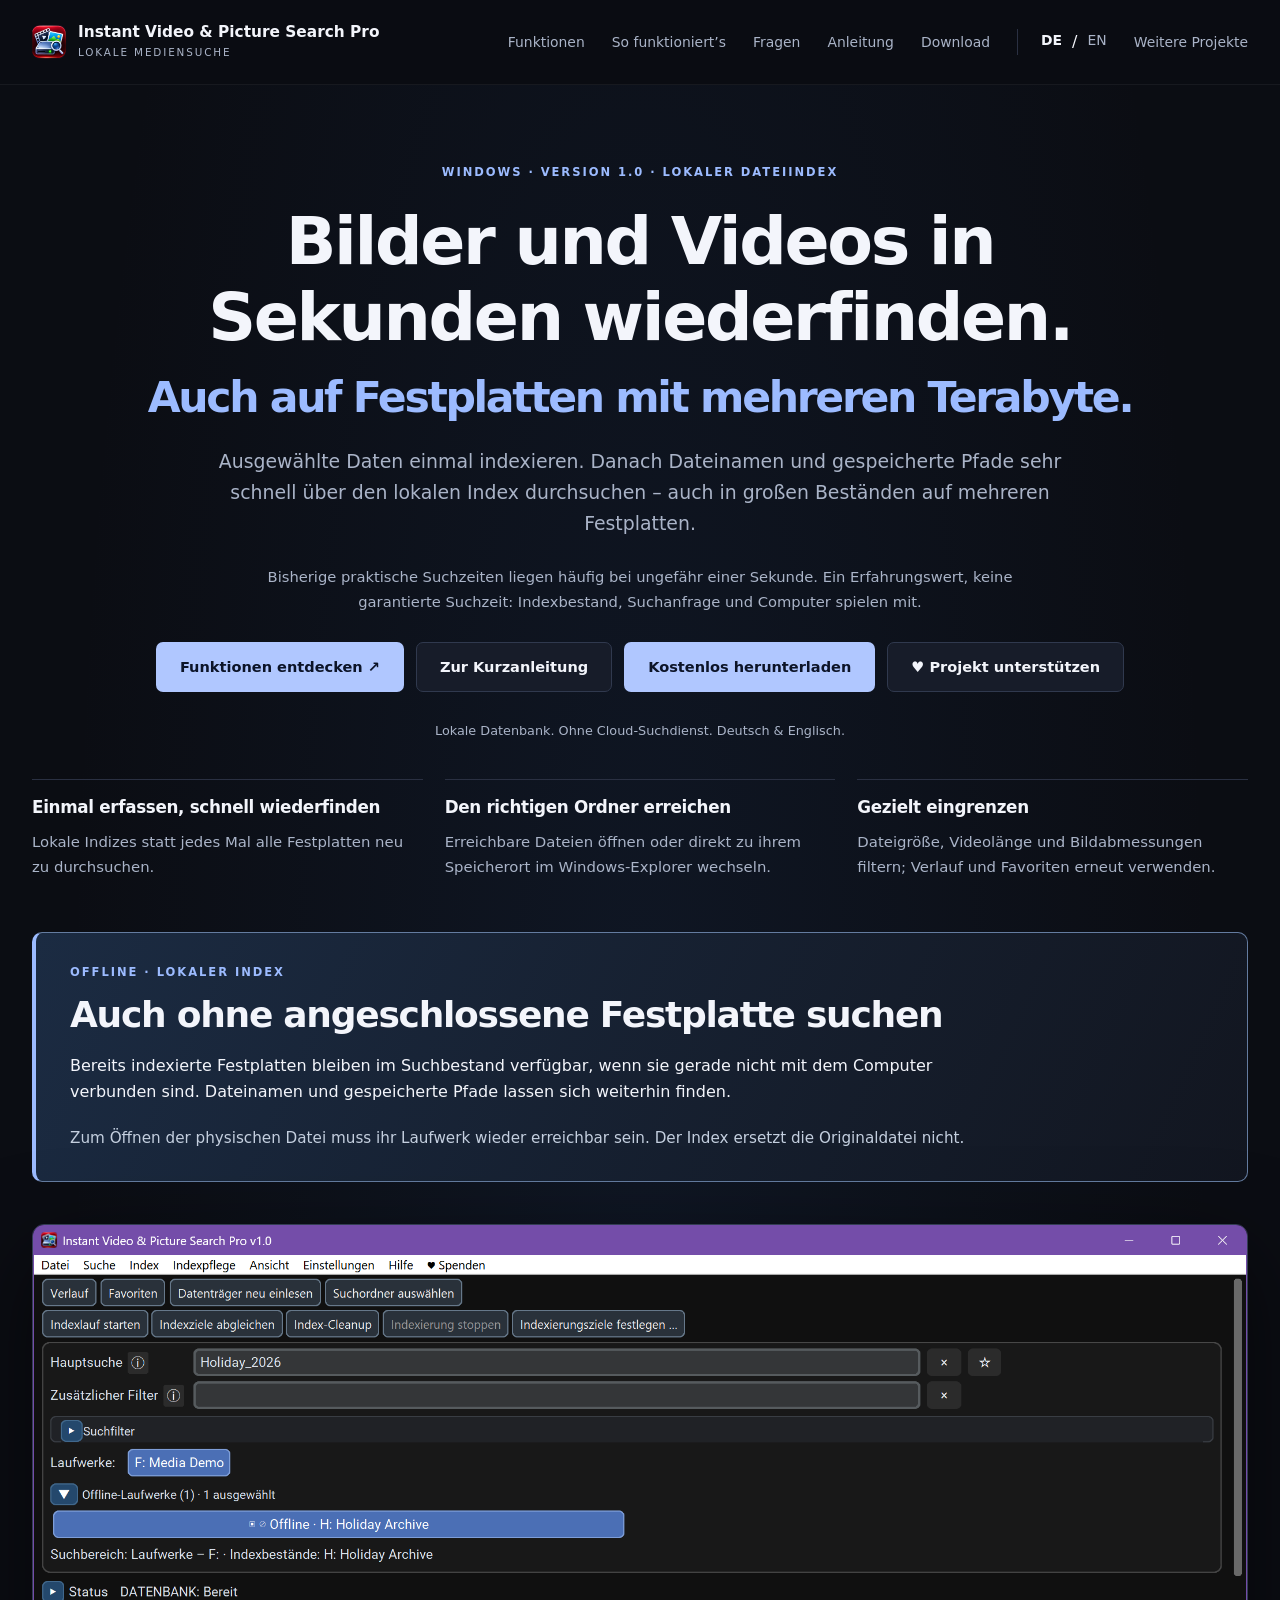
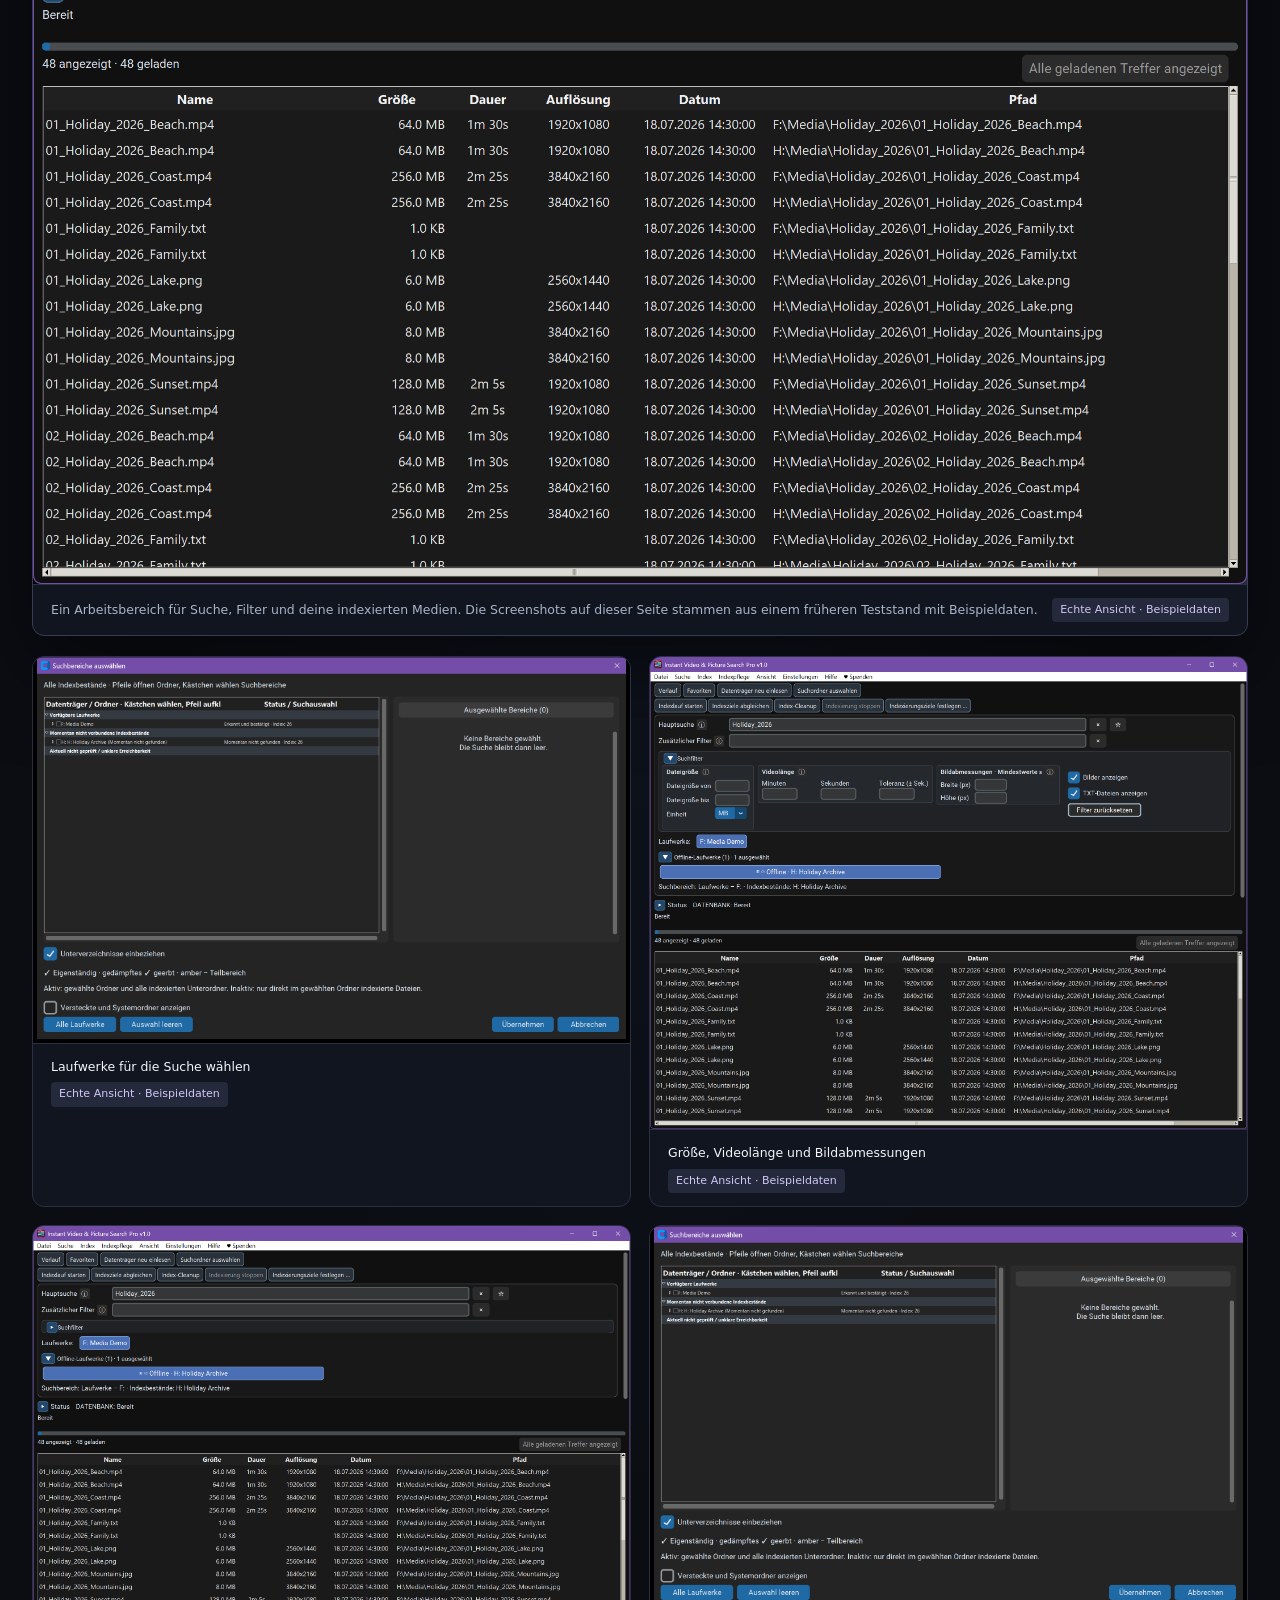
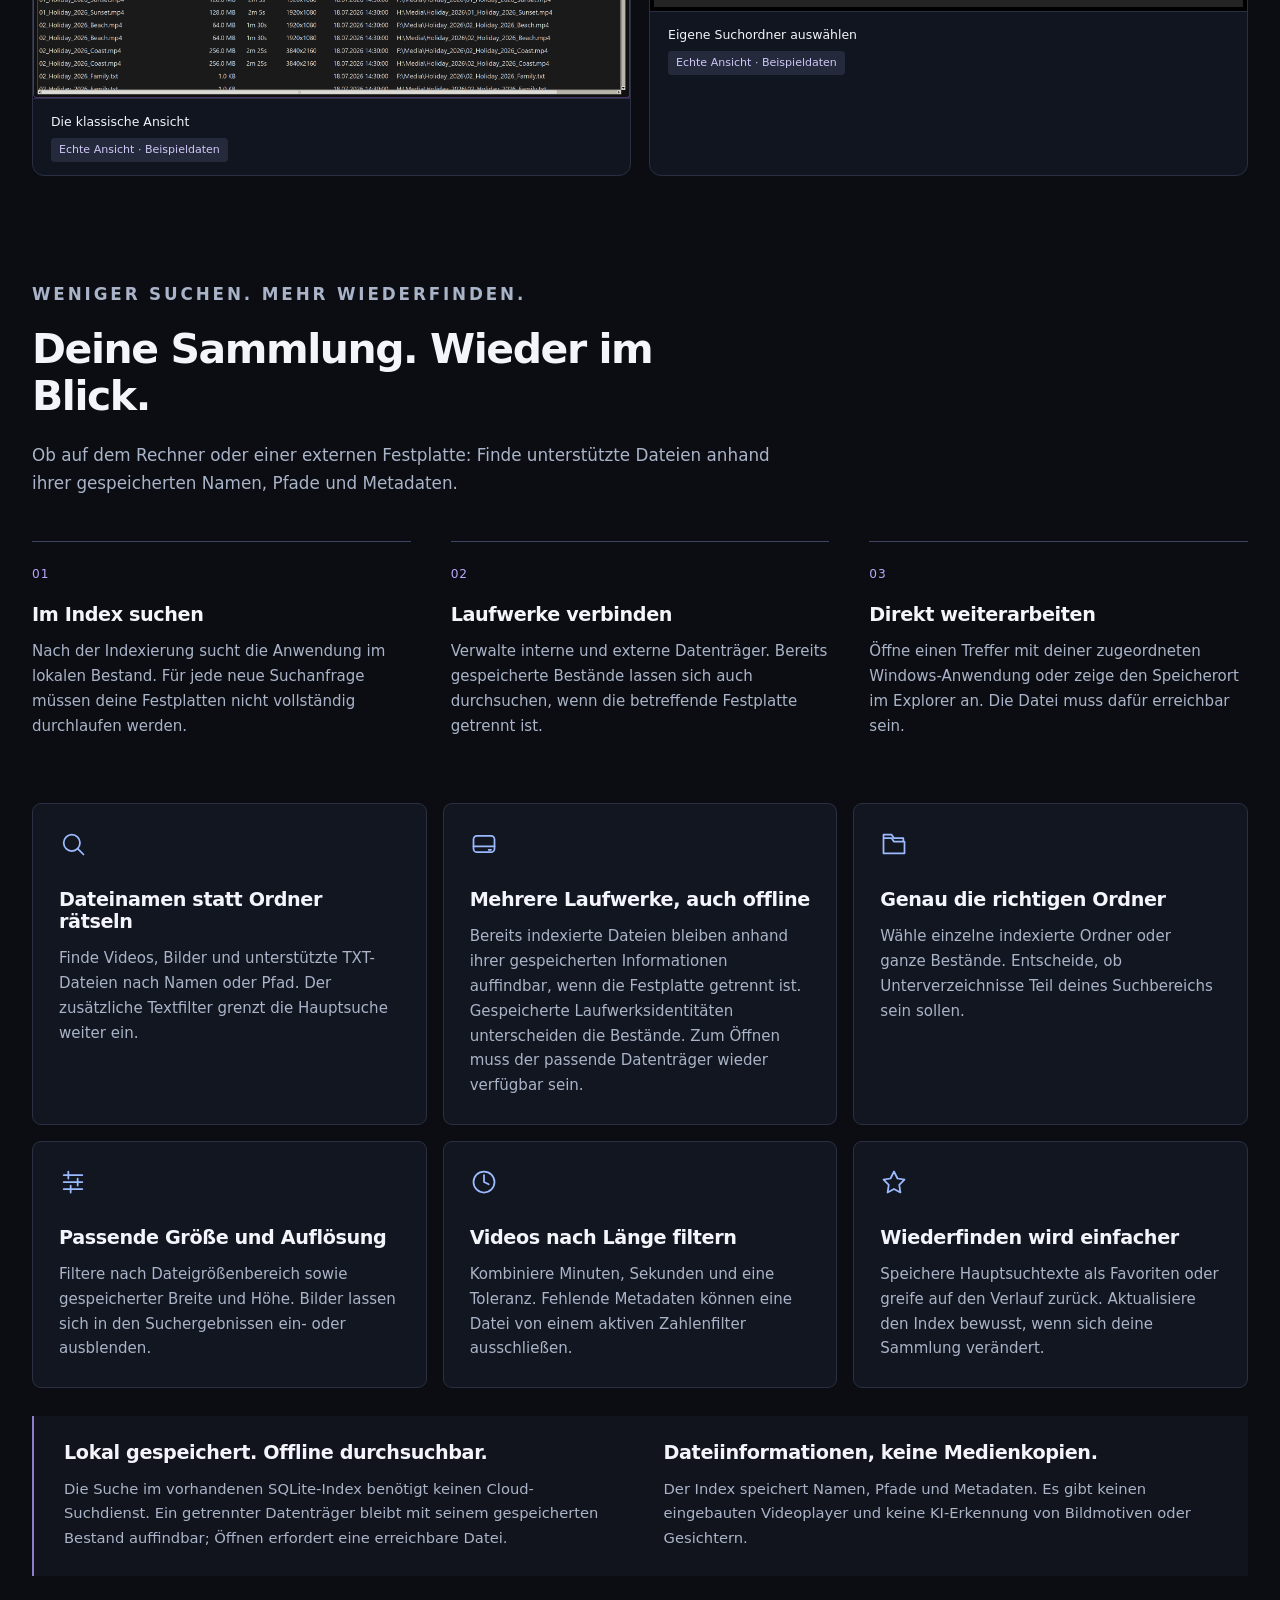
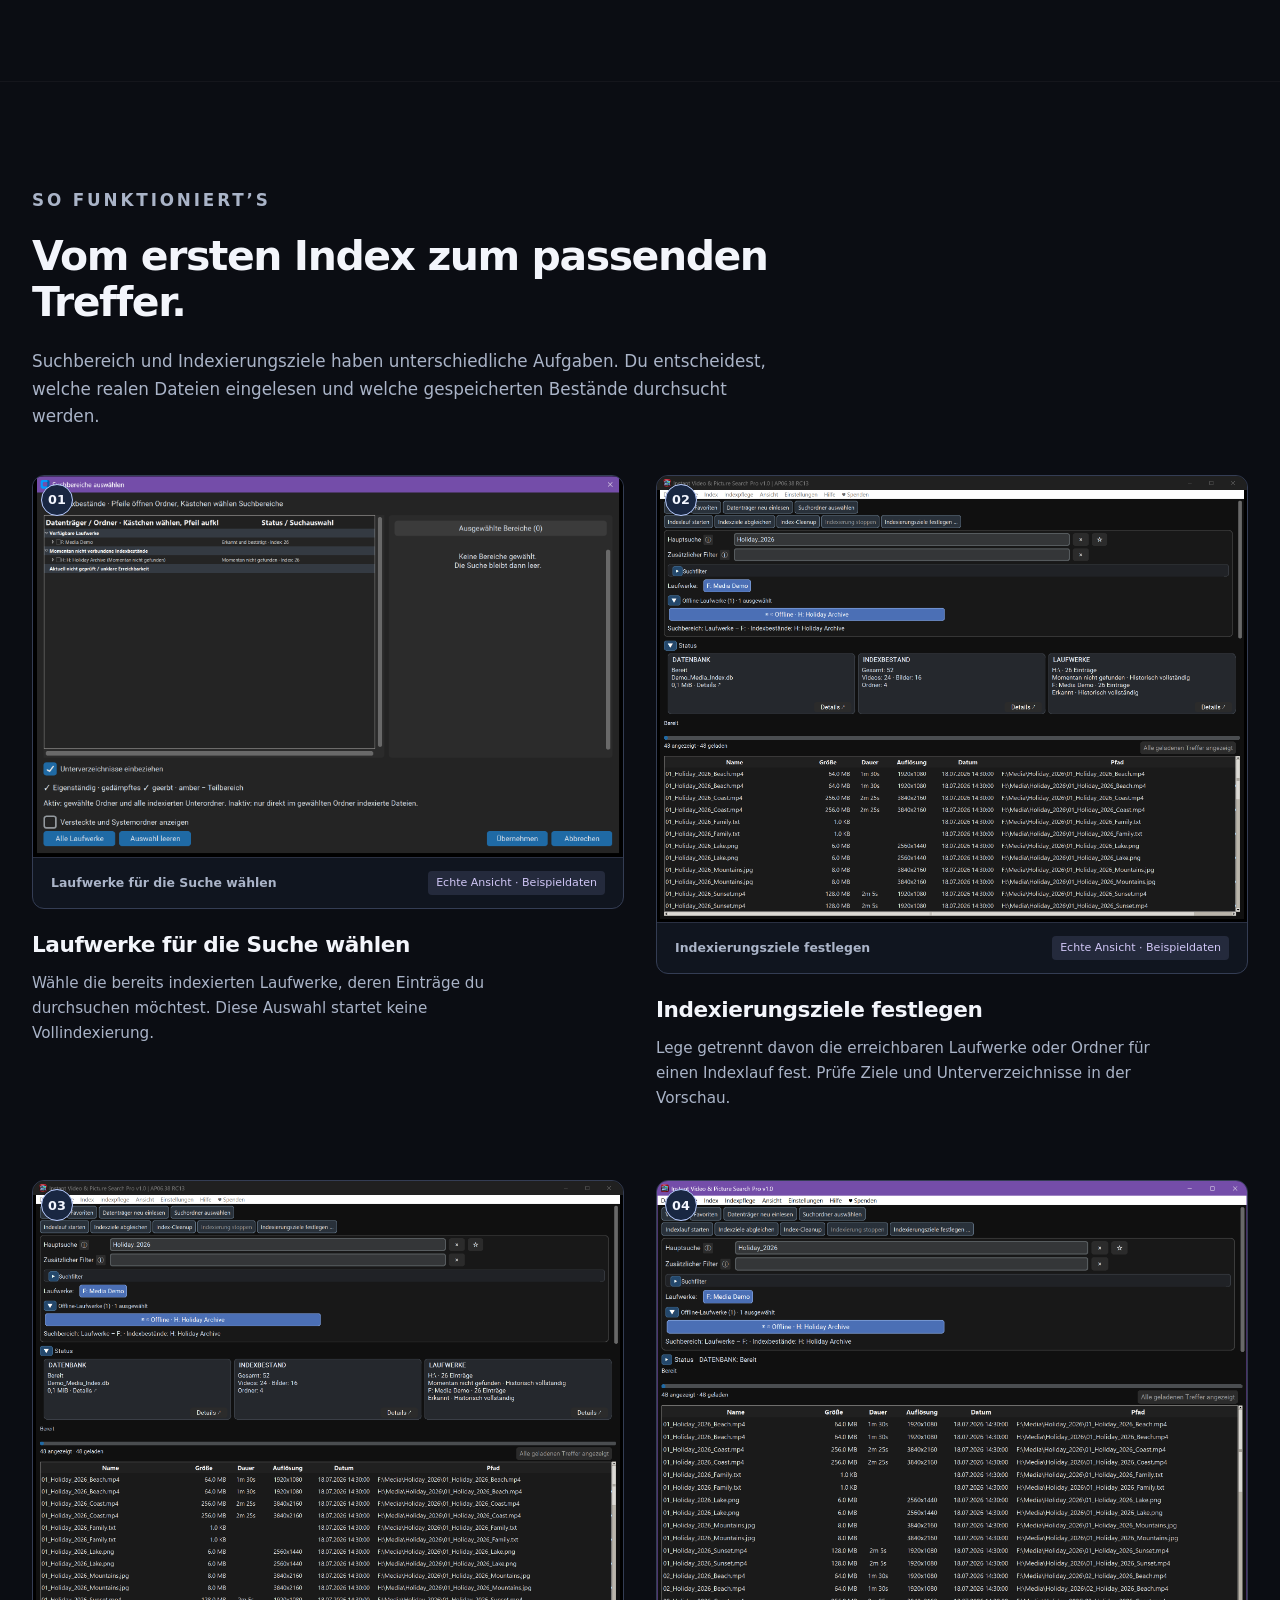
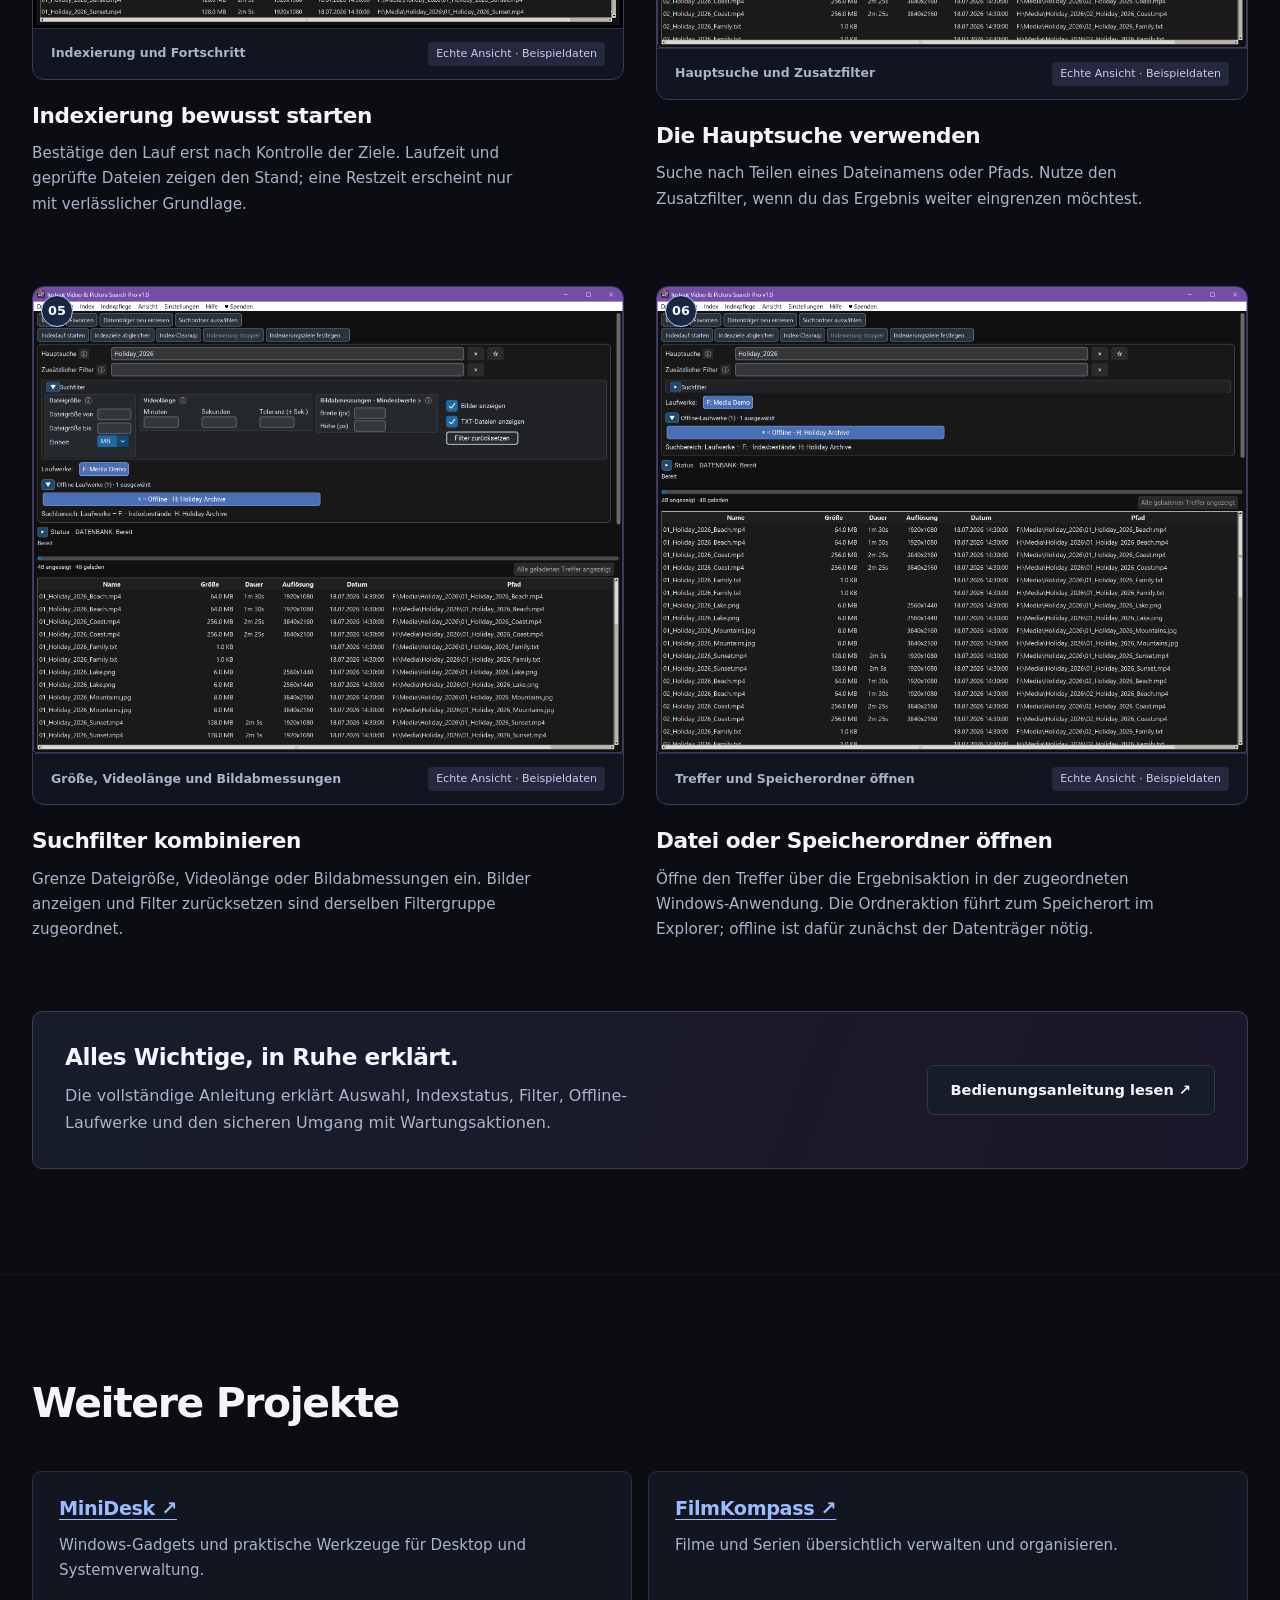
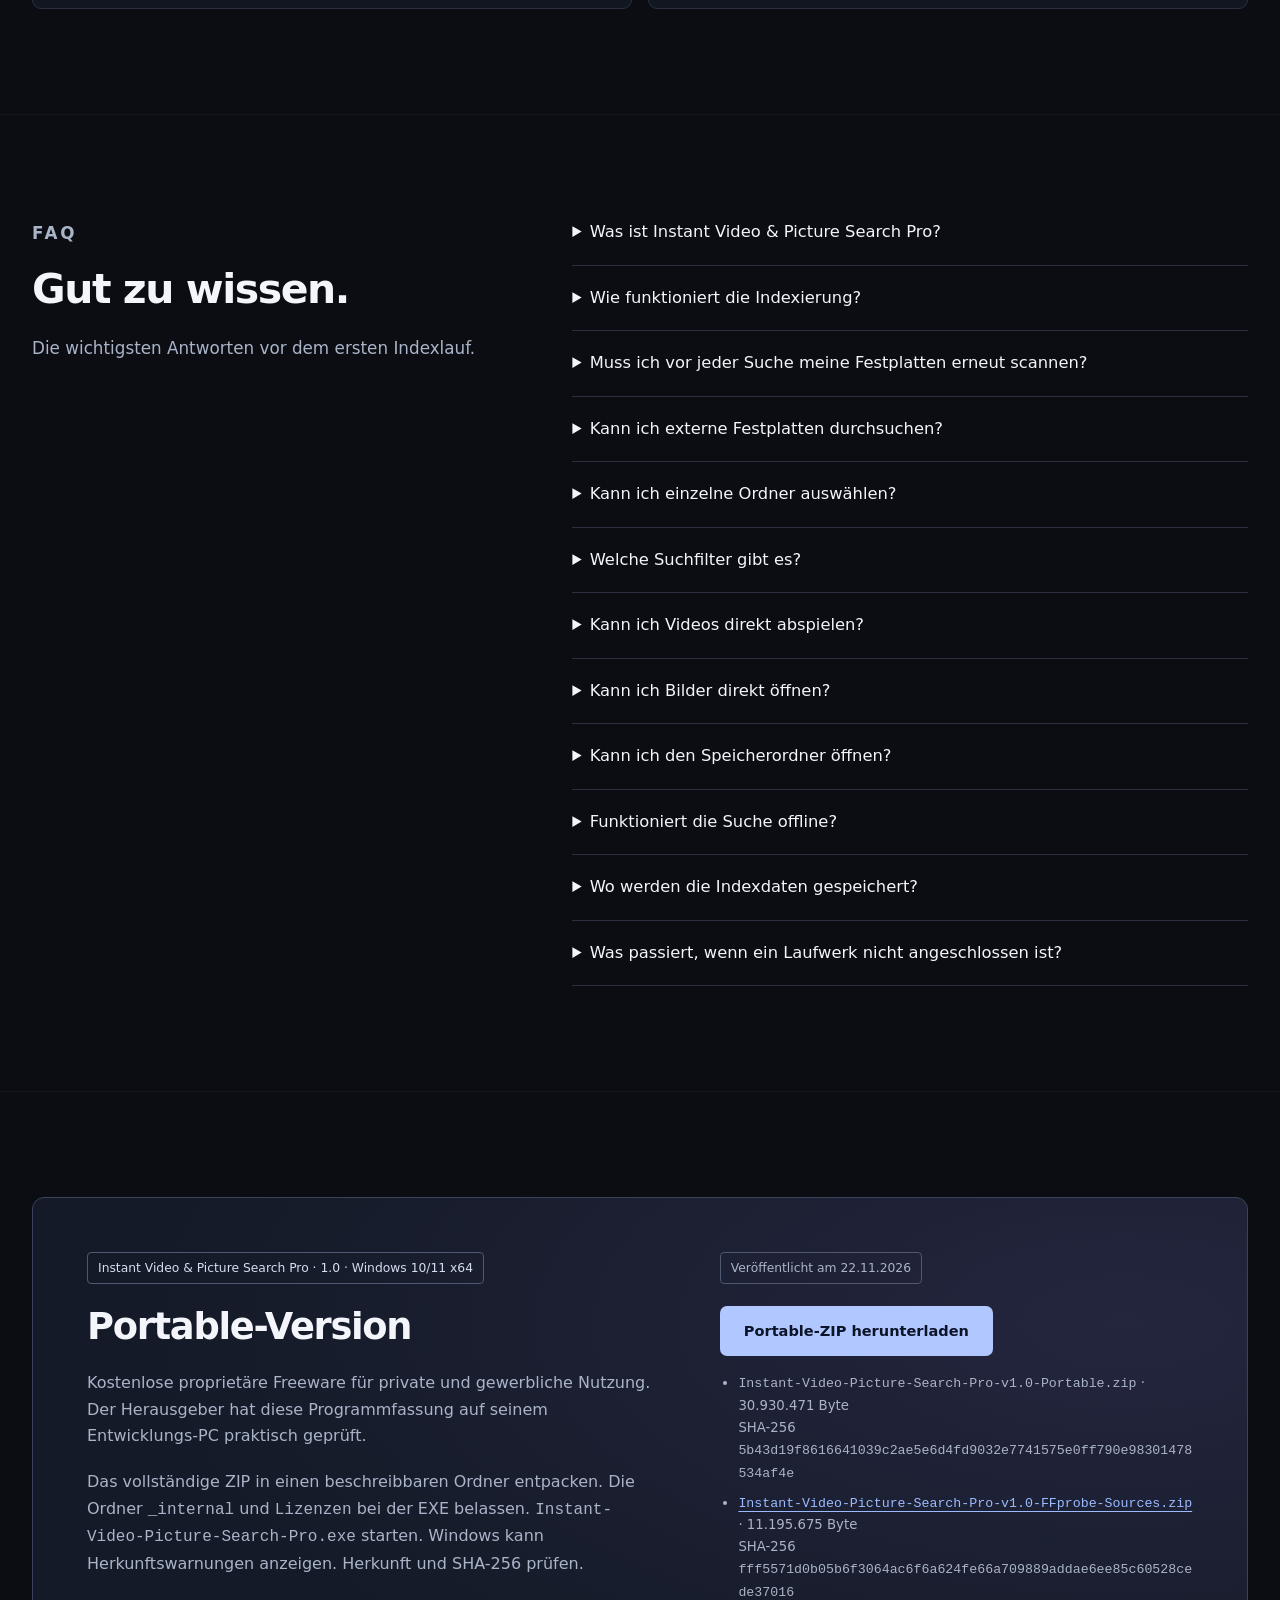
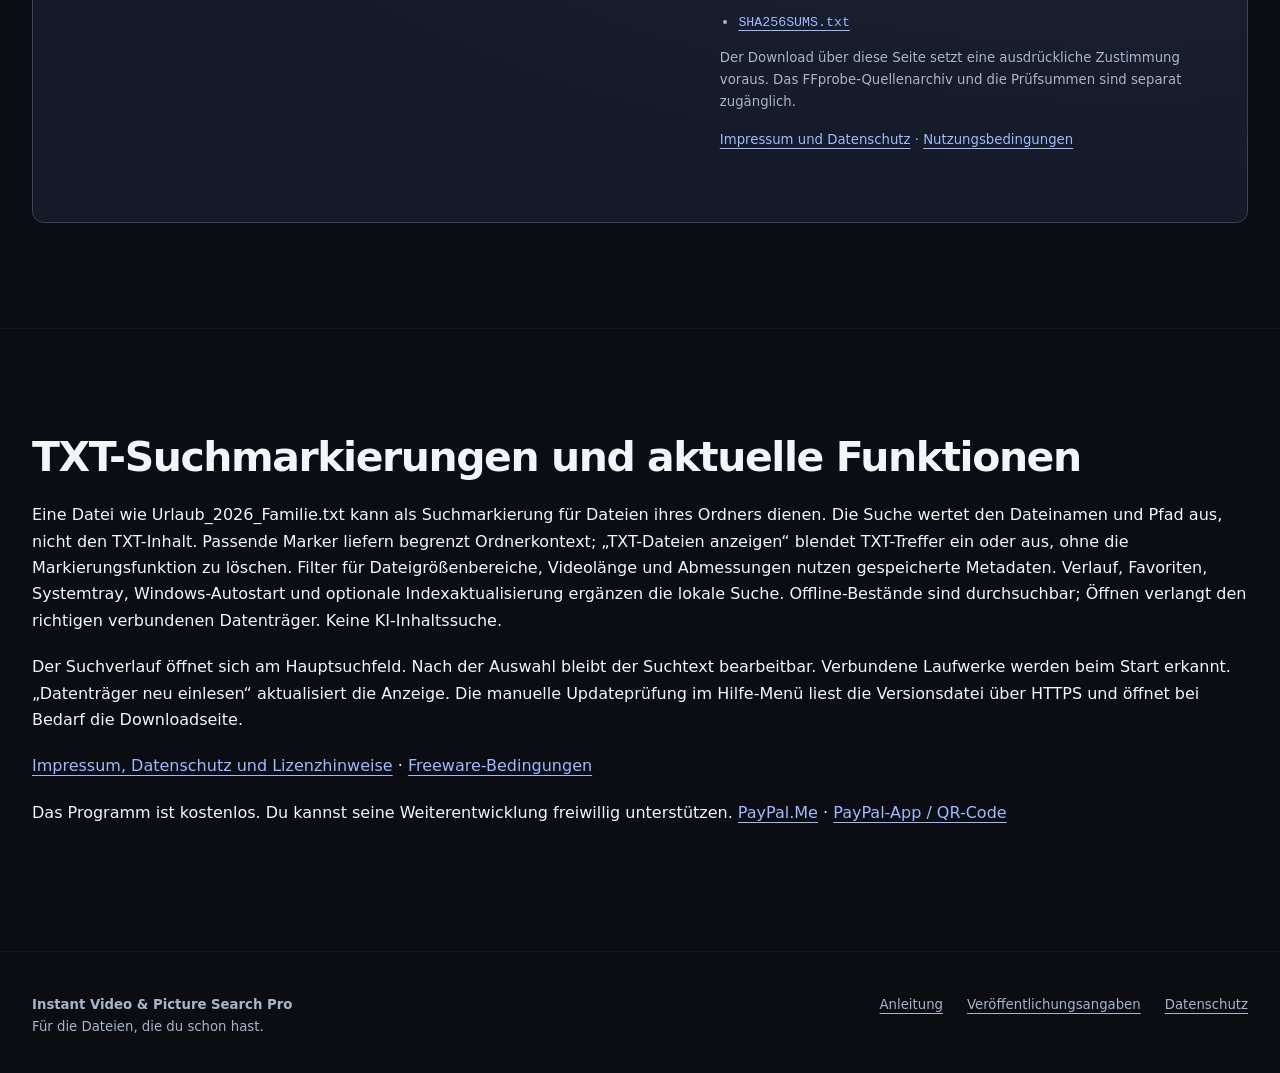
==== docs/de/index.html @ 863b9537 "Add voluntary PayPal support links to both homepages" ====
<!doctype html>
<html lang="de"><head><meta charset="utf-8"><meta name="viewport" content="width=device-width,initial-scale=1">
<title>Videos und Bilder auf Festplatten finden | Instant Video & Picture Search Pro</title><meta name="description" content="Videos und Bilder unter Windows nach Dateinamen finden: lokaler Index, mehrere Festplatten und Filter für Größe, Auflösung und Videolänge. Deutsch und Englisch.">
<meta name="color-scheme" content="dark"><meta name="theme-color" content="#0b0d13">
<meta property="og:type" content="website"><meta property="og:site_name" content="Instant Video & Picture Search Pro"><meta property="og:locale" content="de_DE"><meta property="og:locale:alternate" content="en_GB"><meta property="og:title" content="Videos und Bilder auf Festplatten finden | Instant Video & Picture Search Pro"><meta property="og:description" content="Videos und Bilder unter Windows nach Dateinamen finden: lokaler Index, mehrere Festplatten und Filter für Größe, Auflösung und Videolänge. Deutsch und Englisch."><meta property="og:image" content="https://stigliz81.github.io/Instant-Video-Picture-Search-Pro/assets/images/web04-main-de.png"><meta property="og:image:alt" content="Instant Video & Picture Search Pro · 1.0 · Windows"><meta property="og:image:width" content="2104"><meta property="og:image:height" content="1663"><meta name="twitter:card" content="summary_large_image"><meta name="twitter:image" content="https://stigliz81.github.io/Instant-Video-Picture-Search-Pro/assets/images/web04-main-de.png">
<link rel="icon" type="image/png" href="../assets/images/product-icon.png"><link rel="stylesheet" href="../assets/css/site.css"><script src="../assets/js/site.js" defer></script><link rel="icon" href="../favicon.ico"><link rel="canonical" href="https://stigliz81.github.io/Instant-Video-Picture-Search-Pro/de/"><link rel="alternate" hreflang="de" href="https://stigliz81.github.io/Instant-Video-Picture-Search-Pro/de/"><link rel="alternate" hreflang="en" href="https://stigliz81.github.io/Instant-Video-Picture-Search-Pro/en/"><link rel="alternate" hreflang="x-default" href="https://stigliz81.github.io/Instant-Video-Picture-Search-Pro/"></head><body>
<a class="skip" href="#main">Zum Inhalt</a>
<header class="site-header"><div class="wrap header-inner"><a class="brand" href="../de/index.html" aria-label="Instant Video & Picture Search Pro · Startseite"><img src="../assets/images/product-icon.png" alt="" width="34" height="34"><span>Instant Video & Picture Search Pro<br><small>LOKALE MEDIENSUCHE</small></span></a><nav class="nav" aria-label="Hauptnavigation"><a href="../de/index.html#features">Funktionen</a><a class="nav-how" href="../de/index.html#how">So funktioniert’s</a><a href="../de/index.html#faq">Fragen</a><a href="../docs/de/guide.html">Anleitung</a><a href="#download" data-download-nav>Download</a><span class="languages" aria-label="Sprache"><a href="index.html" lang="de" hreflang="de" aria-current="page">DE</a><span aria-hidden="true">/</span><a href="../en/index.html" lang="en" hreflang="en" >EN</a></span><a href="#projects">Weitere Projekte</a></nav></div></header>
<main id="main">
<section class="hero"><div class="wrap"><div class="eyebrow">WINDOWS · VERSION 1.0 · LOKALER DATEIINDEX</div><h1>Bilder und Videos in Sekunden wiederfinden.<br><span>Auch auf Festplatten mit mehreren Terabyte.</span></h1><p class="intro">Ausgewählte Daten einmal indexieren. Danach Dateinamen und gespeicherte Pfade sehr schnell über den lokalen Index durchsuchen – auch in großen Beständen auf mehreren Festplatten.</p><p class="practice-note">Bisherige praktische Suchzeiten liegen häufig bei ungefähr einer Sekunde. Ein Erfahrungswert, keine garantierte Suchzeit: Indexbestand, Suchanfrage und Computer spielen mit.</p><div class="actions"><a class="button" href="#features">Funktionen entdecken <span aria-hidden="true">&nbsp;↗</span></a><a class="button secondary" href="#how">Zur Kurzanleitung</a><button type="button" class="button" data-open-download disabled>Kostenlos herunterladen</button><a class="button secondary" href="https://paypal.me/Stigliz81" target="_blank" rel="noopener noreferrer">♥ Projekt unterstützen</a></div><p class="small-note">Lokale Datenbank. Ohne Cloud-Suchdienst. Deutsch & Englisch.</p>
<div class="quick-benefits"><article><h3>Einmal erfassen, schnell wiederfinden</h3><p>Lokale Indizes statt jedes Mal alle Festplatten neu zu durchsuchen.</p></article><article><h3>Den richtigen Ordner erreichen</h3><p>Erreichbare Dateien öffnen oder direkt zu ihrem Speicherort im Windows-Explorer wechseln.</p></article><article><h3>Gezielt eingrenzen</h3><p>Dateigröße, Videolänge und Bildabmessungen filtern; Verlauf und Favoriten erneut verwenden.</p></article></div><aside class="offline-highlight" id="offline-search"><div class="eyebrow">Offline · Lokaler Index</div><h2>Auch ohne angeschlossene Festplatte suchen</h2><p>Bereits indexierte Festplatten bleiben im Suchbestand verfügbar, wenn sie gerade nicht mit dem Computer verbunden sind. Dateinamen und gespeicherte Pfade lassen sich weiterhin finden.</p><p class="offline-limit">Zum Öffnen der physischen Datei muss ihr Laufwerk wieder erreichbar sein. Der Index ersetzt die Originaldatei nicht.</p></aside><figure class="screenshot hero-shot"><a href="../assets/images/web04-main-de.png" data-lightbox data-caption="Das Hauptfenster" aria-label="Bild vergrößern: Das Hauptfenster"><img src="../assets/images/web04-main-de.png" width="2104" height="1663" alt="Das Hauptfenster" fetchpriority="high" decoding="async"></a><figcaption>Ein Arbeitsbereich für Suche, Filter und deine indexierten Medien. Die Screenshots auf dieser Seite stammen aus einem früheren Teststand mit Beispieldaten.<span class="badge">Echte Ansicht · Beispieldaten</span></figcaption></figure>
<div class="gallery">
<figure class="screenshot "><a href="../assets/images/web04-folders-de.png" data-lightbox data-caption="Laufwerke für die Suche wählen" aria-label="Bild vergrößern: Laufwerke für die Suche wählen"><img src="../assets/images/web04-folders-de.png" width="1862" height="1202" alt="Laufwerke für die Suche wählen" loading="lazy" decoding="async"></a><figcaption><strong>Laufwerke für die Suche wählen</strong><span class="badge">Echte Ansicht · Beispieldaten</span></figcaption></figure>
<figure class="screenshot "><a href="../assets/images/web04-filters-de.png" data-lightbox data-caption="Größe, Videolänge und Bildabmessungen" aria-label="Bild vergrößern: Größe, Videolänge und Bildabmessungen"><img src="../assets/images/web04-filters-de.png" width="2104" height="1663" alt="Größe, Videolänge und Bildabmessungen" loading="lazy" decoding="async"></a><figcaption><strong>Größe, Videolänge und Bildabmessungen</strong><span class="badge">Echte Ansicht · Beispieldaten</span></figcaption></figure>
<figure class="screenshot "><a href="../assets/images/web04-main-de.png" data-lightbox data-caption="Die klassische Ansicht" aria-label="Bild vergrößern: Die klassische Ansicht"><img src="../assets/images/web04-main-de.png" width="2104" height="1663" alt="Die klassische Ansicht" loading="lazy" decoding="async"></a><figcaption><strong>Die klassische Ansicht</strong><span class="badge">Echte Ansicht · Beispieldaten</span></figcaption></figure>
<figure class="screenshot "><a href="../assets/images/web04-folders-de.png" data-lightbox data-caption="Eigene Suchordner auswählen" aria-label="Bild vergrößern: Eigene Suchordner auswählen"><img src="../assets/images/web04-folders-de.png" width="1862" height="1202" alt="Eigene Suchordner auswählen" loading="lazy" decoding="async"></a><figcaption><strong>Eigene Suchordner auswählen</strong><span class="badge">Echte Ansicht · Beispieldaten</span></figcaption></figure>
</div></div></section>
<section class="section" id="features"><div class="wrap"><div class="section-heading"><p class="eyebrow">WENIGER SUCHEN. MEHR WIEDERFINDEN.</p><h2>Deine Sammlung. Wieder im Blick.</h2><p>Ob auf dem Rechner oder einer externen Festplatte: Finde unterstützte Dateien anhand ihrer gespeicherten Namen, Pfade und Metadaten.</p></div><div class="principles">
<article class="principle"><span class="num">01</span><h3>Im Index suchen</h3><p>Nach der Indexierung sucht die Anwendung im lokalen Bestand. Für jede neue Suchanfrage müssen deine Festplatten nicht vollständig durchlaufen werden.</p></article>
<article class="principle"><span class="num">02</span><h3>Laufwerke verbinden</h3><p>Verwalte interne und externe Datenträger. Bereits gespeicherte Bestände lassen sich auch durchsuchen, wenn die betreffende Festplatte getrennt ist.</p></article>
<article class="principle"><span class="num">03</span><h3>Direkt weiterarbeiten</h3><p>Öffne einen Treffer mit deiner zugeordneten Windows-Anwendung oder zeige den Speicherort im Explorer an. Die Datei muss dafür erreichbar sein.</p></article>
</div><div class="feature-grid">
<article class="feature"><div class="icon"><svg viewBox="0 0 24 24" fill="none" stroke="currentColor" stroke-width="1.5" stroke-linecap="round" stroke-linejoin="round" aria-hidden="true"><circle cx="11" cy="11" r="7"/><path d="m16 16 5 5"/></svg></div><h3>Dateinamen statt Ordner rätseln</h3><p>Finde Videos, Bilder und unterstützte TXT-Dateien nach Namen oder Pfad. Der zusätzliche Textfilter grenzt die Hauptsuche weiter ein.</p></article>
<article class="feature"><div class="icon"><svg viewBox="0 0 24 24" fill="none" stroke="currentColor" stroke-width="1.5" stroke-linecap="round" stroke-linejoin="round" aria-hidden="true"><rect x="3" y="5" width="18" height="14" rx="3"/><path d="M3 14h18M16 17h2"/></svg></div><h3>Mehrere Laufwerke, auch offline</h3><p>Bereits indexierte Dateien bleiben anhand ihrer gespeicherten Informationen auffindbar, wenn die Festplatte getrennt ist. Gespeicherte Laufwerksidentitäten unterscheiden die Bestände. Zum Öffnen muss der passende Datenträger wieder verfügbar sein.</p></article>
<article class="feature"><div class="icon"><svg viewBox="0 0 24 24" fill="none" stroke="currentColor" stroke-width="1.5" stroke-linecap="round" stroke-linejoin="round" aria-hidden="true"><path d="M3 7h7l2 3h9v10H3zM3 7V4h7l2 3h8v3"/></svg></div><h3>Genau die richtigen Ordner</h3><p>Wähle einzelne indexierte Ordner oder ganze Bestände. Entscheide, ob Unterverzeichnisse Teil deines Suchbereichs sein sollen.</p></article>
<article class="feature"><div class="icon"><svg viewBox="0 0 24 24" fill="none" stroke="currentColor" stroke-width="1.5" stroke-linecap="round" stroke-linejoin="round" aria-hidden="true"><path d="M4 6h16M4 12h16M4 18h16M8 3v6m8 0v6m-6 0v6"/></svg></div><h3>Passende Größe und Auflösung</h3><p>Filtere nach Dateigrößenbereich sowie gespeicherter Breite und Höhe. Bilder lassen sich in den Suchergebnissen ein- oder ausblenden.</p></article>
<article class="feature"><div class="icon"><svg viewBox="0 0 24 24" fill="none" stroke="currentColor" stroke-width="1.5" stroke-linecap="round" stroke-linejoin="round" aria-hidden="true"><circle cx="12" cy="12" r="9"/><path d="M12 6v6l4 2"/></svg></div><h3>Videos nach Länge filtern</h3><p>Kombiniere Minuten, Sekunden und eine Toleranz. Fehlende Metadaten können eine Datei von einem aktiven Zahlenfilter ausschließen.</p></article>
<article class="feature"><div class="icon"><svg viewBox="0 0 24 24" fill="none" stroke="currentColor" stroke-width="1.5" stroke-linecap="round" stroke-linejoin="round" aria-hidden="true"><path d="m12 3 3 6 6 1-4.5 4.5 1 6.5-5.5-3-5.5 3 1-6.5L3 10l6-1z"/></svg></div><h3>Wiederfinden wird einfacher</h3><p>Speichere Hauptsuchtexte als Favoriten oder greife auf den Verlauf zurück. Aktualisiere den Index bewusst, wenn sich deine Sammlung verändert.</p></article>
</div><div class="detail-strip">
<div><h3>Lokal gespeichert. Offline durchsuchbar.</h3><p>Die Suche im vorhandenen SQLite-Index benötigt keinen Cloud-Suchdienst. Ein getrennter Datenträger bleibt mit seinem gespeicherten Bestand auffindbar; Öffnen erfordert eine erreichbare Datei.</p></div>
<div><h3>Dateiinformationen, keine Medienkopien.</h3><p>Der Index speichert Namen, Pfade und Metadaten. Es gibt keinen eingebauten Videoplayer und keine KI-Erkennung von Bildmotiven oder Gesichtern.</p></div>
</div></div></section>
<section class="section" id="how"><div class="wrap"><div class="section-heading"><p class="eyebrow">SO FUNKTIONIERT’S</p><h2>Vom ersten Index zum passenden Treffer.</h2><p>Suchbereich und Indexierungsziele haben unterschiedliche Aufgaben. Du entscheidest, welche realen Dateien eingelesen und welche gespeicherten Bestände durchsucht werden.</p></div><div class="steps">
<article class="step"><div class="step-image"><figure class="screenshot "><a href="../assets/images/web04-folders-de.png" data-lightbox data-caption="Laufwerke für die Suche wählen" aria-label="Bild vergrößern: Laufwerke für die Suche wählen"><img src="../assets/images/web04-folders-de.png" width="1862" height="1202" alt="Laufwerke für die Suche wählen" loading="lazy" decoding="async"></a><span class="step-number" aria-hidden="true">01</span><figcaption><strong>Laufwerke für die Suche wählen</strong><span class="badge">Echte Ansicht · Beispieldaten</span></figcaption></figure></div><h3>Laufwerke für die Suche wählen</h3><p>Wähle die bereits indexierten Laufwerke, deren Einträge du durchsuchen möchtest. Diese Auswahl startet keine Vollindexierung.</p></article>
<article class="step"><div class="step-image"><figure class="screenshot "><a href="../assets/images/web04-progress-de.png" data-lightbox data-caption="Indexierungsziele festlegen" aria-label="Bild vergrößern: Indexierungsziele festlegen"><img src="../assets/images/web04-progress-de.png" width="2212" height="1673" alt="Indexierungsziele festlegen" loading="lazy" decoding="async"></a><span class="step-number" aria-hidden="true">02</span><figcaption><strong>Indexierungsziele festlegen</strong><span class="badge">Echte Ansicht · Beispieldaten</span></figcaption></figure></div><h3>Indexierungsziele festlegen</h3><p>Lege getrennt davon die erreichbaren Laufwerke oder Ordner für einen Indexlauf fest. Prüfe Ziele und Unterverzeichnisse in der Vorschau.</p></article>
<article class="step"><div class="step-image"><figure class="screenshot "><a href="../assets/images/web04-progress-de.png" data-lightbox data-caption="Indexierung und Fortschritt" aria-label="Bild vergrößern: Indexierung und Fortschritt"><img src="../assets/images/web04-progress-de.png" width="2212" height="1673" alt="Indexierung und Fortschritt" loading="lazy" decoding="async"></a><span class="step-number" aria-hidden="true">03</span><figcaption><strong>Indexierung und Fortschritt</strong><span class="badge">Echte Ansicht · Beispieldaten</span></figcaption></figure></div><h3>Indexierung bewusst starten</h3><p>Bestätige den Lauf erst nach Kontrolle der Ziele. Laufzeit und geprüfte Dateien zeigen den Stand; eine Restzeit erscheint nur mit verlässlicher Grundlage.</p></article>
<article class="step"><div class="step-image"><figure class="screenshot "><a href="../assets/images/web04-main-de.png" data-lightbox data-caption="Hauptsuche und Zusatzfilter" aria-label="Bild vergrößern: Hauptsuche und Zusatzfilter"><img src="../assets/images/web04-main-de.png" width="2104" height="1663" alt="Hauptsuche und Zusatzfilter" loading="lazy" decoding="async"></a><span class="step-number" aria-hidden="true">04</span><figcaption><strong>Hauptsuche und Zusatzfilter</strong><span class="badge">Echte Ansicht · Beispieldaten</span></figcaption></figure></div><h3>Die Hauptsuche verwenden</h3><p>Suche nach Teilen eines Dateinamens oder Pfads. Nutze den Zusatzfilter, wenn du das Ergebnis weiter eingrenzen möchtest.</p></article>
<article class="step"><div class="step-image"><figure class="screenshot "><a href="../assets/images/web04-filters-de.png" data-lightbox data-caption="Größe, Videolänge und Bildabmessungen" aria-label="Bild vergrößern: Größe, Videolänge und Bildabmessungen"><img src="../assets/images/web04-filters-de.png" width="2104" height="1663" alt="Größe, Videolänge und Bildabmessungen" loading="lazy" decoding="async"></a><span class="step-number" aria-hidden="true">05</span><figcaption><strong>Größe, Videolänge und Bildabmessungen</strong><span class="badge">Echte Ansicht · Beispieldaten</span></figcaption></figure></div><h3>Suchfilter kombinieren</h3><p>Grenze Dateigröße, Videolänge oder Bildabmessungen ein. Bilder anzeigen und Filter zurücksetzen sind derselben Filtergruppe zugeordnet.</p></article>
<article class="step"><div class="step-image"><figure class="screenshot "><a href="../assets/images/web04-main-de.png" data-lightbox data-caption="Treffer und Speicherordner öffnen" aria-label="Bild vergrößern: Treffer und Speicherordner öffnen"><img src="../assets/images/web04-main-de.png" width="2104" height="1663" alt="Treffer und Speicherordner öffnen" loading="lazy" decoding="async"></a><span class="step-number" aria-hidden="true">06</span><figcaption><strong>Treffer und Speicherordner öffnen</strong><span class="badge">Echte Ansicht · Beispieldaten</span></figcaption></figure></div><h3>Datei oder Speicherordner öffnen</h3><p>Öffne den Treffer über die Ergebnisaktion in der zugeordneten Windows-Anwendung. Die Ordneraktion führt zum Speicherort im Explorer; offline ist dafür zunächst der Datenträger nötig.</p></article>
</div><aside class="guide-banner"><div><h3>Alles Wichtige, in Ruhe erklärt.</h3><p>Die vollständige Anleitung erklärt Auswahl, Indexstatus, Filter, Offline-Laufwerke und den sicheren Umgang mit Wartungsaktionen.</p></div><a class="button secondary" href="../docs/de/guide.html">Bedienungsanleitung lesen ↗</a></aside></div></section>
<section class="section" id="projects"><div class="wrap"><div class="section-heading"><h2>Weitere Projekte</h2></div><div class="feature-grid projects-grid"><article class="feature"><h3><a href="https://stigliz81.github.io/MiniDesk/">MiniDesk ↗</a></h3><p>Windows-Gadgets und praktische Werkzeuge für Desktop und Systemverwaltung.</p></article><article class="feature"><h3><a href="https://stigliz81.github.io/FilmKompass/">FilmKompass ↗</a></h3><p>Filme und Serien übersichtlich verwalten und organisieren.</p></article></div></div></section><section class="section" id="faq"><div class="wrap faq-layout"><div class="section-heading"><p class="eyebrow">FAQ</p><h2>Gut zu wissen.</h2><p>Die wichtigsten Antworten vor dem ersten Indexlauf.</p></div><div class="faq-list">
<details><summary>Was ist Instant Video & Picture Search Pro?</summary><p>Eine lokale Windows-Anwendung zum Durchsuchen gespeicherter Dateiinformationen von unterstützten Videos, Bildern und TXT-Dateien. Gesucht wird nach Namen, Pfaden und vorhandenen Metadaten, nicht nach Bildinhalten.</p></details>
<details><summary>Wie funktioniert die Indexierung?</summary><p>Ein ausdrücklich bestätigter Lauf liest die gewählten realen Laufwerke oder Ordner ein und speichert Dateiinformationen in einer lokalen SQLite-Datenbank. Große Bestände können Zeit benötigen; Zugriffs- oder Analysefehler können einen Lauf unvollständig machen.</p></details>
<details><summary>Muss ich vor jeder Suche meine Festplatten erneut scannen?</summary><p>Nein. Die normale Suche verwendet bereits gespeicherte Indexeinträge. Wenn Dateien hinzugekommen sind oder sich geändert haben, kann ein bewusst gestarteter Indexabgleich den gespeicherten Bestand aktualisieren.</p></details>
<details><summary>Kann ich externe Festplatten durchsuchen?</summary><p>Ja, wenn deren Dateien zuvor in der aktiven Datenbank indexiert wurden. Mehrere Bestände können Teil einer Suche sein.</p></details>
<details><summary>Kann ich einzelne Ordner auswählen?</summary><p>Ja. Die Suchordnerauswahl grenzt vorhandene Indexeinträge ein, auf Wunsch einschließlich Unterverzeichnissen. Reale Indexierungsziele werden unabhängig davon festgelegt.</p></details>
<details><summary>Welche Suchfilter gibt es?</summary><p>Zusätzlicher Text, Dateigrößenbereich, Mindestbreite und Mindesthöhe sowie Videolänge mit Sekunden-Toleranz. Bilder lassen sich ein- oder ausblenden. Die Zahlenfilter nutzen gespeicherte Metadaten.</p></details>
<details><summary>Kann ich Videos direkt abspielen?</summary><p>Die Dateiaktion öffnet ein erreichbares Video mit der zugeordneten Windows-Anwendung. Instant Video & Picture Search Pro enthält keinen eigenen Player; die Wiedergabe hängt vom Standardprogramm und dessen Formatunterstützung ab.</p></details>
<details><summary>Kann ich Bilder direkt öffnen?</summary><p>Ja. Ein erreichbares Bild wird über die normale Windows-Dateizuordnung geöffnet. Der Index ersetzt weder die Originaldatei noch einen Bildbetrachter.</p></details>
<details><summary>Kann ich den Speicherordner öffnen?</summary><p>Ja. Die Ordneraktion zeigt den Speicherort einer erreichbaren Datei im Windows-Explorer. Bei getrennter oder unklar zugeordneter Festplatte gelten zusätzliche Erreichbarkeits- und Identitätsprüfungen.</p></details>
<details><summary>Funktioniert die Suche offline?</summary><p>Die Suche im lokalen Index benötigt keinen Cloud-Suchdienst. Auch gespeicherte Bestände getrennter Laufwerke können durchsucht werden; die Originaldateien sind dadurch nicht automatisch verfügbar.</p></details>
<details><summary>Wo werden die Indexdaten gespeichert?</summary><p>In der bewusst ausgewählten lokalen SQLite-Datei. Bestehende benutzerbezogene Einstellungen liegen weiter im ExplorerSuche-Bereich unter den lokalen Windows-Anwendungsdaten. Der Index enthält Dateiinformationen, keine vollständigen Medienkopien.</p></details>
<details><summary>Was passiert, wenn ein Laufwerk nicht angeschlossen ist?</summary><p>Sein gespeicherter Indexbestand kann weiterhin als Suchbereich dienen. Dateien lassen sich erst öffnen, wenn sie wieder sicher erreichbar sind. Ein gleicher Laufwerksbuchstabe allein beweist keine Identität.</p></details>
</div></div></section><section class="section" id="download"><div class="wrap"><div class="download-box"><div><span class="release-label">Instant Video &amp; Picture Search Pro · 1.0 · Windows 10/11 x64</span><h2>Portable-Version</h2><p>Kostenlose proprietäre Freeware für private und gewerbliche Nutzung. Der Herausgeber hat diese Programmfassung auf seinem Entwicklungs-PC praktisch geprüft.</p><p>Das vollständige ZIP in einen beschreibbaren Ordner entpacken. Die Ordner <code>_internal</code> und <code>Lizenzen</code> bei der EXE belassen. <code>Instant-Video-Picture-Search-Pro.exe</code> starten. Windows kann Herkunftswarnungen anzeigen. Herkunft und SHA-256 prüfen.</p></div><div><p class="release-label"><time datetime="2026-11-22">Veröffentlicht am 22.11.2026</time></p><div class="actions download-actions"><button type="button" class="button" id="portable-download" data-open-download disabled data-download-url="https://github.com/Stigliz81/Instant-Video-Picture-Search-Pro/releases/download/v1.0/Instant-Video-Picture-Search-Pro-v1.0-Portable.zip">Portable-ZIP herunterladen</button></div><noscript><p>Zum Öffnen der Downloadzustimmung ist JavaScript erforderlich.</p></noscript><div class="download-meta"><ul><li><code>Instant-Video-Picture-Search-Pro-v1.0-Portable.zip</code> · 30.930.471 Byte<br>SHA-256 <code class="release-hash">5b43d19f8616641039c2ae5e6d4fd9032e7741575e0ff790e98301478534af4e</code></li><li><a href="https://github.com/Stigliz81/Instant-Video-Picture-Search-Pro/releases/download/v1.0/Instant-Video-Picture-Search-Pro-v1.0-FFprobe-Sources.zip"><code>Instant-Video-Picture-Search-Pro-v1.0-FFprobe-Sources.zip</code></a> · 11.195.675 Byte<br>SHA-256 <code class="release-hash">fff5571d0b05b6f3064ac6f6a624fe66a709889addae6ee85c60528cede37016</code></li><li><a href="https://github.com/Stigliz81/Instant-Video-Picture-Search-Pro/releases/download/v1.0/SHA256SUMS.txt"><code>SHA256SUMS.txt</code></a></li></ul><p>Der Download über diese Seite setzt eine ausdrückliche Zustimmung voraus. Das FFprobe-Quellenarchiv und die Prüfsummen sind separat zugänglich.</p><p><a href="legal.html">Impressum und Datenschutz</a> · <a href="terms.html">Nutzungsbedingungen</a></p></div></div></div></div></section><section class="section" id="web03"><div class="wrap"><h2>TXT-Suchmarkierungen und aktuelle Funktionen</h2><p>Eine Datei wie Urlaub_2026_Familie.txt kann als Suchmarkierung für Dateien ihres Ordners dienen. Die Suche wertet den Dateinamen und Pfad aus, nicht den TXT-Inhalt. Passende Marker liefern begrenzt Ordnerkontext; „TXT-Dateien anzeigen“ blendet TXT-Treffer ein oder aus, ohne die Markierungsfunktion zu löschen. Filter für Dateigrößenbereiche, Videolänge und Abmessungen nutzen gespeicherte Metadaten. Verlauf, Favoriten, Systemtray, Windows-Autostart und optionale Indexaktualisierung ergänzen die lokale Suche. Offline-Bestände sind durchsuchbar; Öffnen verlangt den richtigen verbundenen Datenträger. Keine KI-Inhaltssuche.</p><p>Der Suchverlauf öffnet sich am Hauptsuchfeld. Nach der Auswahl bleibt der Suchtext bearbeitbar. Verbundene Laufwerke werden beim Start erkannt. „Datenträger neu einlesen“ aktualisiert die Anzeige. Die manuelle Updateprüfung im Hilfe-Menü liest die Versionsdatei über HTTPS und öffnet bei Bedarf die Downloadseite.</p><p><a href="legal.html">Impressum, Datenschutz und Lizenzhinweise</a> · <a href="terms.html">Freeware-Bedingungen</a></p><p>Das Programm ist kostenlos. Du kannst seine Weiterentwicklung freiwillig unterstützen. <a href="https://paypal.me/Stigliz81" target="_blank" rel="noopener noreferrer">PayPal.Me</a> · <a href="https://www.paypal.com/qrcodes/p2pqrc/M7QJQJYSHXGAU" target="_blank" rel="noopener noreferrer">PayPal-App / QR-Code</a></p></div></section></main>
<script type="application/ld+json">{"@context": "https://schema.org", "@type": "SoftwareApplication", "name": "Instant Video & Picture Search Pro", "softwareVersion": "1.0", "operatingSystem": "Windows", "applicationCategory": "UtilitiesApplication", "inLanguage": ["de", "en"], "description": "Videos und Bilder unter Windows nach Dateinamen finden: lokaler Index, mehrere Festplatten und Filter für Größe, Auflösung und Videolänge. Deutsch und Englisch."}</script>
<footer class="site-footer"><div class="wrap"><div class="footer-inner"><div><strong>Instant Video & Picture Search Pro</strong><br>Für die Dateien, die du schon hast.</div><div class="footer-links"><a href="../docs/de/guide.html">Anleitung</a><a href="../de/legal.html">Veröffentlichungsangaben</a><a href="../de/legal.html#privacy">Datenschutz</a></div></div></div></footer><dialog class="lightbox" id="lightbox" aria-label="Bild vergrößern"><div class="lightbox-bar"><p></p><button type="button">Schließen</button></div><img alt=""></dialog><dialog class="download-consent" id="download-consent" aria-labelledby="download-consent-title" aria-describedby="download-consent-intro">
<form method="dialog">
<h2 id="download-consent-title">Nutzungsbedingungen akzeptieren</h2>
<p id="download-consent-intro">Bitte lies und akzeptiere die Nutzungsbedingungen, bevor du das Programm herunterlädst. Die Bedingungen gelten auch für die Weitergabe der Software.</p>
<p><a href="terms.html" target="_blank" rel="noopener">Vollständige Nutzungsbedingungen</a></p>
<label class="download-check"><input type="checkbox" required autofocus> <span>Ich habe die Nutzungsbedingungen gelesen und akzeptiere sie.</span></label>
<p role="status" class="download-error" hidden>Der Portable-Download ist derzeit nicht verfügbar.</p>
<div class="download-consent-actions">
<button class="button secondary" type="button" data-download-cancel>Abbrechen</button>
<button class="button" type="submit" disabled>Akzeptieren und herunterladen</button>
</div>
</form>
</dialog></body></html>
---- docs/assets/css/site.css ----
:root{color-scheme:dark;--bg:#0b0d13;--surface:#121620;--raised:#191e2c;--line:#2a3042;--text:#f3f5fb;--muted:#aab4c8;--blue:#9cbbff;--purple:#b9a6fa;--max:1180px}*{box-sizing:border-box}html{scroll-behavior:smooth;scroll-padding-top:95px}body{margin:0;background:var(--bg);color:var(--text);font:16px/1.65 "Segoe UI",system-ui,sans-serif}a{color:var(--blue);text-underline-offset:4px}a:hover{color:#d3dfff}button{font:inherit}a,button,summary{-webkit-tap-highlight-color:transparent}:focus-visible{outline:3px solid #c1afff;outline-offset:5px}img{display:block;max-width:100%;height:auto}p{margin:0 0 1.25em}h1,h2,h3{line-height:1.14;letter-spacing:-.035em}h1{font-size:clamp(2.5rem,5.2vw,4.75rem);font-weight:650;max-width:1000px;margin:22px auto}h2{font-size:clamp(1.9rem,3.2vw,2.85rem);font-weight:600;margin:0 0 22px}h3{font-size:1.2rem;margin:0 0 13px;letter-spacing:-.02em}ul,ol{padding-left:1.4em}li{margin:.5em 0}.wrap{width:min(var(--max),calc(100% - 64px));margin:auto}.skip{position:fixed;top:-80px;left:20px;padding:12px;background:var(--text);color:var(--bg);z-index:99}.skip:focus{top:12px}.site-header{border-bottom:1px solid #ffffff0e;background:#0b0d13ed;position:sticky;top:0;z-index:20;backdrop-filter:blur(16px)}.header-inner{display:flex;align-items:center;justify-content:space-between;gap:24px;min-height:84px}.brand{display:flex;align-items:center;gap:12px;text-decoration:none;color:var(--text);font-size:.96rem;font-weight:650;line-height:1.25;flex-shrink:0}.brand img{width:34px;height:34px}.brand small{font-size:.65rem;letter-spacing:.18em;color:var(--muted);font-weight:500}.nav{display:flex;align-items:center;gap:27px;flex-wrap:wrap}.nav a{text-decoration:none;color:var(--muted);font-size:.87rem}.nav a:hover{color:white}.languages{display:flex;gap:10px;border-left:1px solid var(--line);padding-left:23px;white-space:nowrap}.languages [aria-current]{color:var(--text);font-weight:700}.hero{text-align:center;padding:78px 0 0;background:radial-gradient(ellipse at 50% 30%,#25477c29,transparent 63%)}.eyebrow{color:var(--blue);text-transform:uppercase;letter-spacing:.17em;font-size:.72rem;font-weight:700}.hero .intro{font-size:1.18rem;color:var(--muted);max-width:660px;margin:0 auto 26px}.actions{display:flex;gap:12px;justify-content:center;flex-wrap:wrap;margin:28px 0}.button{display:inline-flex;justify-content:center;align-items:center;padding:12px 23px;border-radius:7px;background:#b0c7ff;color:#0c1428;text-decoration:none;font-weight:650;font-size:.91rem;border:1px solid transparent}.button:hover{background:#d0ddff;color:#0c1428}.button.secondary{background:#171c29;border-color:#30394e;color:var(--text)}.small-note{color:var(--muted);font-size:.8rem}.hero .small-note{margin-bottom:38px}.screenshot{margin:0;border:1px solid #343d54;border-radius:12px;overflow:hidden;background:#10151f;position:relative}.screenshot>a{display:block;cursor:zoom-in}.screenshot img{width:100%;aspect-ratio:16/9;object-fit:contain}.screenshot figcaption{display:flex;align-items:center;justify-content:space-between;gap:14px;border-top:1px solid var(--line);padding:13px 18px;color:var(--muted);font-size:.78rem;text-align:left}.badge{background:#242a3c;color:#d1c7f7;padding:3px 8px;border-radius:4px;font-size:.69rem;white-space:nowrap}.hero-shot{box-shadow:0 30px 90px #0008}.gallery{display:grid;grid-template-columns:repeat(3,minmax(0,1fr));gap:18px;margin-top:20px}.gallery .screenshot{border-color:var(--line)}.gallery figcaption{display:block}.gallery figcaption strong{display:block;color:var(--text);font-weight:500;margin-bottom:5px}.gallery .badge{display:inline-block}.section{padding:105px 0;border-bottom:1px solid #ffffff0a}.section-heading{max-width:740px;margin-bottom:44px}.section-heading p{color:var(--muted);font-size:1.05rem}.section-heading .eyebrow{margin-bottom:18px}.principles{display:grid;grid-template-columns:repeat(3,minmax(0,1fr));gap:40px;margin-bottom:65px}.principle{padding-top:22px;border-top:1px solid #3c4662}.principle .num{color:var(--purple);font-size:.76rem;letter-spacing:.08em;margin-bottom:20px;display:block}.principle p,.feature p{color:var(--muted);font-size:.94rem;margin:0}.feature-grid{display:grid;grid-template-columns:repeat(3,minmax(0,1fr));gap:16px}.feature{background:var(--surface);border:1px solid var(--line);border-radius:9px;padding:26px}.feature .icon{color:var(--blue);width:35px;height:35px;margin-bottom:24px}.feature .icon svg{width:28px;height:28px}.detail-strip{display:grid;grid-template-columns:1fr 1fr;gap:45px;border-left:2px solid #8e7fcb;padding:26px 30px;margin-top:28px;background:#11141d}.detail-strip p{color:var(--muted);font-size:.92rem;margin:0}.steps{display:grid;grid-template-columns:1fr 1fr;gap:50px 32px;counter-reset:step}.step{min-width:0}.step-image{position:relative;margin-bottom:24px}.step-number{position:absolute;top:16px;left:16px;border:1px solid #b8ccff;background:#192742;color:#f3f6ff;display:grid;place-items:center;width:32px;height:32px;border-radius:50%;font-size:.8rem;font-weight:700;pointer-events:none}.step h3{font-size:1.35rem}.step p{color:var(--muted);font-size:.95rem;max-width:510px}.guide-banner{display:flex;align-items:center;justify-content:space-between;gap:28px;padding:32px;border:1px solid #3d3b58;border-radius:10px;background:linear-gradient(110deg,#171d2a,#1c172a);margin-top:50px}.guide-banner p{color:var(--muted);margin:0;max-width:600px}.guide-banner h3{font-size:1.45rem}.guide-banner .button{flex-shrink:0}.faq-layout{display:grid;grid-template-columns:1fr 1.5fr;gap:90px}.faq-list details{border-bottom:1px solid var(--line);padding:20px 0}.faq-list details:first-child{padding-top:0}.faq-list summary{cursor:pointer;font-size:1.02rem;line-height:1.5;font-weight:500;padding-right:20px}.faq-list details p{color:var(--muted);font-size:.94rem;margin:18px 0 4px}.download-box{background:radial-gradient(ellipse at 90% 20%,#564b873d,transparent 65%),#141a27;border:1px solid #3b425a;padding:54px;border-radius:12px;display:grid;grid-template-columns:1.2fr 1fr;gap:65px}.download-box p{color:var(--muted)}.download-box h2{font-size:2.3rem}.release-label{display:inline-block;border:1px solid #4e5870;padding:5px 10px;border-radius:4px;color:#d5ddf0;font-size:.77rem;margin-bottom:22px}.download-state{background:#2a3347;color:#d8e0ef;border:1px solid #505d77;border-radius:7px;padding:17px 24px;display:block;text-align:center;font-weight:650;margin-bottom:16px}.download-meta{font-size:.83rem;color:var(--muted)}.download-meta strong{color:var(--text)}.site-footer{padding:42px 0;color:var(--muted);font-size:.83rem}.footer-inner{display:flex;justify-content:space-between;align-items:flex-start;gap:30px}.footer-links{display:flex;gap:24px;flex-wrap:wrap}.footer-links a{color:var(--muted)}.legal-note{font-size:.76rem;max-width:790px;margin:24px 0 0;color:#929db3}.legal-note a{color:inherit}.lightbox{padding:0;max-width:min(94vw,1500px);width:94vw;border:1px solid #56627f;background:var(--bg);color:var(--text);border-radius:10px}.lightbox::backdrop{background:#05070de8}.lightbox img{width:100%;max-height:78vh;object-fit:contain}.lightbox-bar{display:flex;align-items:center;justify-content:space-between;gap:20px;padding:14px 20px}.lightbox button{border:1px solid #56627f;border-radius:5px;background:#20283a;color:white;padding:8px 15px;cursor:pointer}.lightbox p{margin:0;font-size:.85rem;color:var(--muted)}.doc-hero{padding:65px 0 40px;border-bottom:1px solid var(--line)}.doc-hero h1{margin:16px 0;font-size:clamp(2.3rem,4vw,3.5rem)}.doc-hero p{color:var(--muted);max-width:800px}.doc-layout{display:grid;grid-template-columns:260px minmax(0,1fr);gap:65px;padding:55px 0 100px}.toc{font-size:.84rem;line-height:1.6}.toc ol{padding-left:20px}.toc a{color:var(--muted)}.manual{max-width:800px;min-width:0}.manual h2{font-size:1.8rem;margin:60px 0 24px;scroll-margin-top:110px}.manual h2:first-child{margin-top:0}.manual p,.manual li{color:#bcc5d6;overflow-wrap:anywhere}.manual strong{color:var(--text)}.callout{padding:20px 24px;border-left:2px solid var(--blue);background:var(--surface);color:#cbd5e7;margin:25px 0}.legal-body{max-width:800px;padding:60px 0 100px}.legal-body h2{font-size:1.65rem;margin-top:45px}.legal-body p{color:var(--muted)}.home-choice{min-height:80vh;display:grid;place-content:center;text-align:center;gap:16px;padding:35px}.home-choice h1{font-size:3rem}.home-choice .actions{margin:0}@media(max-width:1050px){.nav{gap:16px}.brand{font-size:.85rem}.faq-layout{gap:45px}.download-box{gap:35px;padding:35px}.doc-layout{grid-template-columns:210px minmax(0,1fr);gap:35px}}@media(max-width:800px){.wrap{width:calc(100% - 36px)}.header-inner{align-items:flex-start;padding:18px 0;flex-wrap:wrap;gap:17px}.nav{width:100%;justify-content:space-between;gap:12px}.languages{padding-left:12px}.hero{padding-top:48px}.hero .intro{font-size:1.03rem}.hero h1{font-size:2.9rem}.section{padding:70px 0}.principles{gap:22px}.feature-grid{grid-template-columns:1fr 1fr}.gallery{gap:10px}.gallery figcaption{padding:10px;font-size:.72rem}.detail-strip{gap:25px}.faq-layout{grid-template-columns:1fr;gap:15px}.download-box{grid-template-columns:1fr;gap:20px}.doc-layout{grid-template-columns:1fr}.toc{border-bottom:1px solid var(--line);padding-bottom:25px}.toc ol{columns:2;column-gap:35px}.guide-banner{padding:26px;flex-direction:column;align-items:flex-start}.footer-inner{flex-direction:column}.site-header{position:relative}html{scroll-padding-top:20px}}@media(max-width:520px){.hero h1{font-size:2.4rem}.eyebrow{font-size:.65rem}.nav{font-size:.8rem}.nav a{font-size:.78rem}.nav .nav-how{display:none}.hero .actions .button{flex:1;padding:12px}.gallery{grid-template-columns:1fr}.gallery .screenshot{display:grid;grid-template-columns:42% 1fr}.gallery figcaption{border-top:0;border-left:1px solid var(--line);display:flex;flex-direction:column;align-items:flex-start;justify-content:center}.gallery .screenshot img{height:100%;aspect-ratio:16/10}.screenshot figcaption{font-size:.7rem;gap:8px;flex-wrap:wrap}.principles,.feature-grid,.steps,.detail-strip{grid-template-columns:1fr}.principles{gap:30px;margin-bottom:45px}.feature{padding:24px}.feature .icon{margin-bottom:15px}.steps{gap:30px}.step p{font-size:.92rem}.download-box{padding:27px 22px}.download-box h2{font-size:1.9rem}.footer-links{gap:17px}.toc ol{columns:1}.doc-layout{padding-top:30px}.home-choice h1{font-size:2.2rem}}@media(prefers-reduced-motion:reduce){html{scroll-behavior:auto}*,*::before,*::after{animation:none!important;transition:none!important}}

/* WEB02: retain WEB01 styling; make actual application captures easier to read. */
:root{--max:1280px}.gallery{grid-template-columns:repeat(2,minmax(0,1fr))}.hero-shot img{background:#101114}.badge{white-space:normal}.lightbox{max-height:96vh;overflow:auto}.lightbox-bar{position:sticky;top:0;background:var(--bg);z-index:1}.lightbox img{height:auto}.screenshot a:focus-visible{outline-offset:-4px}.nav,.footer-links,.brand{min-width:0}.step-number{top:8px;left:8px}
@media(max-width:520px){.gallery{grid-template-columns:1fr}.gallery .screenshot{display:block}.gallery .screenshot img{height:auto;aspect-ratio:16/9}.gallery figcaption{border-left:0;border-top:1px solid var(--line)}.brand{overflow-wrap:anywhere}.lightbox-bar{padding:10px;gap:10px}.lightbox button{flex-shrink:0}}

/* WEB04: explain the practical value before the screenshots. */
.hero h1 span{display:block;font-size:.64em;line-height:1.25;color:var(--blue);margin-top:.35em}
.hero .intro{max-width:850px}.practice-note{max-width:760px;margin:0 auto 24px;color:var(--muted);font-size:.92rem}
.quick-benefits{display:grid;grid-template-columns:repeat(3,minmax(0,1fr));gap:22px;text-align:left;margin:34px 0}
.quick-benefits article{border-top:1px solid var(--line);padding-top:18px}.quick-benefits h3{font-size:1.05rem}.quick-benefits p{color:var(--muted);font-size:.93rem}
.offline-highlight{text-align:left;padding:30px 34px;border:1px solid #647ca0;border-left:4px solid var(--blue);border-radius:10px;background:linear-gradient(115deg,#1b2b42,#121620);margin:30px 0 42px}
.offline-highlight h2{font-size:clamp(1.5rem,3vw,2.25rem);margin:12px 0 18px}.offline-highlight p{max-width:900px}.offline-highlight .offline-limit{color:#c4cfdf;font-size:.95rem;margin-bottom:0}
.screenshot img{aspect-ratio:auto;object-fit:contain}.lightbox .lightbox-bar{position:sticky;top:0;z-index:1;background:#121620;display:flex;gap:12px}.lightbox .zoom-toggle{margin-left:auto}
.lightbox.original-size{overflow:auto}.lightbox.original-size img{max-width:none;max-height:none;width:auto;height:auto;margin:0}
@media(max-width:640px){.quick-benefits{grid-template-columns:1fr;gap:8px}.offline-highlight{padding:24px 20px}.lightbox-bar p{font-size:.8rem}.lightbox .zoom-toggle{font-size:.8rem;padding:6px}}

/* AP06.39: visible project links using existing feature cards. */
.projects-grid{grid-template-columns:repeat(2,minmax(0,1fr))}@media(max-width:640px){.projects-grid{grid-template-columns:1fr}}

.release-hash { overflow-wrap: anywhere; }

.download-actions{justify-content:flex-start;margin:0 0 1em}
.download-consent{width:min(36rem,calc(100% - 2rem));max-height:calc(100dvh - 2rem);overflow:auto;padding:clamp(1rem,4vw,2rem);border:1px solid var(--line);border-radius:12px;background:var(--surface);color:var(--text)}
.download-consent::backdrop{background:#05070dc7}
.download-consent h2{font-size:clamp(1.4rem,4vw,2rem)}
.download-check{display:flex;align-items:baseline;gap:.65rem;margin:0 0 1rem}
.download-check input{flex:none;accent-color:var(--blue)}
.download-consent-actions{display:flex;justify-content:flex-end;flex-wrap:wrap;gap:.75rem}
.download-consent-actions button{white-space:normal}
.download-actions button:not(:disabled),.download-consent button:not(:disabled){cursor:pointer}
.download-consent button:disabled{opacity:.5;cursor:not-allowed}
.download-error{color:#ffb7b7}

.hero [data-open-download]:not(:disabled){cursor:pointer}
@media(max-width:520px){.hero .actions{display:grid;grid-template-columns:repeat(2,minmax(0,1fr))}.hero .actions .button{text-align:center}}
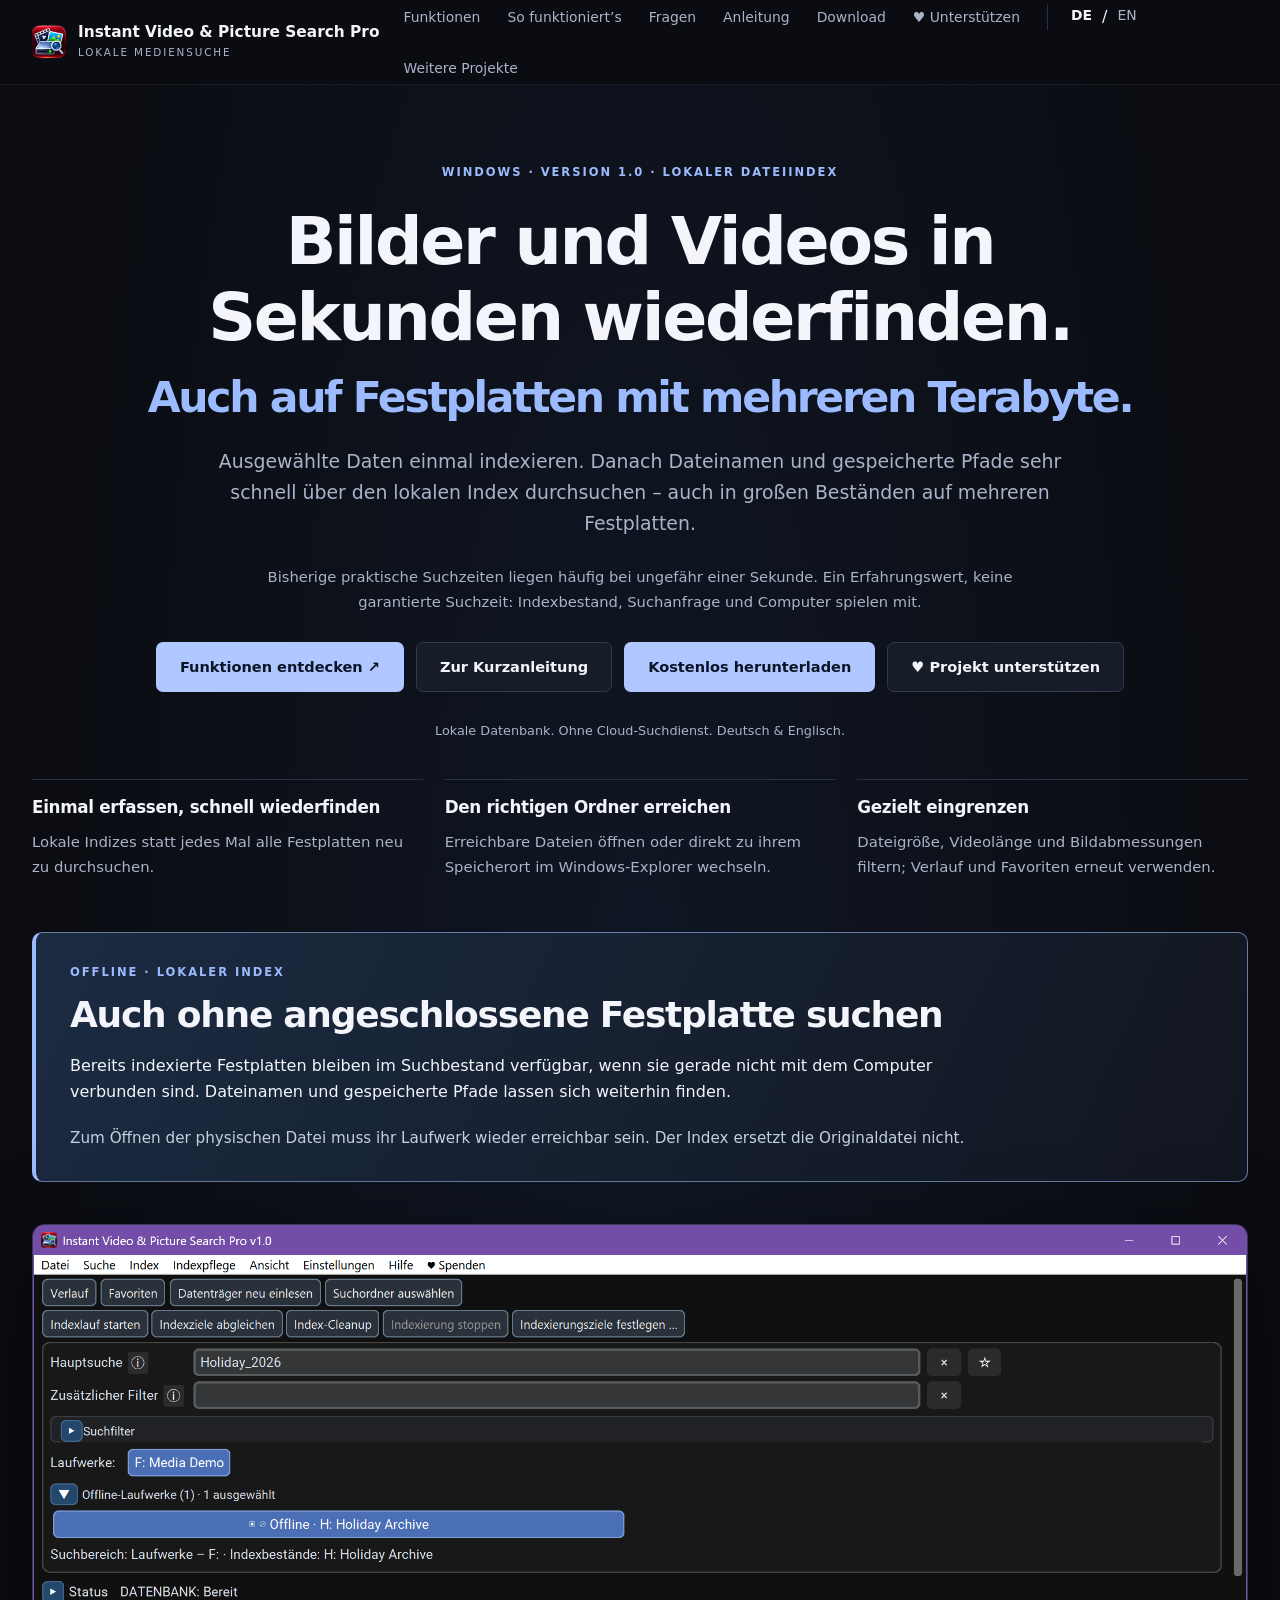
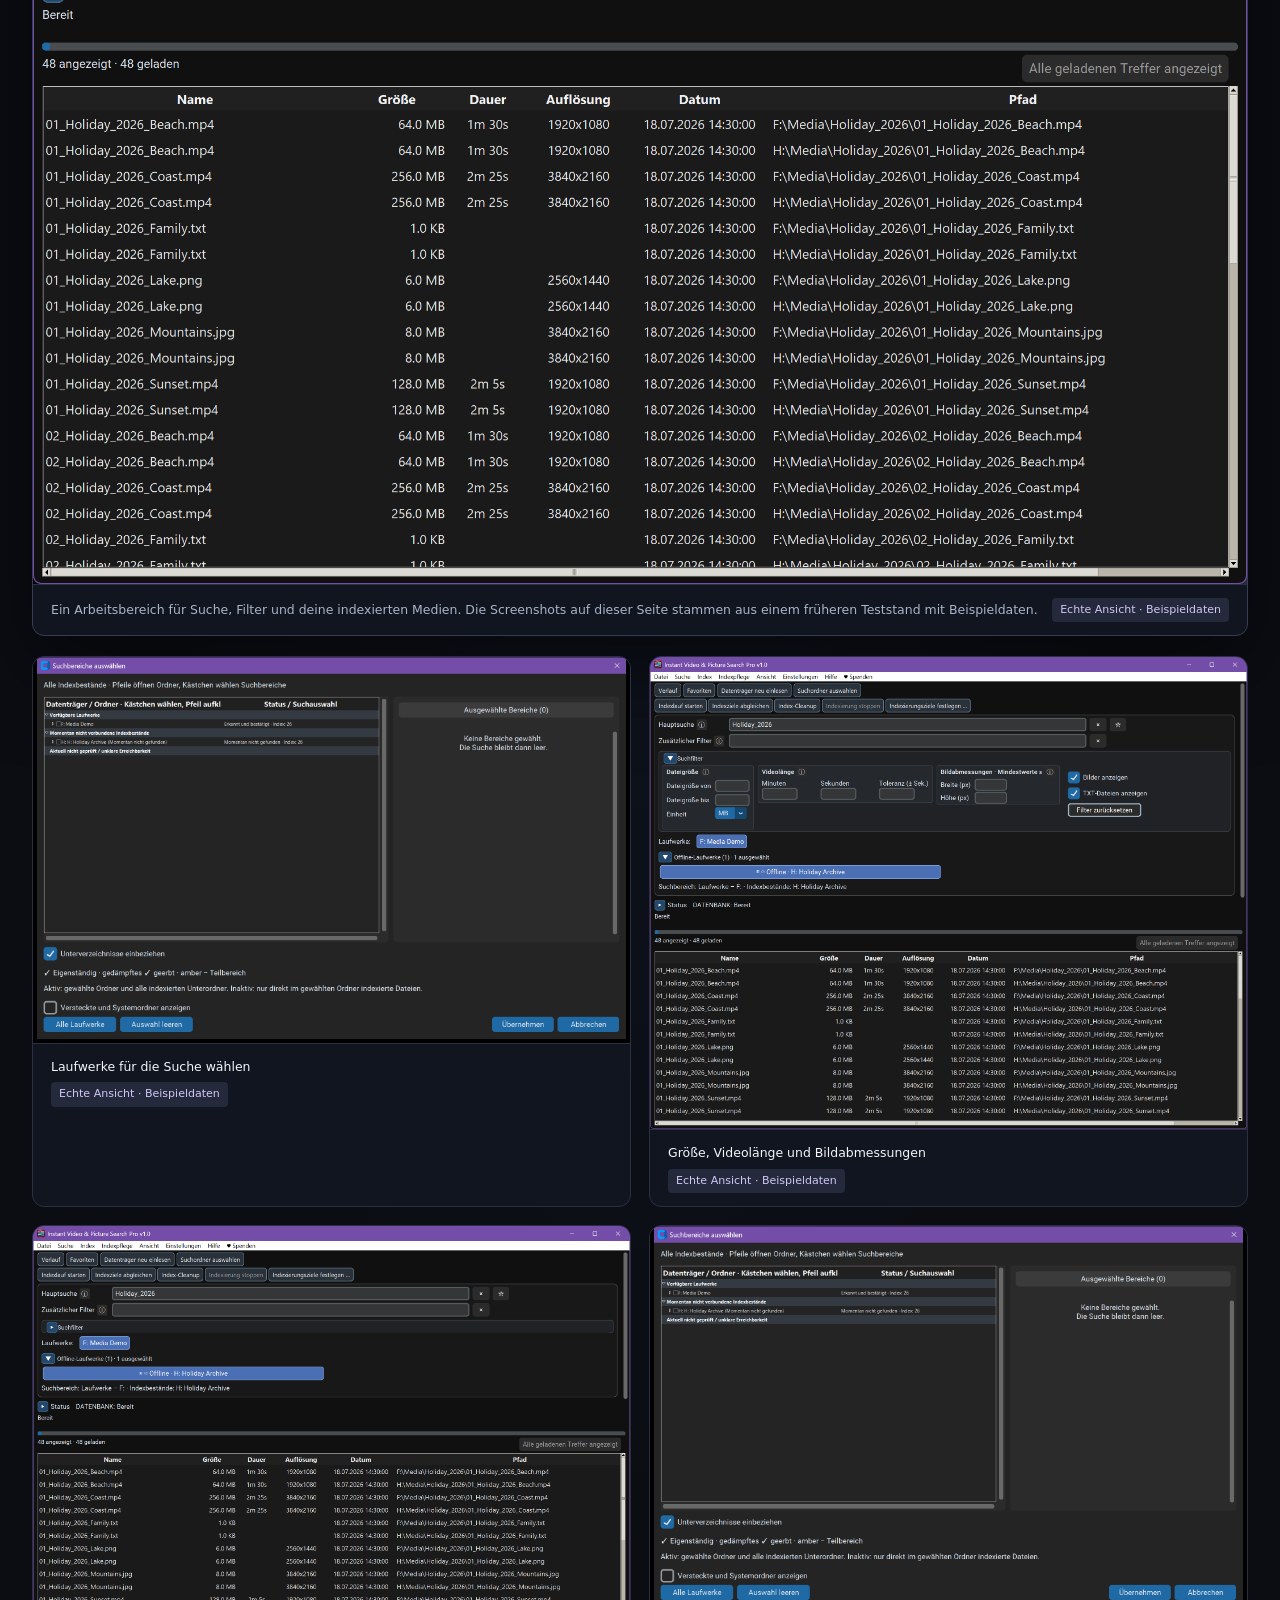
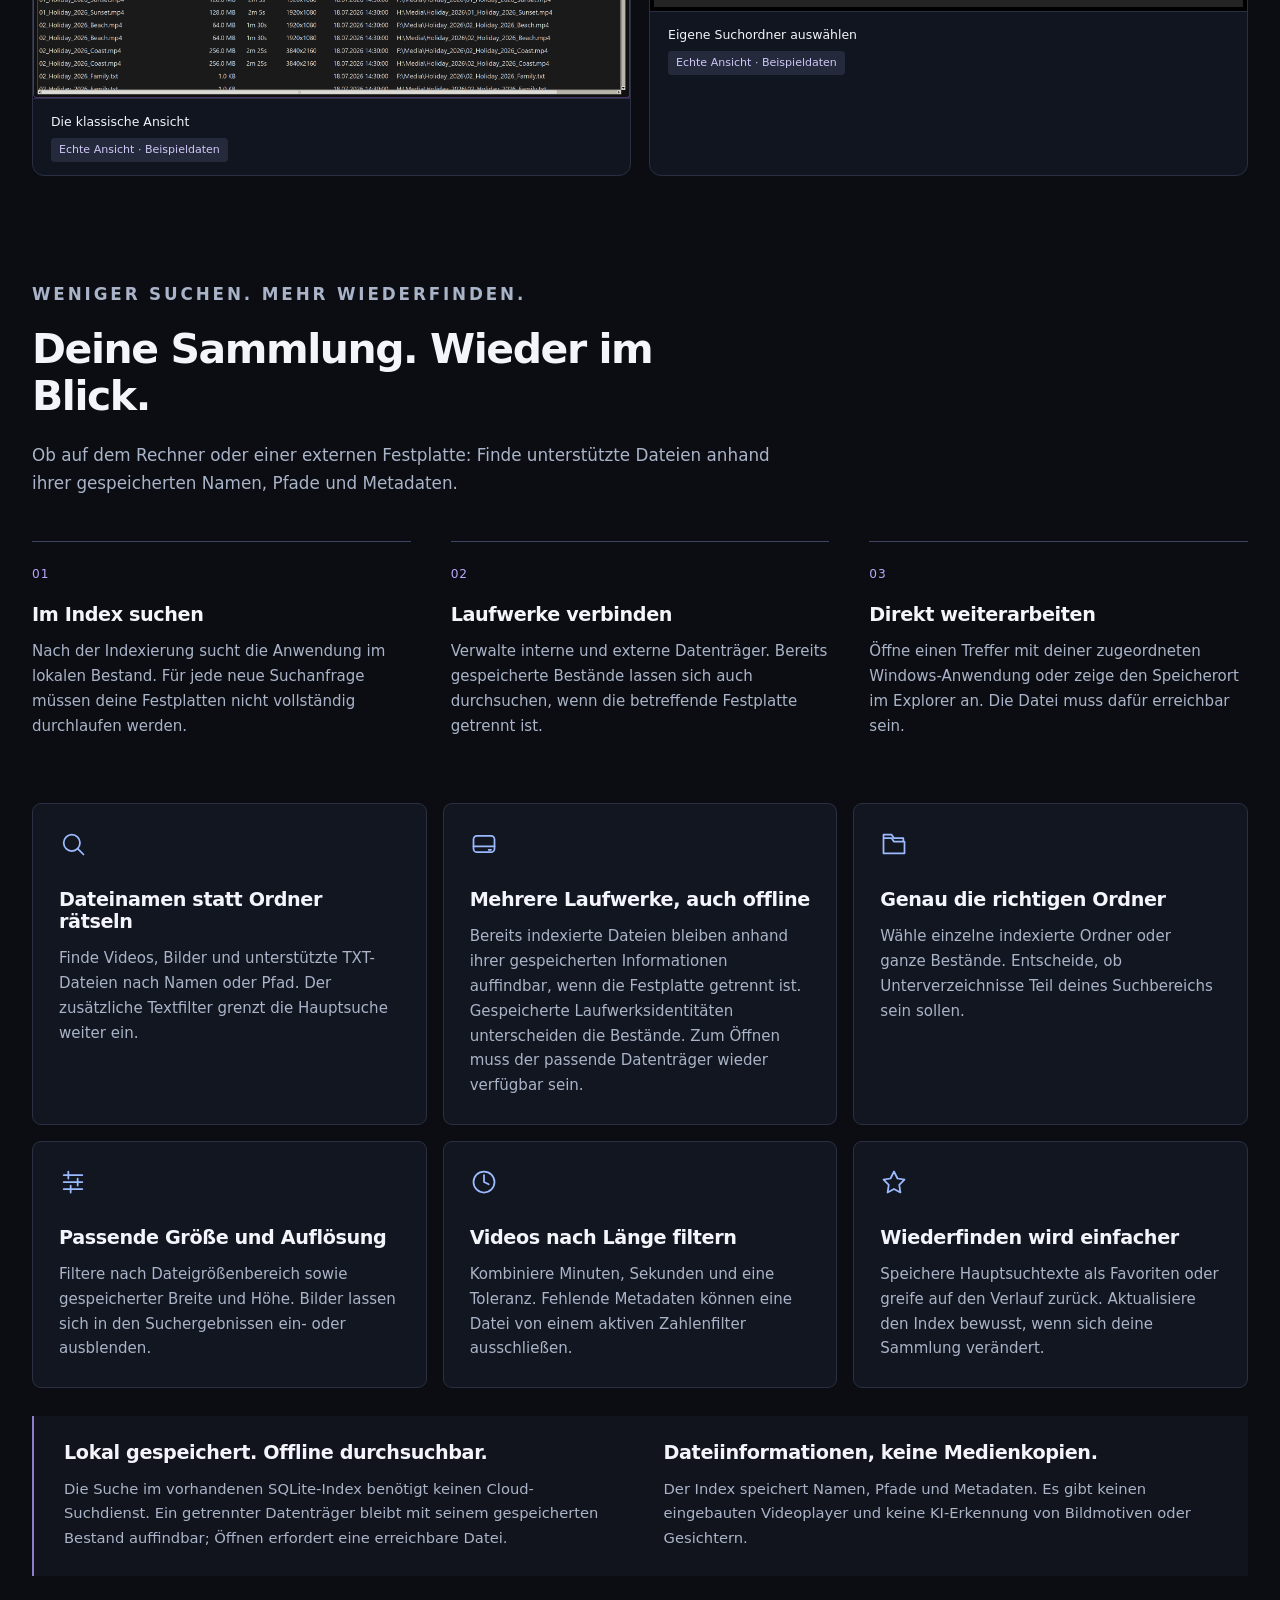
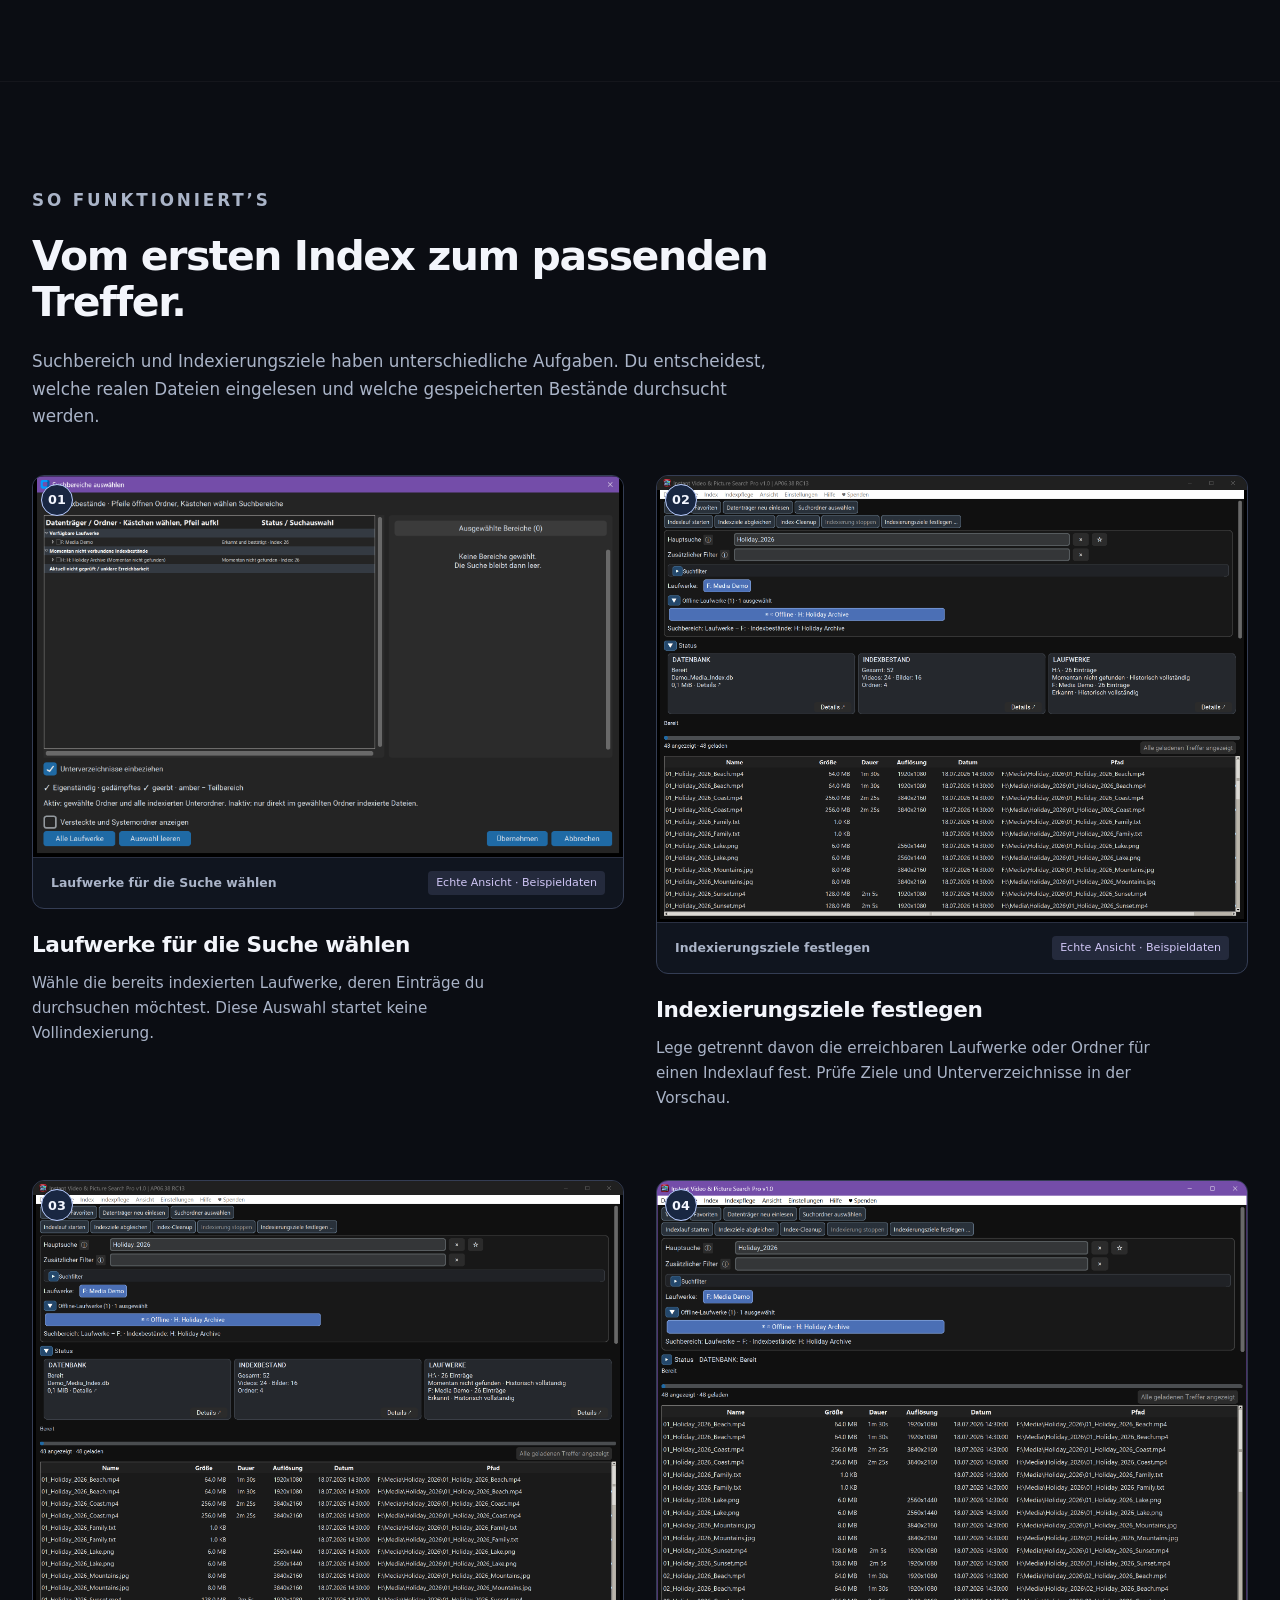
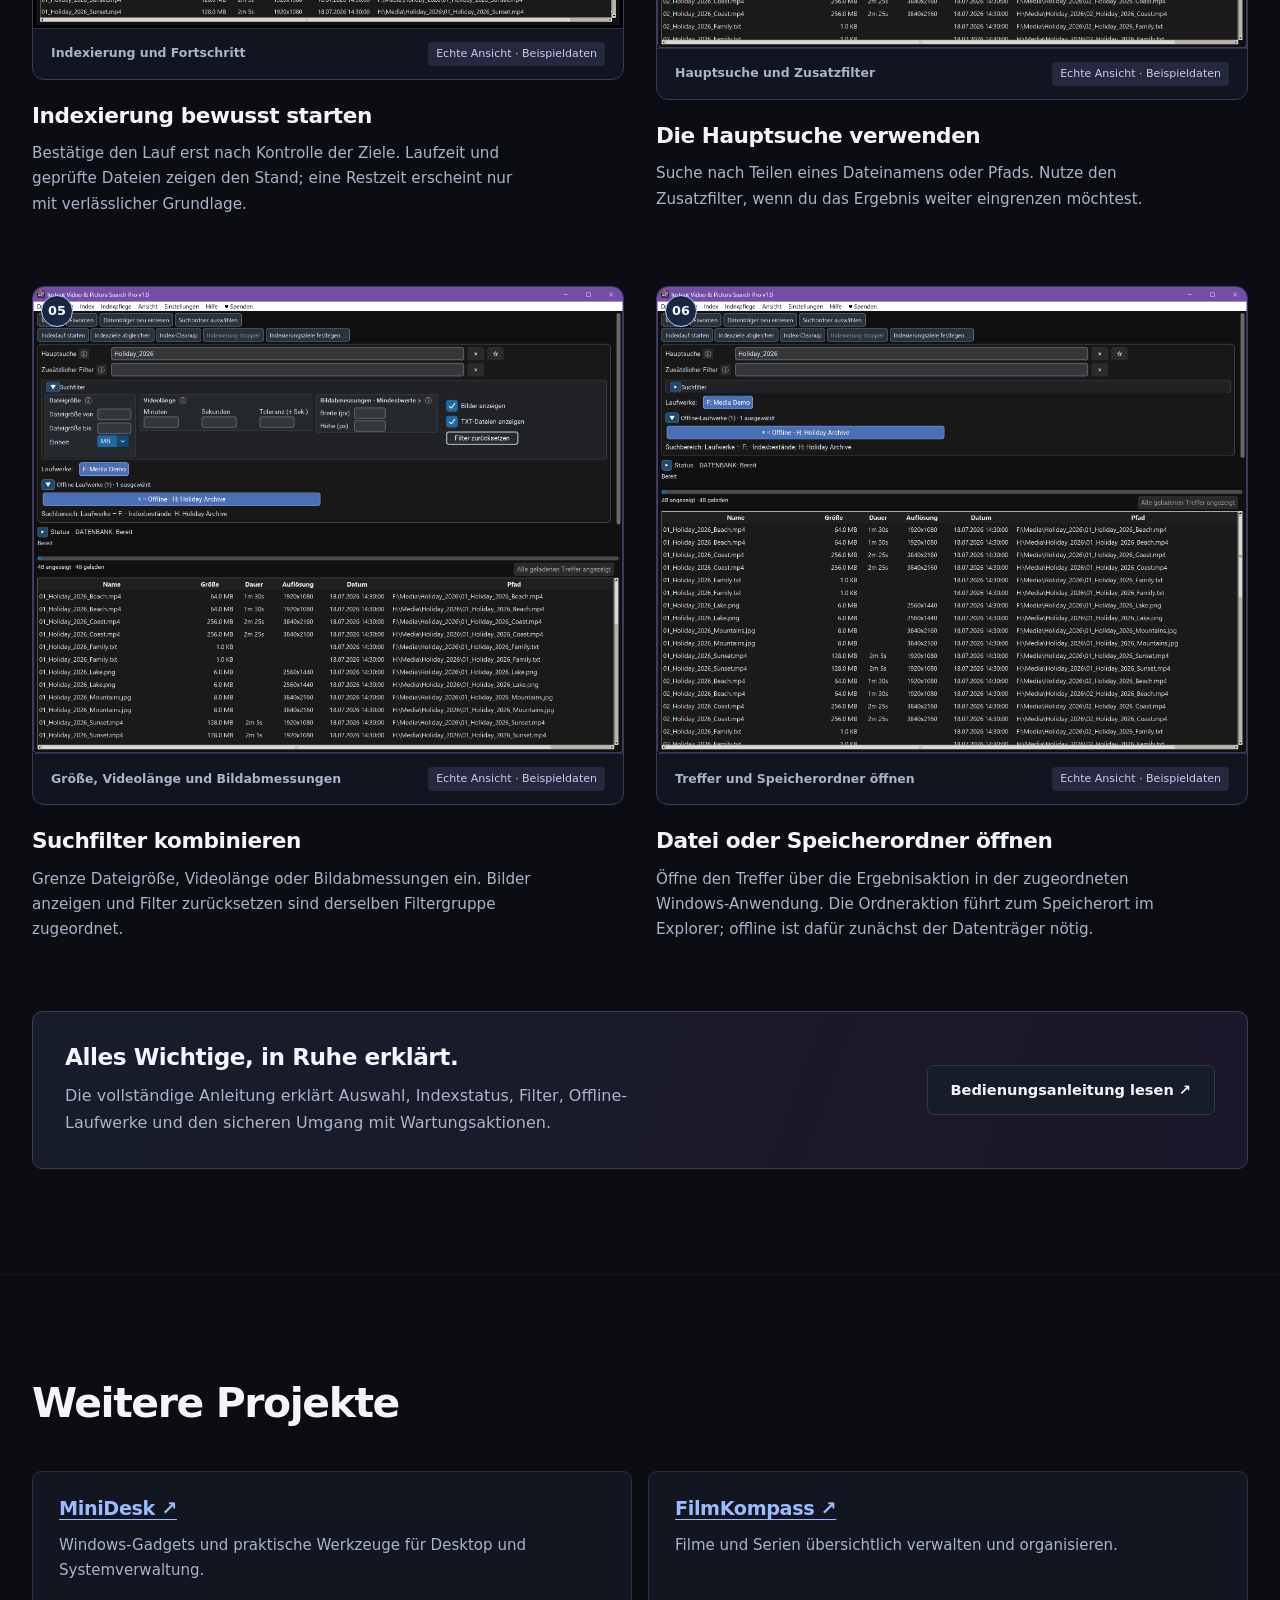
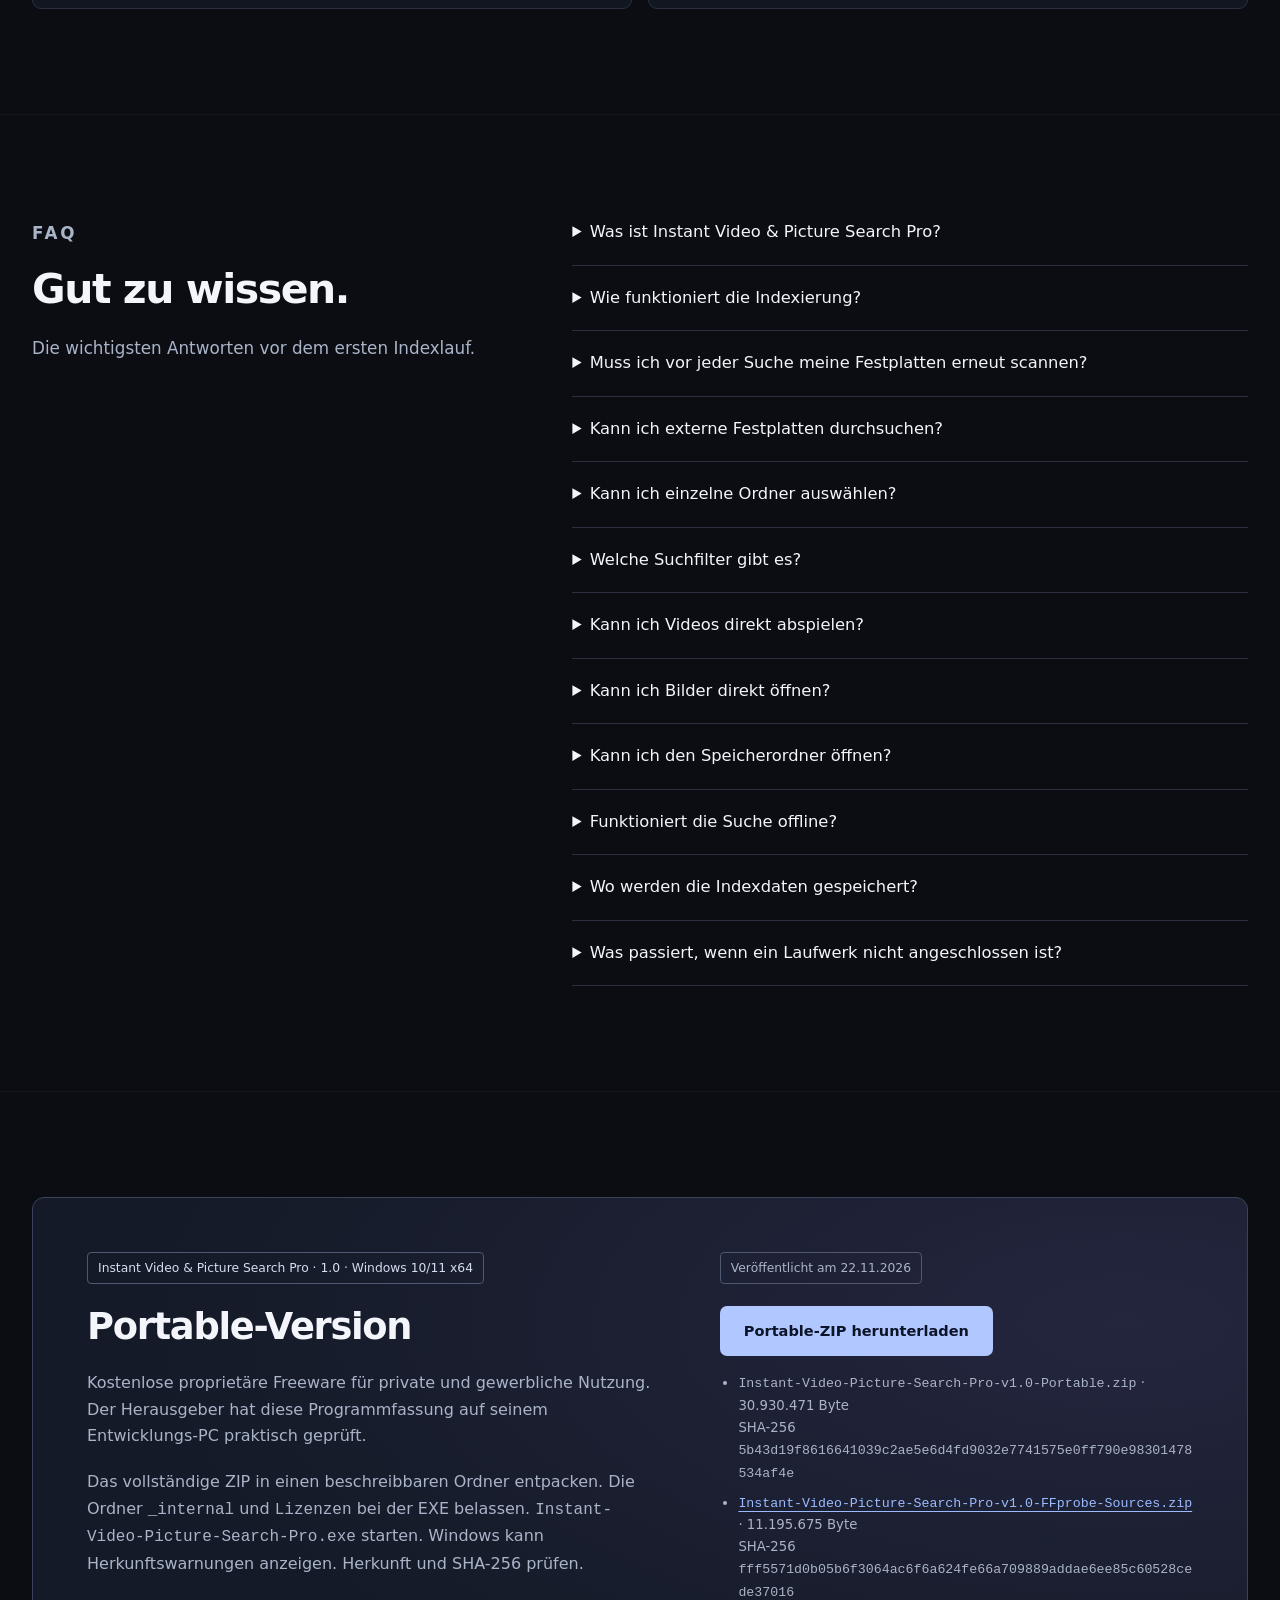
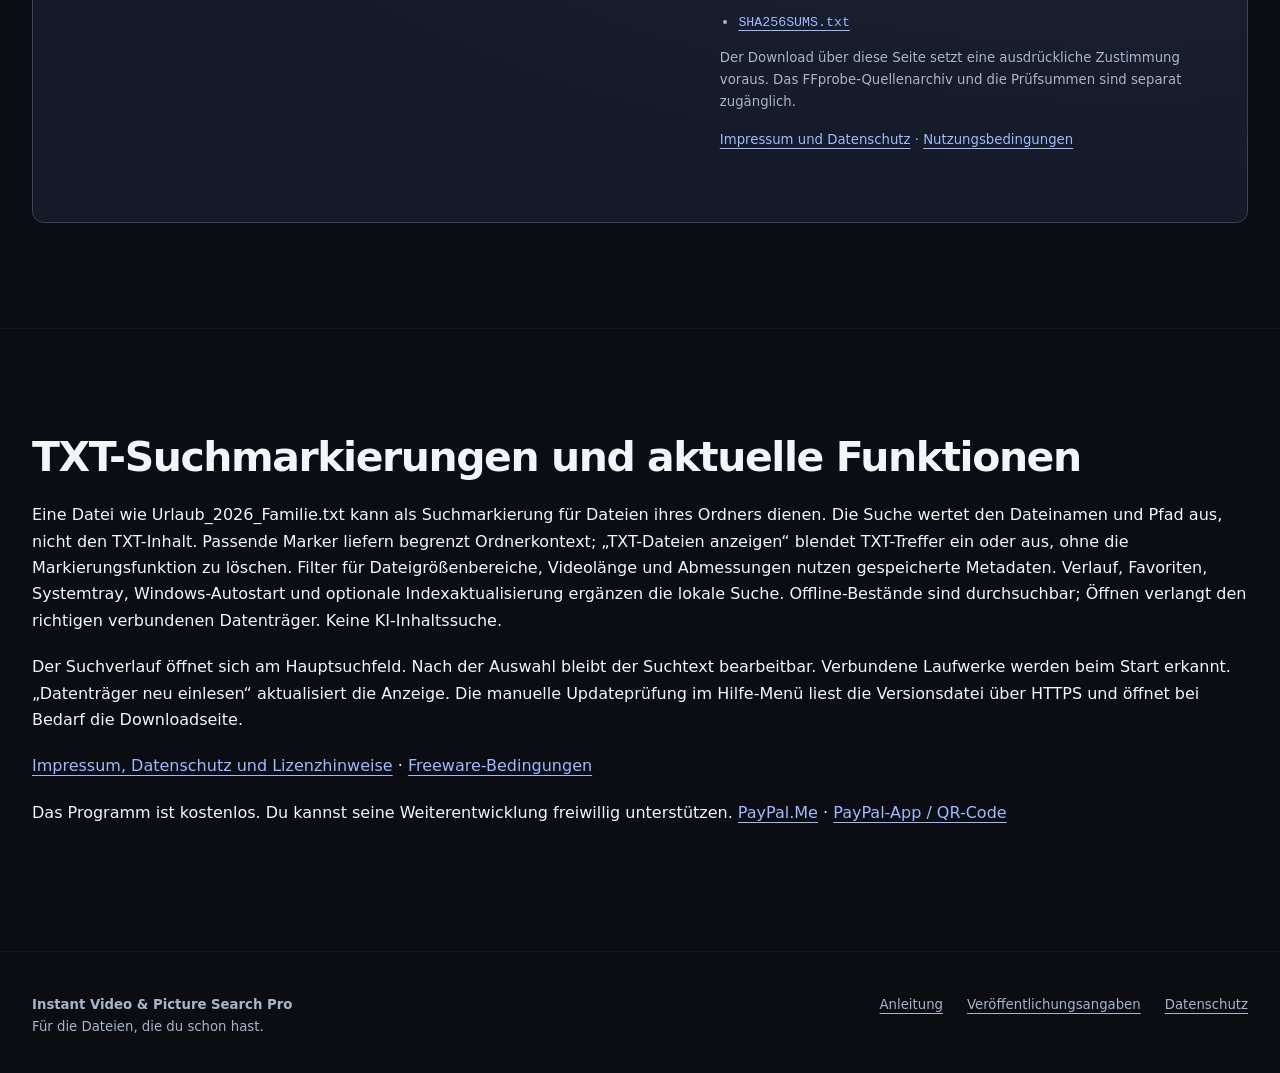
==== commit dcf4d977: "Keep the support link available in both site headers" ====
--- a/docs/de/index.html
+++ b/docs/de/index.html
@@ -5,7 +5,7 @@
 <meta property="og:type" content="website"><meta property="og:site_name" content="Instant Video & Picture Search Pro"><meta property="og:locale" content="de_DE"><meta property="og:locale:alternate" content="en_GB"><meta property="og:title" content="Videos und Bilder auf Festplatten finden | Instant Video & Picture Search Pro"><meta property="og:description" content="Videos und Bilder unter Windows nach Dateinamen finden: lokaler Index, mehrere Festplatten und Filter für Größe, Auflösung und Videolänge. Deutsch und Englisch."><meta property="og:image" content="https://stigliz81.github.io/Instant-Video-Picture-Search-Pro/assets/images/web04-main-de.png"><meta property="og:image:alt" content="Instant Video & Picture Search Pro · 1.0 · Windows"><meta property="og:image:width" content="2104"><meta property="og:image:height" content="1663"><meta name="twitter:card" content="summary_large_image"><meta name="twitter:image" content="https://stigliz81.github.io/Instant-Video-Picture-Search-Pro/assets/images/web04-main-de.png">
 <link rel="icon" type="image/png" href="../assets/images/product-icon.png"><link rel="stylesheet" href="../assets/css/site.css"><script src="../assets/js/site.js" defer></script><link rel="icon" href="../favicon.ico"><link rel="canonical" href="https://stigliz81.github.io/Instant-Video-Picture-Search-Pro/de/"><link rel="alternate" hreflang="de" href="https://stigliz81.github.io/Instant-Video-Picture-Search-Pro/de/"><link rel="alternate" hreflang="en" href="https://stigliz81.github.io/Instant-Video-Picture-Search-Pro/en/"><link rel="alternate" hreflang="x-default" href="https://stigliz81.github.io/Instant-Video-Picture-Search-Pro/"></head><body>
 <a class="skip" href="#main">Zum Inhalt</a>
-<header class="site-header"><div class="wrap header-inner"><a class="brand" href="../de/index.html" aria-label="Instant Video & Picture Search Pro · Startseite"><img src="../assets/images/product-icon.png" alt="" width="34" height="34"><span>Instant Video & Picture Search Pro<br><small>LOKALE MEDIENSUCHE</small></span></a><nav class="nav" aria-label="Hauptnavigation"><a href="../de/index.html#features">Funktionen</a><a class="nav-how" href="../de/index.html#how">So funktioniert’s</a><a href="../de/index.html#faq">Fragen</a><a href="../docs/de/guide.html">Anleitung</a><a href="#download" data-download-nav>Download</a><span class="languages" aria-label="Sprache"><a href="index.html" lang="de" hreflang="de" aria-current="page">DE</a><span aria-hidden="true">/</span><a href="../en/index.html" lang="en" hreflang="en" >EN</a></span><a href="#projects">Weitere Projekte</a></nav></div></header>
+<header class="site-header"><div class="wrap header-inner"><a class="brand" href="../de/index.html" aria-label="Instant Video & Picture Search Pro · Startseite"><img src="../assets/images/product-icon.png" alt="" width="34" height="34"><span>Instant Video & Picture Search Pro<br><small>LOKALE MEDIENSUCHE</small></span></a><nav class="nav" aria-label="Hauptnavigation"><a href="../de/index.html#features">Funktionen</a><a class="nav-how" href="../de/index.html#how">So funktioniert’s</a><a href="../de/index.html#faq">Fragen</a><a href="../docs/de/guide.html">Anleitung</a><a href="#download" data-download-nav>Download</a><a class="nav-support" href="https://paypal.me/Stigliz81" target="_blank" rel="noopener noreferrer">♥ Unterstützen</a><span class="languages" aria-label="Sprache"><a href="index.html" lang="de" hreflang="de" aria-current="page">DE</a><span aria-hidden="true">/</span><a href="../en/index.html" lang="en" hreflang="en" >EN</a></span><a href="#projects">Weitere Projekte</a></nav></div></header>
 <main id="main">
 <section class="hero"><div class="wrap"><div class="eyebrow">WINDOWS · VERSION 1.0 · LOKALER DATEIINDEX</div><h1>Bilder und Videos in Sekunden wiederfinden.<br><span>Auch auf Festplatten mit mehreren Terabyte.</span></h1><p class="intro">Ausgewählte Daten einmal indexieren. Danach Dateinamen und gespeicherte Pfade sehr schnell über den lokalen Index durchsuchen – auch in großen Beständen auf mehreren Festplatten.</p><p class="practice-note">Bisherige praktische Suchzeiten liegen häufig bei ungefähr einer Sekunde. Ein Erfahrungswert, keine garantierte Suchzeit: Indexbestand, Suchanfrage und Computer spielen mit.</p><div class="actions"><a class="button" href="#features">Funktionen entdecken <span aria-hidden="true">&nbsp;↗</span></a><a class="button secondary" href="#how">Zur Kurzanleitung</a><button type="button" class="button" data-open-download disabled>Kostenlos herunterladen</button><a class="button secondary" href="https://paypal.me/Stigliz81" target="_blank" rel="noopener noreferrer">♥ Projekt unterstützen</a></div><p class="small-note">Lokale Datenbank. Ohne Cloud-Suchdienst. Deutsch & Englisch.</p>
 <div class="quick-benefits"><article><h3>Einmal erfassen, schnell wiederfinden</h3><p>Lokale Indizes statt jedes Mal alle Festplatten neu zu durchsuchen.</p></article><article><h3>Den richtigen Ordner erreichen</h3><p>Erreichbare Dateien öffnen oder direkt zu ihrem Speicherort im Windows-Explorer wechseln.</p></article><article><h3>Gezielt eingrenzen</h3><p>Dateigröße, Videolänge und Bildabmessungen filtern; Verlauf und Favoriten erneut verwenden.</p></article></div><aside class="offline-highlight" id="offline-search"><div class="eyebrow">Offline · Lokaler Index</div><h2>Auch ohne angeschlossene Festplatte suchen</h2><p>Bereits indexierte Festplatten bleiben im Suchbestand verfügbar, wenn sie gerade nicht mit dem Computer verbunden sind. Dateinamen und gespeicherte Pfade lassen sich weiterhin finden.</p><p class="offline-limit">Zum Öffnen der physischen Datei muss ihr Laufwerk wieder erreichbar sein. Der Index ersetzt die Originaldatei nicht.</p></aside><figure class="screenshot hero-shot"><a href="../assets/images/web04-main-de.png" data-lightbox data-caption="Das Hauptfenster" aria-label="Bild vergrößern: Das Hauptfenster"><img src="../assets/images/web04-main-de.png" width="2104" height="1663" alt="Das Hauptfenster" fetchpriority="high" decoding="async"></a><figcaption>Ein Arbeitsbereich für Suche, Filter und deine indexierten Medien. Die Screenshots auf dieser Seite stammen aus einem früheren Teststand mit Beispieldaten.<span class="badge">Echte Ansicht · Beispieldaten</span></figcaption></figure>
--- a/docs/assets/css/site.css
+++ b/docs/assets/css/site.css
@@ -34,3 +34,5 @@
 
 .hero [data-open-download]:not(:disabled){cursor:pointer}
 @media(max-width:520px){.hero .actions{display:grid;grid-template-columns:repeat(2,minmax(0,1fr))}.hero .actions .button{text-align:center}}
+.nav .nav-support{white-space:nowrap}
+@media(max-width:800px){html{scroll-padding-top:170px}.site-header{position:sticky}}
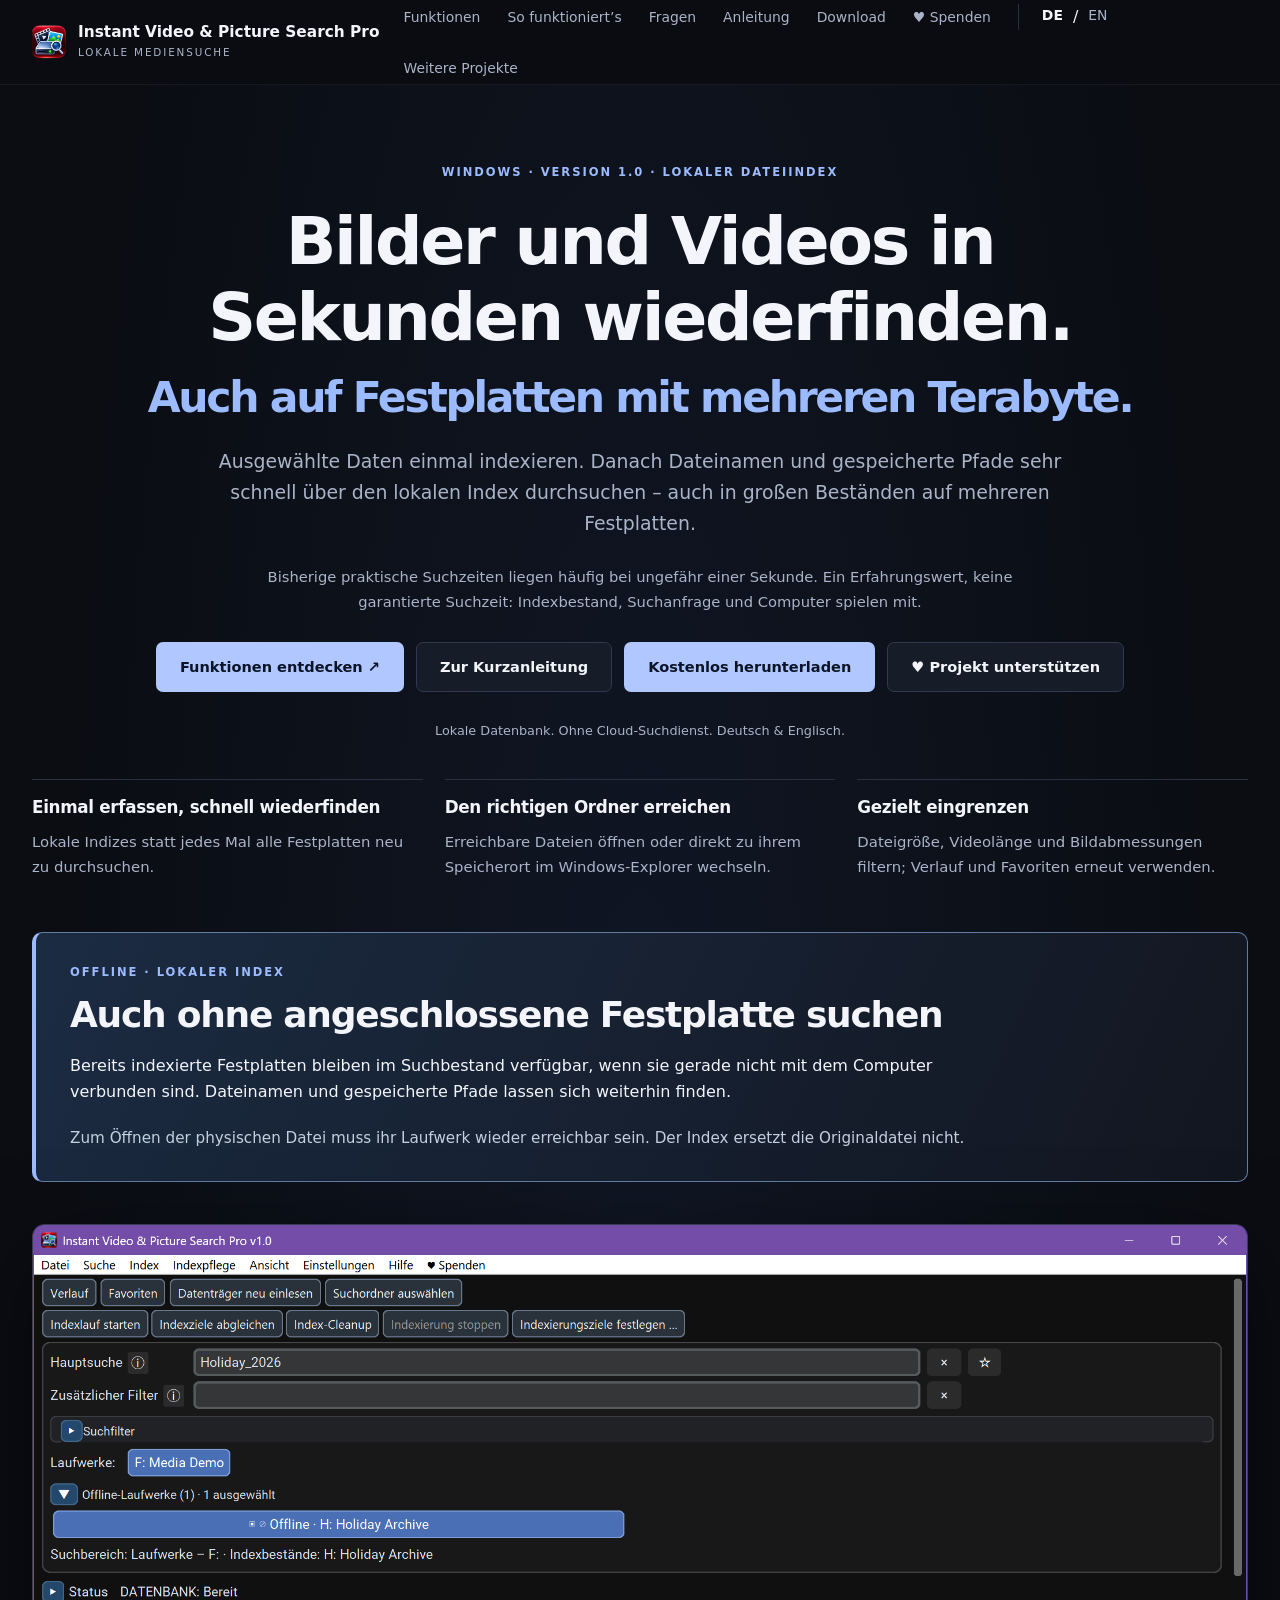
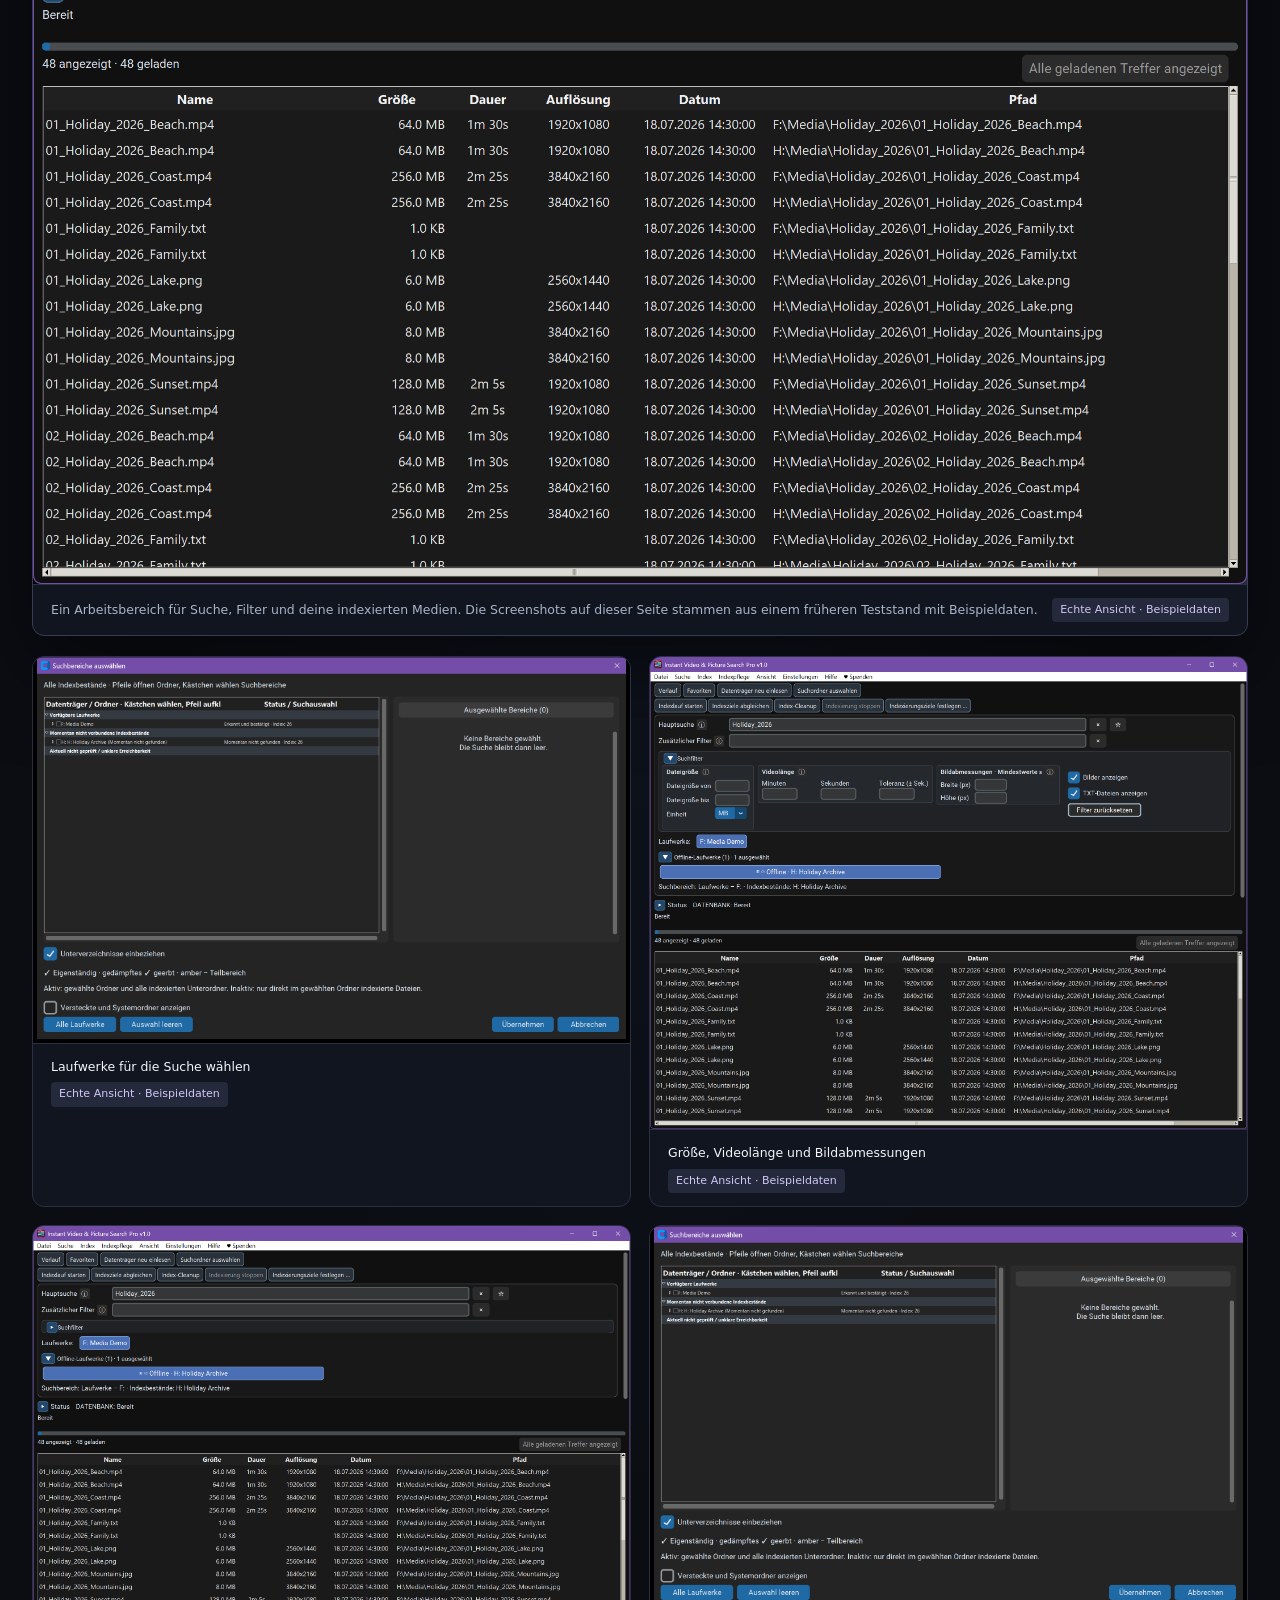
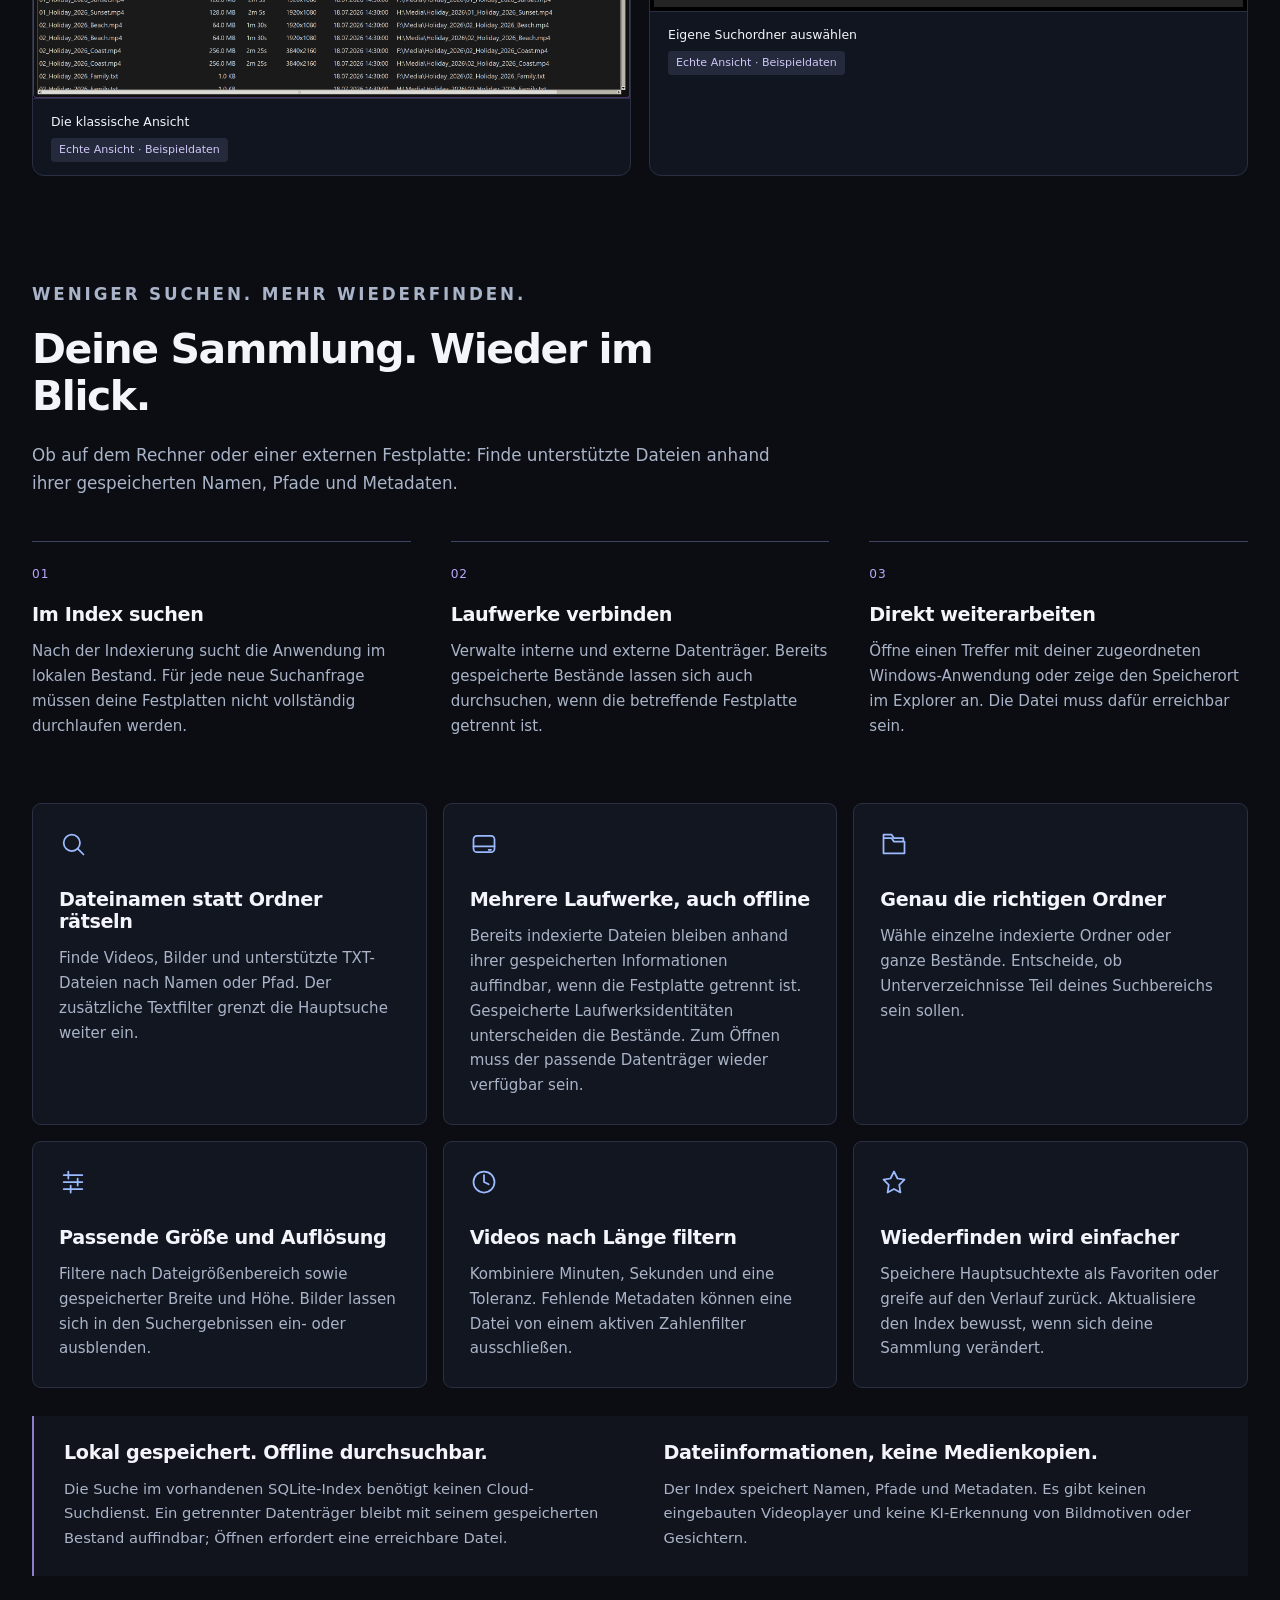
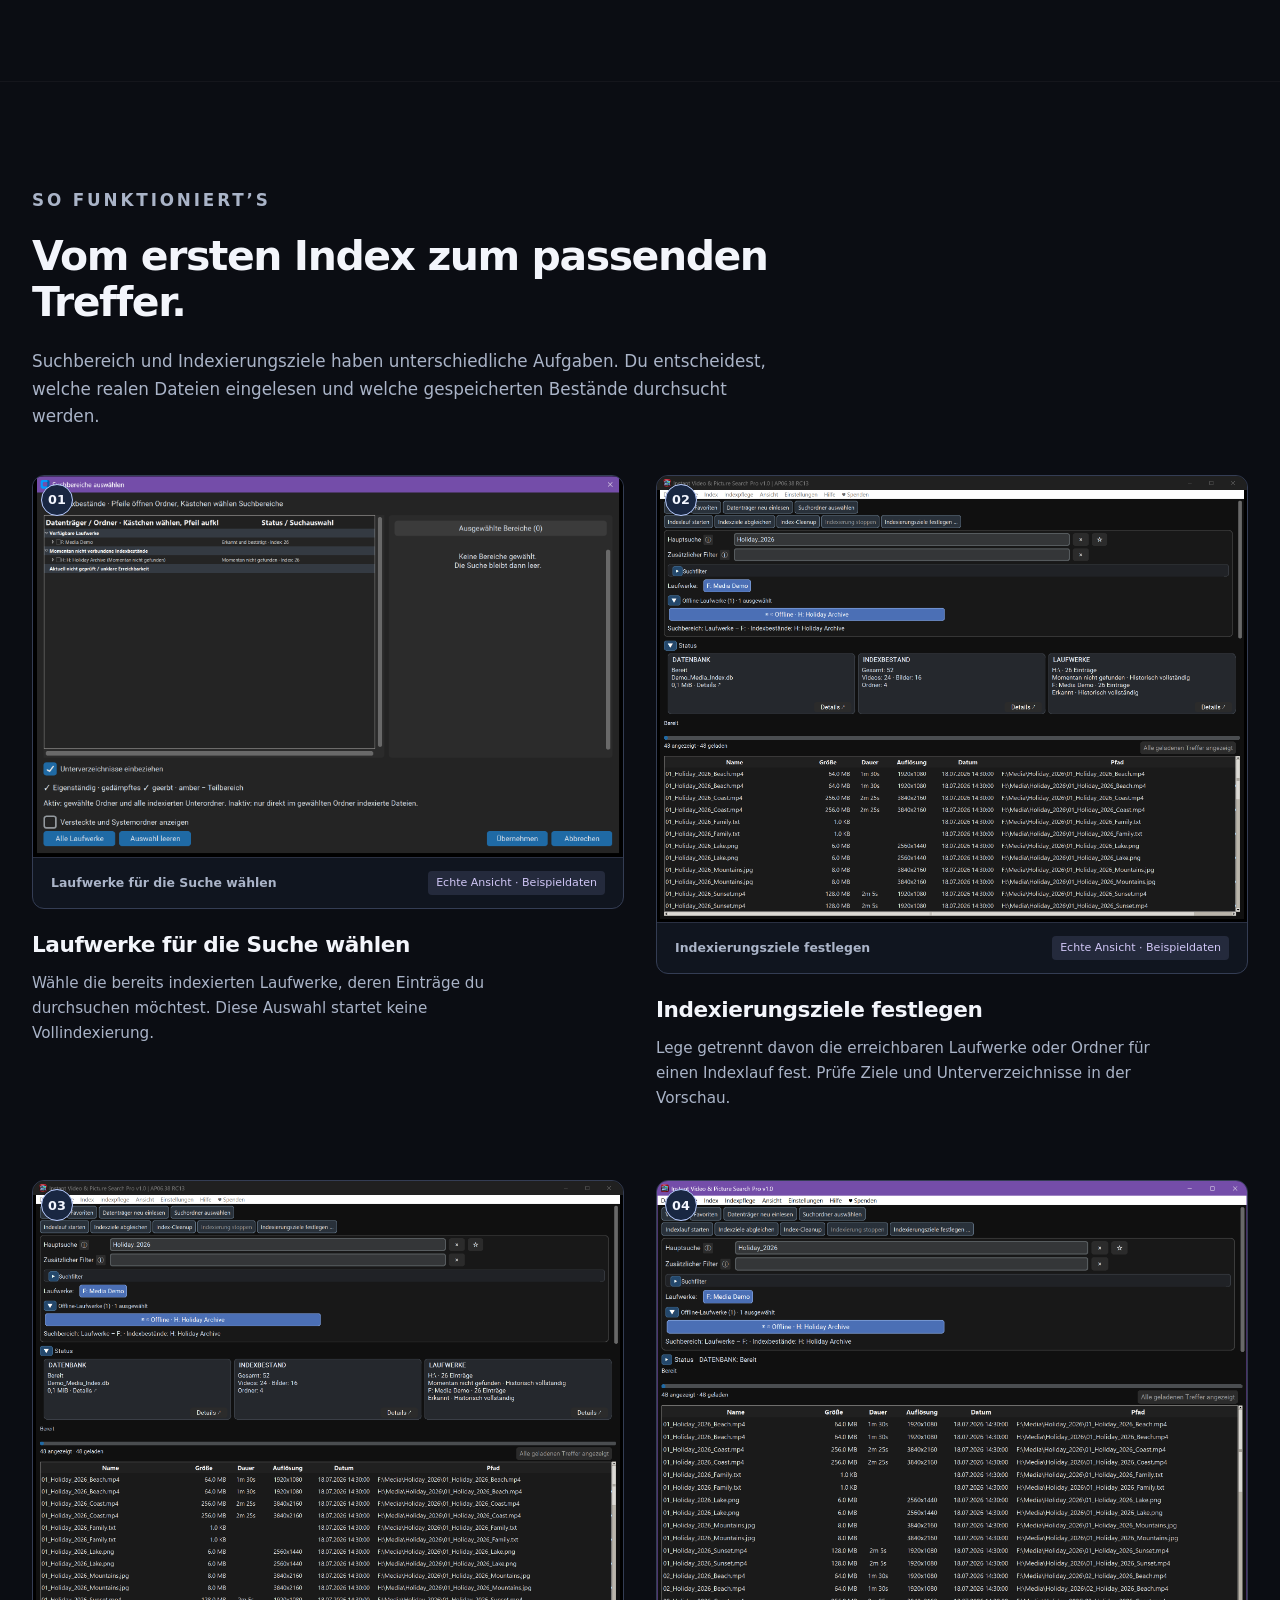
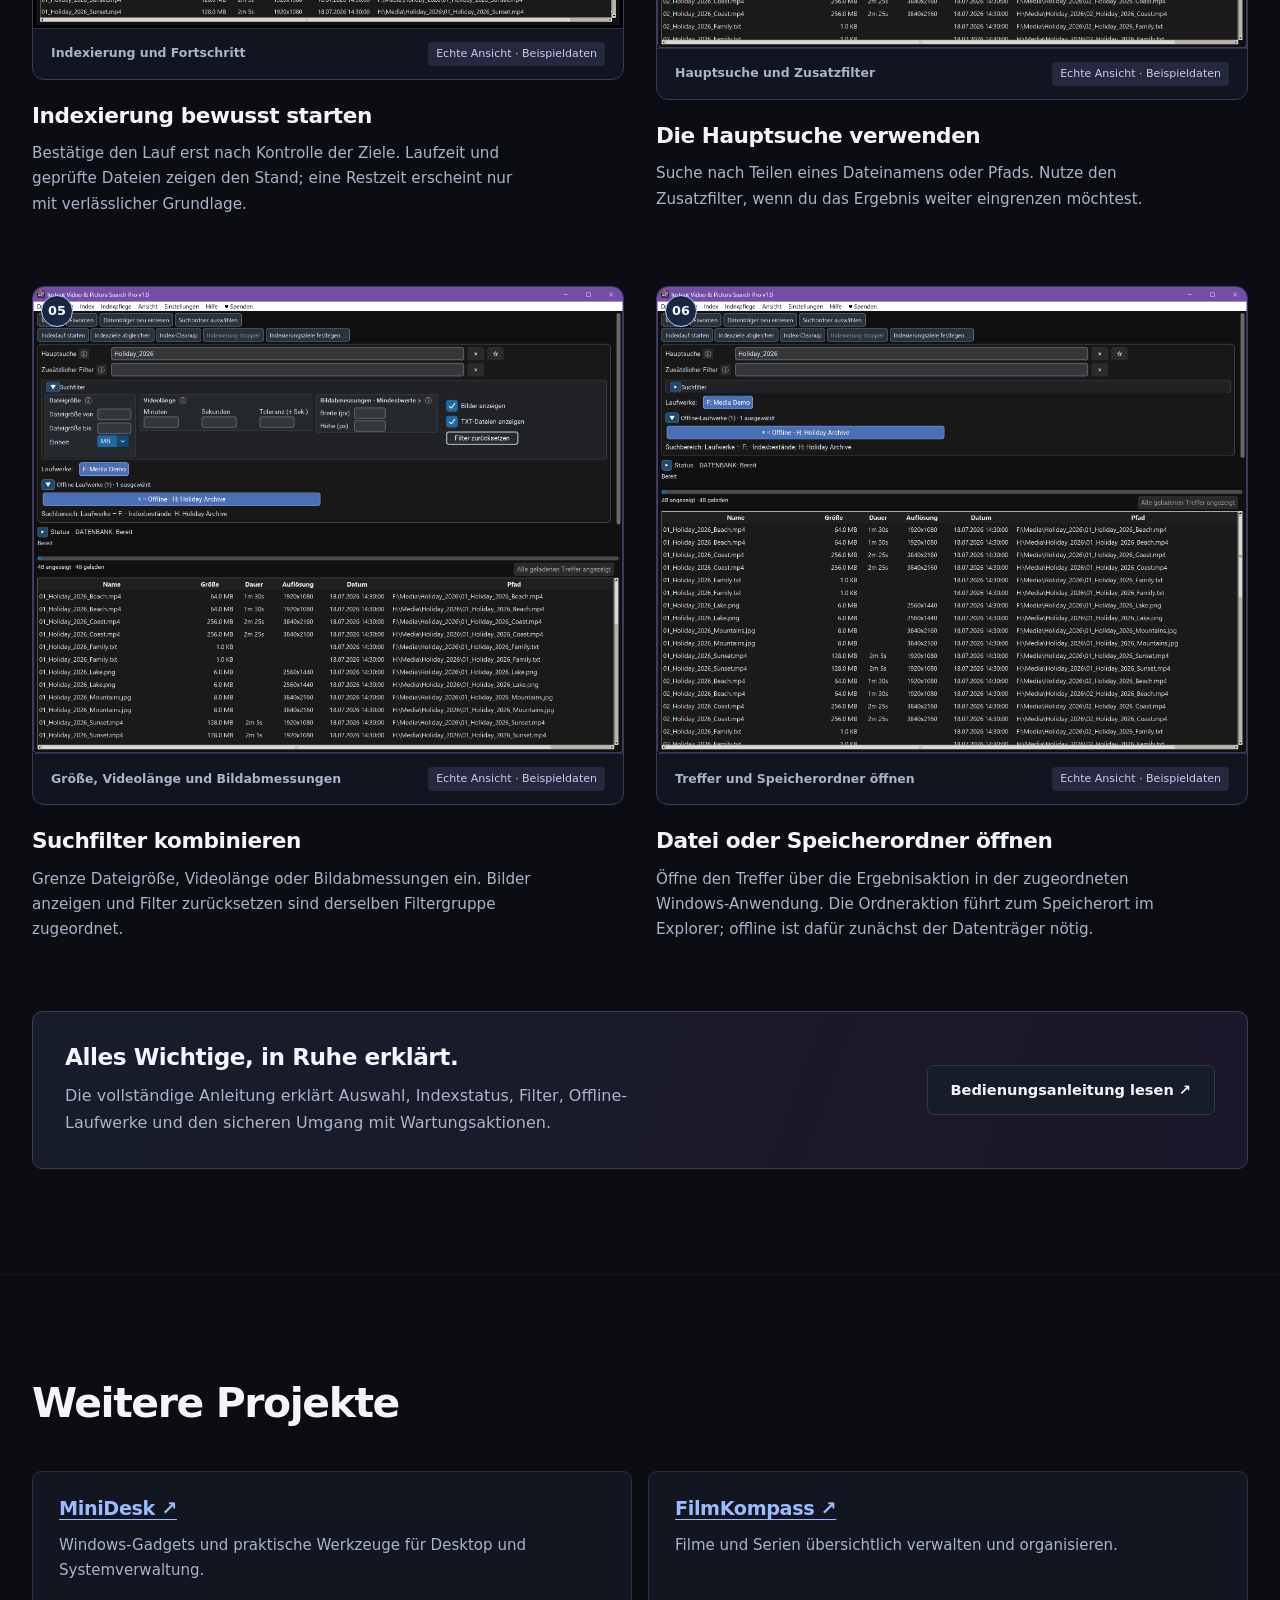
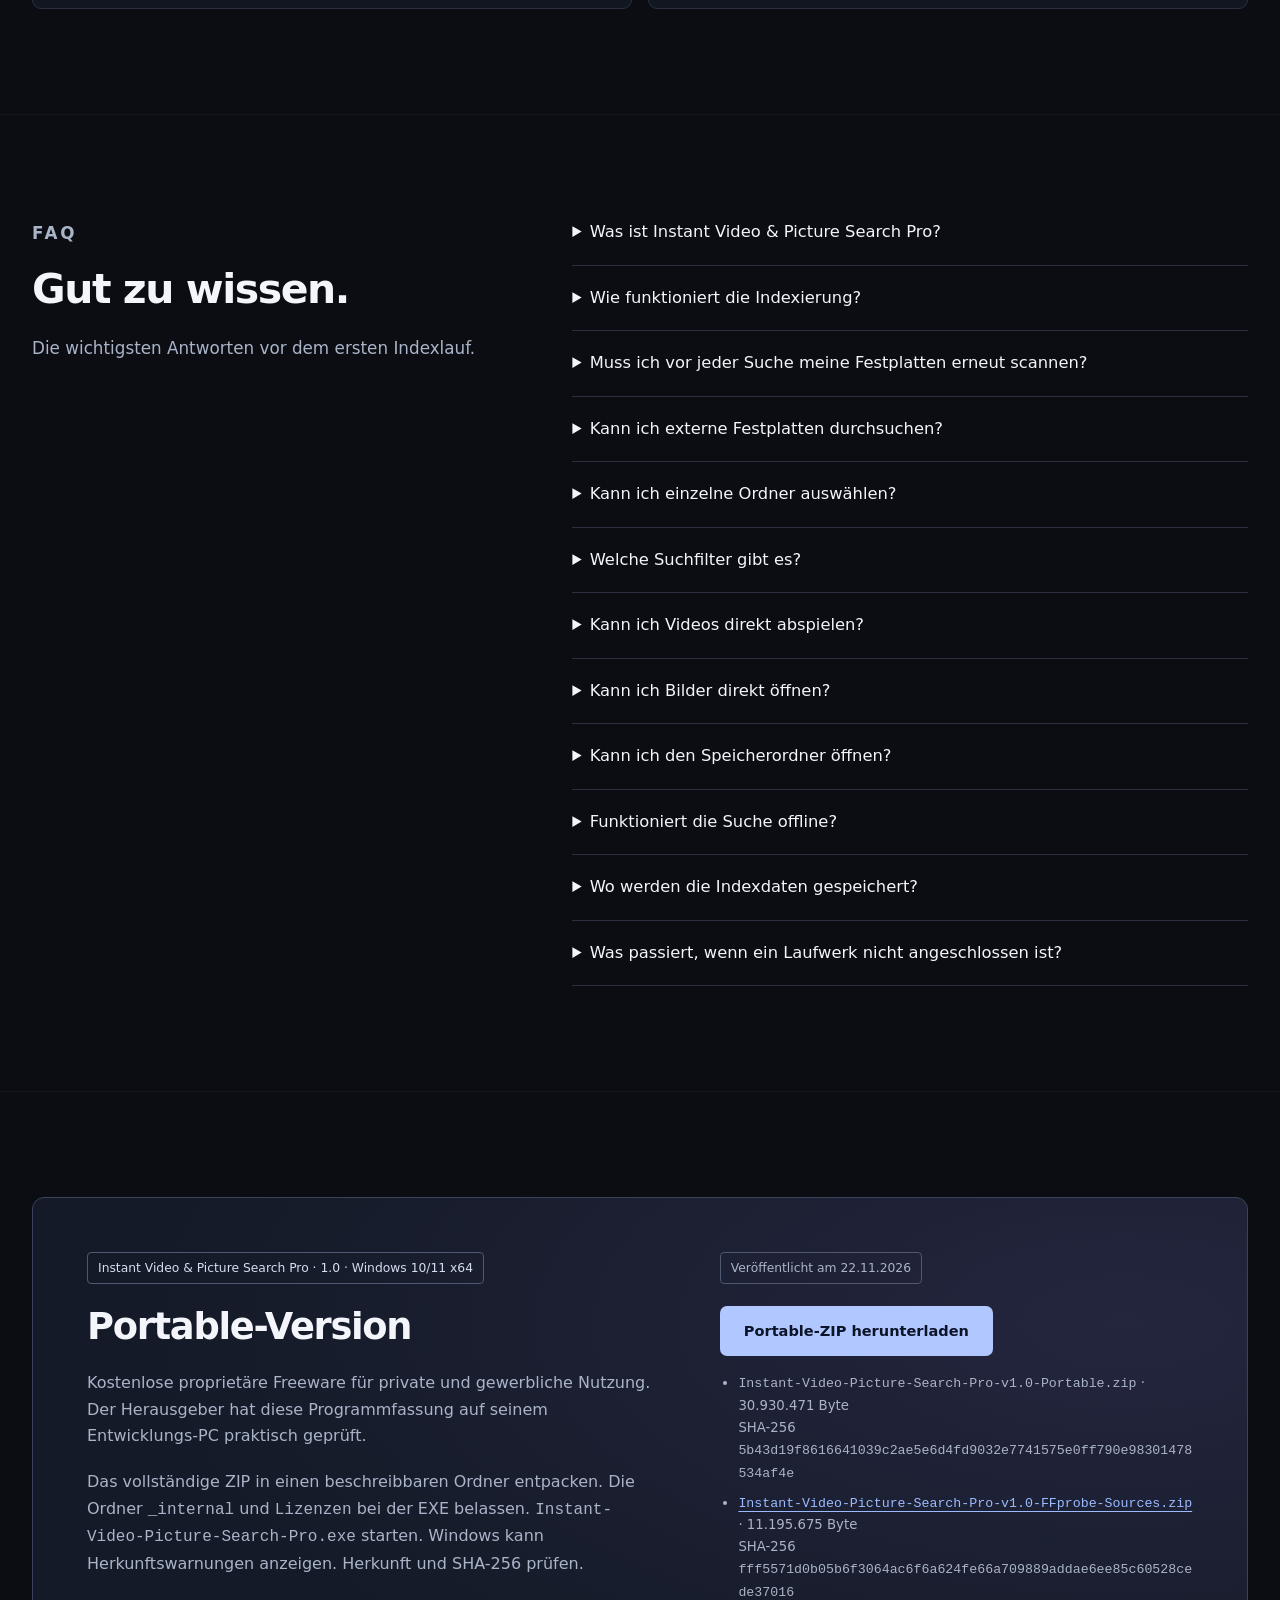
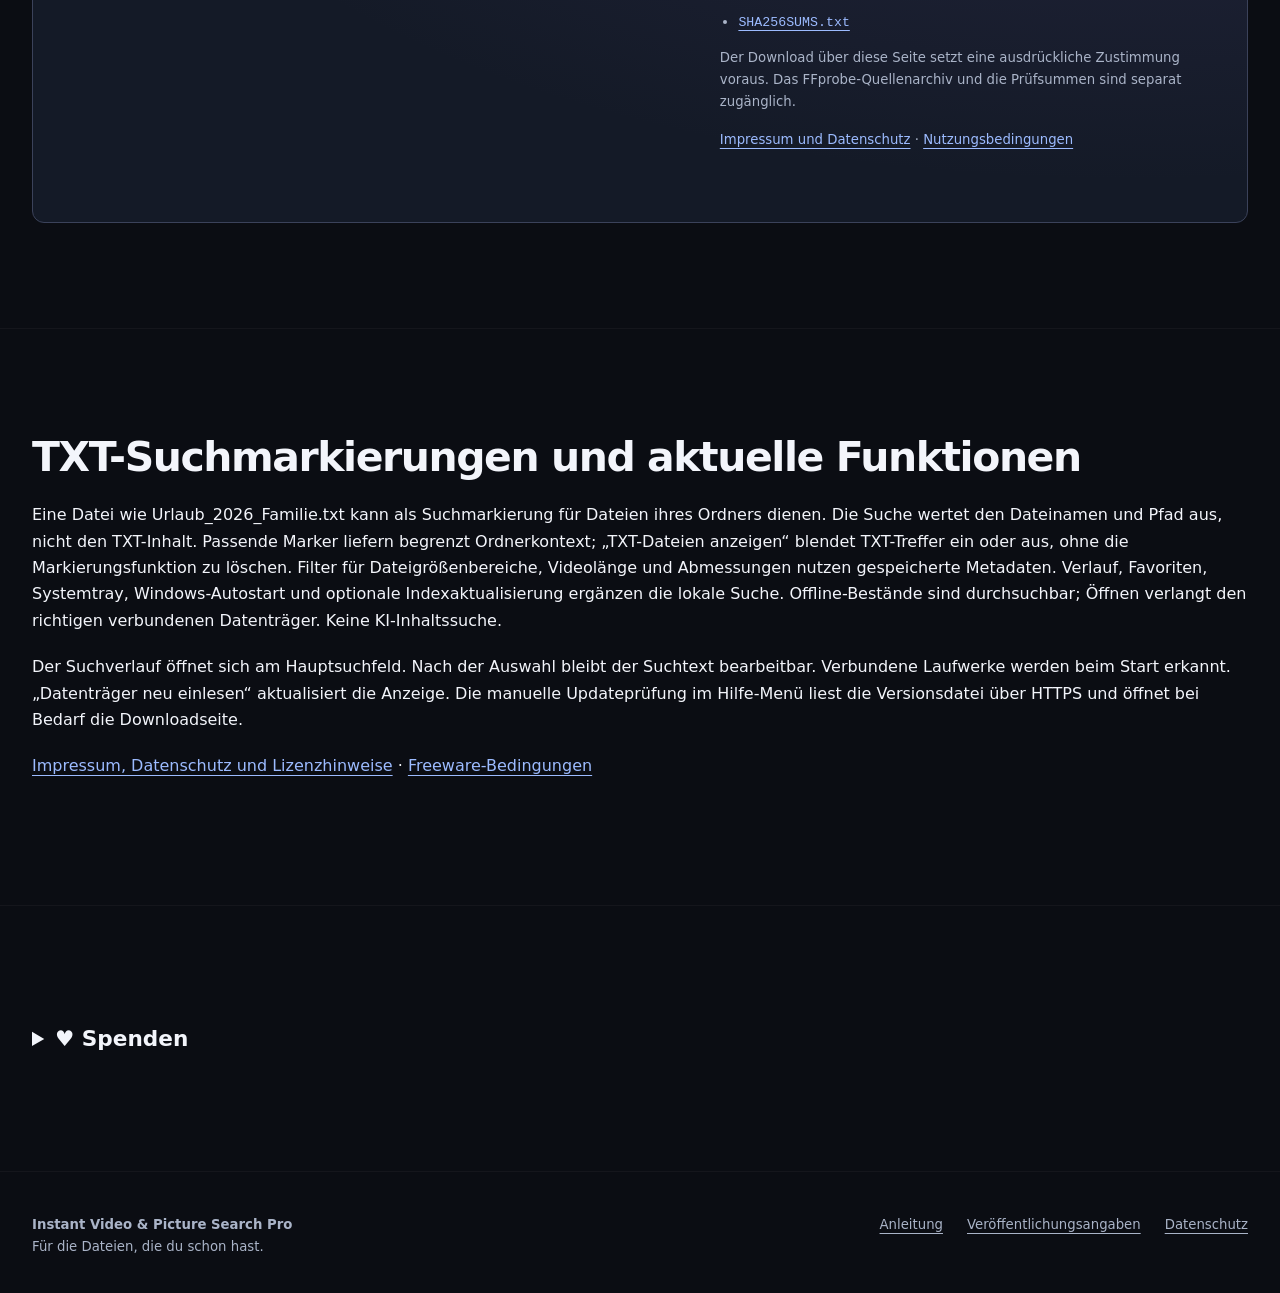
==== commit 1d9e8f0e: "Publish unified donation navigation and payment options" ====
--- a/docs/de/index.html
+++ b/docs/de/index.html
@@ -3,11 +3,11 @@
 <title>Videos und Bilder auf Festplatten finden | Instant Video & Picture Search Pro</title><meta name="description" content="Videos und Bilder unter Windows nach Dateinamen finden: lokaler Index, mehrere Festplatten und Filter für Größe, Auflösung und Videolänge. Deutsch und Englisch.">
 <meta name="color-scheme" content="dark"><meta name="theme-color" content="#0b0d13">
 <meta property="og:type" content="website"><meta property="og:site_name" content="Instant Video & Picture Search Pro"><meta property="og:locale" content="de_DE"><meta property="og:locale:alternate" content="en_GB"><meta property="og:title" content="Videos und Bilder auf Festplatten finden | Instant Video & Picture Search Pro"><meta property="og:description" content="Videos und Bilder unter Windows nach Dateinamen finden: lokaler Index, mehrere Festplatten und Filter für Größe, Auflösung und Videolänge. Deutsch und Englisch."><meta property="og:image" content="https://stigliz81.github.io/Instant-Video-Picture-Search-Pro/assets/images/web04-main-de.png"><meta property="og:image:alt" content="Instant Video & Picture Search Pro · 1.0 · Windows"><meta property="og:image:width" content="2104"><meta property="og:image:height" content="1663"><meta name="twitter:card" content="summary_large_image"><meta name="twitter:image" content="https://stigliz81.github.io/Instant-Video-Picture-Search-Pro/assets/images/web04-main-de.png">
-<link rel="icon" type="image/png" href="../assets/images/product-icon.png"><link rel="stylesheet" href="../assets/css/site.css"><script src="../assets/js/site.js" defer></script><link rel="icon" href="../favicon.ico"><link rel="canonical" href="https://stigliz81.github.io/Instant-Video-Picture-Search-Pro/de/"><link rel="alternate" hreflang="de" href="https://stigliz81.github.io/Instant-Video-Picture-Search-Pro/de/"><link rel="alternate" hreflang="en" href="https://stigliz81.github.io/Instant-Video-Picture-Search-Pro/en/"><link rel="alternate" hreflang="x-default" href="https://stigliz81.github.io/Instant-Video-Picture-Search-Pro/"></head><body>
+<link rel="icon" type="image/png" href="../assets/images/product-icon.png"><link rel="stylesheet" href="../assets/css/site.css?v=spenden-navigation"><script src="../assets/js/site.js" defer></script><link rel="icon" href="../favicon.ico"><link rel="canonical" href="https://stigliz81.github.io/Instant-Video-Picture-Search-Pro/de/"><link rel="alternate" hreflang="de" href="https://stigliz81.github.io/Instant-Video-Picture-Search-Pro/de/"><link rel="alternate" hreflang="en" href="https://stigliz81.github.io/Instant-Video-Picture-Search-Pro/en/"><link rel="alternate" hreflang="x-default" href="https://stigliz81.github.io/Instant-Video-Picture-Search-Pro/"></head><body>
 <a class="skip" href="#main">Zum Inhalt</a>
-<header class="site-header"><div class="wrap header-inner"><a class="brand" href="../de/index.html" aria-label="Instant Video & Picture Search Pro · Startseite"><img src="../assets/images/product-icon.png" alt="" width="34" height="34"><span>Instant Video & Picture Search Pro<br><small>LOKALE MEDIENSUCHE</small></span></a><nav class="nav" aria-label="Hauptnavigation"><a href="../de/index.html#features">Funktionen</a><a class="nav-how" href="../de/index.html#how">So funktioniert’s</a><a href="../de/index.html#faq">Fragen</a><a href="../docs/de/guide.html">Anleitung</a><a href="#download" data-download-nav>Download</a><a class="nav-support" href="https://paypal.me/Stigliz81" target="_blank" rel="noopener noreferrer">♥ Unterstützen</a><span class="languages" aria-label="Sprache"><a href="index.html" lang="de" hreflang="de" aria-current="page">DE</a><span aria-hidden="true">/</span><a href="../en/index.html" lang="en" hreflang="en" >EN</a></span><a href="#projects">Weitere Projekte</a></nav></div></header>
+<header class="site-header"><div class="wrap header-inner"><a class="brand" href="../de/index.html" aria-label="Instant Video & Picture Search Pro · Startseite"><img src="../assets/images/product-icon.png" alt="" width="34" height="34"><span>Instant Video & Picture Search Pro<br><small>LOKALE MEDIENSUCHE</small></span></a><nav class="nav" aria-label="Hauptnavigation"><a href="../de/index.html#features">Funktionen</a><a class="nav-how" href="../de/index.html#how">So funktioniert’s</a><a href="../de/index.html#faq">Fragen</a><a href="../docs/de/guide.html">Anleitung</a><a href="#download" data-download-nav>Download</a><a class="nav-support" href="#support">♥ Spenden</a><span class="languages" aria-label="Sprache"><a href="index.html" lang="de" hreflang="de" aria-current="page">DE</a><span aria-hidden="true">/</span><a href="../en/index.html" lang="en" hreflang="en" >EN</a></span><a href="#projects">Weitere Projekte</a></nav></div></header>
 <main id="main">
-<section class="hero"><div class="wrap"><div class="eyebrow">WINDOWS · VERSION 1.0 · LOKALER DATEIINDEX</div><h1>Bilder und Videos in Sekunden wiederfinden.<br><span>Auch auf Festplatten mit mehreren Terabyte.</span></h1><p class="intro">Ausgewählte Daten einmal indexieren. Danach Dateinamen und gespeicherte Pfade sehr schnell über den lokalen Index durchsuchen – auch in großen Beständen auf mehreren Festplatten.</p><p class="practice-note">Bisherige praktische Suchzeiten liegen häufig bei ungefähr einer Sekunde. Ein Erfahrungswert, keine garantierte Suchzeit: Indexbestand, Suchanfrage und Computer spielen mit.</p><div class="actions"><a class="button" href="#features">Funktionen entdecken <span aria-hidden="true">&nbsp;↗</span></a><a class="button secondary" href="#how">Zur Kurzanleitung</a><button type="button" class="button" data-open-download disabled>Kostenlos herunterladen</button><a class="button secondary" href="https://paypal.me/Stigliz81" target="_blank" rel="noopener noreferrer">♥ Projekt unterstützen</a></div><p class="small-note">Lokale Datenbank. Ohne Cloud-Suchdienst. Deutsch & Englisch.</p>
+<section class="hero"><div class="wrap"><div class="eyebrow">WINDOWS · VERSION 1.0 · LOKALER DATEIINDEX</div><h1>Bilder und Videos in Sekunden wiederfinden.<br><span>Auch auf Festplatten mit mehreren Terabyte.</span></h1><p class="intro">Ausgewählte Daten einmal indexieren. Danach Dateinamen und gespeicherte Pfade sehr schnell über den lokalen Index durchsuchen – auch in großen Beständen auf mehreren Festplatten.</p><p class="practice-note">Bisherige praktische Suchzeiten liegen häufig bei ungefähr einer Sekunde. Ein Erfahrungswert, keine garantierte Suchzeit: Indexbestand, Suchanfrage und Computer spielen mit.</p><div class="actions"><a class="button" href="#features">Funktionen entdecken <span aria-hidden="true">&nbsp;↗</span></a><a class="button secondary" href="#how">Zur Kurzanleitung</a><button type="button" class="button" data-open-download disabled>Kostenlos herunterladen</button><a class="button secondary" href="#support">♥ Projekt unterstützen</a></div><p class="small-note">Lokale Datenbank. Ohne Cloud-Suchdienst. Deutsch & Englisch.</p>
 <div class="quick-benefits"><article><h3>Einmal erfassen, schnell wiederfinden</h3><p>Lokale Indizes statt jedes Mal alle Festplatten neu zu durchsuchen.</p></article><article><h3>Den richtigen Ordner erreichen</h3><p>Erreichbare Dateien öffnen oder direkt zu ihrem Speicherort im Windows-Explorer wechseln.</p></article><article><h3>Gezielt eingrenzen</h3><p>Dateigröße, Videolänge und Bildabmessungen filtern; Verlauf und Favoriten erneut verwenden.</p></article></div><aside class="offline-highlight" id="offline-search"><div class="eyebrow">Offline · Lokaler Index</div><h2>Auch ohne angeschlossene Festplatte suchen</h2><p>Bereits indexierte Festplatten bleiben im Suchbestand verfügbar, wenn sie gerade nicht mit dem Computer verbunden sind. Dateinamen und gespeicherte Pfade lassen sich weiterhin finden.</p><p class="offline-limit">Zum Öffnen der physischen Datei muss ihr Laufwerk wieder erreichbar sein. Der Index ersetzt die Originaldatei nicht.</p></aside><figure class="screenshot hero-shot"><a href="../assets/images/web04-main-de.png" data-lightbox data-caption="Das Hauptfenster" aria-label="Bild vergrößern: Das Hauptfenster"><img src="../assets/images/web04-main-de.png" width="2104" height="1663" alt="Das Hauptfenster" fetchpriority="high" decoding="async"></a><figcaption>Ein Arbeitsbereich für Suche, Filter und deine indexierten Medien. Die Screenshots auf dieser Seite stammen aus einem früheren Teststand mit Beispieldaten.<span class="badge">Echte Ansicht · Beispieldaten</span></figcaption></figure>
 <div class="gallery">
 <figure class="screenshot "><a href="../assets/images/web04-folders-de.png" data-lightbox data-caption="Laufwerke für die Suche wählen" aria-label="Bild vergrößern: Laufwerke für die Suche wählen"><img src="../assets/images/web04-folders-de.png" width="1862" height="1202" alt="Laufwerke für die Suche wählen" loading="lazy" decoding="async"></a><figcaption><strong>Laufwerke für die Suche wählen</strong><span class="badge">Echte Ansicht · Beispieldaten</span></figcaption></figure>
@@ -51,7 +51,53 @@
 <details><summary>Funktioniert die Suche offline?</summary><p>Die Suche im lokalen Index benötigt keinen Cloud-Suchdienst. Auch gespeicherte Bestände getrennter Laufwerke können durchsucht werden; die Originaldateien sind dadurch nicht automatisch verfügbar.</p></details>
 <details><summary>Wo werden die Indexdaten gespeichert?</summary><p>In der bewusst ausgewählten lokalen SQLite-Datei. Bestehende benutzerbezogene Einstellungen liegen weiter im ExplorerSuche-Bereich unter den lokalen Windows-Anwendungsdaten. Der Index enthält Dateiinformationen, keine vollständigen Medienkopien.</p></details>
 <details><summary>Was passiert, wenn ein Laufwerk nicht angeschlossen ist?</summary><p>Sein gespeicherter Indexbestand kann weiterhin als Suchbereich dienen. Dateien lassen sich erst öffnen, wenn sie wieder sicher erreichbar sind. Ein gleicher Laufwerksbuchstabe allein beweist keine Identität.</p></details>
-</div></div></section><section class="section" id="download"><div class="wrap"><div class="download-box"><div><span class="release-label">Instant Video &amp; Picture Search Pro · 1.0 · Windows 10/11 x64</span><h2>Portable-Version</h2><p>Kostenlose proprietäre Freeware für private und gewerbliche Nutzung. Der Herausgeber hat diese Programmfassung auf seinem Entwicklungs-PC praktisch geprüft.</p><p>Das vollständige ZIP in einen beschreibbaren Ordner entpacken. Die Ordner <code>_internal</code> und <code>Lizenzen</code> bei der EXE belassen. <code>Instant-Video-Picture-Search-Pro.exe</code> starten. Windows kann Herkunftswarnungen anzeigen. Herkunft und SHA-256 prüfen.</p></div><div><p class="release-label"><time datetime="2026-11-22">Veröffentlicht am 22.11.2026</time></p><div class="actions download-actions"><button type="button" class="button" id="portable-download" data-open-download disabled data-download-url="https://github.com/Stigliz81/Instant-Video-Picture-Search-Pro/releases/download/v1.0/Instant-Video-Picture-Search-Pro-v1.0-Portable.zip">Portable-ZIP herunterladen</button></div><noscript><p>Zum Öffnen der Downloadzustimmung ist JavaScript erforderlich.</p></noscript><div class="download-meta"><ul><li><code>Instant-Video-Picture-Search-Pro-v1.0-Portable.zip</code> · 30.930.471 Byte<br>SHA-256 <code class="release-hash">5b43d19f8616641039c2ae5e6d4fd9032e7741575e0ff790e98301478534af4e</code></li><li><a href="https://github.com/Stigliz81/Instant-Video-Picture-Search-Pro/releases/download/v1.0/Instant-Video-Picture-Search-Pro-v1.0-FFprobe-Sources.zip"><code>Instant-Video-Picture-Search-Pro-v1.0-FFprobe-Sources.zip</code></a> · 11.195.675 Byte<br>SHA-256 <code class="release-hash">fff5571d0b05b6f3064ac6f6a624fe66a709889addae6ee85c60528cede37016</code></li><li><a href="https://github.com/Stigliz81/Instant-Video-Picture-Search-Pro/releases/download/v1.0/SHA256SUMS.txt"><code>SHA256SUMS.txt</code></a></li></ul><p>Der Download über diese Seite setzt eine ausdrückliche Zustimmung voraus. Das FFprobe-Quellenarchiv und die Prüfsummen sind separat zugänglich.</p><p><a href="legal.html">Impressum und Datenschutz</a> · <a href="terms.html">Nutzungsbedingungen</a></p></div></div></div></div></section><section class="section" id="web03"><div class="wrap"><h2>TXT-Suchmarkierungen und aktuelle Funktionen</h2><p>Eine Datei wie Urlaub_2026_Familie.txt kann als Suchmarkierung für Dateien ihres Ordners dienen. Die Suche wertet den Dateinamen und Pfad aus, nicht den TXT-Inhalt. Passende Marker liefern begrenzt Ordnerkontext; „TXT-Dateien anzeigen“ blendet TXT-Treffer ein oder aus, ohne die Markierungsfunktion zu löschen. Filter für Dateigrößenbereiche, Videolänge und Abmessungen nutzen gespeicherte Metadaten. Verlauf, Favoriten, Systemtray, Windows-Autostart und optionale Indexaktualisierung ergänzen die lokale Suche. Offline-Bestände sind durchsuchbar; Öffnen verlangt den richtigen verbundenen Datenträger. Keine KI-Inhaltssuche.</p><p>Der Suchverlauf öffnet sich am Hauptsuchfeld. Nach der Auswahl bleibt der Suchtext bearbeitbar. Verbundene Laufwerke werden beim Start erkannt. „Datenträger neu einlesen“ aktualisiert die Anzeige. Die manuelle Updateprüfung im Hilfe-Menü liest die Versionsdatei über HTTPS und öffnet bei Bedarf die Downloadseite.</p><p><a href="legal.html">Impressum, Datenschutz und Lizenzhinweise</a> · <a href="terms.html">Freeware-Bedingungen</a></p><p>Das Programm ist kostenlos. Du kannst seine Weiterentwicklung freiwillig unterstützen. <a href="https://paypal.me/Stigliz81" target="_blank" rel="noopener noreferrer">PayPal.Me</a> · <a href="https://www.paypal.com/qrcodes/p2pqrc/M7QJQJYSHXGAU" target="_blank" rel="noopener noreferrer">PayPal-App / QR-Code</a></p></div></section></main>
+</div></div></section><section class="section" id="download"><div class="wrap"><div class="download-box"><div><span class="release-label">Instant Video &amp; Picture Search Pro · 1.0 · Windows 10/11 x64</span><h2>Portable-Version</h2><p>Kostenlose proprietäre Freeware für private und gewerbliche Nutzung. Der Herausgeber hat diese Programmfassung auf seinem Entwicklungs-PC praktisch geprüft.</p><p>Das vollständige ZIP in einen beschreibbaren Ordner entpacken. Die Ordner <code>_internal</code> und <code>Lizenzen</code> bei der EXE belassen. <code>Instant-Video-Picture-Search-Pro.exe</code> starten. Windows kann Herkunftswarnungen anzeigen. Herkunft und SHA-256 prüfen.</p></div><div><p class="release-label"><time datetime="2026-11-22">Veröffentlicht am 22.11.2026</time></p><div class="actions download-actions"><button type="button" class="button" id="portable-download" data-open-download disabled data-download-url="https://github.com/Stigliz81/Instant-Video-Picture-Search-Pro/releases/download/v1.0/Instant-Video-Picture-Search-Pro-v1.0-Portable.zip">Portable-ZIP herunterladen</button></div><noscript><p>Zum Öffnen der Downloadzustimmung ist JavaScript erforderlich.</p></noscript><div class="download-meta"><ul><li><code>Instant-Video-Picture-Search-Pro-v1.0-Portable.zip</code> · 30.930.471 Byte<br>SHA-256 <code class="release-hash">5b43d19f8616641039c2ae5e6d4fd9032e7741575e0ff790e98301478534af4e</code></li><li><a href="https://github.com/Stigliz81/Instant-Video-Picture-Search-Pro/releases/download/v1.0/Instant-Video-Picture-Search-Pro-v1.0-FFprobe-Sources.zip"><code>Instant-Video-Picture-Search-Pro-v1.0-FFprobe-Sources.zip</code></a> · 11.195.675 Byte<br>SHA-256 <code class="release-hash">fff5571d0b05b6f3064ac6f6a624fe66a709889addae6ee85c60528cede37016</code></li><li><a href="https://github.com/Stigliz81/Instant-Video-Picture-Search-Pro/releases/download/v1.0/SHA256SUMS.txt"><code>SHA256SUMS.txt</code></a></li></ul><p>Der Download über diese Seite setzt eine ausdrückliche Zustimmung voraus. Das FFprobe-Quellenarchiv und die Prüfsummen sind separat zugänglich.</p><p><a href="legal.html">Impressum und Datenschutz</a> · <a href="terms.html">Nutzungsbedingungen</a></p></div></div></div></div></section><section class="section" id="web03"><div class="wrap"><h2>TXT-Suchmarkierungen und aktuelle Funktionen</h2><p>Eine Datei wie Urlaub_2026_Familie.txt kann als Suchmarkierung für Dateien ihres Ordners dienen. Die Suche wertet den Dateinamen und Pfad aus, nicht den TXT-Inhalt. Passende Marker liefern begrenzt Ordnerkontext; „TXT-Dateien anzeigen“ blendet TXT-Treffer ein oder aus, ohne die Markierungsfunktion zu löschen. Filter für Dateigrößenbereiche, Videolänge und Abmessungen nutzen gespeicherte Metadaten. Verlauf, Favoriten, Systemtray, Windows-Autostart und optionale Indexaktualisierung ergänzen die lokale Suche. Offline-Bestände sind durchsuchbar; Öffnen verlangt den richtigen verbundenen Datenträger. Keine KI-Inhaltssuche.</p><p>Der Suchverlauf öffnet sich am Hauptsuchfeld. Nach der Auswahl bleibt der Suchtext bearbeitbar. Verbundene Laufwerke werden beim Start erkannt. „Datenträger neu einlesen“ aktualisiert die Anzeige. Die manuelle Updateprüfung im Hilfe-Menü liest die Versionsdatei über HTTPS und öffnet bei Bedarf die Downloadseite.</p><p><a href="legal.html">Impressum, Datenschutz und Lizenzhinweise</a> · <a href="terms.html">Freeware-Bedingungen</a></p></div></section><section class="section" id="support"><div class="wrap">
+<details class="support-disclosure"><summary>♥ Spenden</summary><p>Der Download ist kostenlos. Eine Spende ist freiwillig.</p>
+<div class="support-paypal"><div><a class="button secondary" href="https://paypal.me/Stigliz81" target="_blank" rel="noopener noreferrer">Mit PayPal.Me spenden ↗</a><p><a href="https://paypal.me/Stigliz81" target="_blank" rel="noopener noreferrer">https://paypal.me/Stigliz81</a></p>
+<details class="support-alternatives"><summary>Weitere Spendenmöglichkeiten</summary>
+<div class="payment-list">
+<details class="payment-card" name="donation-method">
+ <summary>PayPal-App / PayPal-E-Mail</summary>
+ <div class="payment-body"><p class="network">QR-Code mit der PayPal-App scannen oder die E-Mail-Adresse kopieren.</p>
+ <img src="../assets/donations/paypal.png" width="640" height="640" loading="lazy" alt="Vorhandener QR-Code für PayPal: PayPal · Zahlungslink">
+ <label for="payment-0">PayPal-E-Mail</label><input id="payment-0" type="text" readonly value="stigliz1981@gmail.com" spellcheck="false" aria-label="PayPal-E-Mail">
+ <div class="payment-actions"><button class="copy-payment" type="button">PayPal-E-Mail kopieren</button><a href="https://www.paypal.com/qrcodes/p2pqrc/M7QJQJYSHXGAU" target="_blank" rel="noopener noreferrer">PayPal-App / QR-Code öffnen ↗</a></div><p role="status" class="copy-status" aria-live="polite"></p></div></details>
+<details class="payment-card" name="donation-method">
+ <summary>Bitcoin – Mainnet</summary>
+ <div class="payment-body"><p class="network">Bitcoin Mainnet (Native SegWit)</p>
+ <img src="../assets/donations/btc.png" width="640" height="640" loading="lazy" alt="Vorhandener QR-Code für Bitcoin – Mainnet: Bitcoin Mainnet (Native SegWit)">
+ <label for="payment-1">Zahlungsziel</label><input id="payment-1" type="text" readonly value="bc1qgk2hkpqsazshjkrfk3n4ah66z0rmmwpj95nav0" spellcheck="false" aria-label="Zahlungsziel Bitcoin – Mainnet">
+ <div class="payment-actions"><button class="copy-payment" type="button">Zahlungsziel kopieren</button></div><p role="status" class="copy-status" aria-live="polite"></p></div></details>
+<details class="payment-card" name="donation-method">
+ <summary>Litecoin – Mainnet</summary>
+ <div class="payment-body"><p class="network">Litecoin Mainnet</p>
+ <img src="../assets/donations/ltc-mainnet.png" width="640" height="640" loading="lazy" alt="Vorhandener QR-Code für Litecoin – Mainnet: Litecoin Mainnet">
+ <label for="payment-2">Zahlungsziel</label><input id="payment-2" type="text" readonly value="LPX49WT3wVUwhPyozQzZ2PW34g2e7BGWPv" spellcheck="false" aria-label="Zahlungsziel Litecoin – Mainnet">
+ <div class="payment-actions"><button class="copy-payment" type="button">Zahlungsziel kopieren</button></div><p role="status" class="copy-status" aria-live="polite"></p></div></details>
+<details class="payment-card" name="donation-method">
+ <summary>Litecoin – BEP20</summary>
+ <div class="payment-body"><p class="network">BNB Smart Chain (BEP20)</p>
+ <img src="../assets/donations/ltc-bep20.png" width="640" height="640" loading="lazy" alt="Vorhandener QR-Code für Litecoin – BEP20: BNB Smart Chain (BEP20)">
+ <label for="payment-3">Zahlungsziel</label><input id="payment-3" type="text" readonly value="0x181536e0cc46c18200324e142a15852edefbff17" spellcheck="false" aria-label="Zahlungsziel Litecoin – BEP20">
+ <div class="payment-actions"><button class="copy-payment" type="button">Zahlungsziel kopieren</button></div><p role="status" class="copy-status" aria-live="polite"></p></div></details>
+<details class="payment-card" name="donation-method">
+ <summary>USDC – BEP20</summary>
+ <div class="payment-body"><p class="network">BNB Smart Chain (BEP20)</p>
+ <img src="../assets/donations/usdc.png" width="640" height="640" loading="lazy" alt="Vorhandener QR-Code für USDC – BEP20: BNB Smart Chain (BEP20)">
+ <label for="payment-4">Zahlungsziel</label><input id="payment-4" type="text" readonly value="0x181536e0cc46c18200324e142a15852edefbff17" spellcheck="false" aria-label="Zahlungsziel USDC – BEP20">
+ <div class="payment-actions"><button class="copy-payment" type="button">Zahlungsziel kopieren</button></div><p role="status" class="copy-status" aria-live="polite"></p></div></details>
+<details class="payment-card" name="donation-method">
+ <summary>Binance Pay</summary>
+ <div class="payment-body"><p class="network">Binance Pay · App-Zahlungslink (kein Blockchain-Netzwerk)</p>
+ <img src="../assets/donations/binance.png" width="640" height="640" loading="lazy" alt="Vorhandener QR-Code für Binance Pay: Binance Pay · App-Zahlungslink (kein Blockchain-Netzwerk)">
+ <label for="payment-5">Zahlungsziel</label><input id="payment-5" type="text" readonly value="https://app.binance.com/qr/dplkc2c1222b1d7a49efb4edb5ce9d73b2eb" spellcheck="false" aria-label="Zahlungsziel Binance Pay">
+ <div class="payment-actions"><button class="copy-payment" type="button">Zahlungsziel kopieren</button><a href="https://app.binance.com/qr/dplkc2c1222b1d7a49efb4edb5ce9d73b2eb" rel="noreferrer">Binance-App-Link öffnen ↗</a></div><p role="status" class="copy-status" aria-live="polite"></p></div></details>
+</div>
+<p class="support-external">Prüfe vor dem Senden das Zahlungsziel, die Währung und das Zahlungsnetzwerk. Der Zahlungsanbieter wird beim Öffnen eines Zahlungslinks oder beim Scannen in deiner App kontaktiert.</p>
+</details>
+</div>
+<a class="support-qr" href="https://paypal.me/Stigliz81" target="_blank" rel="noopener noreferrer"><img src="../assets/images/paypal-me-qr.png" alt="PayPal.Me QR" width="144" height="144"></a></div>
+</details></div></section><script src="../assets/js/support.js" defer></script></main>
 <script type="application/ld+json">{"@context": "https://schema.org", "@type": "SoftwareApplication", "name": "Instant Video & Picture Search Pro", "softwareVersion": "1.0", "operatingSystem": "Windows", "applicationCategory": "UtilitiesApplication", "inLanguage": ["de", "en"], "description": "Videos und Bilder unter Windows nach Dateinamen finden: lokaler Index, mehrere Festplatten und Filter für Größe, Auflösung und Videolänge. Deutsch und Englisch."}</script>
 <footer class="site-footer"><div class="wrap"><div class="footer-inner"><div><strong>Instant Video & Picture Search Pro</strong><br>Für die Dateien, die du schon hast.</div><div class="footer-links"><a href="../docs/de/guide.html">Anleitung</a><a href="../de/legal.html">Veröffentlichungsangaben</a><a href="../de/legal.html#privacy">Datenschutz</a></div></div></div></footer><dialog class="lightbox" id="lightbox" aria-label="Bild vergrößern"><div class="lightbox-bar"><p></p><button type="button">Schließen</button></div><img alt=""></dialog><dialog class="download-consent" id="download-consent" aria-labelledby="download-consent-title" aria-describedby="download-consent-intro">
 <form method="dialog">
--- a/docs/assets/css/site.css
+++ b/docs/assets/css/site.css
@@ -36,3 +36,28 @@
 @media(max-width:520px){.hero .actions{display:grid;grid-template-columns:repeat(2,minmax(0,1fr))}.hero .actions .button{text-align:center}}
 .nav .nav-support{white-space:nowrap}
 @media(max-width:800px){html{scroll-padding-top:170px}.site-header{position:sticky}}
+
+.support-disclosure summary{cursor:pointer;padding-block:10px}
+.support-disclosure summary:focus-visible{outline:2px solid currentColor;outline-offset:3px}
+
+.support-disclosure{max-width:700px}
+.support-disclosure > summary{font-size:1.35rem;font-weight:700}
+.support-paypal{display:flex;gap:20px;align-items:flex-start;flex-wrap:wrap}
+.support-paypal a{overflow-wrap:anywhere}
+.support-qr img{display:block;width:144px;max-width:100%;height:auto;background:white;image-rendering:pixelated}
+.support-alternatives{margin-top:14px}
+.support-alternatives details{margin-left:12px}
+
+.support-disclosure .support-alternatives { margin-top: 8px; border: 0; }
+.support-disclosure .support-alternatives > summary,
+.support-disclosure .payment-card > summary { padding: 10px 12px; background: var(--panel, #22344b); border: 1px solid var(--line, #627894); border-radius: 8px; cursor: pointer; list-style: revert; }
+.support-disclosure .support-alternatives > summary:hover,
+.support-disclosure .payment-card > summary:hover { border-color: var(--accent, #8ee4ff); }
+.support-disclosure .payment-list { display: grid; gap: 6px; margin-top: 8px; }
+.support-disclosure .payment-body { padding: 8px 0; }
+.support-disclosure .payment-body img { display: block; width: 144px; max-width: 100%; height: auto; margin-block: 8px; }
+.support-disclosure .payment-body input { display: block; width: 100%; border: 1px solid var(--line, #627894); border-radius: 6px; padding: 8px; font: inherit; color: inherit; background: transparent; }
+.support-disclosure .payment-actions { display: flex; flex-wrap: wrap; gap: 8px 12px; align-items: center; margin-top: 8px; }
+.support-disclosure .copy-payment { font: inherit; color: inherit; background: var(--panel, #22344b); border: 1px solid var(--line, #627894); border-radius: 6px; padding: 8px 10px; cursor: pointer; }
+.support-disclosure .copy-payment:focus-visible { outline: 2px solid var(--accent, #8ee4ff); outline-offset: 3px; }
+.support-disclosure .copy-status:empty { display: none; }
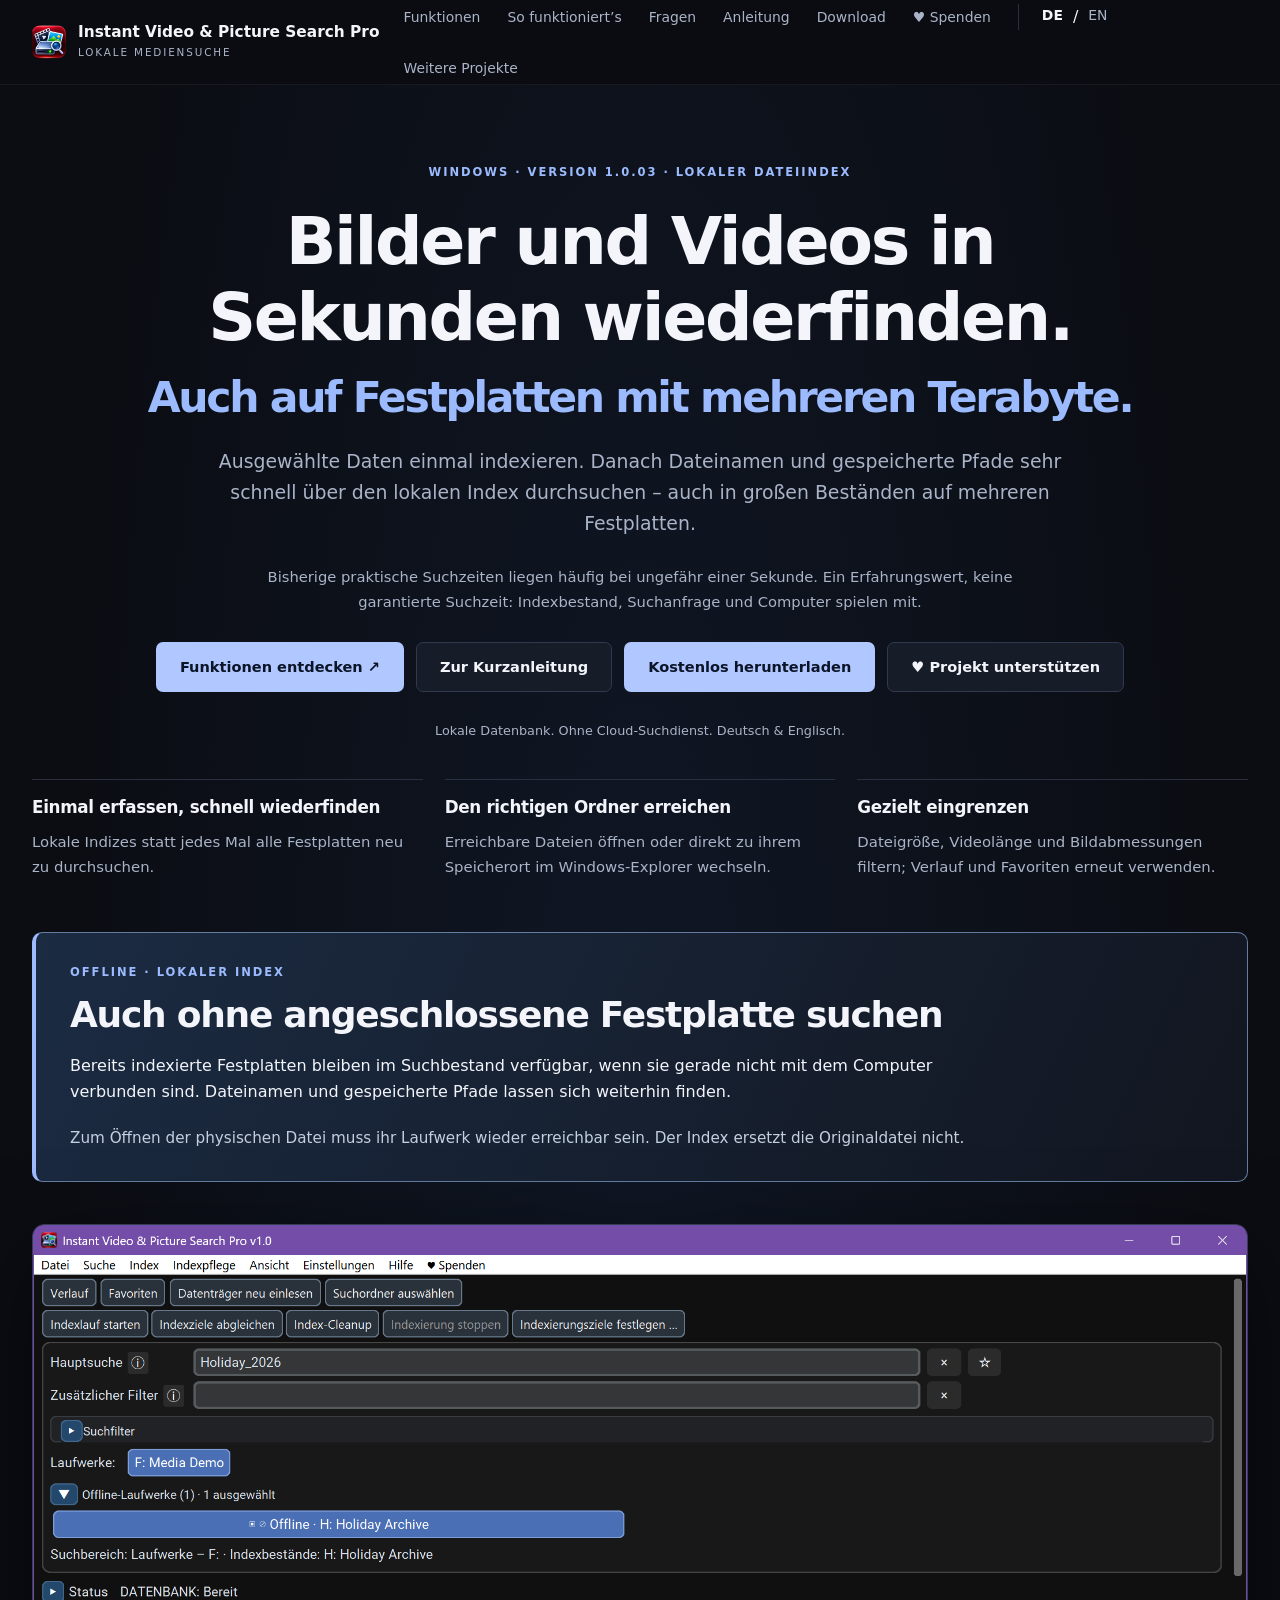
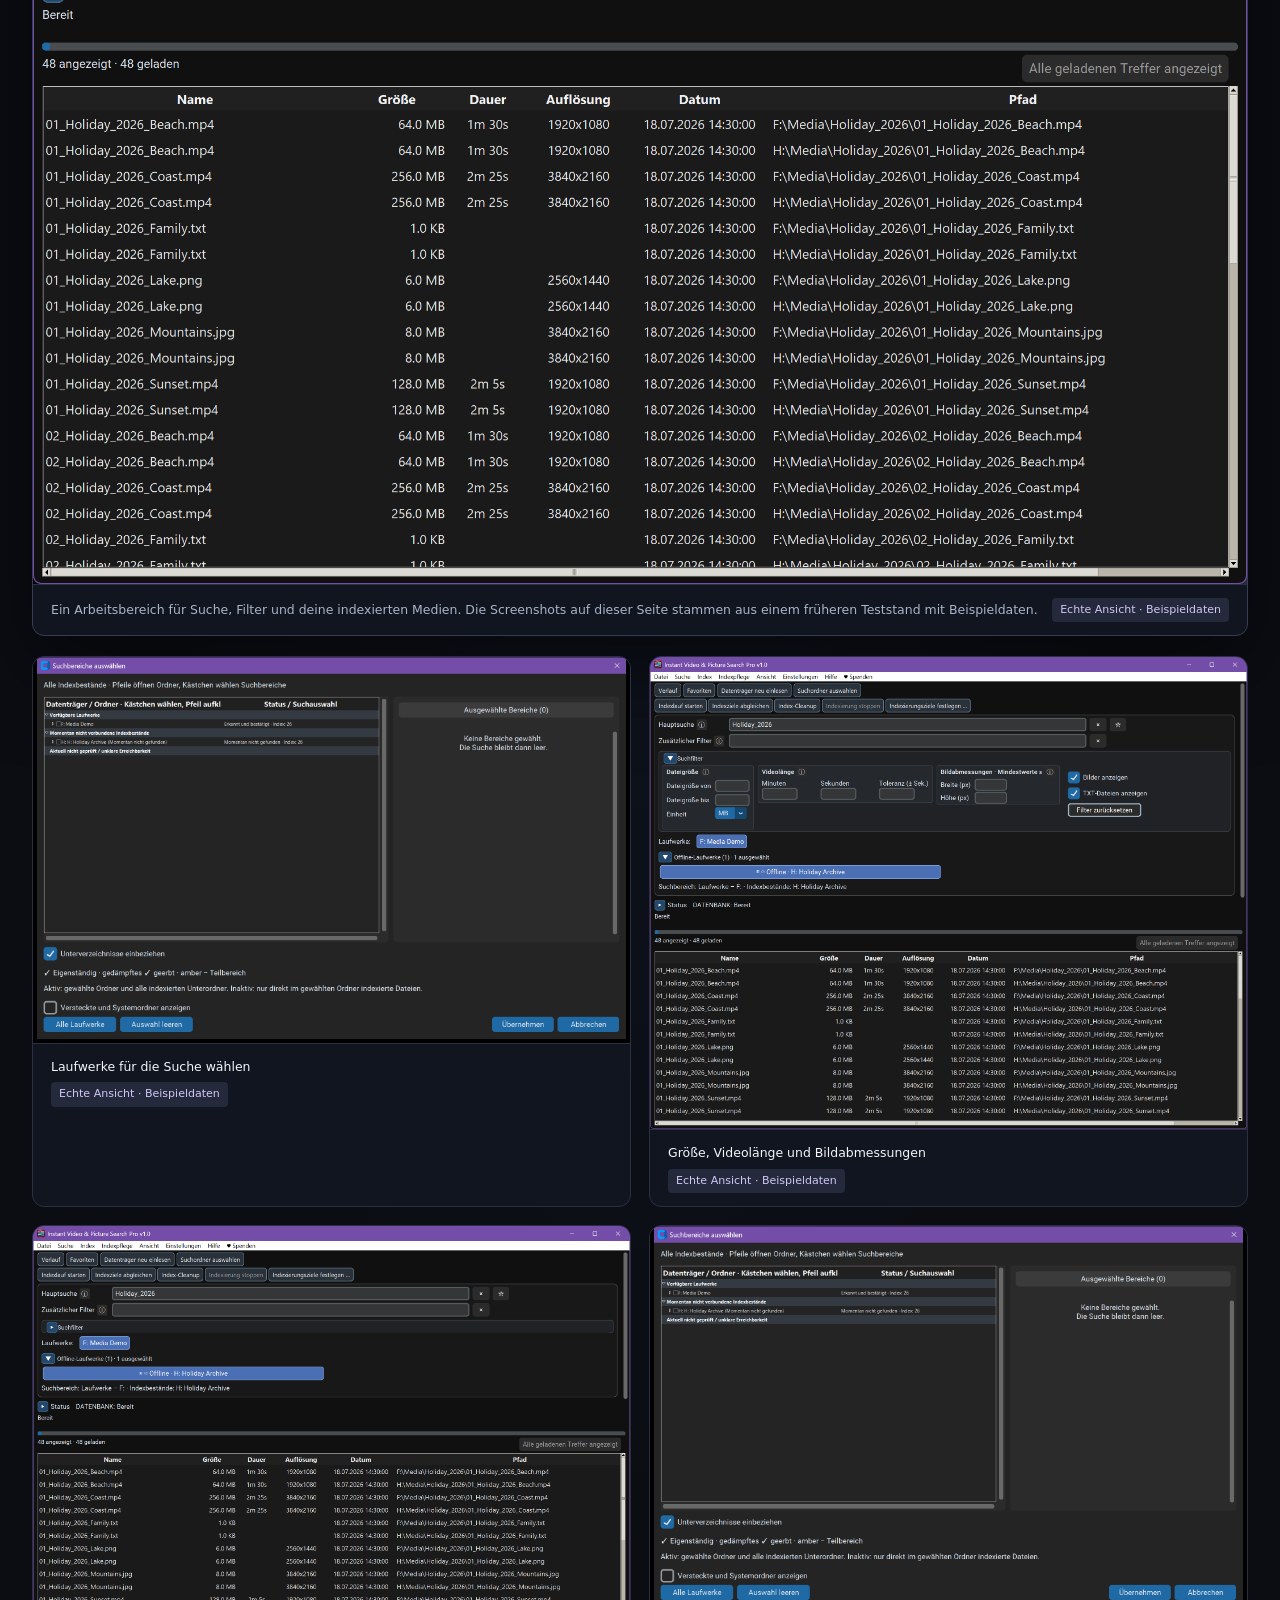
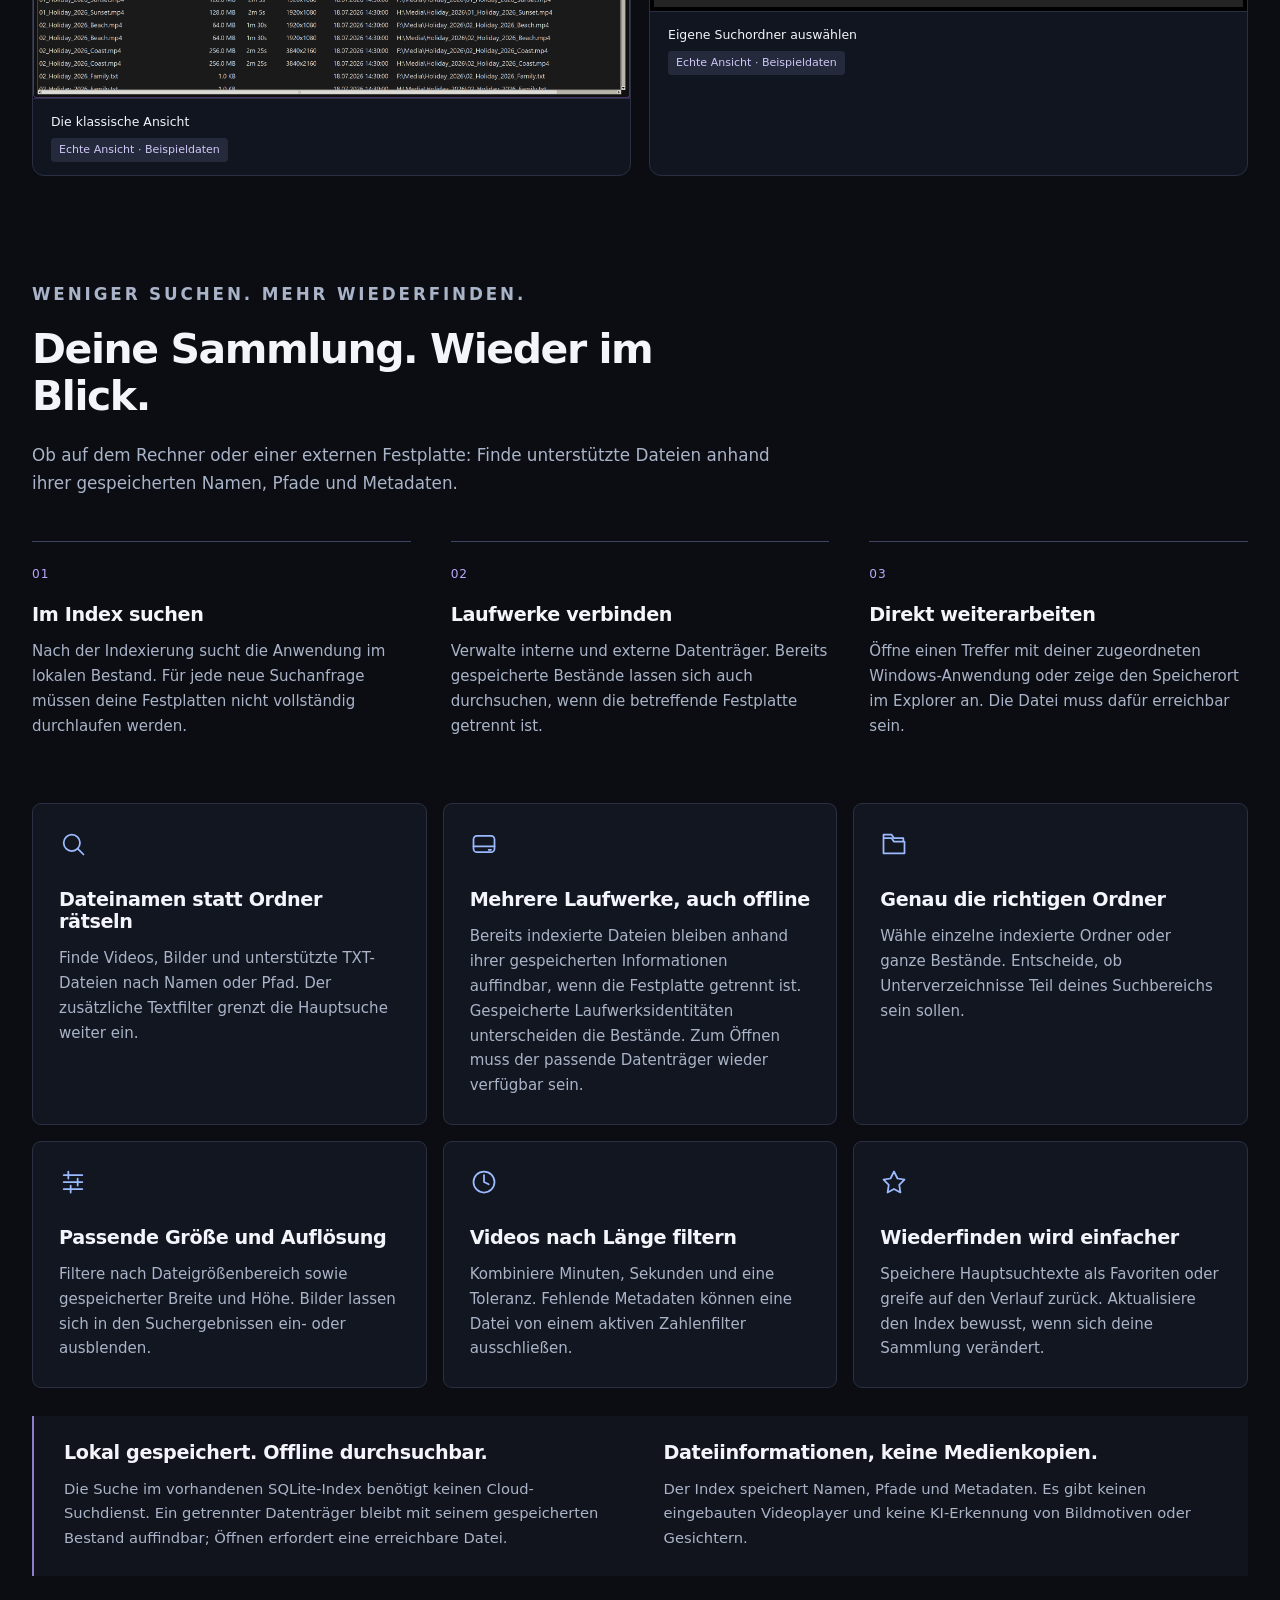
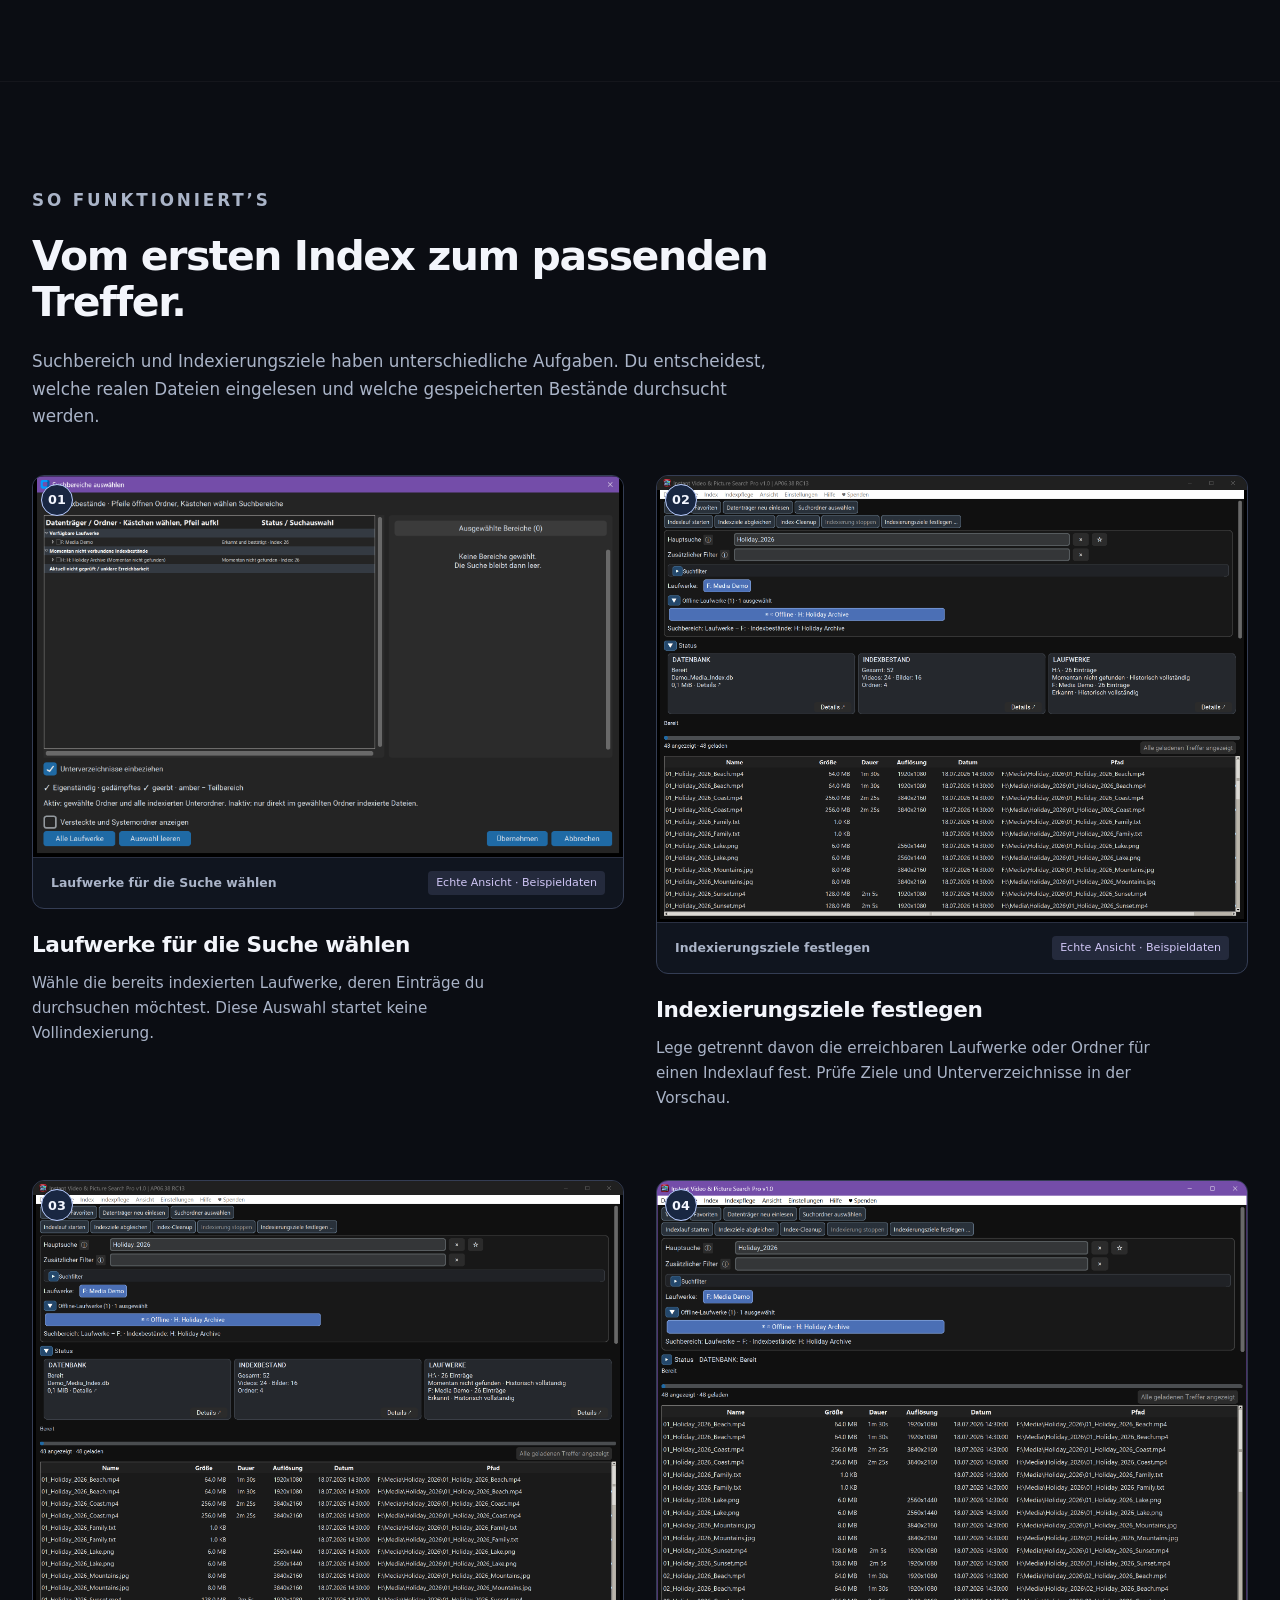
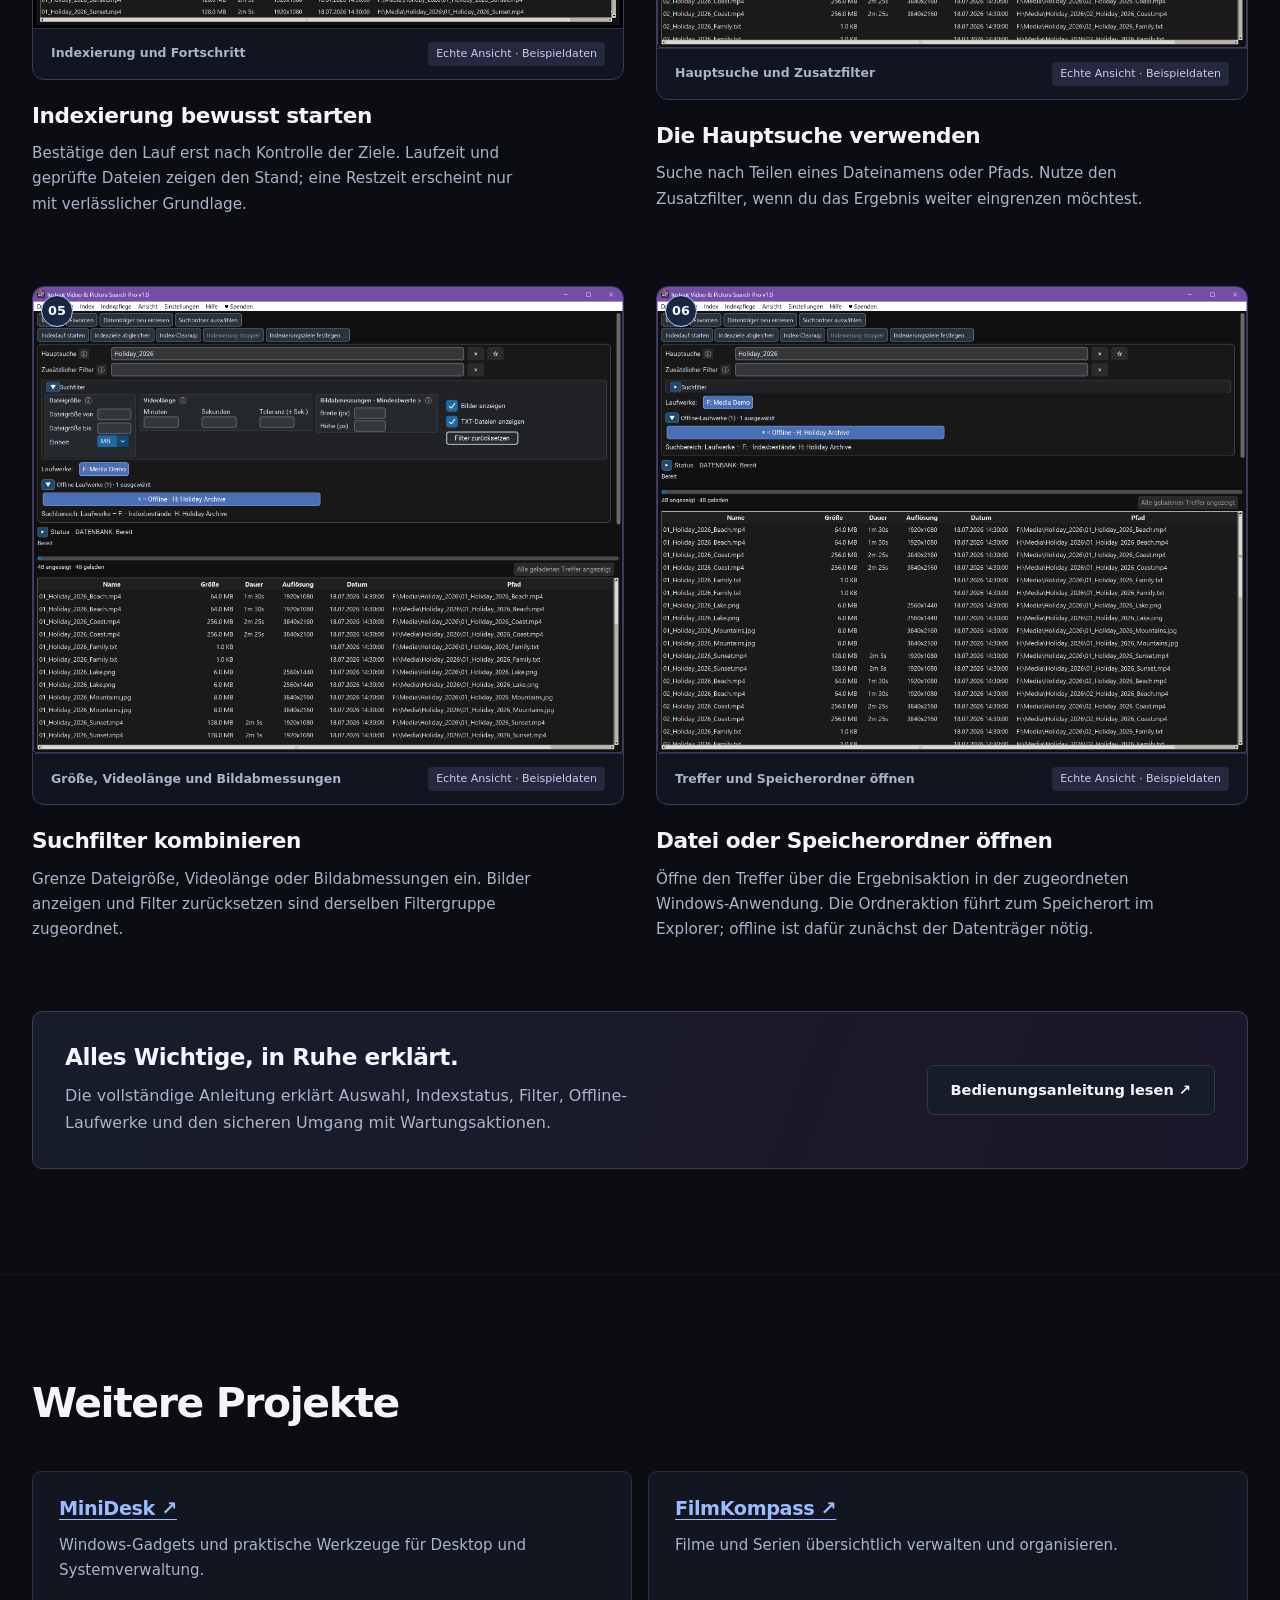
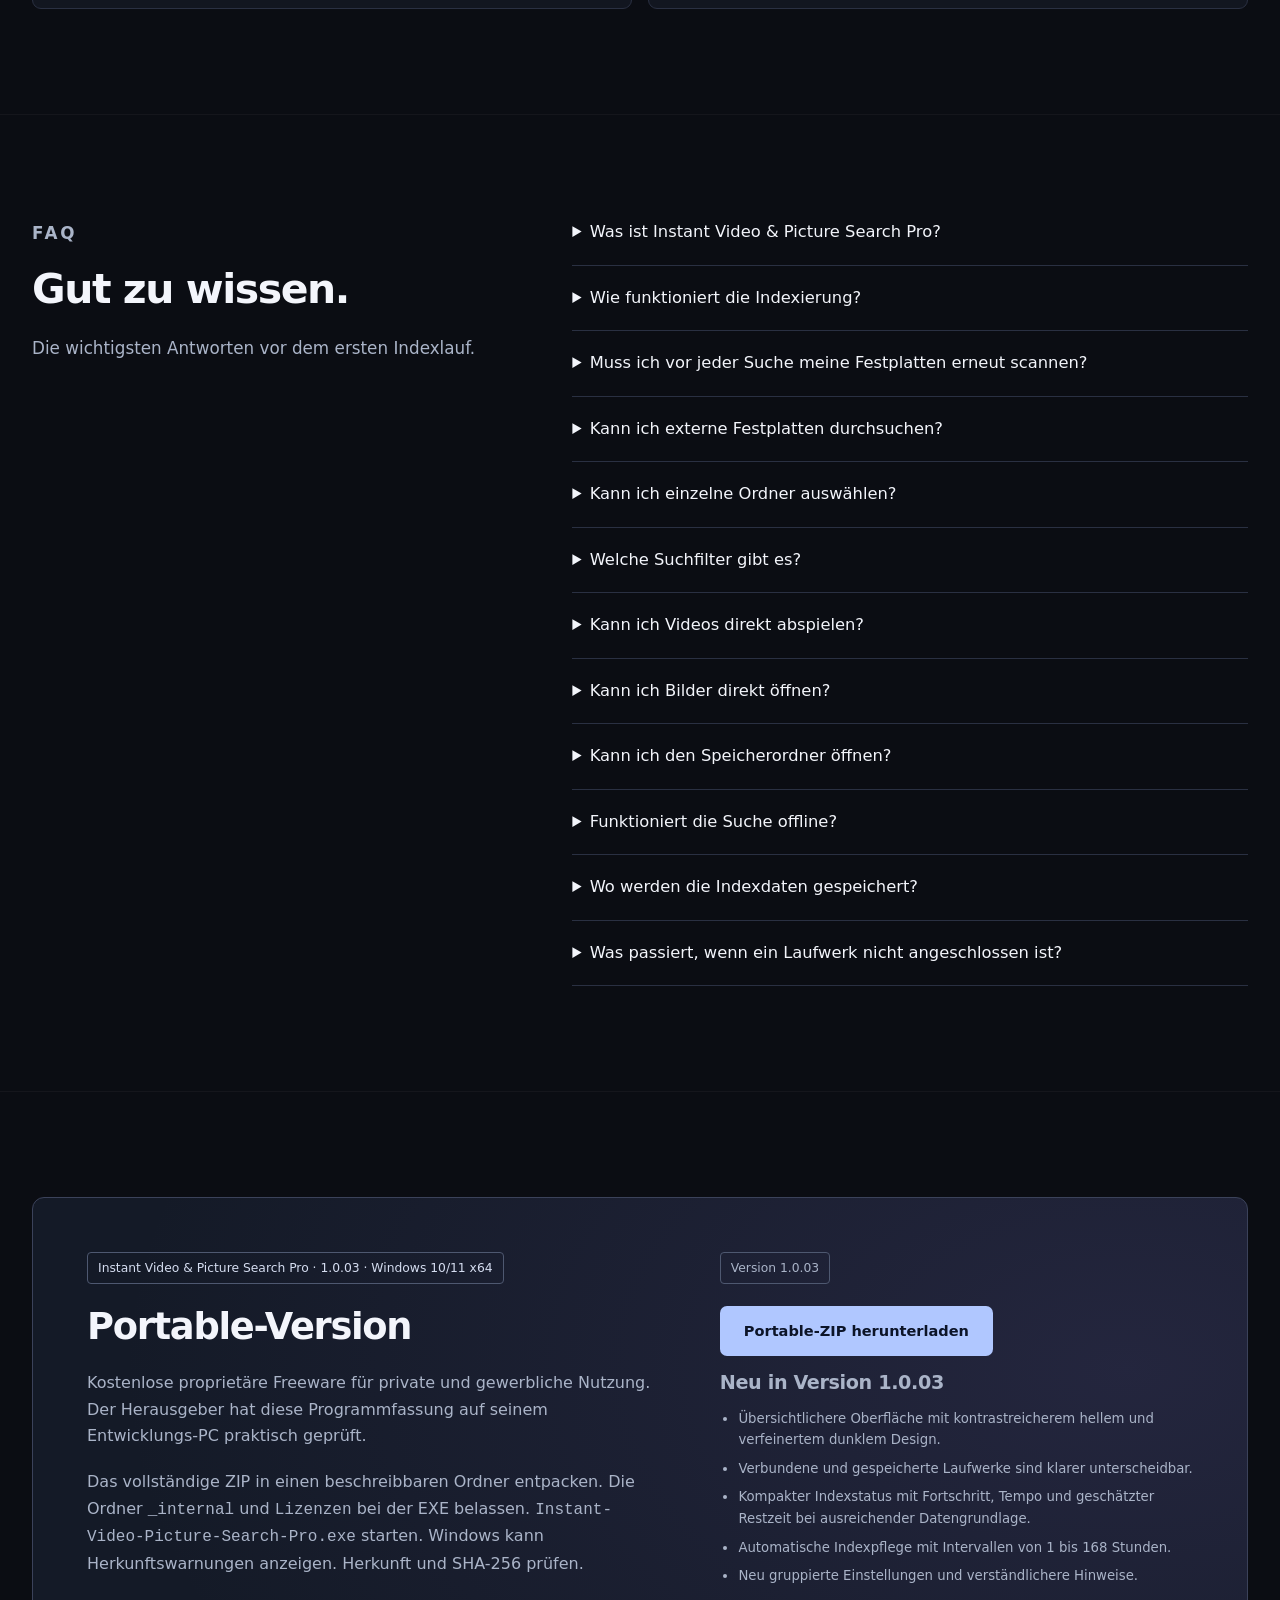
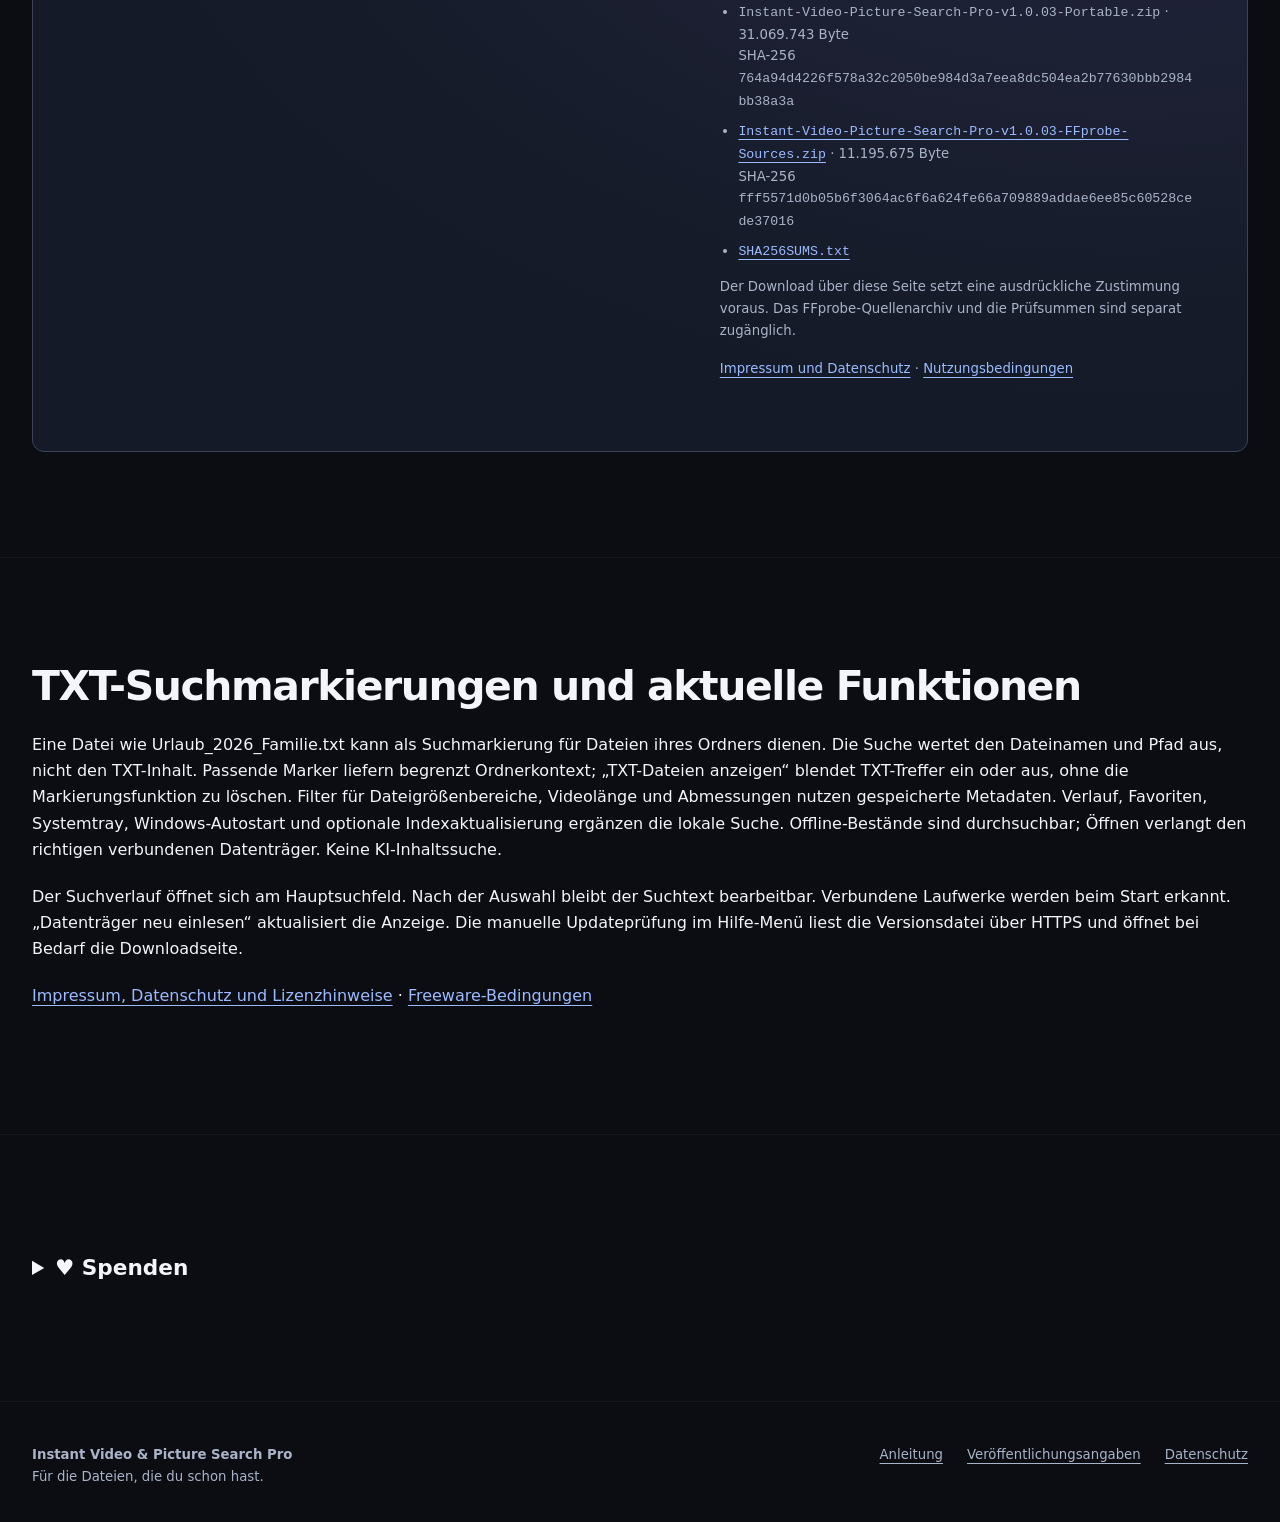
==== commit 8da123b1: "Update the bilingual website for v1.0.03" ====
--- a/docs/de/index.html
+++ b/docs/de/index.html
@@ -2,12 +2,12 @@
 <html lang="de"><head><meta charset="utf-8"><meta name="viewport" content="width=device-width,initial-scale=1">
 <title>Videos und Bilder auf Festplatten finden | Instant Video & Picture Search Pro</title><meta name="description" content="Videos und Bilder unter Windows nach Dateinamen finden: lokaler Index, mehrere Festplatten und Filter für Größe, Auflösung und Videolänge. Deutsch und Englisch.">
 <meta name="color-scheme" content="dark"><meta name="theme-color" content="#0b0d13">
-<meta property="og:type" content="website"><meta property="og:site_name" content="Instant Video & Picture Search Pro"><meta property="og:locale" content="de_DE"><meta property="og:locale:alternate" content="en_GB"><meta property="og:title" content="Videos und Bilder auf Festplatten finden | Instant Video & Picture Search Pro"><meta property="og:description" content="Videos und Bilder unter Windows nach Dateinamen finden: lokaler Index, mehrere Festplatten und Filter für Größe, Auflösung und Videolänge. Deutsch und Englisch."><meta property="og:image" content="https://stigliz81.github.io/Instant-Video-Picture-Search-Pro/assets/images/web04-main-de.png"><meta property="og:image:alt" content="Instant Video & Picture Search Pro · 1.0 · Windows"><meta property="og:image:width" content="2104"><meta property="og:image:height" content="1663"><meta name="twitter:card" content="summary_large_image"><meta name="twitter:image" content="https://stigliz81.github.io/Instant-Video-Picture-Search-Pro/assets/images/web04-main-de.png">
-<link rel="icon" type="image/png" href="../assets/images/product-icon.png"><link rel="stylesheet" href="../assets/css/site.css?v=spenden-navigation"><script src="../assets/js/site.js" defer></script><link rel="icon" href="../favicon.ico"><link rel="canonical" href="https://stigliz81.github.io/Instant-Video-Picture-Search-Pro/de/"><link rel="alternate" hreflang="de" href="https://stigliz81.github.io/Instant-Video-Picture-Search-Pro/de/"><link rel="alternate" hreflang="en" href="https://stigliz81.github.io/Instant-Video-Picture-Search-Pro/en/"><link rel="alternate" hreflang="x-default" href="https://stigliz81.github.io/Instant-Video-Picture-Search-Pro/"></head><body>
+<meta property="og:type" content="website"><meta property="og:site_name" content="Instant Video & Picture Search Pro"><meta property="og:locale" content="de_DE"><meta property="og:locale:alternate" content="en_GB"><meta property="og:title" content="Videos und Bilder auf Festplatten finden | Instant Video & Picture Search Pro"><meta property="og:description" content="Videos und Bilder unter Windows nach Dateinamen finden: lokaler Index, mehrere Festplatten und Filter für Größe, Auflösung und Videolänge. Deutsch und Englisch."><meta property="og:image" content="https://stigliz81.github.io/Instant-Video-Picture-Search-Pro/assets/images/web04-main-de.png"><meta property="og:image:alt" content="Instant Video & Picture Search Pro · 1.0.03 · Windows"><meta property="og:image:width" content="2104"><meta property="og:image:height" content="1663"><meta name="twitter:card" content="summary_large_image"><meta name="twitter:image" content="https://stigliz81.github.io/Instant-Video-Picture-Search-Pro/assets/images/web04-main-de.png">
+<link rel="icon" type="image/png" href="../assets/images/product-icon.png"><link rel="stylesheet" href="../assets/css/site.css?v=web-release-03"><script src="../assets/js/site.js" defer></script><link rel="icon" href="../favicon.ico"><link rel="canonical" href="https://stigliz81.github.io/Instant-Video-Picture-Search-Pro/de/"><link rel="alternate" hreflang="de" href="https://stigliz81.github.io/Instant-Video-Picture-Search-Pro/de/"><link rel="alternate" hreflang="en" href="https://stigliz81.github.io/Instant-Video-Picture-Search-Pro/en/"><link rel="alternate" hreflang="x-default" href="https://stigliz81.github.io/Instant-Video-Picture-Search-Pro/"></head><body>
 <a class="skip" href="#main">Zum Inhalt</a>
 <header class="site-header"><div class="wrap header-inner"><a class="brand" href="../de/index.html" aria-label="Instant Video & Picture Search Pro · Startseite"><img src="../assets/images/product-icon.png" alt="" width="34" height="34"><span>Instant Video & Picture Search Pro<br><small>LOKALE MEDIENSUCHE</small></span></a><nav class="nav" aria-label="Hauptnavigation"><a href="../de/index.html#features">Funktionen</a><a class="nav-how" href="../de/index.html#how">So funktioniert’s</a><a href="../de/index.html#faq">Fragen</a><a href="../docs/de/guide.html">Anleitung</a><a href="#download" data-download-nav>Download</a><a class="nav-support" href="#support">♥ Spenden</a><span class="languages" aria-label="Sprache"><a href="index.html" lang="de" hreflang="de" aria-current="page">DE</a><span aria-hidden="true">/</span><a href="../en/index.html" lang="en" hreflang="en" >EN</a></span><a href="#projects">Weitere Projekte</a></nav></div></header>
 <main id="main">
-<section class="hero"><div class="wrap"><div class="eyebrow">WINDOWS · VERSION 1.0 · LOKALER DATEIINDEX</div><h1>Bilder und Videos in Sekunden wiederfinden.<br><span>Auch auf Festplatten mit mehreren Terabyte.</span></h1><p class="intro">Ausgewählte Daten einmal indexieren. Danach Dateinamen und gespeicherte Pfade sehr schnell über den lokalen Index durchsuchen – auch in großen Beständen auf mehreren Festplatten.</p><p class="practice-note">Bisherige praktische Suchzeiten liegen häufig bei ungefähr einer Sekunde. Ein Erfahrungswert, keine garantierte Suchzeit: Indexbestand, Suchanfrage und Computer spielen mit.</p><div class="actions"><a class="button" href="#features">Funktionen entdecken <span aria-hidden="true">&nbsp;↗</span></a><a class="button secondary" href="#how">Zur Kurzanleitung</a><button type="button" class="button" data-open-download disabled>Kostenlos herunterladen</button><a class="button secondary" href="#support">♥ Projekt unterstützen</a></div><p class="small-note">Lokale Datenbank. Ohne Cloud-Suchdienst. Deutsch & Englisch.</p>
+<section class="hero"><div class="wrap"><div class="eyebrow">WINDOWS · VERSION 1.0.03 · LOKALER DATEIINDEX</div><h1>Bilder und Videos in Sekunden wiederfinden.<br><span>Auch auf Festplatten mit mehreren Terabyte.</span></h1><p class="intro">Ausgewählte Daten einmal indexieren. Danach Dateinamen und gespeicherte Pfade sehr schnell über den lokalen Index durchsuchen – auch in großen Beständen auf mehreren Festplatten.</p><p class="practice-note">Bisherige praktische Suchzeiten liegen häufig bei ungefähr einer Sekunde. Ein Erfahrungswert, keine garantierte Suchzeit: Indexbestand, Suchanfrage und Computer spielen mit.</p><div class="actions"><a class="button" href="#features">Funktionen entdecken <span aria-hidden="true">&nbsp;↗</span></a><a class="button secondary" href="#how">Zur Kurzanleitung</a><button type="button" class="button" data-open-download disabled>Kostenlos herunterladen</button><a class="button secondary" href="#support">♥ Projekt unterstützen</a></div><p class="small-note">Lokale Datenbank. Ohne Cloud-Suchdienst. Deutsch & Englisch.</p>
 <div class="quick-benefits"><article><h3>Einmal erfassen, schnell wiederfinden</h3><p>Lokale Indizes statt jedes Mal alle Festplatten neu zu durchsuchen.</p></article><article><h3>Den richtigen Ordner erreichen</h3><p>Erreichbare Dateien öffnen oder direkt zu ihrem Speicherort im Windows-Explorer wechseln.</p></article><article><h3>Gezielt eingrenzen</h3><p>Dateigröße, Videolänge und Bildabmessungen filtern; Verlauf und Favoriten erneut verwenden.</p></article></div><aside class="offline-highlight" id="offline-search"><div class="eyebrow">Offline · Lokaler Index</div><h2>Auch ohne angeschlossene Festplatte suchen</h2><p>Bereits indexierte Festplatten bleiben im Suchbestand verfügbar, wenn sie gerade nicht mit dem Computer verbunden sind. Dateinamen und gespeicherte Pfade lassen sich weiterhin finden.</p><p class="offline-limit">Zum Öffnen der physischen Datei muss ihr Laufwerk wieder erreichbar sein. Der Index ersetzt die Originaldatei nicht.</p></aside><figure class="screenshot hero-shot"><a href="../assets/images/web04-main-de.png" data-lightbox data-caption="Das Hauptfenster" aria-label="Bild vergrößern: Das Hauptfenster"><img src="../assets/images/web04-main-de.png" width="2104" height="1663" alt="Das Hauptfenster" fetchpriority="high" decoding="async"></a><figcaption>Ein Arbeitsbereich für Suche, Filter und deine indexierten Medien. Die Screenshots auf dieser Seite stammen aus einem früheren Teststand mit Beispieldaten.<span class="badge">Echte Ansicht · Beispieldaten</span></figcaption></figure>
 <div class="gallery">
 <figure class="screenshot "><a href="../assets/images/web04-folders-de.png" data-lightbox data-caption="Laufwerke für die Suche wählen" aria-label="Bild vergrößern: Laufwerke für die Suche wählen"><img src="../assets/images/web04-folders-de.png" width="1862" height="1202" alt="Laufwerke für die Suche wählen" loading="lazy" decoding="async"></a><figcaption><strong>Laufwerke für die Suche wählen</strong><span class="badge">Echte Ansicht · Beispieldaten</span></figcaption></figure>
@@ -51,9 +51,9 @@
 <details><summary>Funktioniert die Suche offline?</summary><p>Die Suche im lokalen Index benötigt keinen Cloud-Suchdienst. Auch gespeicherte Bestände getrennter Laufwerke können durchsucht werden; die Originaldateien sind dadurch nicht automatisch verfügbar.</p></details>
 <details><summary>Wo werden die Indexdaten gespeichert?</summary><p>In der bewusst ausgewählten lokalen SQLite-Datei. Bestehende benutzerbezogene Einstellungen liegen weiter im ExplorerSuche-Bereich unter den lokalen Windows-Anwendungsdaten. Der Index enthält Dateiinformationen, keine vollständigen Medienkopien.</p></details>
 <details><summary>Was passiert, wenn ein Laufwerk nicht angeschlossen ist?</summary><p>Sein gespeicherter Indexbestand kann weiterhin als Suchbereich dienen. Dateien lassen sich erst öffnen, wenn sie wieder sicher erreichbar sind. Ein gleicher Laufwerksbuchstabe allein beweist keine Identität.</p></details>
-</div></div></section><section class="section" id="download"><div class="wrap"><div class="download-box"><div><span class="release-label">Instant Video &amp; Picture Search Pro · 1.0 · Windows 10/11 x64</span><h2>Portable-Version</h2><p>Kostenlose proprietäre Freeware für private und gewerbliche Nutzung. Der Herausgeber hat diese Programmfassung auf seinem Entwicklungs-PC praktisch geprüft.</p><p>Das vollständige ZIP in einen beschreibbaren Ordner entpacken. Die Ordner <code>_internal</code> und <code>Lizenzen</code> bei der EXE belassen. <code>Instant-Video-Picture-Search-Pro.exe</code> starten. Windows kann Herkunftswarnungen anzeigen. Herkunft und SHA-256 prüfen.</p></div><div><p class="release-label"><time datetime="2026-11-22">Veröffentlicht am 22.11.2026</time></p><div class="actions download-actions"><button type="button" class="button" id="portable-download" data-open-download disabled data-download-url="https://github.com/Stigliz81/Instant-Video-Picture-Search-Pro/releases/download/v1.0/Instant-Video-Picture-Search-Pro-v1.0-Portable.zip">Portable-ZIP herunterladen</button></div><noscript><p>Zum Öffnen der Downloadzustimmung ist JavaScript erforderlich.</p></noscript><div class="download-meta"><ul><li><code>Instant-Video-Picture-Search-Pro-v1.0-Portable.zip</code> · 30.930.471 Byte<br>SHA-256 <code class="release-hash">5b43d19f8616641039c2ae5e6d4fd9032e7741575e0ff790e98301478534af4e</code></li><li><a href="https://github.com/Stigliz81/Instant-Video-Picture-Search-Pro/releases/download/v1.0/Instant-Video-Picture-Search-Pro-v1.0-FFprobe-Sources.zip"><code>Instant-Video-Picture-Search-Pro-v1.0-FFprobe-Sources.zip</code></a> · 11.195.675 Byte<br>SHA-256 <code class="release-hash">fff5571d0b05b6f3064ac6f6a624fe66a709889addae6ee85c60528cede37016</code></li><li><a href="https://github.com/Stigliz81/Instant-Video-Picture-Search-Pro/releases/download/v1.0/SHA256SUMS.txt"><code>SHA256SUMS.txt</code></a></li></ul><p>Der Download über diese Seite setzt eine ausdrückliche Zustimmung voraus. Das FFprobe-Quellenarchiv und die Prüfsummen sind separat zugänglich.</p><p><a href="legal.html">Impressum und Datenschutz</a> · <a href="terms.html">Nutzungsbedingungen</a></p></div></div></div></div></section><section class="section" id="web03"><div class="wrap"><h2>TXT-Suchmarkierungen und aktuelle Funktionen</h2><p>Eine Datei wie Urlaub_2026_Familie.txt kann als Suchmarkierung für Dateien ihres Ordners dienen. Die Suche wertet den Dateinamen und Pfad aus, nicht den TXT-Inhalt. Passende Marker liefern begrenzt Ordnerkontext; „TXT-Dateien anzeigen“ blendet TXT-Treffer ein oder aus, ohne die Markierungsfunktion zu löschen. Filter für Dateigrößenbereiche, Videolänge und Abmessungen nutzen gespeicherte Metadaten. Verlauf, Favoriten, Systemtray, Windows-Autostart und optionale Indexaktualisierung ergänzen die lokale Suche. Offline-Bestände sind durchsuchbar; Öffnen verlangt den richtigen verbundenen Datenträger. Keine KI-Inhaltssuche.</p><p>Der Suchverlauf öffnet sich am Hauptsuchfeld. Nach der Auswahl bleibt der Suchtext bearbeitbar. Verbundene Laufwerke werden beim Start erkannt. „Datenträger neu einlesen“ aktualisiert die Anzeige. Die manuelle Updateprüfung im Hilfe-Menü liest die Versionsdatei über HTTPS und öffnet bei Bedarf die Downloadseite.</p><p><a href="legal.html">Impressum, Datenschutz und Lizenzhinweise</a> · <a href="terms.html">Freeware-Bedingungen</a></p></div></section><section class="section" id="support"><div class="wrap">
+</div></div></section><section class="section" id="download"><div class="wrap"><div class="download-box"><div><span class="release-label">Instant Video &amp; Picture Search Pro · 1.0.03 · Windows 10/11 x64</span><h2>Portable-Version</h2><p>Kostenlose proprietäre Freeware für private und gewerbliche Nutzung. Der Herausgeber hat diese Programmfassung auf seinem Entwicklungs-PC praktisch geprüft.</p><p>Das vollständige ZIP in einen beschreibbaren Ordner entpacken. Die Ordner <code>_internal</code> und <code>Lizenzen</code> bei der EXE belassen. <code>Instant-Video-Picture-Search-Pro.exe</code> starten. Windows kann Herkunftswarnungen anzeigen. Herkunft und SHA-256 prüfen.</p></div><div><p class="release-label">Version 1.0.03</p><div class="actions download-actions"><button type="button" class="button" id="portable-download" data-open-download disabled data-download-url="https://github.com/Stigliz81/Instant-Video-Picture-Search-Pro/releases/download/v1.0.03/Instant-Video-Picture-Search-Pro-v1.0.03-Portable.zip">Portable-ZIP herunterladen</button></div><noscript><p>Zum Öffnen der Downloadzustimmung ist JavaScript erforderlich.</p></noscript><div class="download-meta"><h3>Neu in Version 1.0.03</h3><ul><li>Übersichtlichere Oberfläche mit kontrastreicherem hellem und verfeinertem dunklem Design.</li><li>Verbundene und gespeicherte Laufwerke sind klarer unterscheidbar.</li><li>Kompakter Indexstatus mit Fortschritt, Tempo und geschätzter Restzeit bei ausreichender Datengrundlage.</li><li>Automatische Indexpflege mit Intervallen von 1 bis 168 Stunden.</li><li>Neu gruppierte Einstellungen und verständlichere Hinweise.</li></ul><ul><li><code>Instant-Video-Picture-Search-Pro-v1.0.03-Portable.zip</code> · 31.069.743 Byte<br>SHA-256 <code class="release-hash">764a94d4226f578a32c2050be984d3a7eea8dc504ea2b77630bbb2984bb38a3a</code></li><li><a href="https://github.com/Stigliz81/Instant-Video-Picture-Search-Pro/releases/download/v1.0.03/Instant-Video-Picture-Search-Pro-v1.0.03-FFprobe-Sources.zip"><code>Instant-Video-Picture-Search-Pro-v1.0.03-FFprobe-Sources.zip</code></a> · 11.195.675 Byte<br>SHA-256 <code class="release-hash">fff5571d0b05b6f3064ac6f6a624fe66a709889addae6ee85c60528cede37016</code></li><li><a href="https://github.com/Stigliz81/Instant-Video-Picture-Search-Pro/releases/download/v1.0.03/SHA256SUMS.txt"><code>SHA256SUMS.txt</code></a></li></ul><p>Der Download über diese Seite setzt eine ausdrückliche Zustimmung voraus. Das FFprobe-Quellenarchiv und die Prüfsummen sind separat zugänglich.</p><p><a href="legal.html">Impressum und Datenschutz</a> · <a href="terms.html">Nutzungsbedingungen</a></p></div></div></div></div></section><section class="section" id="web03"><div class="wrap"><h2>TXT-Suchmarkierungen und aktuelle Funktionen</h2><p>Eine Datei wie Urlaub_2026_Familie.txt kann als Suchmarkierung für Dateien ihres Ordners dienen. Die Suche wertet den Dateinamen und Pfad aus, nicht den TXT-Inhalt. Passende Marker liefern begrenzt Ordnerkontext; „TXT-Dateien anzeigen“ blendet TXT-Treffer ein oder aus, ohne die Markierungsfunktion zu löschen. Filter für Dateigrößenbereiche, Videolänge und Abmessungen nutzen gespeicherte Metadaten. Verlauf, Favoriten, Systemtray, Windows-Autostart und optionale Indexaktualisierung ergänzen die lokale Suche. Offline-Bestände sind durchsuchbar; Öffnen verlangt den richtigen verbundenen Datenträger. Keine KI-Inhaltssuche.</p><p>Der Suchverlauf öffnet sich am Hauptsuchfeld. Nach der Auswahl bleibt der Suchtext bearbeitbar. Verbundene Laufwerke werden beim Start erkannt. „Datenträger neu einlesen“ aktualisiert die Anzeige. Die manuelle Updateprüfung im Hilfe-Menü liest die Versionsdatei über HTTPS und öffnet bei Bedarf die Downloadseite.</p><p><a href="legal.html">Impressum, Datenschutz und Lizenzhinweise</a> · <a href="terms.html">Freeware-Bedingungen</a></p></div></section><section class="section" id="support"><div class="wrap">
 <details class="support-disclosure"><summary>♥ Spenden</summary><p>Der Download ist kostenlos. Eine Spende ist freiwillig.</p>
-<div class="support-paypal"><div><a class="button secondary" href="https://paypal.me/Stigliz81" target="_blank" rel="noopener noreferrer">Mit PayPal.Me spenden ↗</a><p><a href="https://paypal.me/Stigliz81" target="_blank" rel="noopener noreferrer">https://paypal.me/Stigliz81</a></p>
+<div class="support-paypal"><div><a class="button secondary" href="https://paypal.me/Stigliz81" target="_blank" rel="noopener noreferrer">Mit PayPal.Me spenden ↗</a><p class="support-address"><a href="https://paypal.me/Stigliz81" target="_blank" rel="noopener noreferrer">https://paypal.me/Stigliz81</a></p>
 <details class="support-alternatives"><summary>Weitere Spendenmöglichkeiten</summary>
 <div class="payment-list">
 <details class="payment-card" name="donation-method">
@@ -97,8 +97,8 @@
 </details>
 </div>
 <a class="support-qr" href="https://paypal.me/Stigliz81" target="_blank" rel="noopener noreferrer"><img src="../assets/images/paypal-me-qr.png" alt="PayPal.Me QR" width="144" height="144"></a></div>
-</details></div></section><script src="../assets/js/support.js" defer></script></main>
-<script type="application/ld+json">{"@context": "https://schema.org", "@type": "SoftwareApplication", "name": "Instant Video & Picture Search Pro", "softwareVersion": "1.0", "operatingSystem": "Windows", "applicationCategory": "UtilitiesApplication", "inLanguage": ["de", "en"], "description": "Videos und Bilder unter Windows nach Dateinamen finden: lokaler Index, mehrere Festplatten und Filter für Größe, Auflösung und Videolänge. Deutsch und Englisch."}</script>
+</details></div></section><script src="../assets/js/support.js?v=spenden-fokus" defer></script></main>
+<script type="application/ld+json">{"@context": "https://schema.org", "@type": "SoftwareApplication", "name": "Instant Video & Picture Search Pro", "softwareVersion": "1.0.03", "operatingSystem": "Windows", "applicationCategory": "UtilitiesApplication", "inLanguage": ["de", "en"], "description": "Videos und Bilder unter Windows nach Dateinamen finden: lokaler Index, mehrere Festplatten und Filter für Größe, Auflösung und Videolänge. Deutsch und Englisch."}</script>
 <footer class="site-footer"><div class="wrap"><div class="footer-inner"><div><strong>Instant Video & Picture Search Pro</strong><br>Für die Dateien, die du schon hast.</div><div class="footer-links"><a href="../docs/de/guide.html">Anleitung</a><a href="../de/legal.html">Veröffentlichungsangaben</a><a href="../de/legal.html#privacy">Datenschutz</a></div></div></div></footer><dialog class="lightbox" id="lightbox" aria-label="Bild vergrößern"><div class="lightbox-bar"><p></p><button type="button">Schließen</button></div><img alt=""></dialog><dialog class="download-consent" id="download-consent" aria-labelledby="download-consent-title" aria-describedby="download-consent-intro">
 <form method="dialog">
 <h2 id="download-consent-title">Nutzungsbedingungen akzeptieren</h2>
--- a/docs/assets/css/site.css
+++ b/docs/assets/css/site.css
@@ -35,7 +35,6 @@
 .hero [data-open-download]:not(:disabled){cursor:pointer}
 @media(max-width:520px){.hero .actions{display:grid;grid-template-columns:repeat(2,minmax(0,1fr))}.hero .actions .button{text-align:center}}
 .nav .nav-support{white-space:nowrap}
-@media(max-width:800px){html{scroll-padding-top:170px}.site-header{position:sticky}}
 
 .support-disclosure summary{cursor:pointer;padding-block:10px}
 .support-disclosure summary:focus-visible{outline:2px solid currentColor;outline-offset:3px}
@@ -61,3 +60,12 @@
 .support-disclosure .copy-payment { font: inherit; color: inherit; background: var(--panel, #22344b); border: 1px solid var(--line, #627894); border-radius: 6px; padding: 8px 10px; cursor: pointer; }
 .support-disclosure .copy-payment:focus-visible { outline: 2px solid var(--accent, #8ee4ff); outline-offset: 3px; }
 .support-disclosure .copy-status:empty { display: none; }
+
+.support-disclosure .support-paypal .support-address {
+  margin: 6px 0 0;
+  font-size: .8125rem;
+  line-height: 1.5;
+  overflow-wrap: anywhere;
+}
+.support-disclosure .support-address a { color: var(--muted); user-select: text; }
+.support-disclosure .support-address a:hover { color: inherit; }
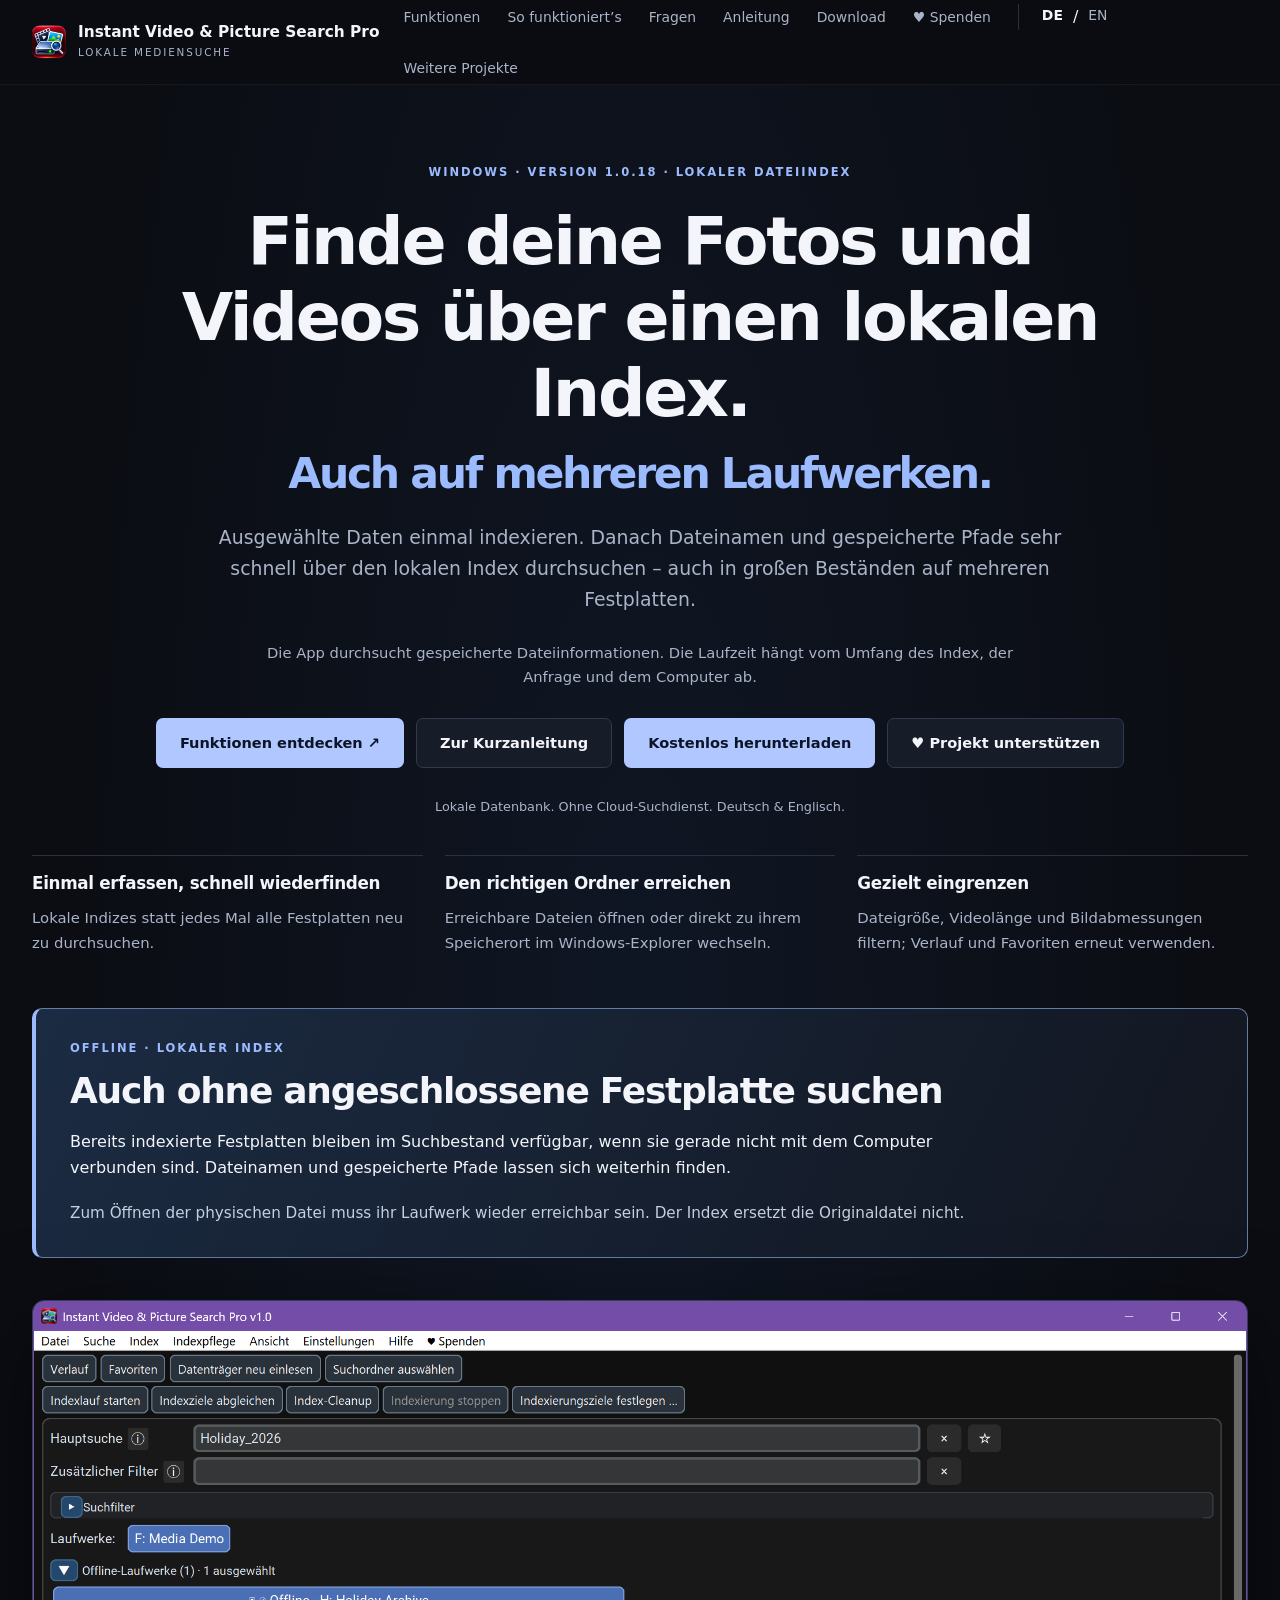
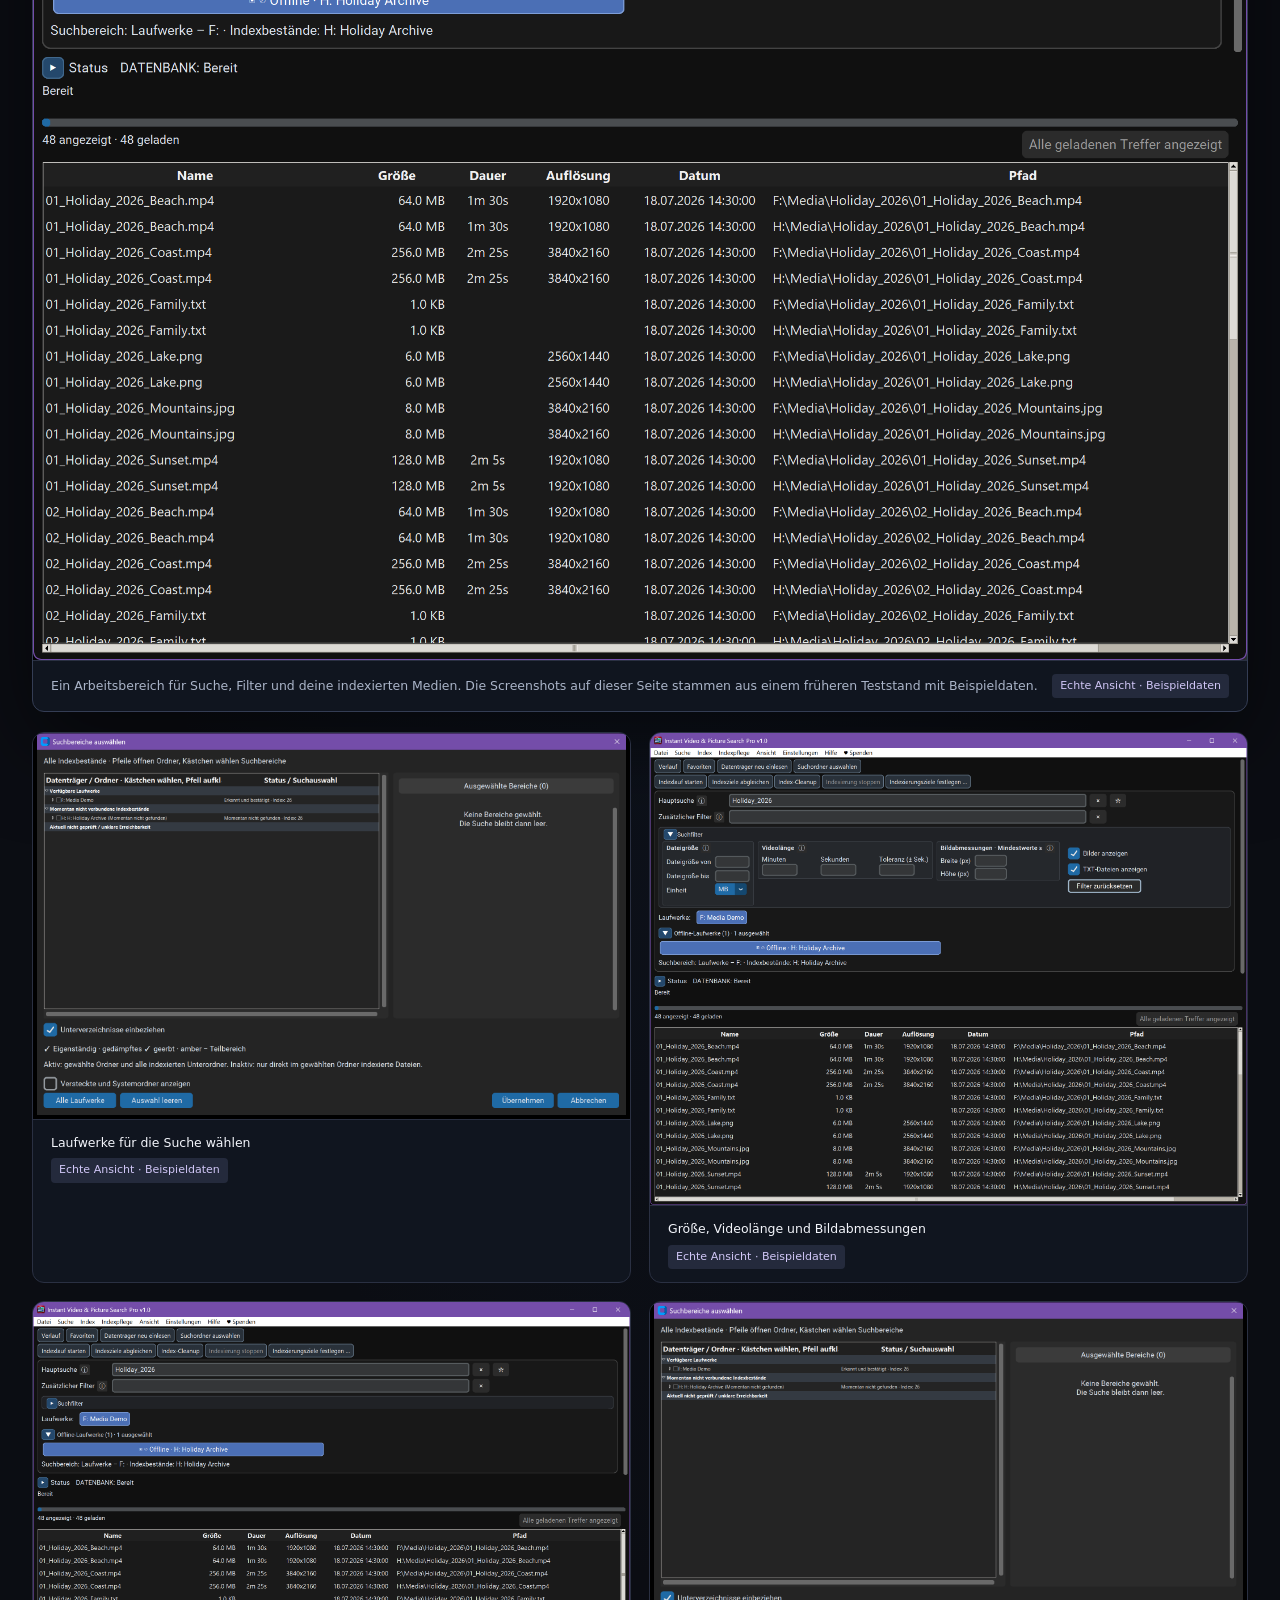
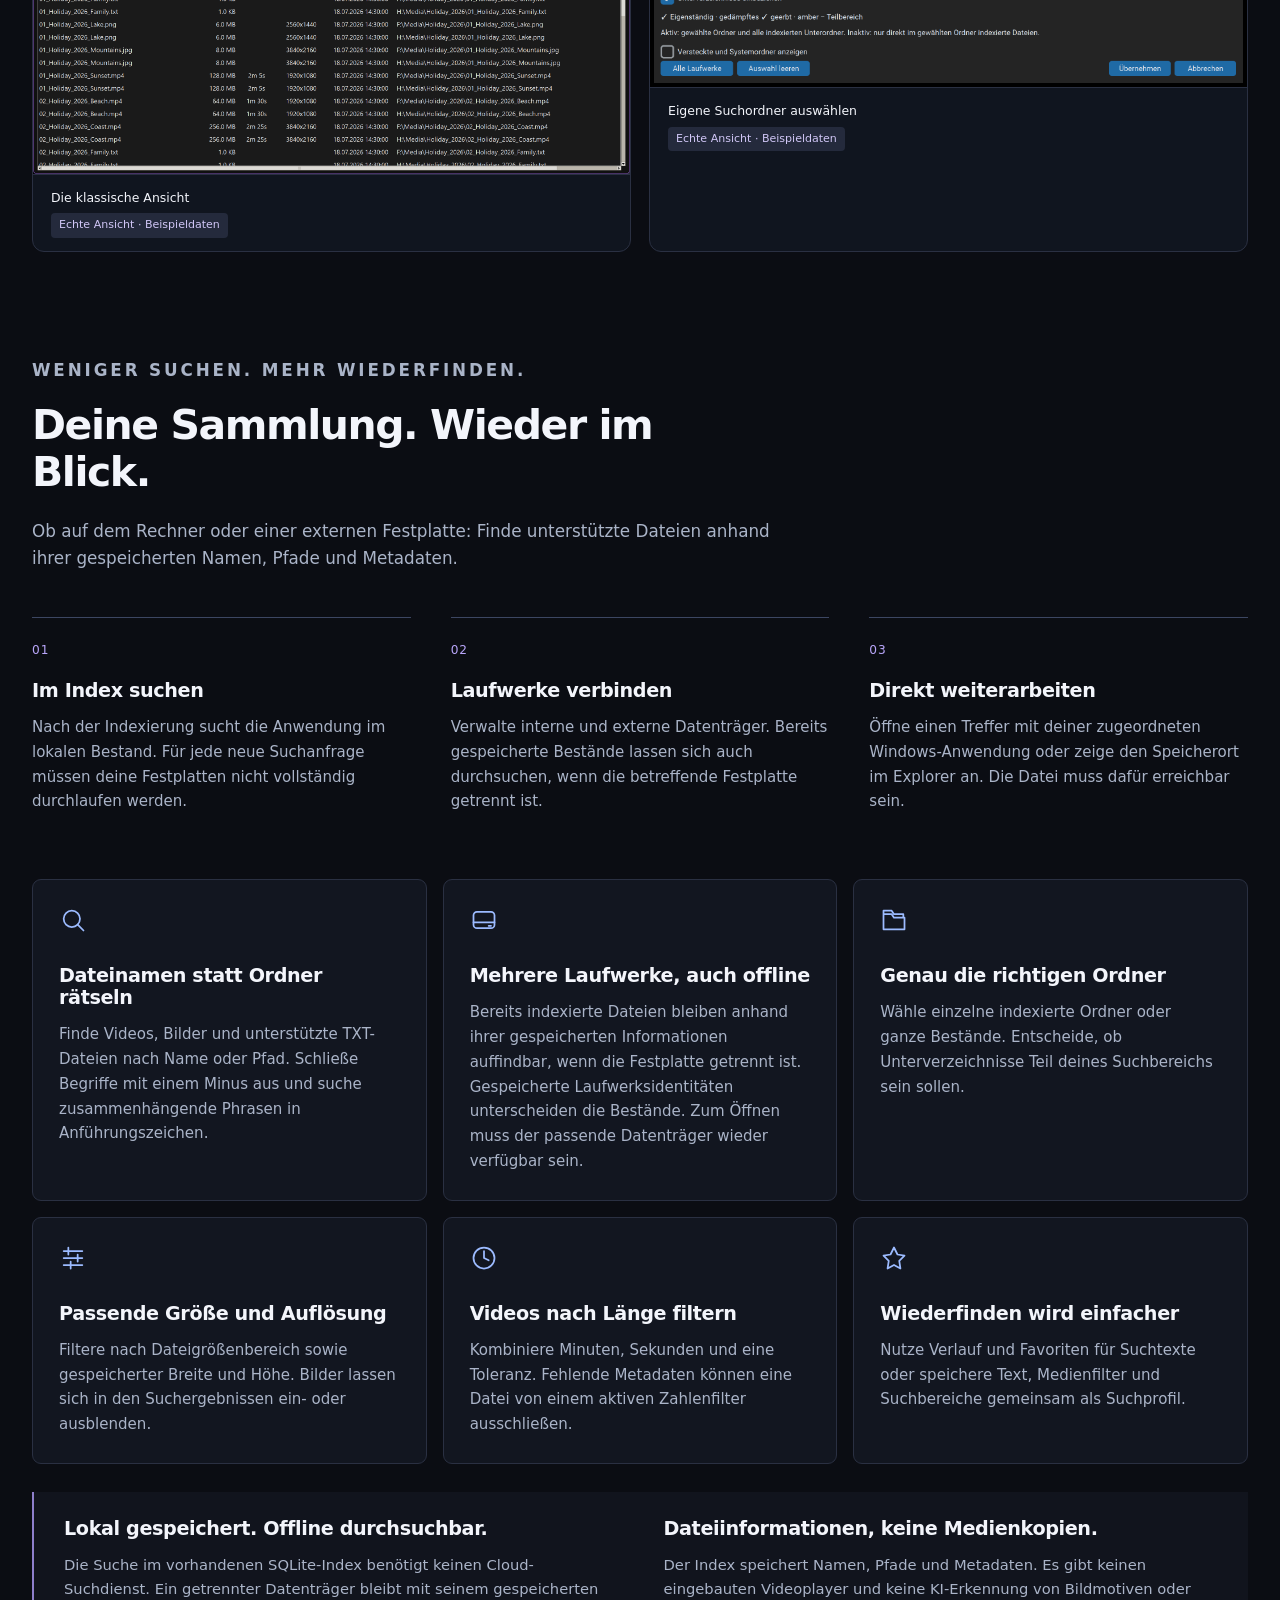
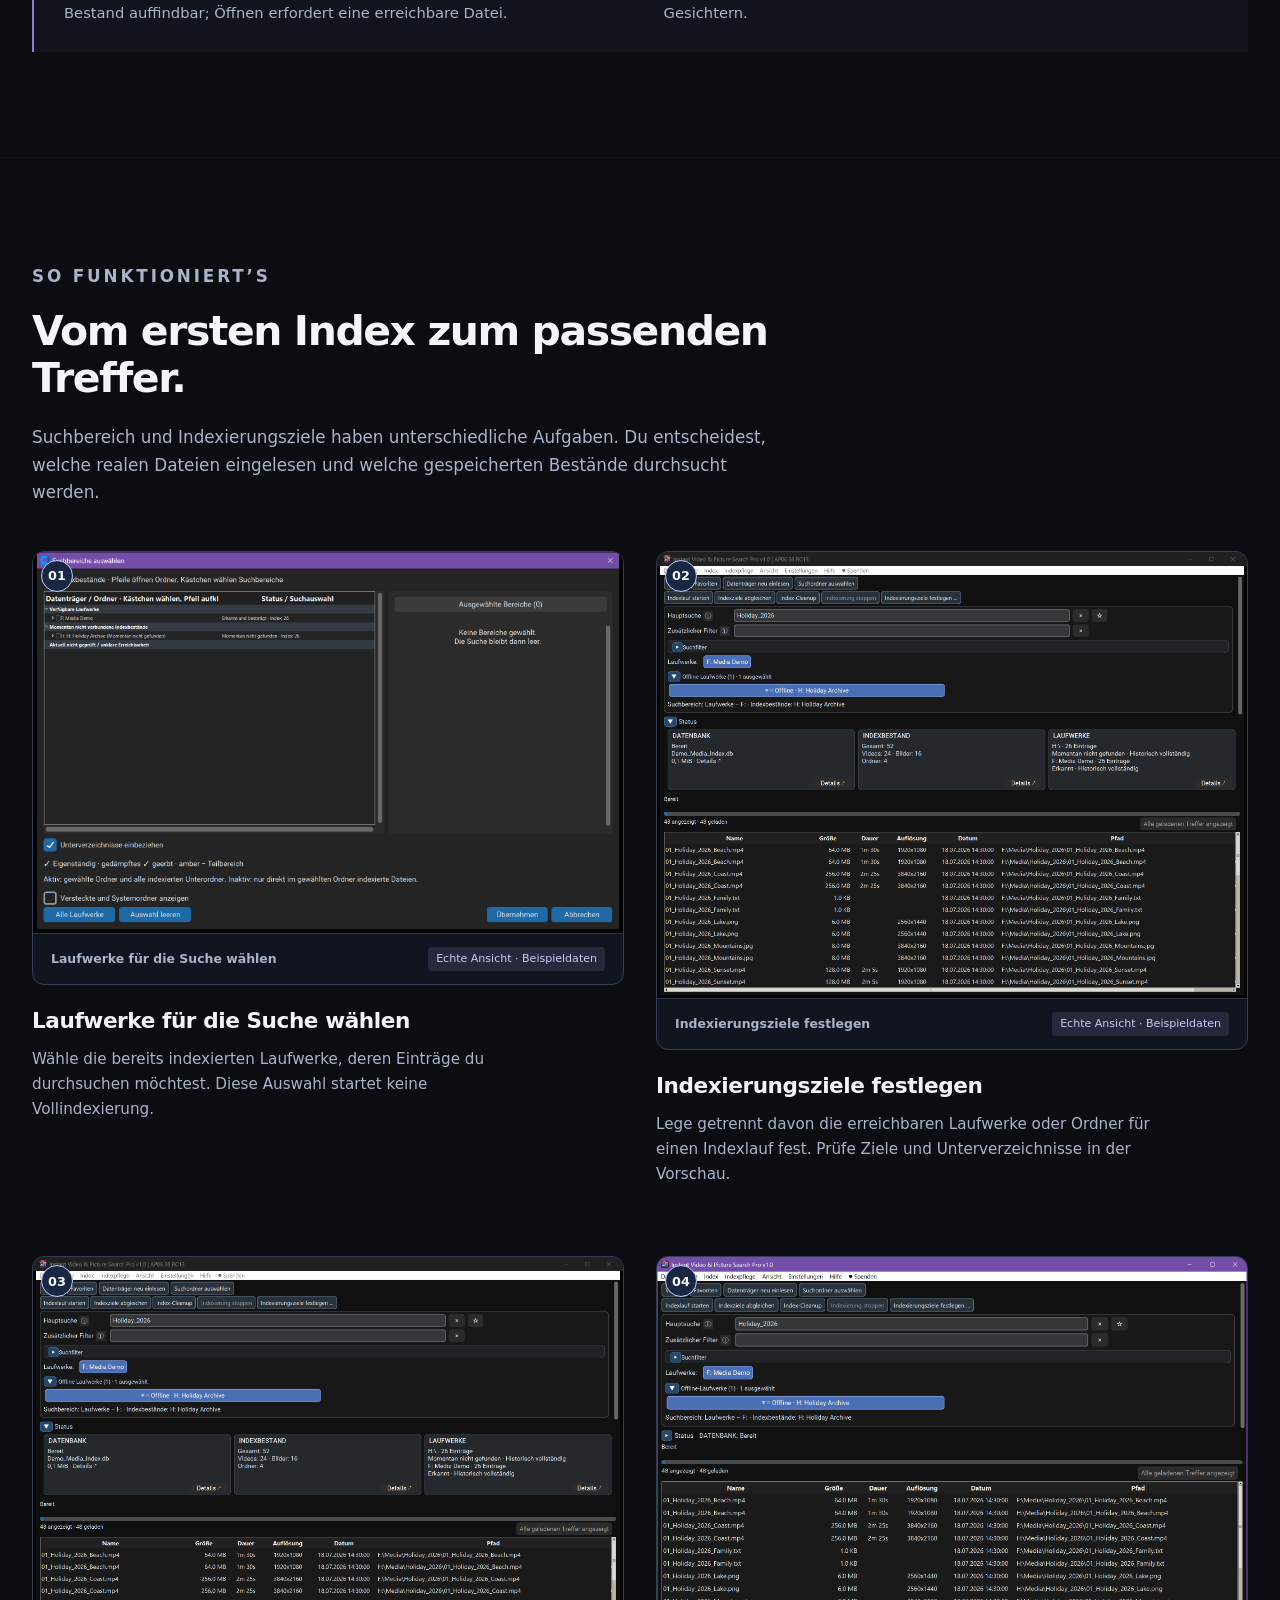
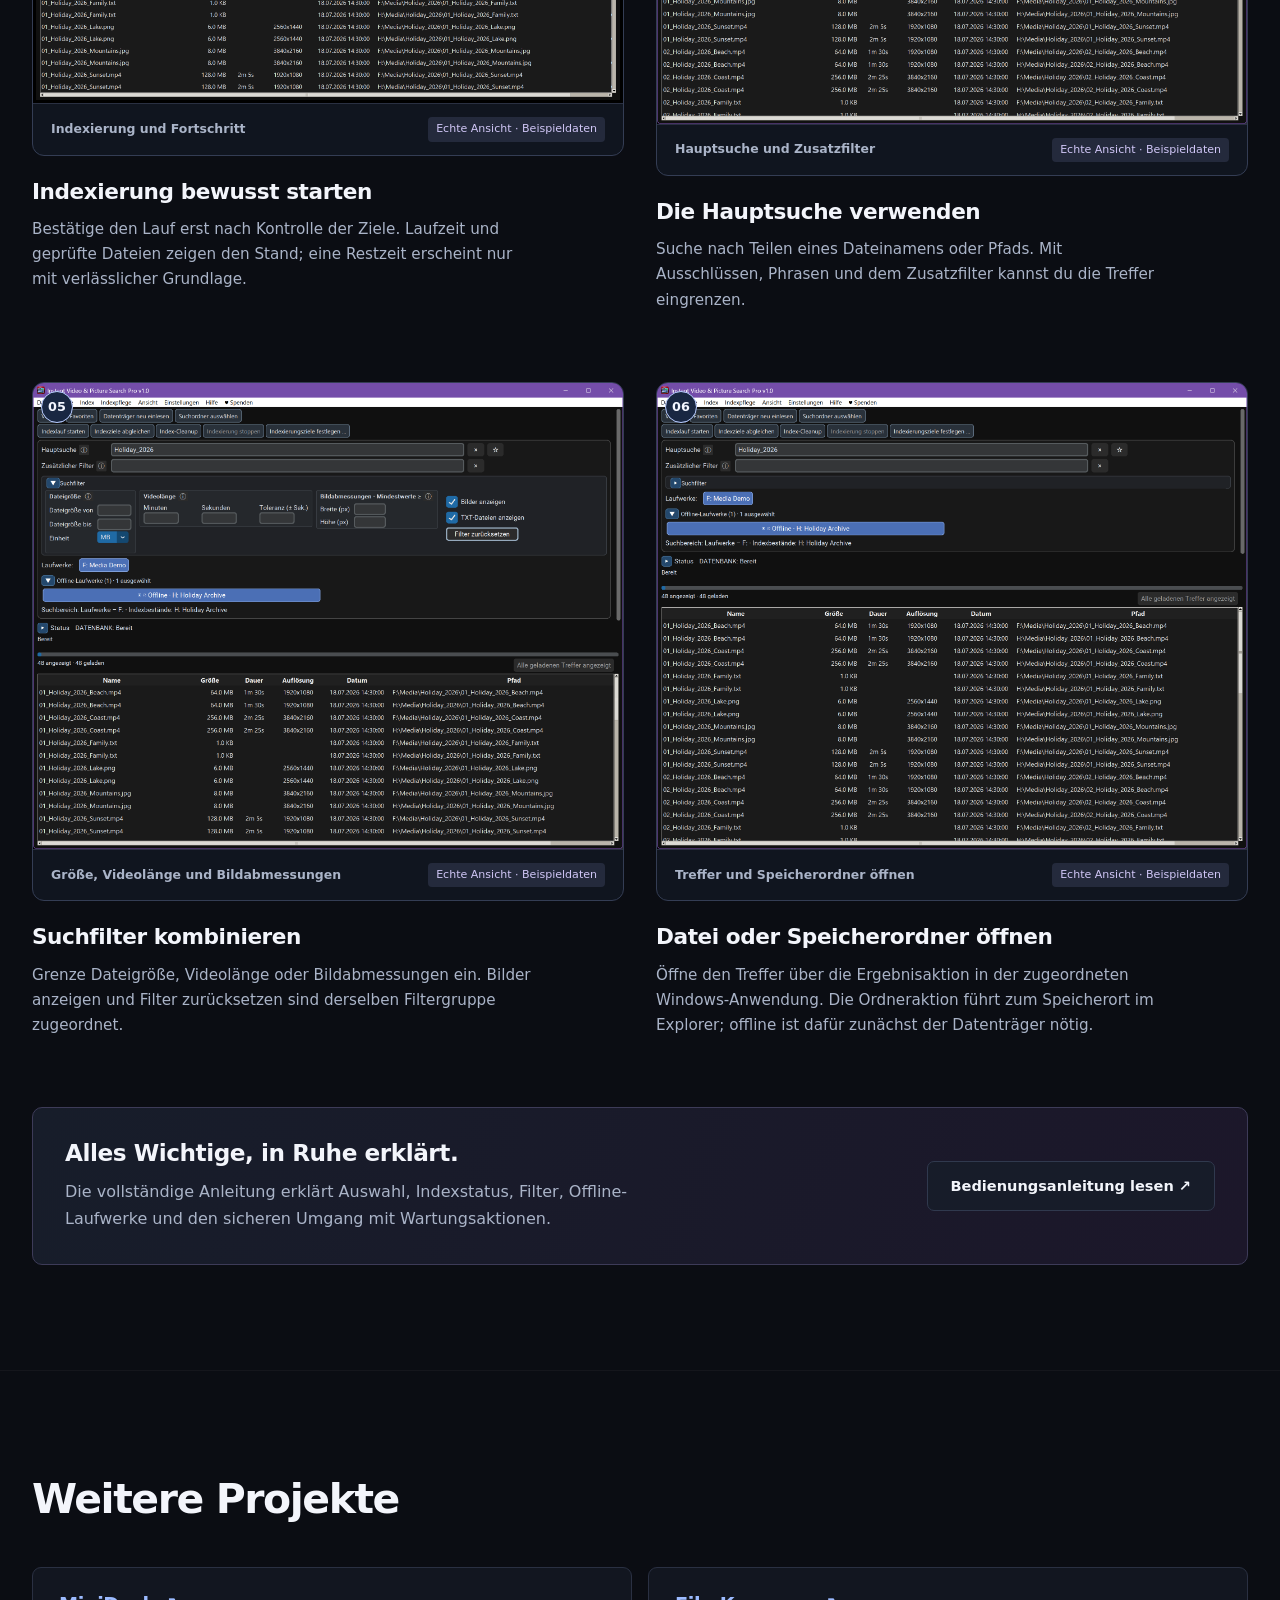
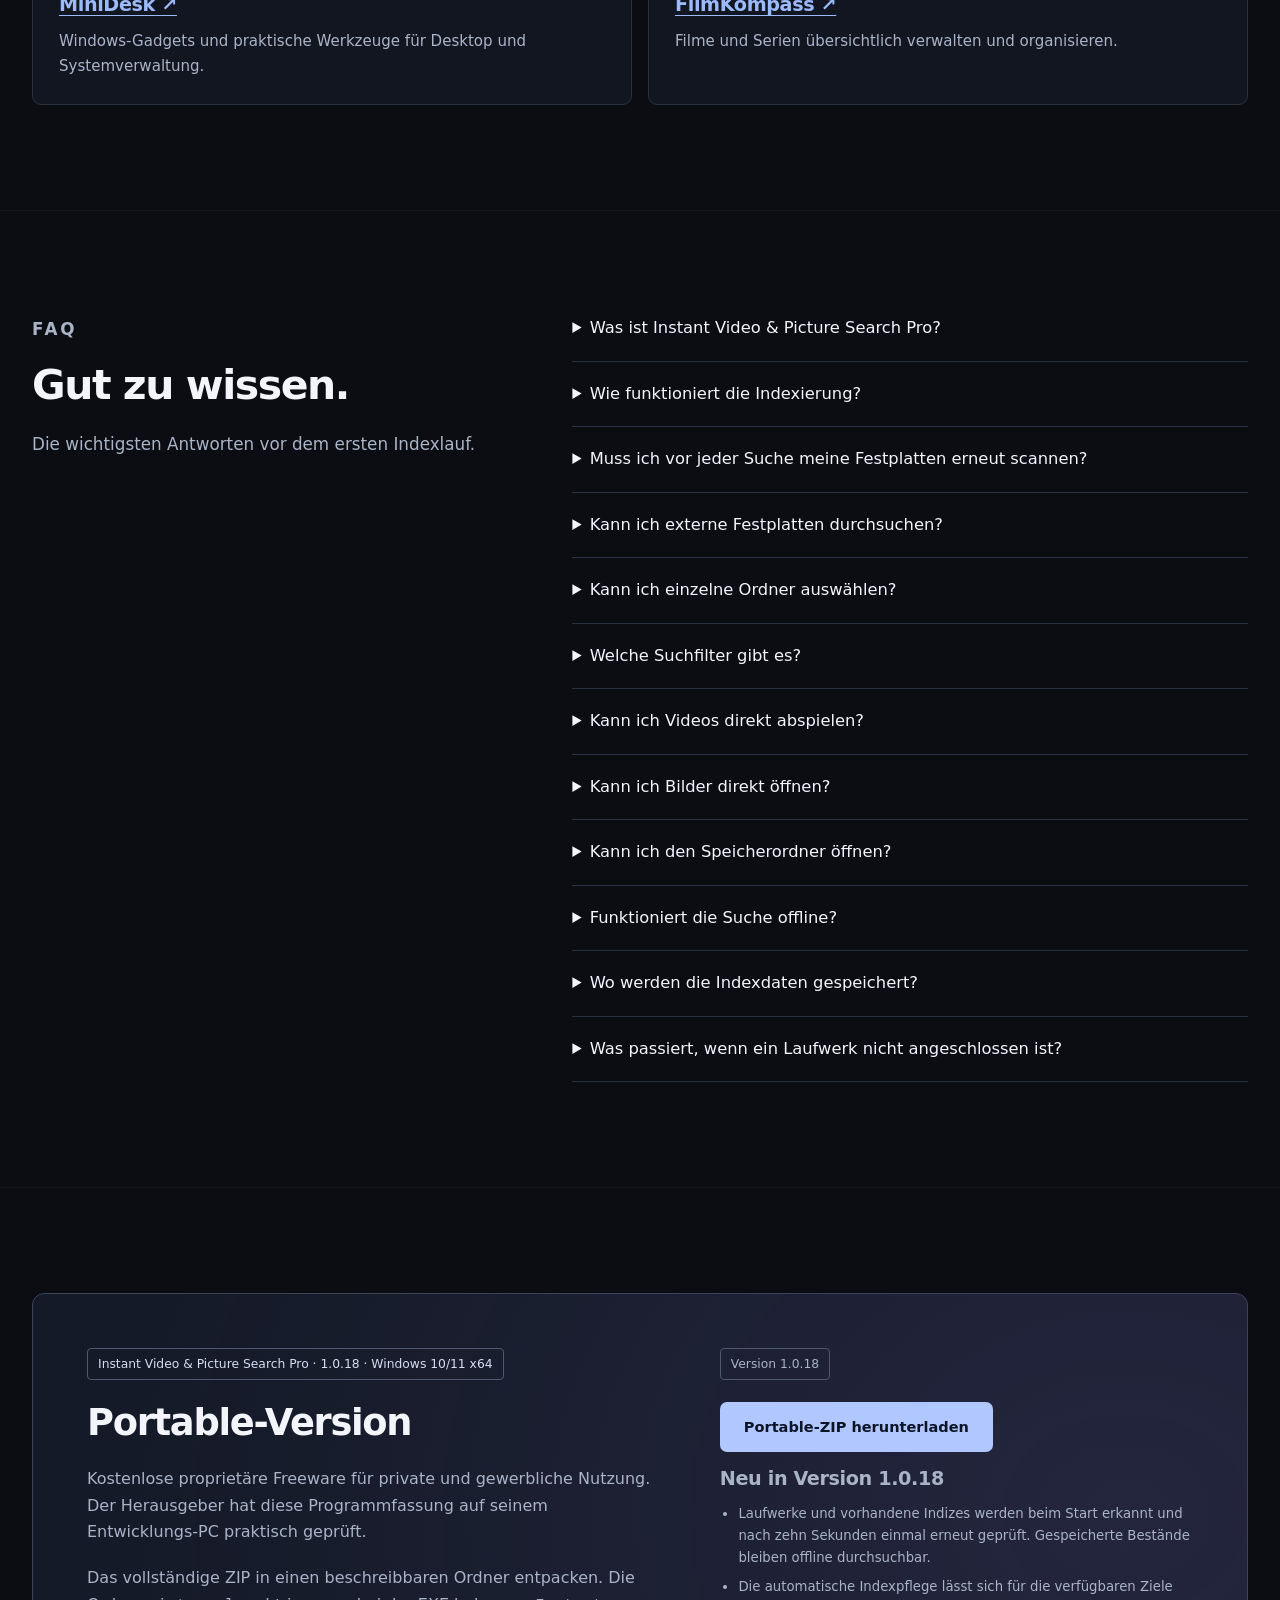
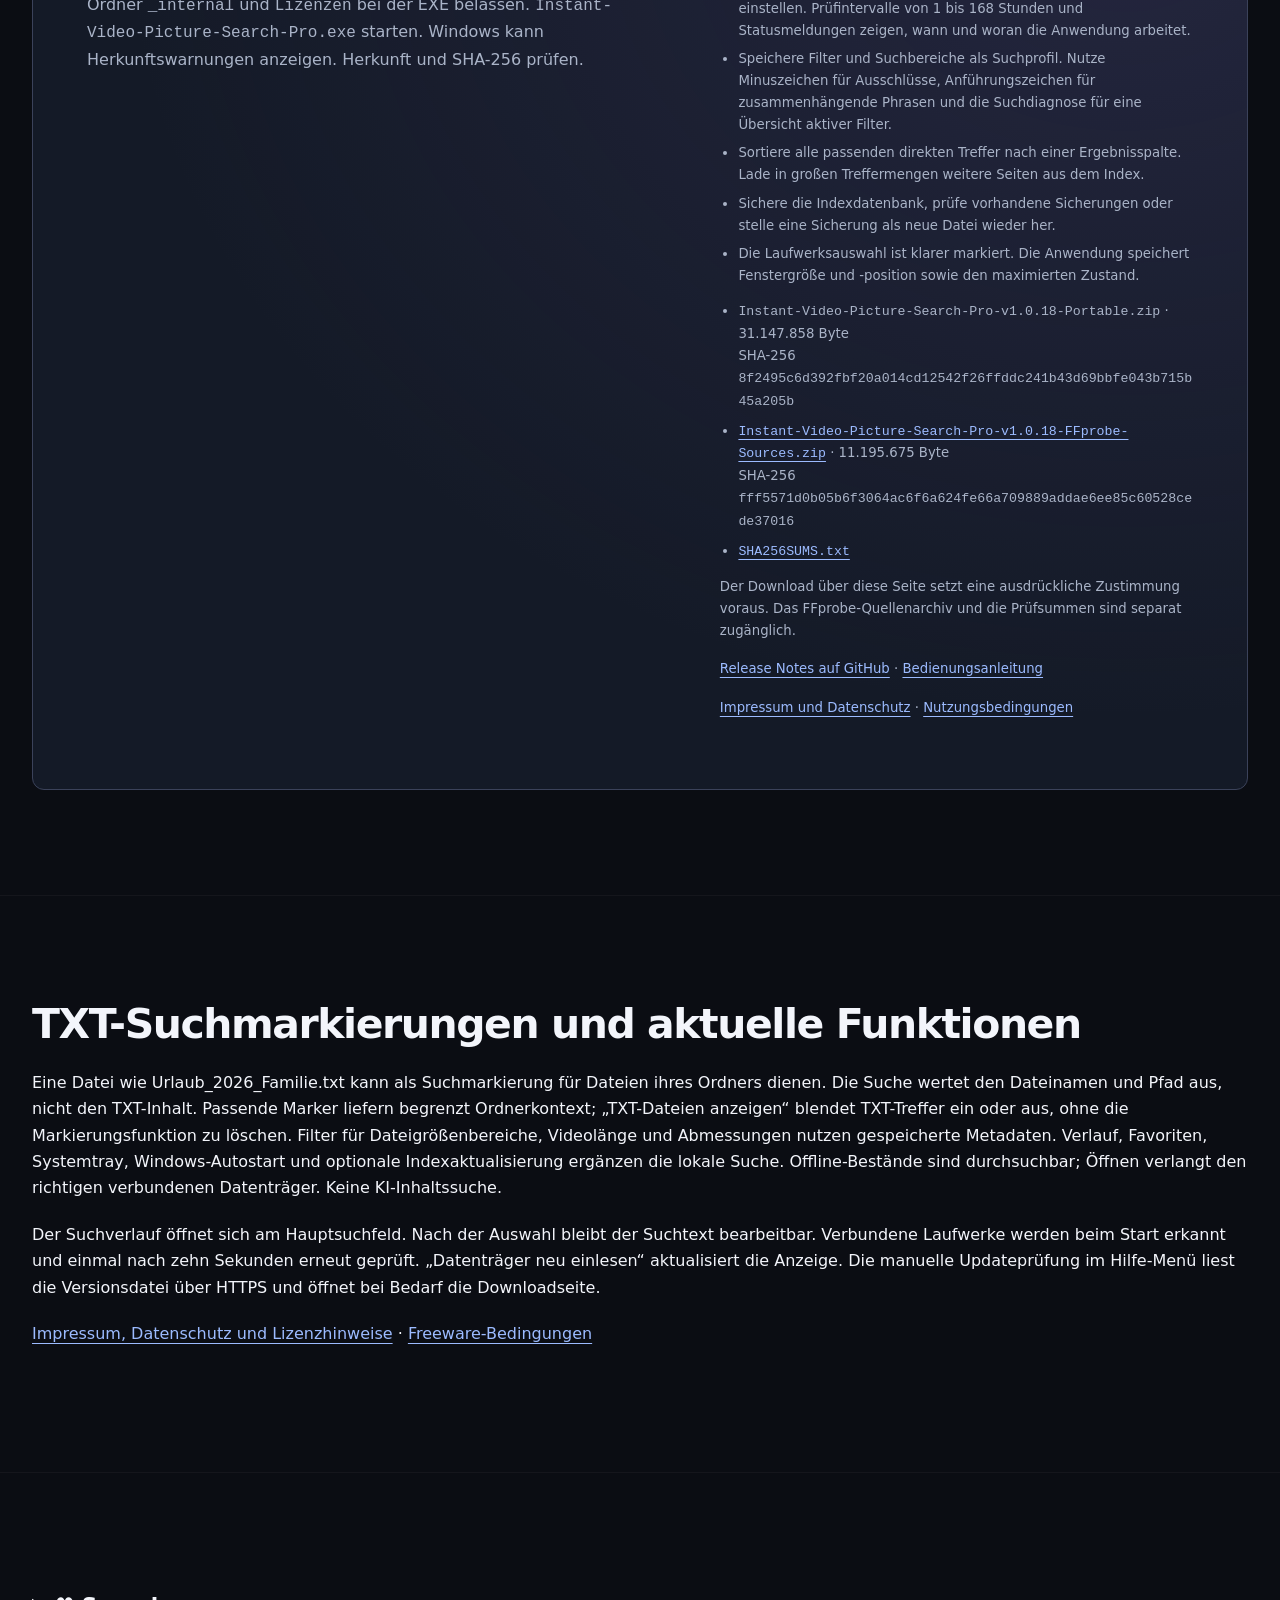
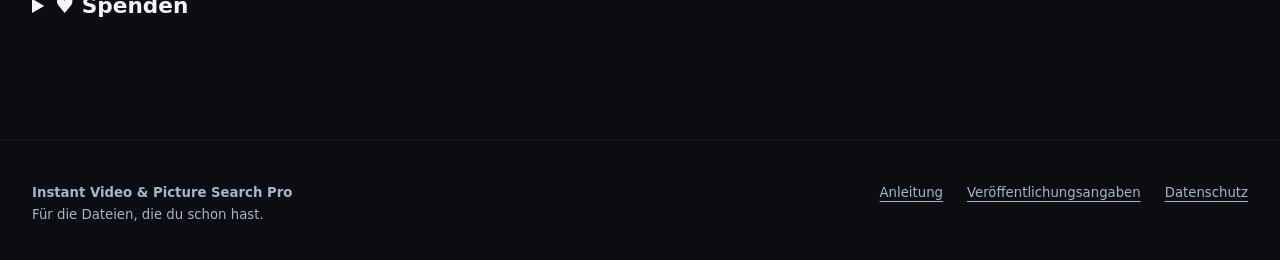
==== commit 67134a57: "Update the bilingual website and guides for v1.0.18" ====
--- a/docs/de/index.html
+++ b/docs/de/index.html
@@ -1,13 +1,13 @@
 <!doctype html>
 <html lang="de"><head><meta charset="utf-8"><meta name="viewport" content="width=device-width,initial-scale=1">
-<title>Videos und Bilder auf Festplatten finden | Instant Video & Picture Search Pro</title><meta name="description" content="Videos und Bilder unter Windows nach Dateinamen finden: lokaler Index, mehrere Festplatten und Filter für Größe, Auflösung und Videolänge. Deutsch und Englisch.">
+<title>Videos und Bilder auf Festplatten finden | Instant Video &amp; Picture Search Pro</title><meta name="description" content="Lokale Datei- und Mediensuche für Windows mit Offline-Index, Suchprofilen, sortierbaren Trefferlisten und Datenbanksicherungen.">
 <meta name="color-scheme" content="dark"><meta name="theme-color" content="#0b0d13">
-<meta property="og:type" content="website"><meta property="og:site_name" content="Instant Video & Picture Search Pro"><meta property="og:locale" content="de_DE"><meta property="og:locale:alternate" content="en_GB"><meta property="og:title" content="Videos und Bilder auf Festplatten finden | Instant Video & Picture Search Pro"><meta property="og:description" content="Videos und Bilder unter Windows nach Dateinamen finden: lokaler Index, mehrere Festplatten und Filter für Größe, Auflösung und Videolänge. Deutsch und Englisch."><meta property="og:image" content="https://stigliz81.github.io/Instant-Video-Picture-Search-Pro/assets/images/web04-main-de.png"><meta property="og:image:alt" content="Instant Video & Picture Search Pro · 1.0.03 · Windows"><meta property="og:image:width" content="2104"><meta property="og:image:height" content="1663"><meta name="twitter:card" content="summary_large_image"><meta name="twitter:image" content="https://stigliz81.github.io/Instant-Video-Picture-Search-Pro/assets/images/web04-main-de.png">
-<link rel="icon" type="image/png" href="../assets/images/product-icon.png"><link rel="stylesheet" href="../assets/css/site.css?v=web-release-03"><script src="../assets/js/site.js" defer></script><link rel="icon" href="../favicon.ico"><link rel="canonical" href="https://stigliz81.github.io/Instant-Video-Picture-Search-Pro/de/"><link rel="alternate" hreflang="de" href="https://stigliz81.github.io/Instant-Video-Picture-Search-Pro/de/"><link rel="alternate" hreflang="en" href="https://stigliz81.github.io/Instant-Video-Picture-Search-Pro/en/"><link rel="alternate" hreflang="x-default" href="https://stigliz81.github.io/Instant-Video-Picture-Search-Pro/"></head><body>
+<meta property="og:type" content="website"><meta property="og:site_name" content="Instant Video & Picture Search Pro"><meta property="og:locale" content="de_DE"><meta property="og:locale:alternate" content="en_GB"><meta property="og:title" content="Videos und Bilder auf Festplatten finden | Instant Video &amp; Picture Search Pro"><meta property="og:description" content="Lokale Datei- und Mediensuche für Windows mit Offline-Index, Suchprofilen, sortierbaren Trefferlisten und Datenbanksicherungen."><meta property="og:image" content="https://stigliz81.github.io/Instant-Video-Picture-Search-Pro/assets/images/web04-main-de.png"><meta property="og:image:alt" content="Hauptfenster einer früheren Version mit Beispieldaten"><meta property="og:image:width" content="2104"><meta property="og:image:height" content="1663"><meta name="twitter:card" content="summary_large_image"><meta name="twitter:image" content="https://stigliz81.github.io/Instant-Video-Picture-Search-Pro/assets/images/web04-main-de.png">
+<link rel="icon" type="image/png" href="../assets/images/product-icon.png"><link rel="stylesheet" href="../assets/css/site.css?v=web-release-18"><script src="../assets/js/site.js" defer></script><link rel="icon" href="../favicon.ico"><link rel="canonical" href="https://stigliz81.github.io/Instant-Video-Picture-Search-Pro/de/"><link rel="alternate" hreflang="de" href="https://stigliz81.github.io/Instant-Video-Picture-Search-Pro/de/"><link rel="alternate" hreflang="en" href="https://stigliz81.github.io/Instant-Video-Picture-Search-Pro/en/"><link rel="alternate" hreflang="x-default" href="https://stigliz81.github.io/Instant-Video-Picture-Search-Pro/"></head><body>
 <a class="skip" href="#main">Zum Inhalt</a>
 <header class="site-header"><div class="wrap header-inner"><a class="brand" href="../de/index.html" aria-label="Instant Video & Picture Search Pro · Startseite"><img src="../assets/images/product-icon.png" alt="" width="34" height="34"><span>Instant Video & Picture Search Pro<br><small>LOKALE MEDIENSUCHE</small></span></a><nav class="nav" aria-label="Hauptnavigation"><a href="../de/index.html#features">Funktionen</a><a class="nav-how" href="../de/index.html#how">So funktioniert’s</a><a href="../de/index.html#faq">Fragen</a><a href="../docs/de/guide.html">Anleitung</a><a href="#download" data-download-nav>Download</a><a class="nav-support" href="#support">♥ Spenden</a><span class="languages" aria-label="Sprache"><a href="index.html" lang="de" hreflang="de" aria-current="page">DE</a><span aria-hidden="true">/</span><a href="../en/index.html" lang="en" hreflang="en" >EN</a></span><a href="#projects">Weitere Projekte</a></nav></div></header>
 <main id="main">
-<section class="hero"><div class="wrap"><div class="eyebrow">WINDOWS · VERSION 1.0.03 · LOKALER DATEIINDEX</div><h1>Bilder und Videos in Sekunden wiederfinden.<br><span>Auch auf Festplatten mit mehreren Terabyte.</span></h1><p class="intro">Ausgewählte Daten einmal indexieren. Danach Dateinamen und gespeicherte Pfade sehr schnell über den lokalen Index durchsuchen – auch in großen Beständen auf mehreren Festplatten.</p><p class="practice-note">Bisherige praktische Suchzeiten liegen häufig bei ungefähr einer Sekunde. Ein Erfahrungswert, keine garantierte Suchzeit: Indexbestand, Suchanfrage und Computer spielen mit.</p><div class="actions"><a class="button" href="#features">Funktionen entdecken <span aria-hidden="true">&nbsp;↗</span></a><a class="button secondary" href="#how">Zur Kurzanleitung</a><button type="button" class="button" data-open-download disabled>Kostenlos herunterladen</button><a class="button secondary" href="#support">♥ Projekt unterstützen</a></div><p class="small-note">Lokale Datenbank. Ohne Cloud-Suchdienst. Deutsch & Englisch.</p>
+<section class="hero"><div class="wrap"><div class="eyebrow">WINDOWS · VERSION 1.0.18 · LOKALER DATEIINDEX</div><h1>Finde deine Fotos und Videos über einen lokalen Index.<br><span>Auch auf mehreren Laufwerken.</span></h1><p class="intro">Ausgewählte Daten einmal indexieren. Danach Dateinamen und gespeicherte Pfade sehr schnell über den lokalen Index durchsuchen – auch in großen Beständen auf mehreren Festplatten.</p><p class="practice-note">Die App durchsucht gespeicherte Dateiinformationen. Die Laufzeit hängt vom Umfang des Index, der Anfrage und dem Computer ab.</p><div class="actions"><a class="button" href="#features">Funktionen entdecken <span aria-hidden="true">&nbsp;↗</span></a><a class="button secondary" href="#how">Zur Kurzanleitung</a><button type="button" class="button" data-open-download disabled>Kostenlos herunterladen</button><a class="button secondary" href="#support">♥ Projekt unterstützen</a></div><p class="small-note">Lokale Datenbank. Ohne Cloud-Suchdienst. Deutsch & Englisch.</p>
 <div class="quick-benefits"><article><h3>Einmal erfassen, schnell wiederfinden</h3><p>Lokale Indizes statt jedes Mal alle Festplatten neu zu durchsuchen.</p></article><article><h3>Den richtigen Ordner erreichen</h3><p>Erreichbare Dateien öffnen oder direkt zu ihrem Speicherort im Windows-Explorer wechseln.</p></article><article><h3>Gezielt eingrenzen</h3><p>Dateigröße, Videolänge und Bildabmessungen filtern; Verlauf und Favoriten erneut verwenden.</p></article></div><aside class="offline-highlight" id="offline-search"><div class="eyebrow">Offline · Lokaler Index</div><h2>Auch ohne angeschlossene Festplatte suchen</h2><p>Bereits indexierte Festplatten bleiben im Suchbestand verfügbar, wenn sie gerade nicht mit dem Computer verbunden sind. Dateinamen und gespeicherte Pfade lassen sich weiterhin finden.</p><p class="offline-limit">Zum Öffnen der physischen Datei muss ihr Laufwerk wieder erreichbar sein. Der Index ersetzt die Originaldatei nicht.</p></aside><figure class="screenshot hero-shot"><a href="../assets/images/web04-main-de.png" data-lightbox data-caption="Das Hauptfenster" aria-label="Bild vergrößern: Das Hauptfenster"><img src="../assets/images/web04-main-de.png" width="2104" height="1663" alt="Das Hauptfenster" fetchpriority="high" decoding="async"></a><figcaption>Ein Arbeitsbereich für Suche, Filter und deine indexierten Medien. Die Screenshots auf dieser Seite stammen aus einem früheren Teststand mit Beispieldaten.<span class="badge">Echte Ansicht · Beispieldaten</span></figcaption></figure>
 <div class="gallery">
 <figure class="screenshot "><a href="../assets/images/web04-folders-de.png" data-lightbox data-caption="Laufwerke für die Suche wählen" aria-label="Bild vergrößern: Laufwerke für die Suche wählen"><img src="../assets/images/web04-folders-de.png" width="1862" height="1202" alt="Laufwerke für die Suche wählen" loading="lazy" decoding="async"></a><figcaption><strong>Laufwerke für die Suche wählen</strong><span class="badge">Echte Ansicht · Beispieldaten</span></figcaption></figure>
@@ -20,12 +20,12 @@
 <article class="principle"><span class="num">02</span><h3>Laufwerke verbinden</h3><p>Verwalte interne und externe Datenträger. Bereits gespeicherte Bestände lassen sich auch durchsuchen, wenn die betreffende Festplatte getrennt ist.</p></article>
 <article class="principle"><span class="num">03</span><h3>Direkt weiterarbeiten</h3><p>Öffne einen Treffer mit deiner zugeordneten Windows-Anwendung oder zeige den Speicherort im Explorer an. Die Datei muss dafür erreichbar sein.</p></article>
 </div><div class="feature-grid">
-<article class="feature"><div class="icon"><svg viewBox="0 0 24 24" fill="none" stroke="currentColor" stroke-width="1.5" stroke-linecap="round" stroke-linejoin="round" aria-hidden="true"><circle cx="11" cy="11" r="7"/><path d="m16 16 5 5"/></svg></div><h3>Dateinamen statt Ordner rätseln</h3><p>Finde Videos, Bilder und unterstützte TXT-Dateien nach Namen oder Pfad. Der zusätzliche Textfilter grenzt die Hauptsuche weiter ein.</p></article>
+<article class="feature"><div class="icon"><svg viewBox="0 0 24 24" fill="none" stroke="currentColor" stroke-width="1.5" stroke-linecap="round" stroke-linejoin="round" aria-hidden="true"><circle cx="11" cy="11" r="7"/><path d="m16 16 5 5"/></svg></div><h3>Dateinamen statt Ordner rätseln</h3><p>Finde Videos, Bilder und unterstützte TXT-Dateien nach Name oder Pfad. Schließe Begriffe mit einem Minus aus und suche zusammenhängende Phrasen in Anführungszeichen.</p></article>
 <article class="feature"><div class="icon"><svg viewBox="0 0 24 24" fill="none" stroke="currentColor" stroke-width="1.5" stroke-linecap="round" stroke-linejoin="round" aria-hidden="true"><rect x="3" y="5" width="18" height="14" rx="3"/><path d="M3 14h18M16 17h2"/></svg></div><h3>Mehrere Laufwerke, auch offline</h3><p>Bereits indexierte Dateien bleiben anhand ihrer gespeicherten Informationen auffindbar, wenn die Festplatte getrennt ist. Gespeicherte Laufwerksidentitäten unterscheiden die Bestände. Zum Öffnen muss der passende Datenträger wieder verfügbar sein.</p></article>
 <article class="feature"><div class="icon"><svg viewBox="0 0 24 24" fill="none" stroke="currentColor" stroke-width="1.5" stroke-linecap="round" stroke-linejoin="round" aria-hidden="true"><path d="M3 7h7l2 3h9v10H3zM3 7V4h7l2 3h8v3"/></svg></div><h3>Genau die richtigen Ordner</h3><p>Wähle einzelne indexierte Ordner oder ganze Bestände. Entscheide, ob Unterverzeichnisse Teil deines Suchbereichs sein sollen.</p></article>
 <article class="feature"><div class="icon"><svg viewBox="0 0 24 24" fill="none" stroke="currentColor" stroke-width="1.5" stroke-linecap="round" stroke-linejoin="round" aria-hidden="true"><path d="M4 6h16M4 12h16M4 18h16M8 3v6m8 0v6m-6 0v6"/></svg></div><h3>Passende Größe und Auflösung</h3><p>Filtere nach Dateigrößenbereich sowie gespeicherter Breite und Höhe. Bilder lassen sich in den Suchergebnissen ein- oder ausblenden.</p></article>
 <article class="feature"><div class="icon"><svg viewBox="0 0 24 24" fill="none" stroke="currentColor" stroke-width="1.5" stroke-linecap="round" stroke-linejoin="round" aria-hidden="true"><circle cx="12" cy="12" r="9"/><path d="M12 6v6l4 2"/></svg></div><h3>Videos nach Länge filtern</h3><p>Kombiniere Minuten, Sekunden und eine Toleranz. Fehlende Metadaten können eine Datei von einem aktiven Zahlenfilter ausschließen.</p></article>
-<article class="feature"><div class="icon"><svg viewBox="0 0 24 24" fill="none" stroke="currentColor" stroke-width="1.5" stroke-linecap="round" stroke-linejoin="round" aria-hidden="true"><path d="m12 3 3 6 6 1-4.5 4.5 1 6.5-5.5-3-5.5 3 1-6.5L3 10l6-1z"/></svg></div><h3>Wiederfinden wird einfacher</h3><p>Speichere Hauptsuchtexte als Favoriten oder greife auf den Verlauf zurück. Aktualisiere den Index bewusst, wenn sich deine Sammlung verändert.</p></article>
+<article class="feature"><div class="icon"><svg viewBox="0 0 24 24" fill="none" stroke="currentColor" stroke-width="1.5" stroke-linecap="round" stroke-linejoin="round" aria-hidden="true"><path d="m12 3 3 6 6 1-4.5 4.5 1 6.5-5.5-3-5.5 3 1-6.5L3 10l6-1z"/></svg></div><h3>Wiederfinden wird einfacher</h3><p>Nutze Verlauf und Favoriten für Suchtexte oder speichere Text, Medienfilter und Suchbereiche gemeinsam als Suchprofil.</p></article>
 </div><div class="detail-strip">
 <div><h3>Lokal gespeichert. Offline durchsuchbar.</h3><p>Die Suche im vorhandenen SQLite-Index benötigt keinen Cloud-Suchdienst. Ein getrennter Datenträger bleibt mit seinem gespeicherten Bestand auffindbar; Öffnen erfordert eine erreichbare Datei.</p></div>
 <div><h3>Dateiinformationen, keine Medienkopien.</h3><p>Der Index speichert Namen, Pfade und Metadaten. Es gibt keinen eingebauten Videoplayer und keine KI-Erkennung von Bildmotiven oder Gesichtern.</p></div>
@@ -34,7 +34,7 @@
 <article class="step"><div class="step-image"><figure class="screenshot "><a href="../assets/images/web04-folders-de.png" data-lightbox data-caption="Laufwerke für die Suche wählen" aria-label="Bild vergrößern: Laufwerke für die Suche wählen"><img src="../assets/images/web04-folders-de.png" width="1862" height="1202" alt="Laufwerke für die Suche wählen" loading="lazy" decoding="async"></a><span class="step-number" aria-hidden="true">01</span><figcaption><strong>Laufwerke für die Suche wählen</strong><span class="badge">Echte Ansicht · Beispieldaten</span></figcaption></figure></div><h3>Laufwerke für die Suche wählen</h3><p>Wähle die bereits indexierten Laufwerke, deren Einträge du durchsuchen möchtest. Diese Auswahl startet keine Vollindexierung.</p></article>
 <article class="step"><div class="step-image"><figure class="screenshot "><a href="../assets/images/web04-progress-de.png" data-lightbox data-caption="Indexierungsziele festlegen" aria-label="Bild vergrößern: Indexierungsziele festlegen"><img src="../assets/images/web04-progress-de.png" width="2212" height="1673" alt="Indexierungsziele festlegen" loading="lazy" decoding="async"></a><span class="step-number" aria-hidden="true">02</span><figcaption><strong>Indexierungsziele festlegen</strong><span class="badge">Echte Ansicht · Beispieldaten</span></figcaption></figure></div><h3>Indexierungsziele festlegen</h3><p>Lege getrennt davon die erreichbaren Laufwerke oder Ordner für einen Indexlauf fest. Prüfe Ziele und Unterverzeichnisse in der Vorschau.</p></article>
 <article class="step"><div class="step-image"><figure class="screenshot "><a href="../assets/images/web04-progress-de.png" data-lightbox data-caption="Indexierung und Fortschritt" aria-label="Bild vergrößern: Indexierung und Fortschritt"><img src="../assets/images/web04-progress-de.png" width="2212" height="1673" alt="Indexierung und Fortschritt" loading="lazy" decoding="async"></a><span class="step-number" aria-hidden="true">03</span><figcaption><strong>Indexierung und Fortschritt</strong><span class="badge">Echte Ansicht · Beispieldaten</span></figcaption></figure></div><h3>Indexierung bewusst starten</h3><p>Bestätige den Lauf erst nach Kontrolle der Ziele. Laufzeit und geprüfte Dateien zeigen den Stand; eine Restzeit erscheint nur mit verlässlicher Grundlage.</p></article>
-<article class="step"><div class="step-image"><figure class="screenshot "><a href="../assets/images/web04-main-de.png" data-lightbox data-caption="Hauptsuche und Zusatzfilter" aria-label="Bild vergrößern: Hauptsuche und Zusatzfilter"><img src="../assets/images/web04-main-de.png" width="2104" height="1663" alt="Hauptsuche und Zusatzfilter" loading="lazy" decoding="async"></a><span class="step-number" aria-hidden="true">04</span><figcaption><strong>Hauptsuche und Zusatzfilter</strong><span class="badge">Echte Ansicht · Beispieldaten</span></figcaption></figure></div><h3>Die Hauptsuche verwenden</h3><p>Suche nach Teilen eines Dateinamens oder Pfads. Nutze den Zusatzfilter, wenn du das Ergebnis weiter eingrenzen möchtest.</p></article>
+<article class="step"><div class="step-image"><figure class="screenshot "><a href="../assets/images/web04-main-de.png" data-lightbox data-caption="Hauptsuche und Zusatzfilter" aria-label="Bild vergrößern: Hauptsuche und Zusatzfilter"><img src="../assets/images/web04-main-de.png" width="2104" height="1663" alt="Hauptsuche und Zusatzfilter" loading="lazy" decoding="async"></a><span class="step-number" aria-hidden="true">04</span><figcaption><strong>Hauptsuche und Zusatzfilter</strong><span class="badge">Echte Ansicht · Beispieldaten</span></figcaption></figure></div><h3>Die Hauptsuche verwenden</h3><p>Suche nach Teilen eines Dateinamens oder Pfads. Mit Ausschlüssen, Phrasen und dem Zusatzfilter kannst du die Treffer eingrenzen.</p></article>
 <article class="step"><div class="step-image"><figure class="screenshot "><a href="../assets/images/web04-filters-de.png" data-lightbox data-caption="Größe, Videolänge und Bildabmessungen" aria-label="Bild vergrößern: Größe, Videolänge und Bildabmessungen"><img src="../assets/images/web04-filters-de.png" width="2104" height="1663" alt="Größe, Videolänge und Bildabmessungen" loading="lazy" decoding="async"></a><span class="step-number" aria-hidden="true">05</span><figcaption><strong>Größe, Videolänge und Bildabmessungen</strong><span class="badge">Echte Ansicht · Beispieldaten</span></figcaption></figure></div><h3>Suchfilter kombinieren</h3><p>Grenze Dateigröße, Videolänge oder Bildabmessungen ein. Bilder anzeigen und Filter zurücksetzen sind derselben Filtergruppe zugeordnet.</p></article>
 <article class="step"><div class="step-image"><figure class="screenshot "><a href="../assets/images/web04-main-de.png" data-lightbox data-caption="Treffer und Speicherordner öffnen" aria-label="Bild vergrößern: Treffer und Speicherordner öffnen"><img src="../assets/images/web04-main-de.png" width="2104" height="1663" alt="Treffer und Speicherordner öffnen" loading="lazy" decoding="async"></a><span class="step-number" aria-hidden="true">06</span><figcaption><strong>Treffer und Speicherordner öffnen</strong><span class="badge">Echte Ansicht · Beispieldaten</span></figcaption></figure></div><h3>Datei oder Speicherordner öffnen</h3><p>Öffne den Treffer über die Ergebnisaktion in der zugeordneten Windows-Anwendung. Die Ordneraktion führt zum Speicherort im Explorer; offline ist dafür zunächst der Datenträger nötig.</p></article>
 </div><aside class="guide-banner"><div><h3>Alles Wichtige, in Ruhe erklärt.</h3><p>Die vollständige Anleitung erklärt Auswahl, Indexstatus, Filter, Offline-Laufwerke und den sicheren Umgang mit Wartungsaktionen.</p></div><a class="button secondary" href="../docs/de/guide.html">Bedienungsanleitung lesen ↗</a></aside></div></section>
@@ -51,7 +51,7 @@
 <details><summary>Funktioniert die Suche offline?</summary><p>Die Suche im lokalen Index benötigt keinen Cloud-Suchdienst. Auch gespeicherte Bestände getrennter Laufwerke können durchsucht werden; die Originaldateien sind dadurch nicht automatisch verfügbar.</p></details>
 <details><summary>Wo werden die Indexdaten gespeichert?</summary><p>In der bewusst ausgewählten lokalen SQLite-Datei. Bestehende benutzerbezogene Einstellungen liegen weiter im ExplorerSuche-Bereich unter den lokalen Windows-Anwendungsdaten. Der Index enthält Dateiinformationen, keine vollständigen Medienkopien.</p></details>
 <details><summary>Was passiert, wenn ein Laufwerk nicht angeschlossen ist?</summary><p>Sein gespeicherter Indexbestand kann weiterhin als Suchbereich dienen. Dateien lassen sich erst öffnen, wenn sie wieder sicher erreichbar sind. Ein gleicher Laufwerksbuchstabe allein beweist keine Identität.</p></details>
-</div></div></section><section class="section" id="download"><div class="wrap"><div class="download-box"><div><span class="release-label">Instant Video &amp; Picture Search Pro · 1.0.03 · Windows 10/11 x64</span><h2>Portable-Version</h2><p>Kostenlose proprietäre Freeware für private und gewerbliche Nutzung. Der Herausgeber hat diese Programmfassung auf seinem Entwicklungs-PC praktisch geprüft.</p><p>Das vollständige ZIP in einen beschreibbaren Ordner entpacken. Die Ordner <code>_internal</code> und <code>Lizenzen</code> bei der EXE belassen. <code>Instant-Video-Picture-Search-Pro.exe</code> starten. Windows kann Herkunftswarnungen anzeigen. Herkunft und SHA-256 prüfen.</p></div><div><p class="release-label">Version 1.0.03</p><div class="actions download-actions"><button type="button" class="button" id="portable-download" data-open-download disabled data-download-url="https://github.com/Stigliz81/Instant-Video-Picture-Search-Pro/releases/download/v1.0.03/Instant-Video-Picture-Search-Pro-v1.0.03-Portable.zip">Portable-ZIP herunterladen</button></div><noscript><p>Zum Öffnen der Downloadzustimmung ist JavaScript erforderlich.</p></noscript><div class="download-meta"><h3>Neu in Version 1.0.03</h3><ul><li>Übersichtlichere Oberfläche mit kontrastreicherem hellem und verfeinertem dunklem Design.</li><li>Verbundene und gespeicherte Laufwerke sind klarer unterscheidbar.</li><li>Kompakter Indexstatus mit Fortschritt, Tempo und geschätzter Restzeit bei ausreichender Datengrundlage.</li><li>Automatische Indexpflege mit Intervallen von 1 bis 168 Stunden.</li><li>Neu gruppierte Einstellungen und verständlichere Hinweise.</li></ul><ul><li><code>Instant-Video-Picture-Search-Pro-v1.0.03-Portable.zip</code> · 31.069.743 Byte<br>SHA-256 <code class="release-hash">764a94d4226f578a32c2050be984d3a7eea8dc504ea2b77630bbb2984bb38a3a</code></li><li><a href="https://github.com/Stigliz81/Instant-Video-Picture-Search-Pro/releases/download/v1.0.03/Instant-Video-Picture-Search-Pro-v1.0.03-FFprobe-Sources.zip"><code>Instant-Video-Picture-Search-Pro-v1.0.03-FFprobe-Sources.zip</code></a> · 11.195.675 Byte<br>SHA-256 <code class="release-hash">fff5571d0b05b6f3064ac6f6a624fe66a709889addae6ee85c60528cede37016</code></li><li><a href="https://github.com/Stigliz81/Instant-Video-Picture-Search-Pro/releases/download/v1.0.03/SHA256SUMS.txt"><code>SHA256SUMS.txt</code></a></li></ul><p>Der Download über diese Seite setzt eine ausdrückliche Zustimmung voraus. Das FFprobe-Quellenarchiv und die Prüfsummen sind separat zugänglich.</p><p><a href="legal.html">Impressum und Datenschutz</a> · <a href="terms.html">Nutzungsbedingungen</a></p></div></div></div></div></section><section class="section" id="web03"><div class="wrap"><h2>TXT-Suchmarkierungen und aktuelle Funktionen</h2><p>Eine Datei wie Urlaub_2026_Familie.txt kann als Suchmarkierung für Dateien ihres Ordners dienen. Die Suche wertet den Dateinamen und Pfad aus, nicht den TXT-Inhalt. Passende Marker liefern begrenzt Ordnerkontext; „TXT-Dateien anzeigen“ blendet TXT-Treffer ein oder aus, ohne die Markierungsfunktion zu löschen. Filter für Dateigrößenbereiche, Videolänge und Abmessungen nutzen gespeicherte Metadaten. Verlauf, Favoriten, Systemtray, Windows-Autostart und optionale Indexaktualisierung ergänzen die lokale Suche. Offline-Bestände sind durchsuchbar; Öffnen verlangt den richtigen verbundenen Datenträger. Keine KI-Inhaltssuche.</p><p>Der Suchverlauf öffnet sich am Hauptsuchfeld. Nach der Auswahl bleibt der Suchtext bearbeitbar. Verbundene Laufwerke werden beim Start erkannt. „Datenträger neu einlesen“ aktualisiert die Anzeige. Die manuelle Updateprüfung im Hilfe-Menü liest die Versionsdatei über HTTPS und öffnet bei Bedarf die Downloadseite.</p><p><a href="legal.html">Impressum, Datenschutz und Lizenzhinweise</a> · <a href="terms.html">Freeware-Bedingungen</a></p></div></section><section class="section" id="support"><div class="wrap">
+</div></div></section><section class="section" id="download"><div class="wrap"><div class="download-box"><div><span class="release-label">Instant Video &amp; Picture Search Pro · 1.0.18 · Windows 10/11 x64</span><h2>Portable-Version</h2><p>Kostenlose proprietäre Freeware für private und gewerbliche Nutzung. Der Herausgeber hat diese Programmfassung auf seinem Entwicklungs-PC praktisch geprüft.</p><p>Das vollständige ZIP in einen beschreibbaren Ordner entpacken. Die Ordner <code>_internal</code> und <code>Lizenzen</code> bei der EXE belassen. <code>Instant-Video-Picture-Search-Pro.exe</code> starten. Windows kann Herkunftswarnungen anzeigen. Herkunft und SHA-256 prüfen.</p></div><div><p class="release-label">Version 1.0.18</p><div class="actions download-actions"><button type="button" class="button" id="portable-download" data-open-download disabled data-download-url="https://github.com/Stigliz81/Instant-Video-Picture-Search-Pro/releases/download/v1.0.18/Instant-Video-Picture-Search-Pro-v1.0.18-Portable.zip">Portable-ZIP herunterladen</button></div><noscript><p>Zum Öffnen der Downloadzustimmung ist JavaScript erforderlich.</p></noscript><div class="download-meta"><h3>Neu in Version 1.0.18</h3><ul><li>Laufwerke und vorhandene Indizes werden beim Start erkannt und nach zehn Sekunden einmal erneut geprüft. Gespeicherte Bestände bleiben offline durchsuchbar.</li><li>Die automatische Indexpflege lässt sich für die verfügbaren Ziele einstellen. Prüfintervalle von 1 bis 168 Stunden und Statusmeldungen zeigen, wann und woran die Anwendung arbeitet.</li><li>Speichere Filter und Suchbereiche als Suchprofil. Nutze Minuszeichen für Ausschlüsse, Anführungszeichen für zusammenhängende Phrasen und die Suchdiagnose für eine Übersicht aktiver Filter.</li><li>Sortiere alle passenden direkten Treffer nach einer Ergebnisspalte. Lade in großen Treffermengen weitere Seiten aus dem Index.</li><li>Sichere die Indexdatenbank, prüfe vorhandene Sicherungen oder stelle eine Sicherung als neue Datei wieder her.</li><li>Die Laufwerksauswahl ist klarer markiert. Die Anwendung speichert Fenstergröße und -position sowie den maximierten Zustand.</li></ul><ul><li><code>Instant-Video-Picture-Search-Pro-v1.0.18-Portable.zip</code> · 31.147.858 Byte<br>SHA-256 <code class="release-hash">8f2495c6d392fbf20a014cd12542f26ffddc241b43d69bbfe043b715b45a205b</code></li><li><a href="https://github.com/Stigliz81/Instant-Video-Picture-Search-Pro/releases/download/v1.0.18/Instant-Video-Picture-Search-Pro-v1.0.18-FFprobe-Sources.zip"><code>Instant-Video-Picture-Search-Pro-v1.0.18-FFprobe-Sources.zip</code></a> · 11.195.675 Byte<br>SHA-256 <code class="release-hash">fff5571d0b05b6f3064ac6f6a624fe66a709889addae6ee85c60528cede37016</code></li><li><a href="https://github.com/Stigliz81/Instant-Video-Picture-Search-Pro/releases/download/v1.0.18/SHA256SUMS.txt"><code>SHA256SUMS.txt</code></a></li></ul><p>Der Download über diese Seite setzt eine ausdrückliche Zustimmung voraus. Das FFprobe-Quellenarchiv und die Prüfsummen sind separat zugänglich.</p><p><a href="https://github.com/Stigliz81/Instant-Video-Picture-Search-Pro/releases/tag/v1.0.18">Release Notes auf GitHub</a> · <a href="../docs/de/guide.html">Bedienungsanleitung</a></p><p><a href="legal.html">Impressum und Datenschutz</a> · <a href="terms.html">Nutzungsbedingungen</a></p></div></div></div></div></section><section class="section" id="web03"><div class="wrap"><h2>TXT-Suchmarkierungen und aktuelle Funktionen</h2><p>Eine Datei wie Urlaub_2026_Familie.txt kann als Suchmarkierung für Dateien ihres Ordners dienen. Die Suche wertet den Dateinamen und Pfad aus, nicht den TXT-Inhalt. Passende Marker liefern begrenzt Ordnerkontext; „TXT-Dateien anzeigen“ blendet TXT-Treffer ein oder aus, ohne die Markierungsfunktion zu löschen. Filter für Dateigrößenbereiche, Videolänge und Abmessungen nutzen gespeicherte Metadaten. Verlauf, Favoriten, Systemtray, Windows-Autostart und optionale Indexaktualisierung ergänzen die lokale Suche. Offline-Bestände sind durchsuchbar; Öffnen verlangt den richtigen verbundenen Datenträger. Keine KI-Inhaltssuche.</p><p>Der Suchverlauf öffnet sich am Hauptsuchfeld. Nach der Auswahl bleibt der Suchtext bearbeitbar. Verbundene Laufwerke werden beim Start erkannt und einmal nach zehn Sekunden erneut geprüft. „Datenträger neu einlesen“ aktualisiert die Anzeige. Die manuelle Updateprüfung im Hilfe-Menü liest die Versionsdatei über HTTPS und öffnet bei Bedarf die Downloadseite.</p><p><a href="legal.html">Impressum, Datenschutz und Lizenzhinweise</a> · <a href="terms.html">Freeware-Bedingungen</a></p></div></section><section class="section" id="support"><div class="wrap">
 <details class="support-disclosure"><summary>♥ Spenden</summary><p>Der Download ist kostenlos. Eine Spende ist freiwillig.</p>
 <div class="support-paypal"><div><a class="button secondary" href="https://paypal.me/Stigliz81" target="_blank" rel="noopener noreferrer">Mit PayPal.Me spenden ↗</a><p class="support-address"><a href="https://paypal.me/Stigliz81" target="_blank" rel="noopener noreferrer">https://paypal.me/Stigliz81</a></p>
 <details class="support-alternatives"><summary>Weitere Spendenmöglichkeiten</summary>
@@ -98,7 +98,7 @@
 </div>
 <a class="support-qr" href="https://paypal.me/Stigliz81" target="_blank" rel="noopener noreferrer"><img src="../assets/images/paypal-me-qr.png" alt="PayPal.Me QR" width="144" height="144"></a></div>
 </details></div></section><script src="../assets/js/support.js?v=spenden-fokus" defer></script></main>
-<script type="application/ld+json">{"@context": "https://schema.org", "@type": "SoftwareApplication", "name": "Instant Video & Picture Search Pro", "softwareVersion": "1.0.03", "operatingSystem": "Windows", "applicationCategory": "UtilitiesApplication", "inLanguage": ["de", "en"], "description": "Videos und Bilder unter Windows nach Dateinamen finden: lokaler Index, mehrere Festplatten und Filter für Größe, Auflösung und Videolänge. Deutsch und Englisch."}</script>
+<script type="application/ld+json">{"@context": "https://schema.org", "@type": "SoftwareApplication", "name": "Instant Video & Picture Search Pro", "softwareVersion": "1.0.18", "operatingSystem": "Windows", "applicationCategory": "UtilitiesApplication", "inLanguage": ["de", "en"], "description": "Lokale Datei- und Mediensuche für Windows mit Offline-Index, Suchprofilen, sortierbaren Trefferlisten und Datenbanksicherungen."}</script>
 <footer class="site-footer"><div class="wrap"><div class="footer-inner"><div><strong>Instant Video & Picture Search Pro</strong><br>Für die Dateien, die du schon hast.</div><div class="footer-links"><a href="../docs/de/guide.html">Anleitung</a><a href="../de/legal.html">Veröffentlichungsangaben</a><a href="../de/legal.html#privacy">Datenschutz</a></div></div></div></footer><dialog class="lightbox" id="lightbox" aria-label="Bild vergrößern"><div class="lightbox-bar"><p></p><button type="button">Schließen</button></div><img alt=""></dialog><dialog class="download-consent" id="download-consent" aria-labelledby="download-consent-title" aria-describedby="download-consent-intro">
 <form method="dialog">
 <h2 id="download-consent-title">Nutzungsbedingungen akzeptieren</h2>
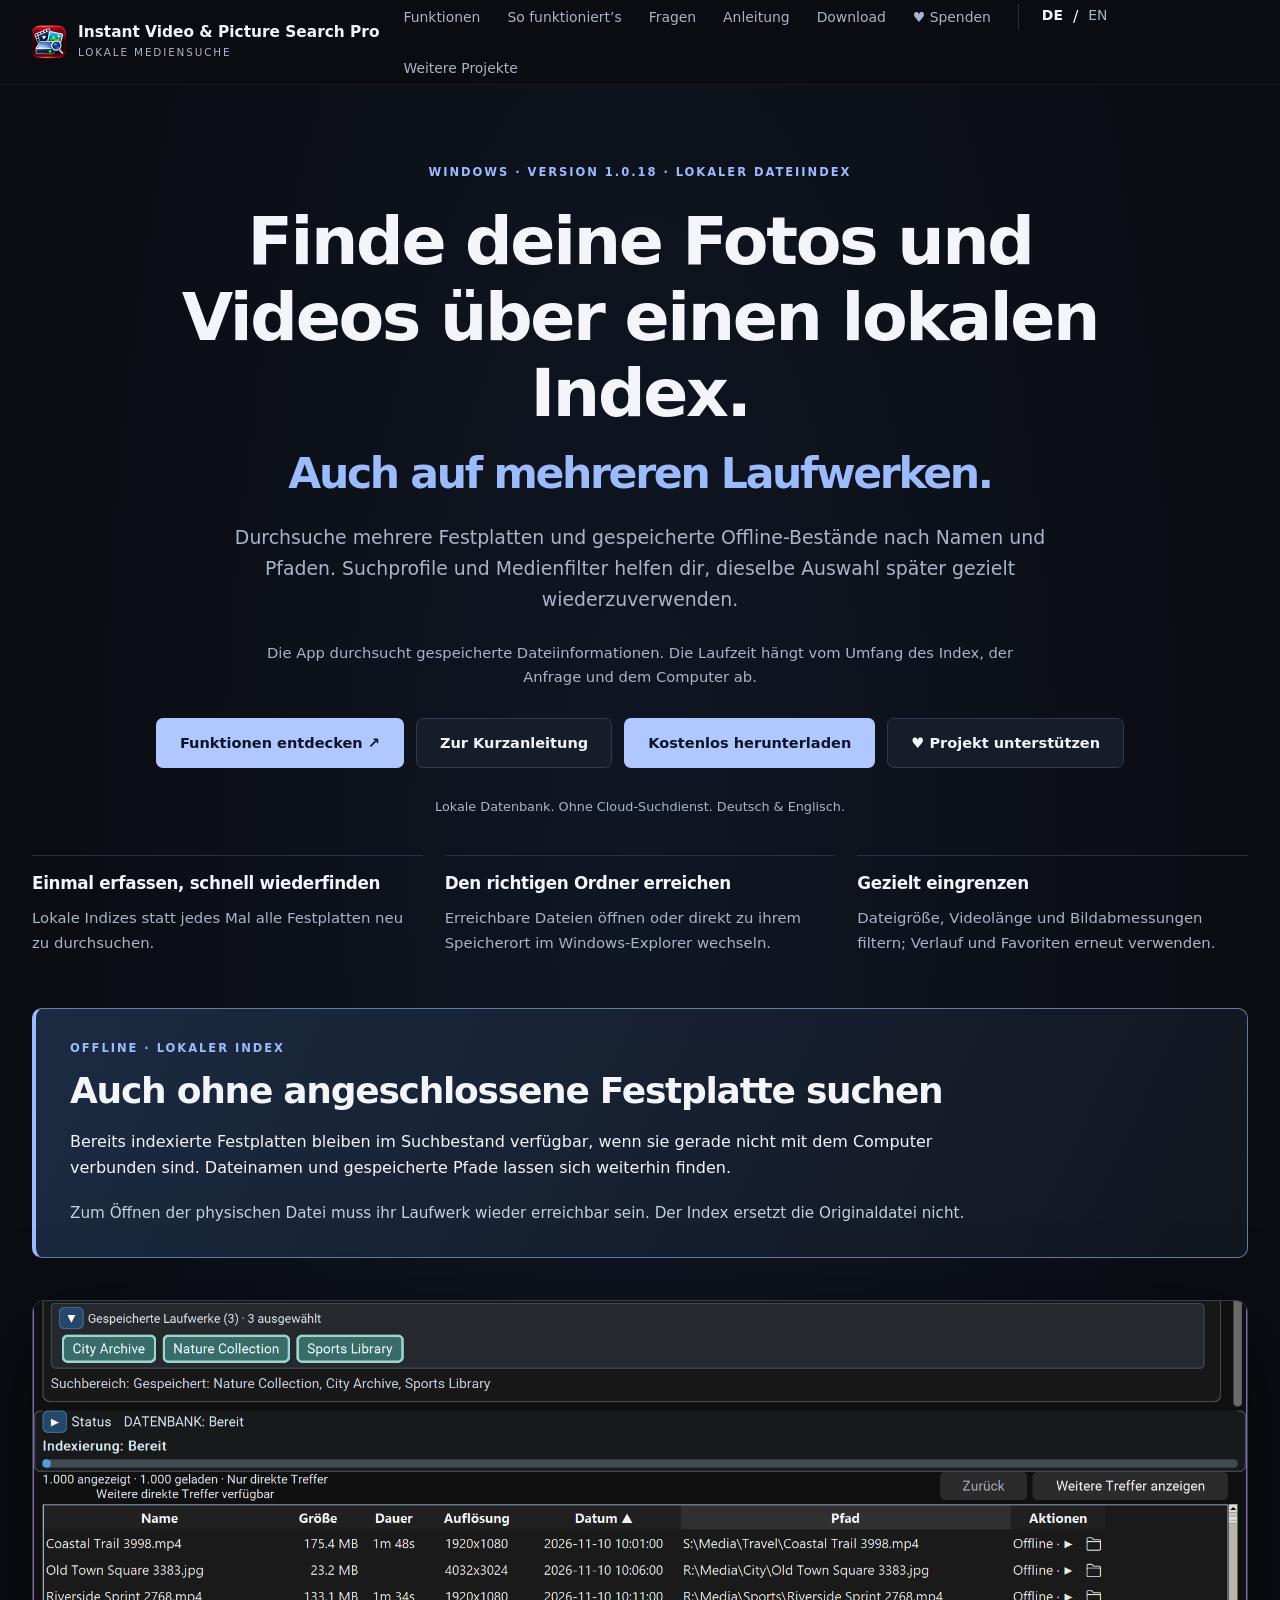
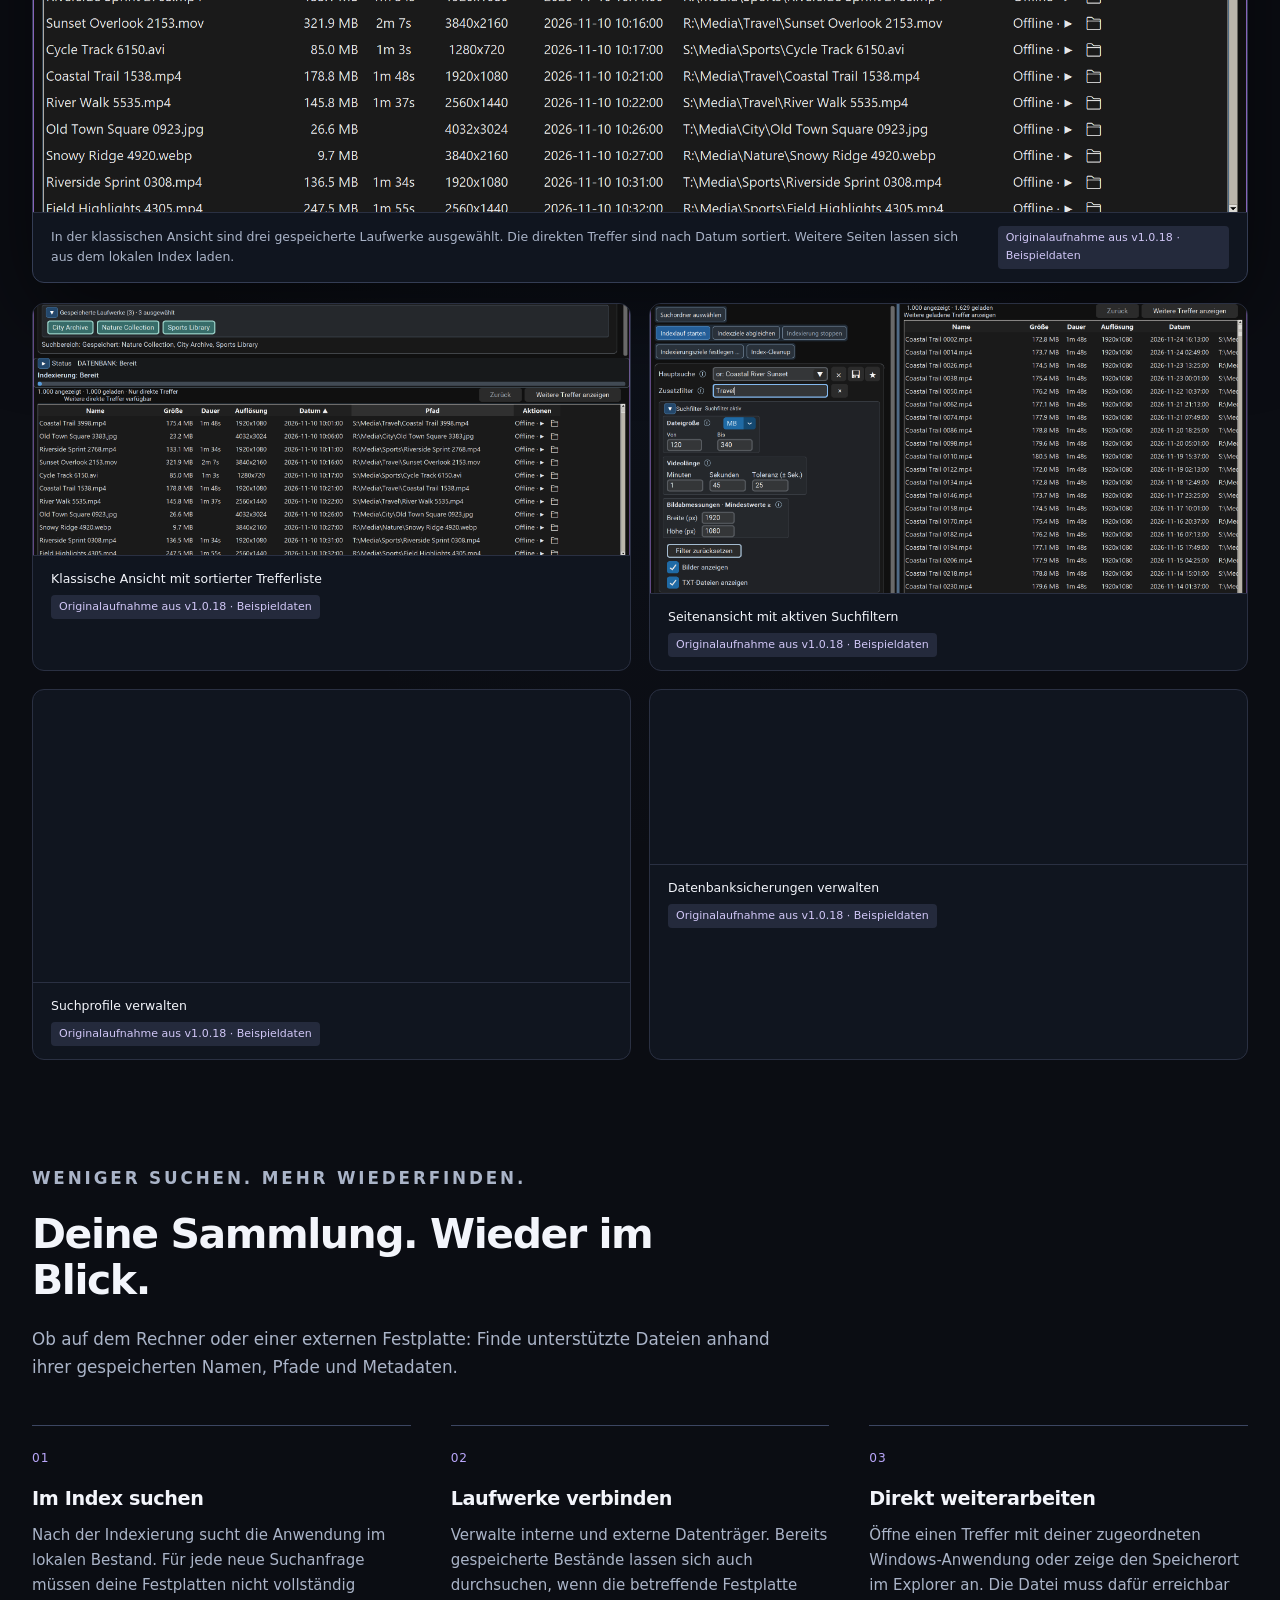
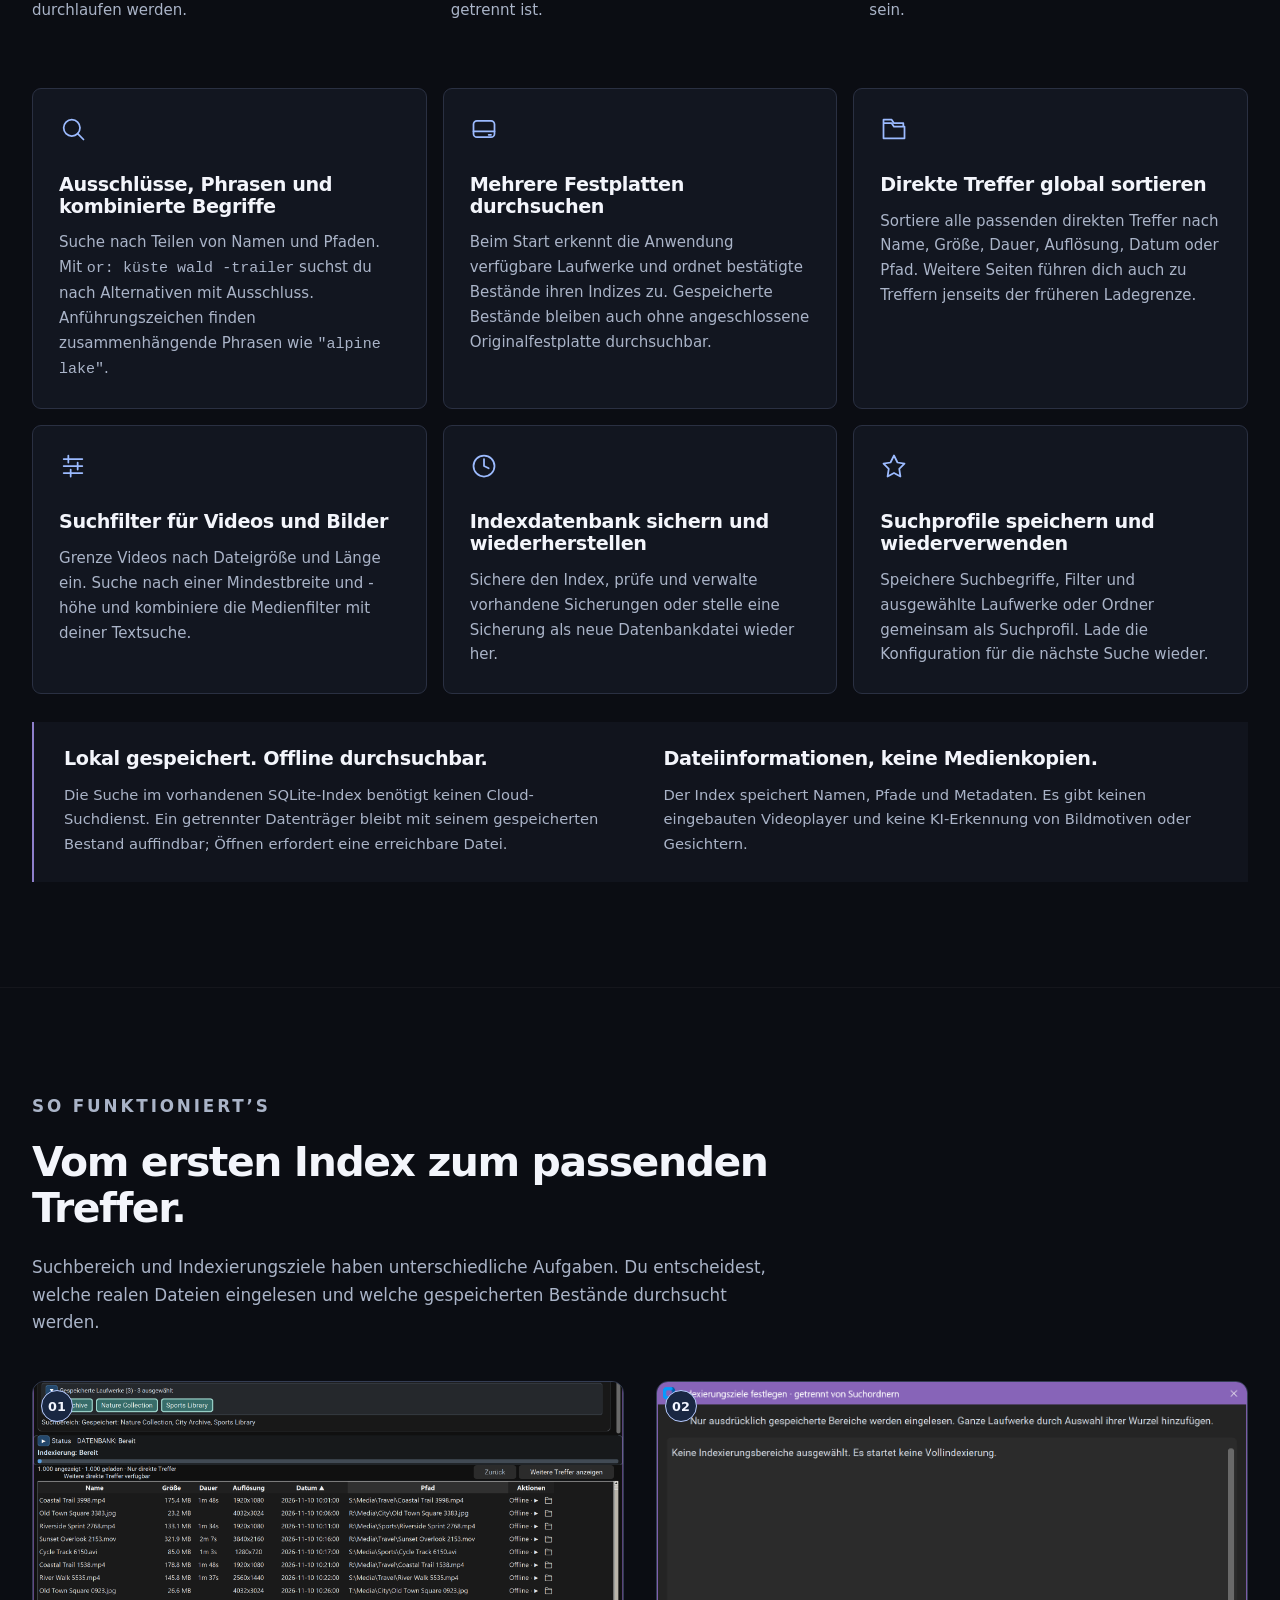
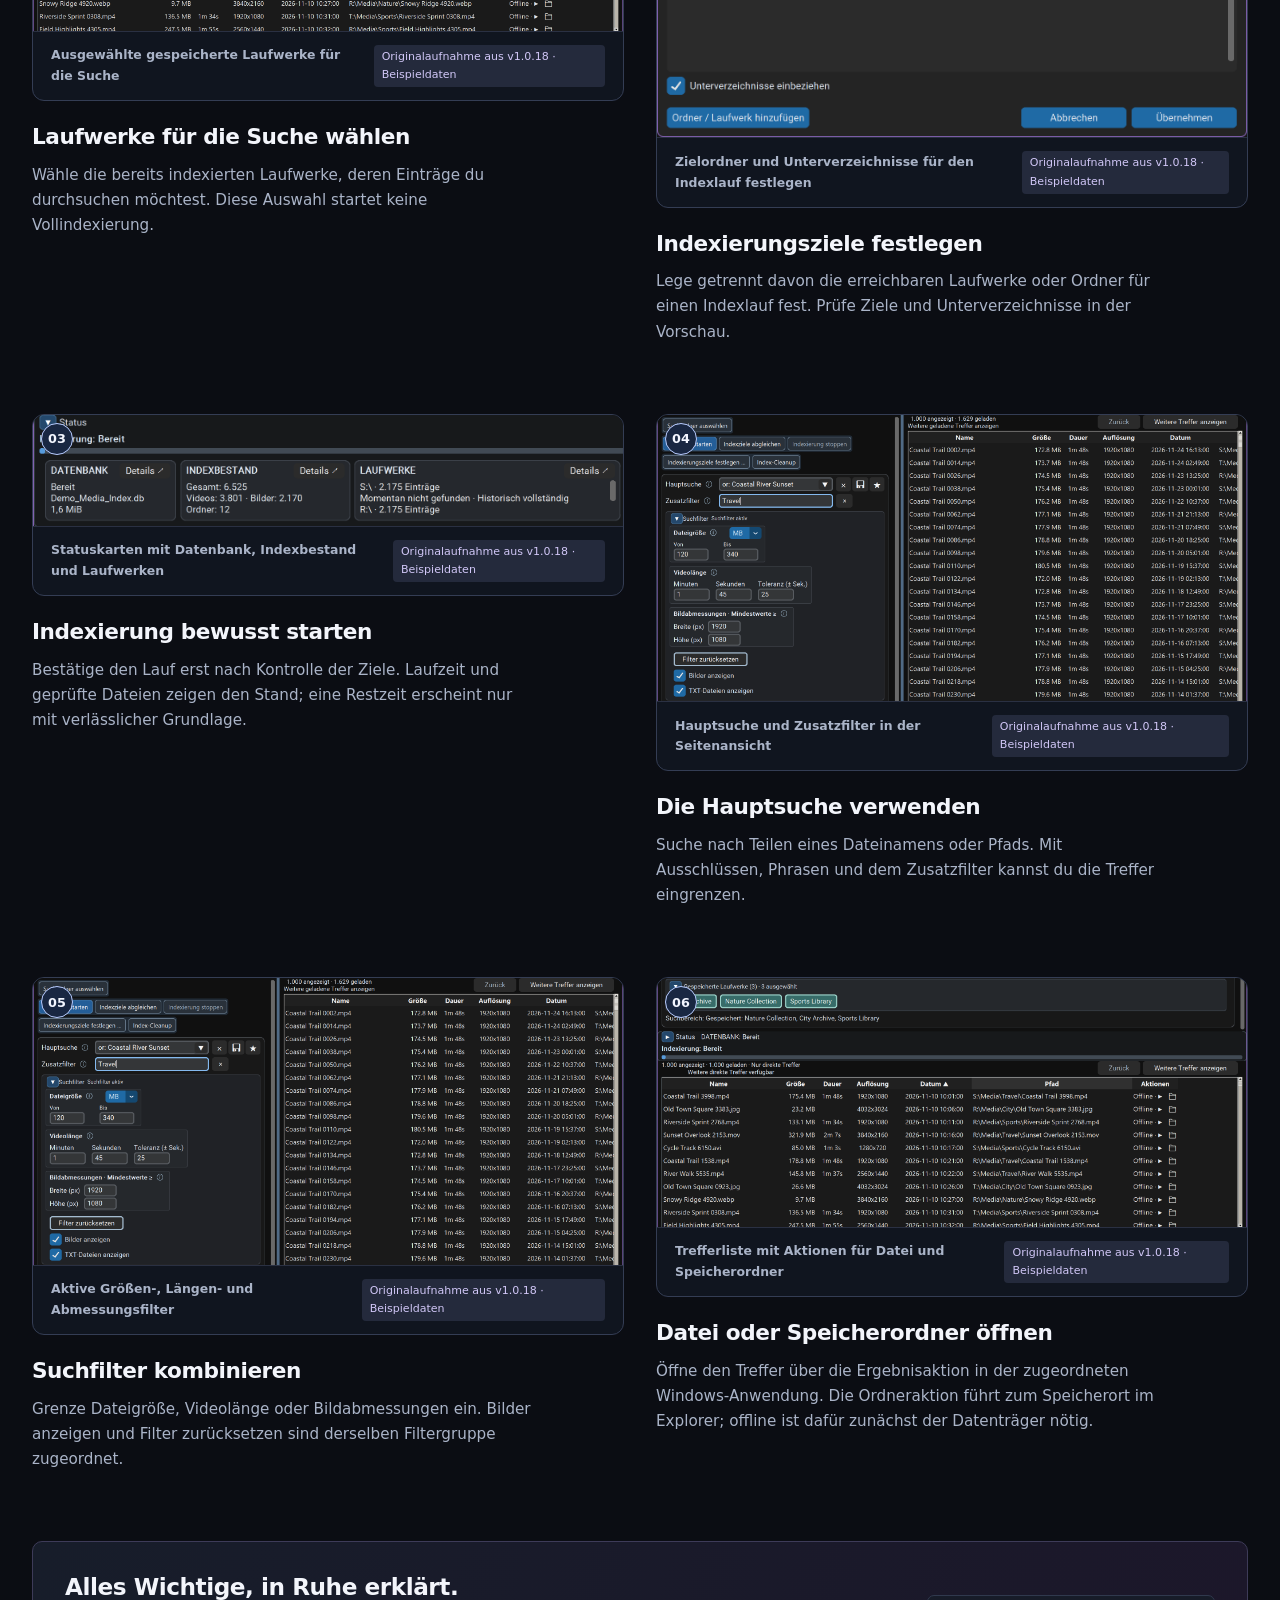
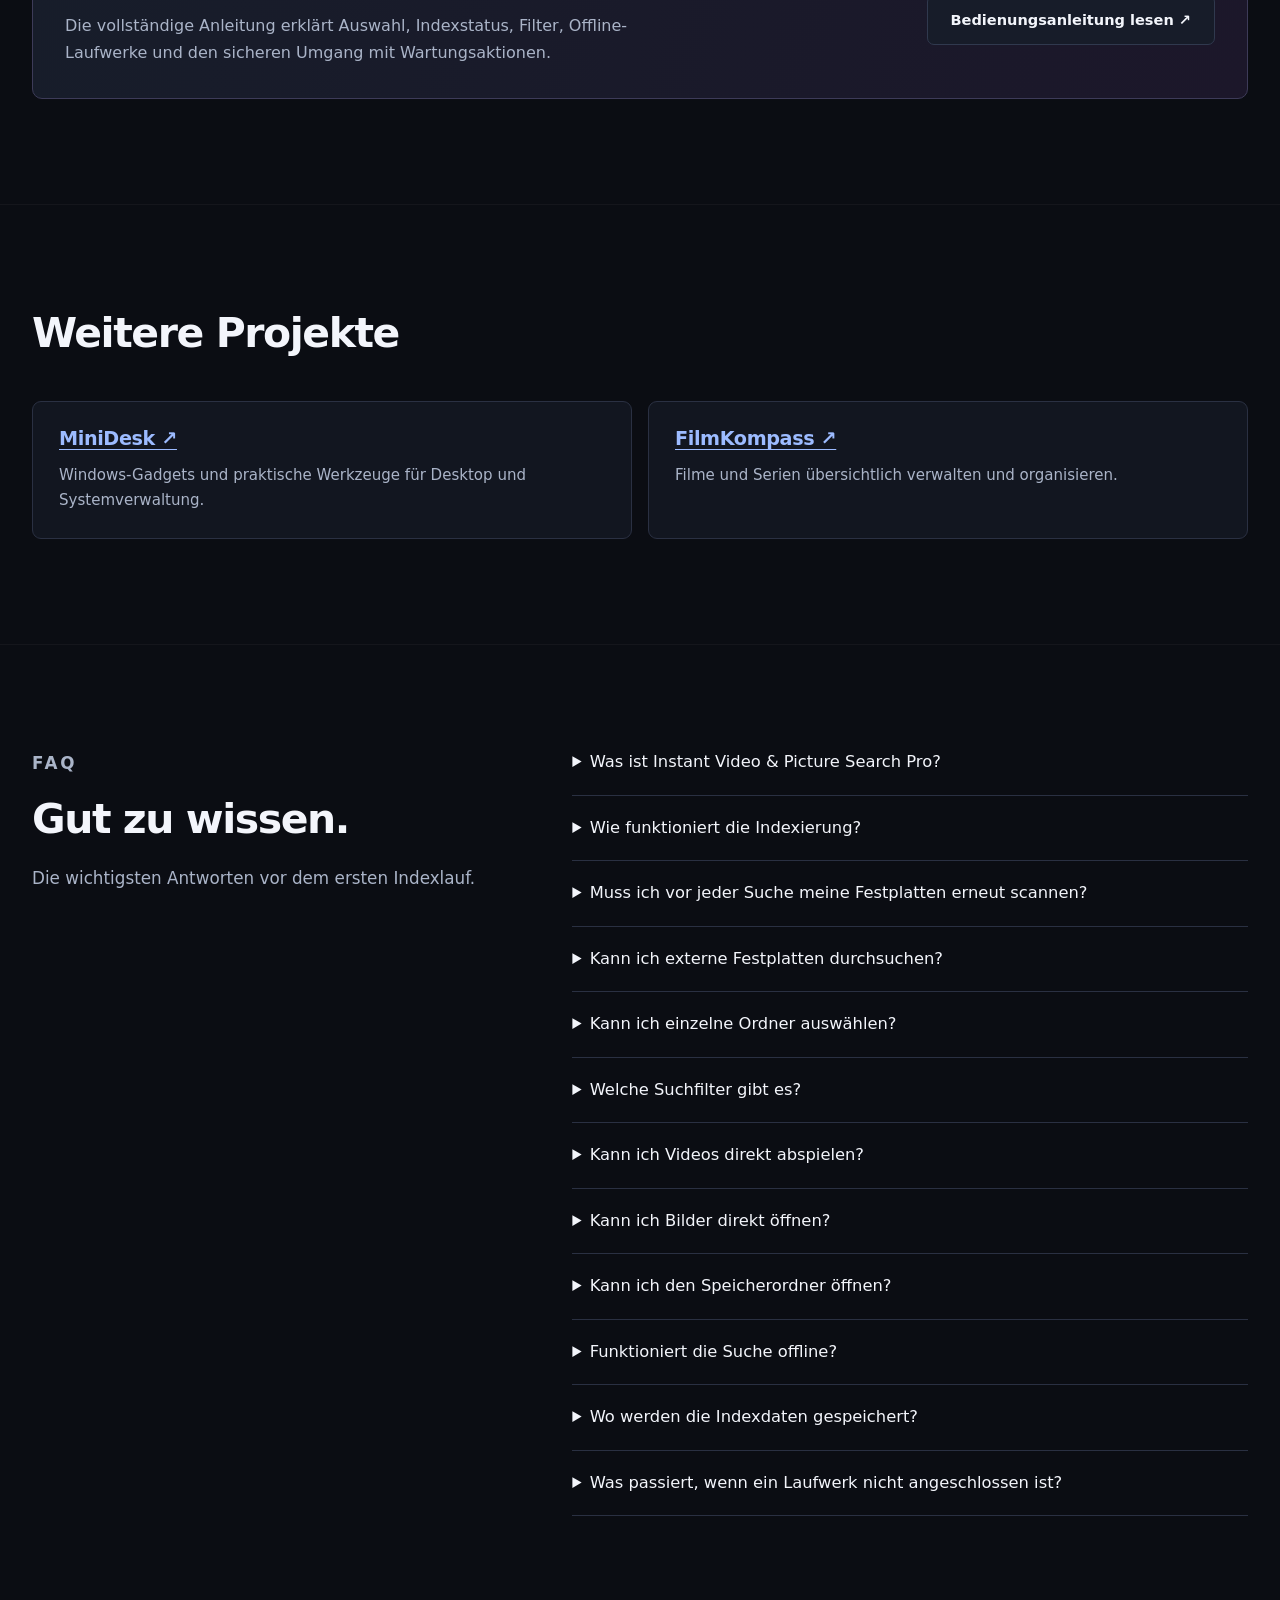
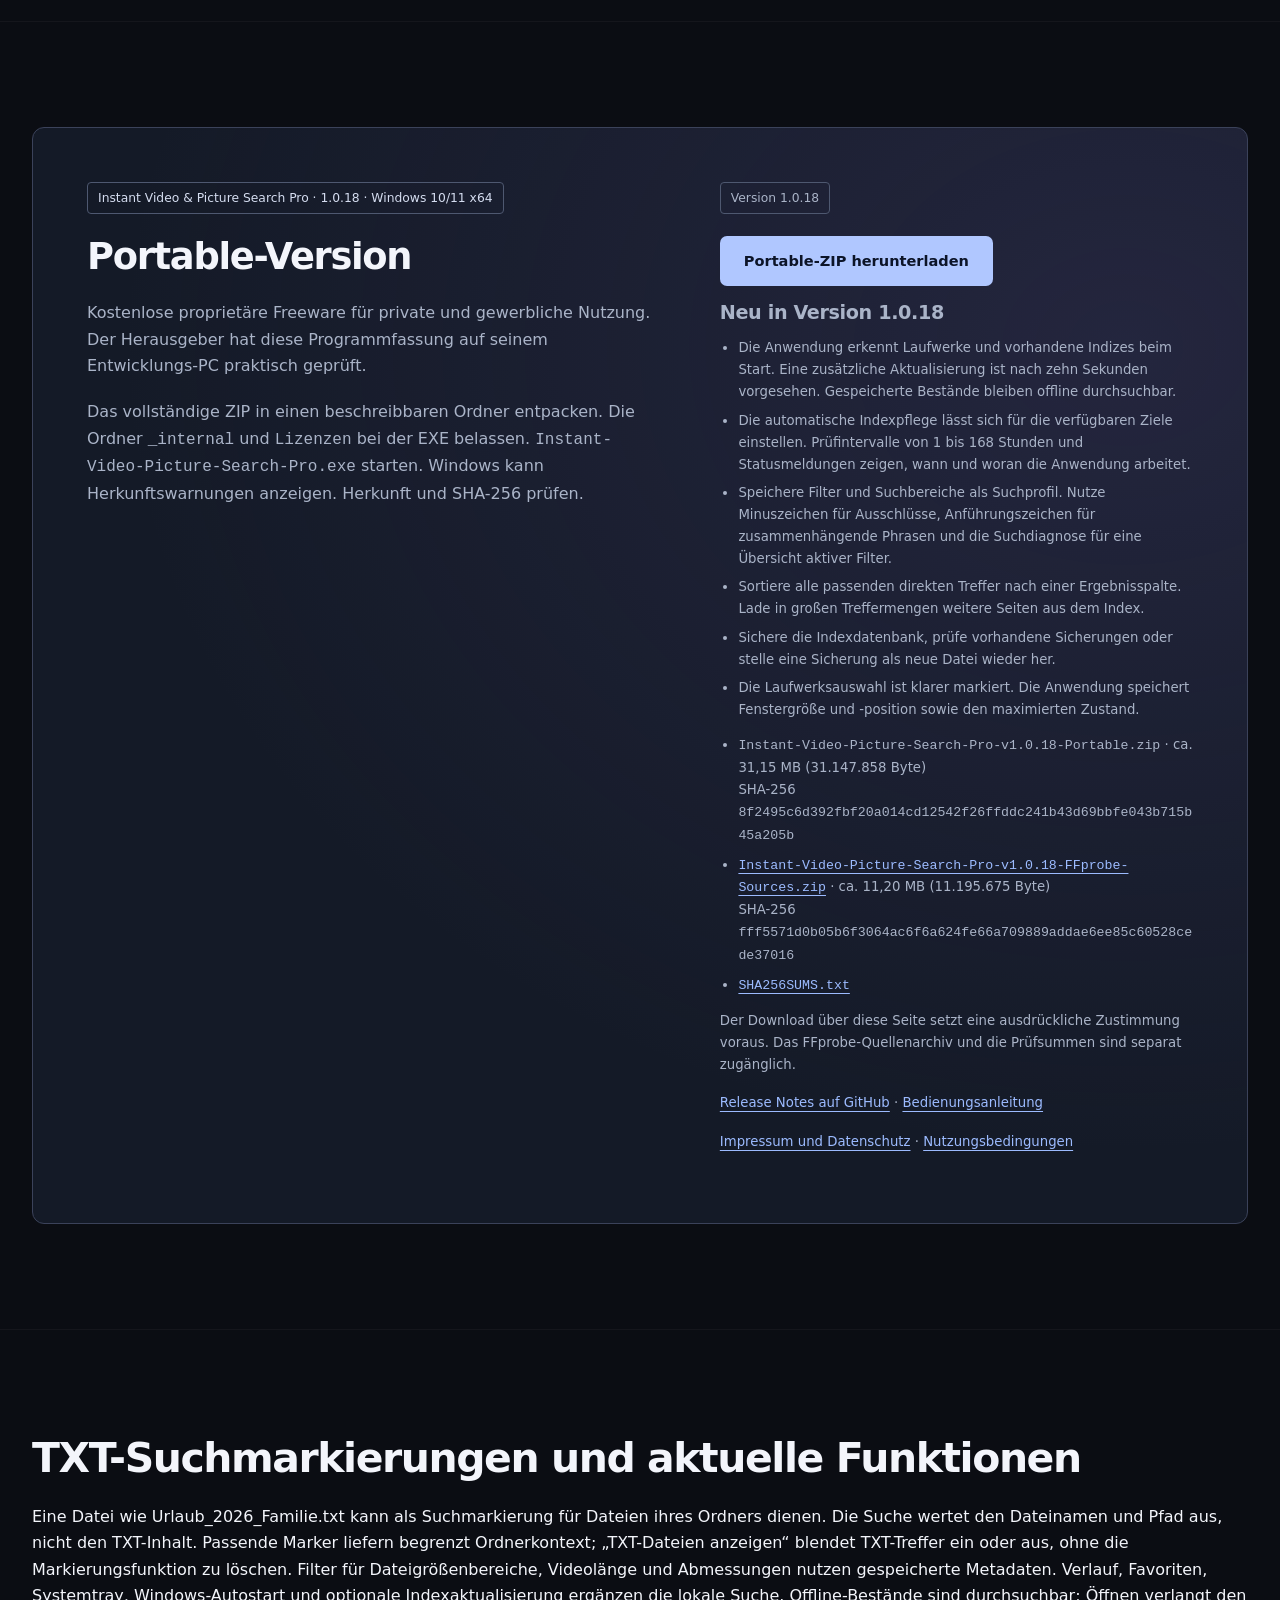
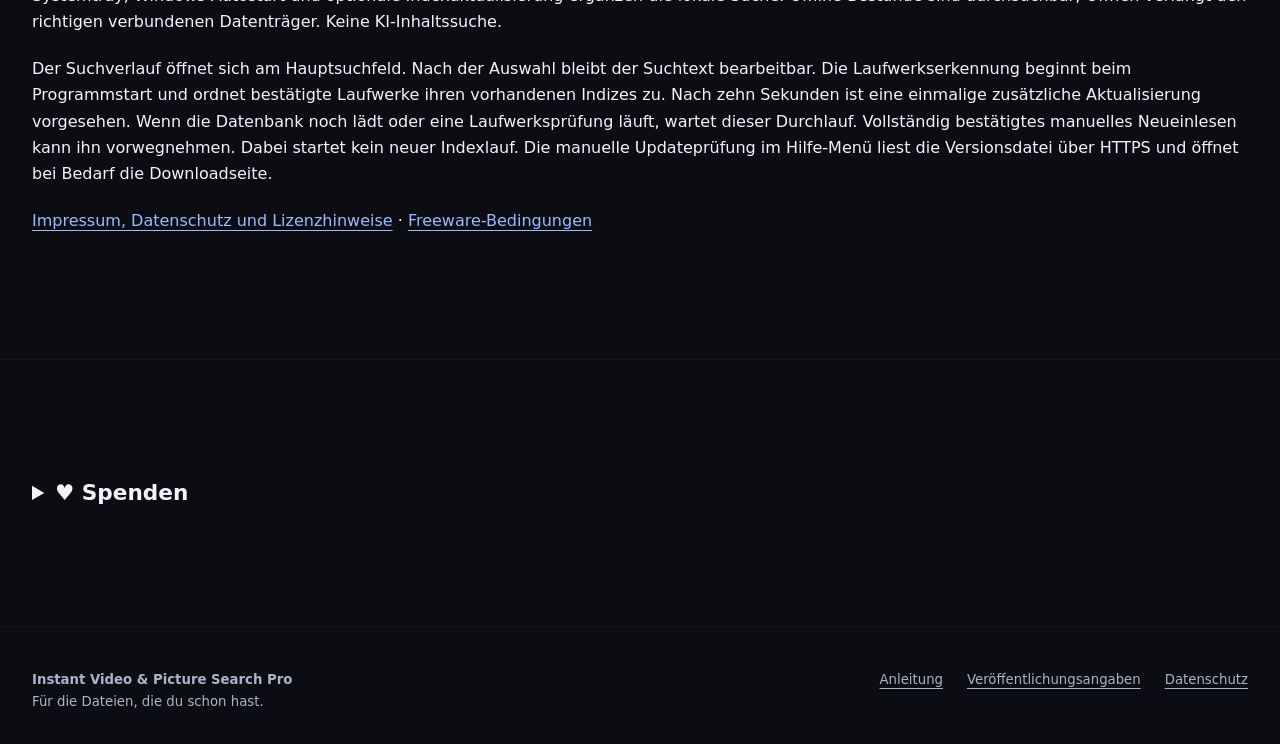
==== commit e7598e93: "Refresh v1.0.18 website and application screenshots" ====
--- a/docs/de/index.html
+++ b/docs/de/index.html
@@ -1,42 +1,42 @@
 <!doctype html>
 <html lang="de"><head><meta charset="utf-8"><meta name="viewport" content="width=device-width,initial-scale=1">
-<title>Videos und Bilder auf Festplatten finden | Instant Video &amp; Picture Search Pro</title><meta name="description" content="Lokale Datei- und Mediensuche für Windows mit Offline-Index, Suchprofilen, sortierbaren Trefferlisten und Datenbanksicherungen.">
+<title>Videos und Bilder auf Festplatten finden | Instant Video &amp; Picture Search Pro</title><meta name="description" content="Lokale Dateisuche für Windows. Durchsuche mehrere Festplatten und Offline-Indizes nach Videos, Bildern und TXT-Dateien. Mit Suchprofilen, Größen- und Längenfiltern, Sortierung und Datenbanksicherung.">
 <meta name="color-scheme" content="dark"><meta name="theme-color" content="#0b0d13">
-<meta property="og:type" content="website"><meta property="og:site_name" content="Instant Video & Picture Search Pro"><meta property="og:locale" content="de_DE"><meta property="og:locale:alternate" content="en_GB"><meta property="og:title" content="Videos und Bilder auf Festplatten finden | Instant Video &amp; Picture Search Pro"><meta property="og:description" content="Lokale Datei- und Mediensuche für Windows mit Offline-Index, Suchprofilen, sortierbaren Trefferlisten und Datenbanksicherungen."><meta property="og:image" content="https://stigliz81.github.io/Instant-Video-Picture-Search-Pro/assets/images/web04-main-de.png"><meta property="og:image:alt" content="Hauptfenster einer früheren Version mit Beispieldaten"><meta property="og:image:width" content="2104"><meta property="og:image:height" content="1663"><meta name="twitter:card" content="summary_large_image"><meta name="twitter:image" content="https://stigliz81.github.io/Instant-Video-Picture-Search-Pro/assets/images/web04-main-de.png">
+<meta property="og:type" content="website"><meta property="og:site_name" content="Instant Video & Picture Search Pro"><meta property="og:locale" content="de_DE"><meta property="og:locale:alternate" content="en_GB"><meta property="og:title" content="Videos und Bilder auf Festplatten finden | Instant Video &amp; Picture Search Pro"><meta property="og:description" content="Lokale Dateisuche für Windows. Durchsuche mehrere Festplatten und Offline-Indizes nach Videos, Bildern und TXT-Dateien. Mit Suchprofilen, Größen- und Längenfiltern, Sortierung und Datenbanksicherung."><meta property="og:image" content="https://stigliz81.github.io/Instant-Video-Picture-Search-Pro/assets/images/v1018-main-de.png"><meta property="og:image:alt" content="Drei gespeicherte Laufwerke, direkte Treffer nach Datum sortiert und weitere Ergebnisseiten"><meta property="og:image:width" content="2060"><meta property="og:image:height" content="868"><meta name="twitter:card" content="summary_large_image"><meta name="twitter:image" content="https://stigliz81.github.io/Instant-Video-Picture-Search-Pro/assets/images/v1018-main-de.png"><meta name="twitter:image:alt" content="Drei gespeicherte Laufwerke, direkte Treffer nach Datum sortiert und weitere Ergebnisseiten">
 <link rel="icon" type="image/png" href="../assets/images/product-icon.png"><link rel="stylesheet" href="../assets/css/site.css?v=web-release-18"><script src="../assets/js/site.js" defer></script><link rel="icon" href="../favicon.ico"><link rel="canonical" href="https://stigliz81.github.io/Instant-Video-Picture-Search-Pro/de/"><link rel="alternate" hreflang="de" href="https://stigliz81.github.io/Instant-Video-Picture-Search-Pro/de/"><link rel="alternate" hreflang="en" href="https://stigliz81.github.io/Instant-Video-Picture-Search-Pro/en/"><link rel="alternate" hreflang="x-default" href="https://stigliz81.github.io/Instant-Video-Picture-Search-Pro/"></head><body>
 <a class="skip" href="#main">Zum Inhalt</a>
 <header class="site-header"><div class="wrap header-inner"><a class="brand" href="../de/index.html" aria-label="Instant Video & Picture Search Pro · Startseite"><img src="../assets/images/product-icon.png" alt="" width="34" height="34"><span>Instant Video & Picture Search Pro<br><small>LOKALE MEDIENSUCHE</small></span></a><nav class="nav" aria-label="Hauptnavigation"><a href="../de/index.html#features">Funktionen</a><a class="nav-how" href="../de/index.html#how">So funktioniert’s</a><a href="../de/index.html#faq">Fragen</a><a href="../docs/de/guide.html">Anleitung</a><a href="#download" data-download-nav>Download</a><a class="nav-support" href="#support">♥ Spenden</a><span class="languages" aria-label="Sprache"><a href="index.html" lang="de" hreflang="de" aria-current="page">DE</a><span aria-hidden="true">/</span><a href="../en/index.html" lang="en" hreflang="en" >EN</a></span><a href="#projects">Weitere Projekte</a></nav></div></header>
 <main id="main">
-<section class="hero"><div class="wrap"><div class="eyebrow">WINDOWS · VERSION 1.0.18 · LOKALER DATEIINDEX</div><h1>Finde deine Fotos und Videos über einen lokalen Index.<br><span>Auch auf mehreren Laufwerken.</span></h1><p class="intro">Ausgewählte Daten einmal indexieren. Danach Dateinamen und gespeicherte Pfade sehr schnell über den lokalen Index durchsuchen – auch in großen Beständen auf mehreren Festplatten.</p><p class="practice-note">Die App durchsucht gespeicherte Dateiinformationen. Die Laufzeit hängt vom Umfang des Index, der Anfrage und dem Computer ab.</p><div class="actions"><a class="button" href="#features">Funktionen entdecken <span aria-hidden="true">&nbsp;↗</span></a><a class="button secondary" href="#how">Zur Kurzanleitung</a><button type="button" class="button" data-open-download disabled>Kostenlos herunterladen</button><a class="button secondary" href="#support">♥ Projekt unterstützen</a></div><p class="small-note">Lokale Datenbank. Ohne Cloud-Suchdienst. Deutsch & Englisch.</p>
-<div class="quick-benefits"><article><h3>Einmal erfassen, schnell wiederfinden</h3><p>Lokale Indizes statt jedes Mal alle Festplatten neu zu durchsuchen.</p></article><article><h3>Den richtigen Ordner erreichen</h3><p>Erreichbare Dateien öffnen oder direkt zu ihrem Speicherort im Windows-Explorer wechseln.</p></article><article><h3>Gezielt eingrenzen</h3><p>Dateigröße, Videolänge und Bildabmessungen filtern; Verlauf und Favoriten erneut verwenden.</p></article></div><aside class="offline-highlight" id="offline-search"><div class="eyebrow">Offline · Lokaler Index</div><h2>Auch ohne angeschlossene Festplatte suchen</h2><p>Bereits indexierte Festplatten bleiben im Suchbestand verfügbar, wenn sie gerade nicht mit dem Computer verbunden sind. Dateinamen und gespeicherte Pfade lassen sich weiterhin finden.</p><p class="offline-limit">Zum Öffnen der physischen Datei muss ihr Laufwerk wieder erreichbar sein. Der Index ersetzt die Originaldatei nicht.</p></aside><figure class="screenshot hero-shot"><a href="../assets/images/web04-main-de.png" data-lightbox data-caption="Das Hauptfenster" aria-label="Bild vergrößern: Das Hauptfenster"><img src="../assets/images/web04-main-de.png" width="2104" height="1663" alt="Das Hauptfenster" fetchpriority="high" decoding="async"></a><figcaption>Ein Arbeitsbereich für Suche, Filter und deine indexierten Medien. Die Screenshots auf dieser Seite stammen aus einem früheren Teststand mit Beispieldaten.<span class="badge">Echte Ansicht · Beispieldaten</span></figcaption></figure>
+<section class="hero"><div class="wrap"><div class="eyebrow">WINDOWS · VERSION 1.0.18 · LOKALER DATEIINDEX</div><h1>Finde deine Fotos und Videos über einen lokalen Index.<br><span>Auch auf mehreren Laufwerken.</span></h1><p class="intro">Durchsuche mehrere Festplatten und gespeicherte Offline-Bestände nach Namen und Pfaden. Suchprofile und Medienfilter helfen dir, dieselbe Auswahl später gezielt wiederzuverwenden.</p><p class="practice-note">Die App durchsucht gespeicherte Dateiinformationen. Die Laufzeit hängt vom Umfang des Index, der Anfrage und dem Computer ab.</p><div class="actions"><a class="button" href="#features">Funktionen entdecken <span aria-hidden="true">&nbsp;↗</span></a><a class="button secondary" href="#how">Zur Kurzanleitung</a><button type="button" class="button" data-open-download disabled>Kostenlos herunterladen</button><a class="button secondary" href="#support">♥ Projekt unterstützen</a></div><p class="small-note">Lokale Datenbank. Ohne Cloud-Suchdienst. Deutsch & Englisch.</p>
+<div class="quick-benefits"><article><h3>Einmal erfassen, schnell wiederfinden</h3><p>Lokale Indizes statt jedes Mal alle Festplatten neu zu durchsuchen.</p></article><article><h3>Den richtigen Ordner erreichen</h3><p>Erreichbare Dateien öffnen oder direkt zu ihrem Speicherort im Windows-Explorer wechseln.</p></article><article><h3>Gezielt eingrenzen</h3><p>Dateigröße, Videolänge und Bildabmessungen filtern; Verlauf und Favoriten erneut verwenden.</p></article></div><aside class="offline-highlight" id="offline-search"><div class="eyebrow">Offline · Lokaler Index</div><h2>Auch ohne angeschlossene Festplatte suchen</h2><p>Bereits indexierte Festplatten bleiben im Suchbestand verfügbar, wenn sie gerade nicht mit dem Computer verbunden sind. Dateinamen und gespeicherte Pfade lassen sich weiterhin finden.</p><p class="offline-limit">Zum Öffnen der physischen Datei muss ihr Laufwerk wieder erreichbar sein. Der Index ersetzt die Originaldatei nicht.</p></aside><figure class="screenshot hero-shot"><a href="../assets/images/v1018-main-de.png" data-lightbox data-caption="Klassische Ansicht mit sortierter Trefferliste" aria-label="Bild vergrößern – Klassische Ansicht mit sortierter Trefferliste"><img src="../assets/images/v1018-main-de.png" width="2060" height="868" alt="Drei gespeicherte Laufwerke, direkte Treffer nach Datum sortiert und weitere Ergebnisseiten" fetchpriority="high" decoding="async"></a><figcaption>In der klassischen Ansicht sind drei gespeicherte Laufwerke ausgewählt. Die direkten Treffer sind nach Datum sortiert. Weitere Seiten lassen sich aus dem lokalen Index laden.<span class="badge">Originalaufnahme aus v1.0.18 · Beispieldaten</span></figcaption></figure>
 <div class="gallery">
-<figure class="screenshot "><a href="../assets/images/web04-folders-de.png" data-lightbox data-caption="Laufwerke für die Suche wählen" aria-label="Bild vergrößern: Laufwerke für die Suche wählen"><img src="../assets/images/web04-folders-de.png" width="1862" height="1202" alt="Laufwerke für die Suche wählen" loading="lazy" decoding="async"></a><figcaption><strong>Laufwerke für die Suche wählen</strong><span class="badge">Echte Ansicht · Beispieldaten</span></figcaption></figure>
-<figure class="screenshot "><a href="../assets/images/web04-filters-de.png" data-lightbox data-caption="Größe, Videolänge und Bildabmessungen" aria-label="Bild vergrößern: Größe, Videolänge und Bildabmessungen"><img src="../assets/images/web04-filters-de.png" width="2104" height="1663" alt="Größe, Videolänge und Bildabmessungen" loading="lazy" decoding="async"></a><figcaption><strong>Größe, Videolänge und Bildabmessungen</strong><span class="badge">Echte Ansicht · Beispieldaten</span></figcaption></figure>
-<figure class="screenshot "><a href="../assets/images/web04-main-de.png" data-lightbox data-caption="Die klassische Ansicht" aria-label="Bild vergrößern: Die klassische Ansicht"><img src="../assets/images/web04-main-de.png" width="2104" height="1663" alt="Die klassische Ansicht" loading="lazy" decoding="async"></a><figcaption><strong>Die klassische Ansicht</strong><span class="badge">Echte Ansicht · Beispieldaten</span></figcaption></figure>
-<figure class="screenshot "><a href="../assets/images/web04-folders-de.png" data-lightbox data-caption="Eigene Suchordner auswählen" aria-label="Bild vergrößern: Eigene Suchordner auswählen"><img src="../assets/images/web04-folders-de.png" width="1862" height="1202" alt="Eigene Suchordner auswählen" loading="lazy" decoding="async"></a><figcaption><strong>Eigene Suchordner auswählen</strong><span class="badge">Echte Ansicht · Beispieldaten</span></figcaption></figure>
+<figure class="screenshot"><a href="../assets/images/v1018-main-de.png" data-lightbox data-caption="Klassische Ansicht mit sortierter Trefferliste" aria-label="Bild vergrößern – Klassische Ansicht mit sortierter Trefferliste"><img src="../assets/images/v1018-main-de.png" width="2060" height="868" alt="Drei gespeicherte Laufwerke, direkte Treffer nach Datum sortiert und weitere Ergebnisseiten" loading="lazy" decoding="async"></a><figcaption><strong>Klassische Ansicht mit sortierter Trefferliste</strong><span class="badge">Originalaufnahme aus v1.0.18 · Beispieldaten</span></figcaption></figure>
+<figure class="screenshot"><a href="../assets/images/v1018-filters-de.png" data-lightbox data-caption="Seitenansicht mit aktiven Suchfiltern" aria-label="Bild vergrößern – Seitenansicht mit aktiven Suchfiltern"><img src="../assets/images/v1018-filters-de.png" width="2060" height="1000" alt="Hauptsuche und Zusatzfilter neben den Filtern für Dateigröße, Videolänge und Bildabmessungen" loading="lazy" decoding="async"></a><figcaption><strong>Seitenansicht mit aktiven Suchfiltern</strong><span class="badge">Originalaufnahme aus v1.0.18 · Beispieldaten</span></figcaption></figure>
+<figure class="screenshot"><a href="../assets/images/v1018-profiles-de.png" data-lightbox data-caption="Suchprofile verwalten" aria-label="Bild vergrößern – Suchprofile verwalten"><img src="../assets/images/v1018-profiles-de.png" width="1850" height="905" alt="Dialog für gespeicherte Suchprofile über der Trefferliste mit Laden, Umbenennen und Löschen" loading="lazy" decoding="async"></a><figcaption><strong>Suchprofile verwalten</strong><span class="badge">Originalaufnahme aus v1.0.18 · Beispieldaten</span></figcaption></figure>
+<figure class="screenshot"><a href="../assets/images/v1018-backup-de.png" data-lightbox data-caption="Datenbanksicherungen verwalten" aria-label="Bild vergrößern – Datenbanksicherungen verwalten"><img src="../assets/images/v1018-backup-de.png" width="1740" height="508" alt="Drei Beispielsicherungen mit Prüfstatus und Bedienelementen zum Prüfen und Wiederherstellen" loading="lazy" decoding="async"></a><figcaption><strong>Datenbanksicherungen verwalten</strong><span class="badge">Originalaufnahme aus v1.0.18 · Beispieldaten</span></figcaption></figure>
 </div></div></section>
 <section class="section" id="features"><div class="wrap"><div class="section-heading"><p class="eyebrow">WENIGER SUCHEN. MEHR WIEDERFINDEN.</p><h2>Deine Sammlung. Wieder im Blick.</h2><p>Ob auf dem Rechner oder einer externen Festplatte: Finde unterstützte Dateien anhand ihrer gespeicherten Namen, Pfade und Metadaten.</p></div><div class="principles">
 <article class="principle"><span class="num">01</span><h3>Im Index suchen</h3><p>Nach der Indexierung sucht die Anwendung im lokalen Bestand. Für jede neue Suchanfrage müssen deine Festplatten nicht vollständig durchlaufen werden.</p></article>
 <article class="principle"><span class="num">02</span><h3>Laufwerke verbinden</h3><p>Verwalte interne und externe Datenträger. Bereits gespeicherte Bestände lassen sich auch durchsuchen, wenn die betreffende Festplatte getrennt ist.</p></article>
 <article class="principle"><span class="num">03</span><h3>Direkt weiterarbeiten</h3><p>Öffne einen Treffer mit deiner zugeordneten Windows-Anwendung oder zeige den Speicherort im Explorer an. Die Datei muss dafür erreichbar sein.</p></article>
 </div><div class="feature-grid">
-<article class="feature"><div class="icon"><svg viewBox="0 0 24 24" fill="none" stroke="currentColor" stroke-width="1.5" stroke-linecap="round" stroke-linejoin="round" aria-hidden="true"><circle cx="11" cy="11" r="7"/><path d="m16 16 5 5"/></svg></div><h3>Dateinamen statt Ordner rätseln</h3><p>Finde Videos, Bilder und unterstützte TXT-Dateien nach Name oder Pfad. Schließe Begriffe mit einem Minus aus und suche zusammenhängende Phrasen in Anführungszeichen.</p></article>
-<article class="feature"><div class="icon"><svg viewBox="0 0 24 24" fill="none" stroke="currentColor" stroke-width="1.5" stroke-linecap="round" stroke-linejoin="round" aria-hidden="true"><rect x="3" y="5" width="18" height="14" rx="3"/><path d="M3 14h18M16 17h2"/></svg></div><h3>Mehrere Laufwerke, auch offline</h3><p>Bereits indexierte Dateien bleiben anhand ihrer gespeicherten Informationen auffindbar, wenn die Festplatte getrennt ist. Gespeicherte Laufwerksidentitäten unterscheiden die Bestände. Zum Öffnen muss der passende Datenträger wieder verfügbar sein.</p></article>
-<article class="feature"><div class="icon"><svg viewBox="0 0 24 24" fill="none" stroke="currentColor" stroke-width="1.5" stroke-linecap="round" stroke-linejoin="round" aria-hidden="true"><path d="M3 7h7l2 3h9v10H3zM3 7V4h7l2 3h8v3"/></svg></div><h3>Genau die richtigen Ordner</h3><p>Wähle einzelne indexierte Ordner oder ganze Bestände. Entscheide, ob Unterverzeichnisse Teil deines Suchbereichs sein sollen.</p></article>
-<article class="feature"><div class="icon"><svg viewBox="0 0 24 24" fill="none" stroke="currentColor" stroke-width="1.5" stroke-linecap="round" stroke-linejoin="round" aria-hidden="true"><path d="M4 6h16M4 12h16M4 18h16M8 3v6m8 0v6m-6 0v6"/></svg></div><h3>Passende Größe und Auflösung</h3><p>Filtere nach Dateigrößenbereich sowie gespeicherter Breite und Höhe. Bilder lassen sich in den Suchergebnissen ein- oder ausblenden.</p></article>
-<article class="feature"><div class="icon"><svg viewBox="0 0 24 24" fill="none" stroke="currentColor" stroke-width="1.5" stroke-linecap="round" stroke-linejoin="round" aria-hidden="true"><circle cx="12" cy="12" r="9"/><path d="M12 6v6l4 2"/></svg></div><h3>Videos nach Länge filtern</h3><p>Kombiniere Minuten, Sekunden und eine Toleranz. Fehlende Metadaten können eine Datei von einem aktiven Zahlenfilter ausschließen.</p></article>
-<article class="feature"><div class="icon"><svg viewBox="0 0 24 24" fill="none" stroke="currentColor" stroke-width="1.5" stroke-linecap="round" stroke-linejoin="round" aria-hidden="true"><path d="m12 3 3 6 6 1-4.5 4.5 1 6.5-5.5-3-5.5 3 1-6.5L3 10l6-1z"/></svg></div><h3>Wiederfinden wird einfacher</h3><p>Nutze Verlauf und Favoriten für Suchtexte oder speichere Text, Medienfilter und Suchbereiche gemeinsam als Suchprofil.</p></article>
+<article class="feature"><div class="icon"><svg viewBox="0 0 24 24" fill="none" stroke="currentColor" stroke-width="1.5" stroke-linecap="round" stroke-linejoin="round" aria-hidden="true"><circle cx="11" cy="11" r="7"/><path d="m16 16 5 5"/></svg></div><h3>Ausschlüsse, Phrasen und kombinierte Begriffe</h3><p>Suche nach Teilen von Namen und Pfaden. Mit <code>or: küste wald -trailer</code> suchst du nach Alternativen mit Ausschluss. Anführungszeichen finden zusammenhängende Phrasen wie <code>&quot;alpine lake&quot;</code>.</p></article>
+<article class="feature"><div class="icon"><svg viewBox="0 0 24 24" fill="none" stroke="currentColor" stroke-width="1.5" stroke-linecap="round" stroke-linejoin="round" aria-hidden="true"><rect x="3" y="5" width="18" height="14" rx="3"/><path d="M3 14h18M16 17h2"/></svg></div><h3>Mehrere Festplatten durchsuchen</h3><p>Beim Start erkennt die Anwendung verfügbare Laufwerke und ordnet bestätigte Bestände ihren Indizes zu. Gespeicherte Bestände bleiben auch ohne angeschlossene Originalfestplatte durchsuchbar.</p></article>
+<article class="feature"><div class="icon"><svg viewBox="0 0 24 24" fill="none" stroke="currentColor" stroke-width="1.5" stroke-linecap="round" stroke-linejoin="round" aria-hidden="true"><path d="M3 7h7l2 3h9v10H3zM3 7V4h7l2 3h8v3"/></svg></div><h3>Direkte Treffer global sortieren</h3><p>Sortiere alle passenden direkten Treffer nach Name, Größe, Dauer, Auflösung, Datum oder Pfad. Weitere Seiten führen dich auch zu Treffern jenseits der früheren Ladegrenze.</p></article>
+<article class="feature"><div class="icon"><svg viewBox="0 0 24 24" fill="none" stroke="currentColor" stroke-width="1.5" stroke-linecap="round" stroke-linejoin="round" aria-hidden="true"><path d="M4 6h16M4 12h16M4 18h16M8 3v6m8 0v6m-6 0v6"/></svg></div><h3>Suchfilter für Videos und Bilder</h3><p>Grenze Videos nach Dateigröße und Länge ein. Suche nach einer Mindestbreite und -höhe und kombiniere die Medienfilter mit deiner Textsuche.</p></article>
+<article class="feature"><div class="icon"><svg viewBox="0 0 24 24" fill="none" stroke="currentColor" stroke-width="1.5" stroke-linecap="round" stroke-linejoin="round" aria-hidden="true"><circle cx="12" cy="12" r="9"/><path d="M12 6v6l4 2"/></svg></div><h3>Indexdatenbank sichern und wiederherstellen</h3><p>Sichere den Index, prüfe und verwalte vorhandene Sicherungen oder stelle eine Sicherung als neue Datenbankdatei wieder her.</p></article>
+<article class="feature"><div class="icon"><svg viewBox="0 0 24 24" fill="none" stroke="currentColor" stroke-width="1.5" stroke-linecap="round" stroke-linejoin="round" aria-hidden="true"><path d="m12 3 3 6 6 1-4.5 4.5 1 6.5-5.5-3-5.5 3 1-6.5L3 10l6-1z"/></svg></div><h3>Suchprofile speichern und wiederverwenden</h3><p>Speichere Suchbegriffe, Filter und ausgewählte Laufwerke oder Ordner gemeinsam als Suchprofil. Lade die Konfiguration für die nächste Suche wieder.</p></article>
 </div><div class="detail-strip">
 <div><h3>Lokal gespeichert. Offline durchsuchbar.</h3><p>Die Suche im vorhandenen SQLite-Index benötigt keinen Cloud-Suchdienst. Ein getrennter Datenträger bleibt mit seinem gespeicherten Bestand auffindbar; Öffnen erfordert eine erreichbare Datei.</p></div>
 <div><h3>Dateiinformationen, keine Medienkopien.</h3><p>Der Index speichert Namen, Pfade und Metadaten. Es gibt keinen eingebauten Videoplayer und keine KI-Erkennung von Bildmotiven oder Gesichtern.</p></div>
 </div></div></section>
 <section class="section" id="how"><div class="wrap"><div class="section-heading"><p class="eyebrow">SO FUNKTIONIERT’S</p><h2>Vom ersten Index zum passenden Treffer.</h2><p>Suchbereich und Indexierungsziele haben unterschiedliche Aufgaben. Du entscheidest, welche realen Dateien eingelesen und welche gespeicherten Bestände durchsucht werden.</p></div><div class="steps">
-<article class="step"><div class="step-image"><figure class="screenshot "><a href="../assets/images/web04-folders-de.png" data-lightbox data-caption="Laufwerke für die Suche wählen" aria-label="Bild vergrößern: Laufwerke für die Suche wählen"><img src="../assets/images/web04-folders-de.png" width="1862" height="1202" alt="Laufwerke für die Suche wählen" loading="lazy" decoding="async"></a><span class="step-number" aria-hidden="true">01</span><figcaption><strong>Laufwerke für die Suche wählen</strong><span class="badge">Echte Ansicht · Beispieldaten</span></figcaption></figure></div><h3>Laufwerke für die Suche wählen</h3><p>Wähle die bereits indexierten Laufwerke, deren Einträge du durchsuchen möchtest. Diese Auswahl startet keine Vollindexierung.</p></article>
-<article class="step"><div class="step-image"><figure class="screenshot "><a href="../assets/images/web04-progress-de.png" data-lightbox data-caption="Indexierungsziele festlegen" aria-label="Bild vergrößern: Indexierungsziele festlegen"><img src="../assets/images/web04-progress-de.png" width="2212" height="1673" alt="Indexierungsziele festlegen" loading="lazy" decoding="async"></a><span class="step-number" aria-hidden="true">02</span><figcaption><strong>Indexierungsziele festlegen</strong><span class="badge">Echte Ansicht · Beispieldaten</span></figcaption></figure></div><h3>Indexierungsziele festlegen</h3><p>Lege getrennt davon die erreichbaren Laufwerke oder Ordner für einen Indexlauf fest. Prüfe Ziele und Unterverzeichnisse in der Vorschau.</p></article>
-<article class="step"><div class="step-image"><figure class="screenshot "><a href="../assets/images/web04-progress-de.png" data-lightbox data-caption="Indexierung und Fortschritt" aria-label="Bild vergrößern: Indexierung und Fortschritt"><img src="../assets/images/web04-progress-de.png" width="2212" height="1673" alt="Indexierung und Fortschritt" loading="lazy" decoding="async"></a><span class="step-number" aria-hidden="true">03</span><figcaption><strong>Indexierung und Fortschritt</strong><span class="badge">Echte Ansicht · Beispieldaten</span></figcaption></figure></div><h3>Indexierung bewusst starten</h3><p>Bestätige den Lauf erst nach Kontrolle der Ziele. Laufzeit und geprüfte Dateien zeigen den Stand; eine Restzeit erscheint nur mit verlässlicher Grundlage.</p></article>
-<article class="step"><div class="step-image"><figure class="screenshot "><a href="../assets/images/web04-main-de.png" data-lightbox data-caption="Hauptsuche und Zusatzfilter" aria-label="Bild vergrößern: Hauptsuche und Zusatzfilter"><img src="../assets/images/web04-main-de.png" width="2104" height="1663" alt="Hauptsuche und Zusatzfilter" loading="lazy" decoding="async"></a><span class="step-number" aria-hidden="true">04</span><figcaption><strong>Hauptsuche und Zusatzfilter</strong><span class="badge">Echte Ansicht · Beispieldaten</span></figcaption></figure></div><h3>Die Hauptsuche verwenden</h3><p>Suche nach Teilen eines Dateinamens oder Pfads. Mit Ausschlüssen, Phrasen und dem Zusatzfilter kannst du die Treffer eingrenzen.</p></article>
-<article class="step"><div class="step-image"><figure class="screenshot "><a href="../assets/images/web04-filters-de.png" data-lightbox data-caption="Größe, Videolänge und Bildabmessungen" aria-label="Bild vergrößern: Größe, Videolänge und Bildabmessungen"><img src="../assets/images/web04-filters-de.png" width="2104" height="1663" alt="Größe, Videolänge und Bildabmessungen" loading="lazy" decoding="async"></a><span class="step-number" aria-hidden="true">05</span><figcaption><strong>Größe, Videolänge und Bildabmessungen</strong><span class="badge">Echte Ansicht · Beispieldaten</span></figcaption></figure></div><h3>Suchfilter kombinieren</h3><p>Grenze Dateigröße, Videolänge oder Bildabmessungen ein. Bilder anzeigen und Filter zurücksetzen sind derselben Filtergruppe zugeordnet.</p></article>
-<article class="step"><div class="step-image"><figure class="screenshot "><a href="../assets/images/web04-main-de.png" data-lightbox data-caption="Treffer und Speicherordner öffnen" aria-label="Bild vergrößern: Treffer und Speicherordner öffnen"><img src="../assets/images/web04-main-de.png" width="2104" height="1663" alt="Treffer und Speicherordner öffnen" loading="lazy" decoding="async"></a><span class="step-number" aria-hidden="true">06</span><figcaption><strong>Treffer und Speicherordner öffnen</strong><span class="badge">Echte Ansicht · Beispieldaten</span></figcaption></figure></div><h3>Datei oder Speicherordner öffnen</h3><p>Öffne den Treffer über die Ergebnisaktion in der zugeordneten Windows-Anwendung. Die Ordneraktion führt zum Speicherort im Explorer; offline ist dafür zunächst der Datenträger nötig.</p></article>
+<article class="step"><div class="step-image"><figure class="screenshot"><a href="../assets/images/v1018-main-de.png" data-lightbox data-caption="Ausgewählte gespeicherte Laufwerke für die Suche" aria-label="Bild vergrößern – Ausgewählte gespeicherte Laufwerke für die Suche"><img src="../assets/images/v1018-main-de.png" width="2060" height="868" alt="Drei gespeicherte Laufwerke, direkte Treffer nach Datum sortiert und weitere Ergebnisseiten" loading="lazy" decoding="async"></a><span class="step-number" aria-hidden="true">01</span><figcaption><strong>Ausgewählte gespeicherte Laufwerke für die Suche</strong><span class="badge">Originalaufnahme aus v1.0.18 · Beispieldaten</span></figcaption></figure></div><h3>Laufwerke für die Suche wählen</h3><p>Wähle die bereits indexierten Laufwerke, deren Einträge du durchsuchen möchtest. Diese Auswahl startet keine Vollindexierung.</p></article>
+<article class="step"><div class="step-image"><figure class="screenshot"><a href="../assets/images/v1018-targets-de.png" data-lightbox data-caption="Zielordner und Unterverzeichnisse für den Indexlauf festlegen" aria-label="Bild vergrößern – Zielordner und Unterverzeichnisse für den Indexlauf festlegen"><img src="../assets/images/v1018-targets-de.png" width="1369" height="824" alt="Dialog zum Hinzufügen von Ordnern und Laufwerken sowie zur Auswahl von Unterverzeichnissen" loading="lazy" decoding="async"></a><span class="step-number" aria-hidden="true">02</span><figcaption><strong>Zielordner und Unterverzeichnisse für den Indexlauf festlegen</strong><span class="badge">Originalaufnahme aus v1.0.18 · Beispieldaten</span></figcaption></figure></div><h3>Indexierungsziele festlegen</h3><p>Lege getrennt davon die erreichbaren Laufwerke oder Ordner für einen Indexlauf fest. Prüfe Ziele und Unterverzeichnisse in der Vorschau.</p></article>
+<article class="step"><div class="step-image"><figure class="screenshot"><a href="../assets/images/v1018-status-de.png" data-lightbox data-caption="Statuskarten mit Datenbank, Indexbestand und Laufwerken" aria-label="Bild vergrößern – Statuskarten mit Datenbank, Indexbestand und Laufwerken"><img src="../assets/images/v1018-status-de.png" width="1460" height="275" alt="Statuskarten für die Beispieldatenbank, gespeicherte Dateien und Laufwerke" loading="lazy" decoding="async"></a><span class="step-number" aria-hidden="true">03</span><figcaption><strong>Statuskarten mit Datenbank, Indexbestand und Laufwerken</strong><span class="badge">Originalaufnahme aus v1.0.18 · Beispieldaten</span></figcaption></figure></div><h3>Indexierung bewusst starten</h3><p>Bestätige den Lauf erst nach Kontrolle der Ziele. Laufzeit und geprüfte Dateien zeigen den Stand; eine Restzeit erscheint nur mit verlässlicher Grundlage.</p></article>
+<article class="step"><div class="step-image"><figure class="screenshot"><a href="../assets/images/v1018-filters-de.png" data-lightbox data-caption="Hauptsuche und Zusatzfilter in der Seitenansicht" aria-label="Bild vergrößern – Hauptsuche und Zusatzfilter in der Seitenansicht"><img src="../assets/images/v1018-filters-de.png" width="2060" height="1000" alt="Hauptsuche und Zusatzfilter neben den Filtern für Dateigröße, Videolänge und Bildabmessungen" loading="lazy" decoding="async"></a><span class="step-number" aria-hidden="true">04</span><figcaption><strong>Hauptsuche und Zusatzfilter in der Seitenansicht</strong><span class="badge">Originalaufnahme aus v1.0.18 · Beispieldaten</span></figcaption></figure></div><h3>Die Hauptsuche verwenden</h3><p>Suche nach Teilen eines Dateinamens oder Pfads. Mit Ausschlüssen, Phrasen und dem Zusatzfilter kannst du die Treffer eingrenzen.</p></article>
+<article class="step"><div class="step-image"><figure class="screenshot"><a href="../assets/images/v1018-filters-de.png" data-lightbox data-caption="Aktive Größen-, Längen- und Abmessungsfilter" aria-label="Bild vergrößern – Aktive Größen-, Längen- und Abmessungsfilter"><img src="../assets/images/v1018-filters-de.png" width="2060" height="1000" alt="Hauptsuche und Zusatzfilter neben den Filtern für Dateigröße, Videolänge und Bildabmessungen" loading="lazy" decoding="async"></a><span class="step-number" aria-hidden="true">05</span><figcaption><strong>Aktive Größen-, Längen- und Abmessungsfilter</strong><span class="badge">Originalaufnahme aus v1.0.18 · Beispieldaten</span></figcaption></figure></div><h3>Suchfilter kombinieren</h3><p>Grenze Dateigröße, Videolänge oder Bildabmessungen ein. Bilder anzeigen und Filter zurücksetzen sind derselben Filtergruppe zugeordnet.</p></article>
+<article class="step"><div class="step-image"><figure class="screenshot"><a href="../assets/images/v1018-main-de.png" data-lightbox data-caption="Trefferliste mit Aktionen für Datei und Speicherordner" aria-label="Bild vergrößern – Trefferliste mit Aktionen für Datei und Speicherordner"><img src="../assets/images/v1018-main-de.png" width="2060" height="868" alt="Drei gespeicherte Laufwerke, direkte Treffer nach Datum sortiert und weitere Ergebnisseiten" loading="lazy" decoding="async"></a><span class="step-number" aria-hidden="true">06</span><figcaption><strong>Trefferliste mit Aktionen für Datei und Speicherordner</strong><span class="badge">Originalaufnahme aus v1.0.18 · Beispieldaten</span></figcaption></figure></div><h3>Datei oder Speicherordner öffnen</h3><p>Öffne den Treffer über die Ergebnisaktion in der zugeordneten Windows-Anwendung. Die Ordneraktion führt zum Speicherort im Explorer; offline ist dafür zunächst der Datenträger nötig.</p></article>
 </div><aside class="guide-banner"><div><h3>Alles Wichtige, in Ruhe erklärt.</h3><p>Die vollständige Anleitung erklärt Auswahl, Indexstatus, Filter, Offline-Laufwerke und den sicheren Umgang mit Wartungsaktionen.</p></div><a class="button secondary" href="../docs/de/guide.html">Bedienungsanleitung lesen ↗</a></aside></div></section>
 <section class="section" id="projects"><div class="wrap"><div class="section-heading"><h2>Weitere Projekte</h2></div><div class="feature-grid projects-grid"><article class="feature"><h3><a href="https://stigliz81.github.io/MiniDesk/">MiniDesk ↗</a></h3><p>Windows-Gadgets und praktische Werkzeuge für Desktop und Systemverwaltung.</p></article><article class="feature"><h3><a href="https://stigliz81.github.io/FilmKompass/">FilmKompass ↗</a></h3><p>Filme und Serien übersichtlich verwalten und organisieren.</p></article></div></div></section><section class="section" id="faq"><div class="wrap faq-layout"><div class="section-heading"><p class="eyebrow">FAQ</p><h2>Gut zu wissen.</h2><p>Die wichtigsten Antworten vor dem ersten Indexlauf.</p></div><div class="faq-list">
 <details><summary>Was ist Instant Video & Picture Search Pro?</summary><p>Eine lokale Windows-Anwendung zum Durchsuchen gespeicherter Dateiinformationen von unterstützten Videos, Bildern und TXT-Dateien. Gesucht wird nach Namen, Pfaden und vorhandenen Metadaten, nicht nach Bildinhalten.</p></details>
@@ -51,7 +51,7 @@
 <details><summary>Funktioniert die Suche offline?</summary><p>Die Suche im lokalen Index benötigt keinen Cloud-Suchdienst. Auch gespeicherte Bestände getrennter Laufwerke können durchsucht werden; die Originaldateien sind dadurch nicht automatisch verfügbar.</p></details>
 <details><summary>Wo werden die Indexdaten gespeichert?</summary><p>In der bewusst ausgewählten lokalen SQLite-Datei. Bestehende benutzerbezogene Einstellungen liegen weiter im ExplorerSuche-Bereich unter den lokalen Windows-Anwendungsdaten. Der Index enthält Dateiinformationen, keine vollständigen Medienkopien.</p></details>
 <details><summary>Was passiert, wenn ein Laufwerk nicht angeschlossen ist?</summary><p>Sein gespeicherter Indexbestand kann weiterhin als Suchbereich dienen. Dateien lassen sich erst öffnen, wenn sie wieder sicher erreichbar sind. Ein gleicher Laufwerksbuchstabe allein beweist keine Identität.</p></details>
-</div></div></section><section class="section" id="download"><div class="wrap"><div class="download-box"><div><span class="release-label">Instant Video &amp; Picture Search Pro · 1.0.18 · Windows 10/11 x64</span><h2>Portable-Version</h2><p>Kostenlose proprietäre Freeware für private und gewerbliche Nutzung. Der Herausgeber hat diese Programmfassung auf seinem Entwicklungs-PC praktisch geprüft.</p><p>Das vollständige ZIP in einen beschreibbaren Ordner entpacken. Die Ordner <code>_internal</code> und <code>Lizenzen</code> bei der EXE belassen. <code>Instant-Video-Picture-Search-Pro.exe</code> starten. Windows kann Herkunftswarnungen anzeigen. Herkunft und SHA-256 prüfen.</p></div><div><p class="release-label">Version 1.0.18</p><div class="actions download-actions"><button type="button" class="button" id="portable-download" data-open-download disabled data-download-url="https://github.com/Stigliz81/Instant-Video-Picture-Search-Pro/releases/download/v1.0.18/Instant-Video-Picture-Search-Pro-v1.0.18-Portable.zip">Portable-ZIP herunterladen</button></div><noscript><p>Zum Öffnen der Downloadzustimmung ist JavaScript erforderlich.</p></noscript><div class="download-meta"><h3>Neu in Version 1.0.18</h3><ul><li>Laufwerke und vorhandene Indizes werden beim Start erkannt und nach zehn Sekunden einmal erneut geprüft. Gespeicherte Bestände bleiben offline durchsuchbar.</li><li>Die automatische Indexpflege lässt sich für die verfügbaren Ziele einstellen. Prüfintervalle von 1 bis 168 Stunden und Statusmeldungen zeigen, wann und woran die Anwendung arbeitet.</li><li>Speichere Filter und Suchbereiche als Suchprofil. Nutze Minuszeichen für Ausschlüsse, Anführungszeichen für zusammenhängende Phrasen und die Suchdiagnose für eine Übersicht aktiver Filter.</li><li>Sortiere alle passenden direkten Treffer nach einer Ergebnisspalte. Lade in großen Treffermengen weitere Seiten aus dem Index.</li><li>Sichere die Indexdatenbank, prüfe vorhandene Sicherungen oder stelle eine Sicherung als neue Datei wieder her.</li><li>Die Laufwerksauswahl ist klarer markiert. Die Anwendung speichert Fenstergröße und -position sowie den maximierten Zustand.</li></ul><ul><li><code>Instant-Video-Picture-Search-Pro-v1.0.18-Portable.zip</code> · 31.147.858 Byte<br>SHA-256 <code class="release-hash">8f2495c6d392fbf20a014cd12542f26ffddc241b43d69bbfe043b715b45a205b</code></li><li><a href="https://github.com/Stigliz81/Instant-Video-Picture-Search-Pro/releases/download/v1.0.18/Instant-Video-Picture-Search-Pro-v1.0.18-FFprobe-Sources.zip"><code>Instant-Video-Picture-Search-Pro-v1.0.18-FFprobe-Sources.zip</code></a> · 11.195.675 Byte<br>SHA-256 <code class="release-hash">fff5571d0b05b6f3064ac6f6a624fe66a709889addae6ee85c60528cede37016</code></li><li><a href="https://github.com/Stigliz81/Instant-Video-Picture-Search-Pro/releases/download/v1.0.18/SHA256SUMS.txt"><code>SHA256SUMS.txt</code></a></li></ul><p>Der Download über diese Seite setzt eine ausdrückliche Zustimmung voraus. Das FFprobe-Quellenarchiv und die Prüfsummen sind separat zugänglich.</p><p><a href="https://github.com/Stigliz81/Instant-Video-Picture-Search-Pro/releases/tag/v1.0.18">Release Notes auf GitHub</a> · <a href="../docs/de/guide.html">Bedienungsanleitung</a></p><p><a href="legal.html">Impressum und Datenschutz</a> · <a href="terms.html">Nutzungsbedingungen</a></p></div></div></div></div></section><section class="section" id="web03"><div class="wrap"><h2>TXT-Suchmarkierungen und aktuelle Funktionen</h2><p>Eine Datei wie Urlaub_2026_Familie.txt kann als Suchmarkierung für Dateien ihres Ordners dienen. Die Suche wertet den Dateinamen und Pfad aus, nicht den TXT-Inhalt. Passende Marker liefern begrenzt Ordnerkontext; „TXT-Dateien anzeigen“ blendet TXT-Treffer ein oder aus, ohne die Markierungsfunktion zu löschen. Filter für Dateigrößenbereiche, Videolänge und Abmessungen nutzen gespeicherte Metadaten. Verlauf, Favoriten, Systemtray, Windows-Autostart und optionale Indexaktualisierung ergänzen die lokale Suche. Offline-Bestände sind durchsuchbar; Öffnen verlangt den richtigen verbundenen Datenträger. Keine KI-Inhaltssuche.</p><p>Der Suchverlauf öffnet sich am Hauptsuchfeld. Nach der Auswahl bleibt der Suchtext bearbeitbar. Verbundene Laufwerke werden beim Start erkannt und einmal nach zehn Sekunden erneut geprüft. „Datenträger neu einlesen“ aktualisiert die Anzeige. Die manuelle Updateprüfung im Hilfe-Menü liest die Versionsdatei über HTTPS und öffnet bei Bedarf die Downloadseite.</p><p><a href="legal.html">Impressum, Datenschutz und Lizenzhinweise</a> · <a href="terms.html">Freeware-Bedingungen</a></p></div></section><section class="section" id="support"><div class="wrap">
+</div></div></section><section class="section" id="download"><div class="wrap"><div class="download-box"><div><span class="release-label">Instant Video &amp; Picture Search Pro · 1.0.18 · Windows 10/11 x64</span><h2>Portable-Version</h2><p>Kostenlose proprietäre Freeware für private und gewerbliche Nutzung. Der Herausgeber hat diese Programmfassung auf seinem Entwicklungs-PC praktisch geprüft.</p><p>Das vollständige ZIP in einen beschreibbaren Ordner entpacken. Die Ordner <code>_internal</code> und <code>Lizenzen</code> bei der EXE belassen. <code>Instant-Video-Picture-Search-Pro.exe</code> starten. Windows kann Herkunftswarnungen anzeigen. Herkunft und SHA-256 prüfen.</p></div><div><p class="release-label">Version 1.0.18</p><div class="actions download-actions"><button type="button" class="button" id="portable-download" data-open-download disabled data-download-url="https://github.com/Stigliz81/Instant-Video-Picture-Search-Pro/releases/download/v1.0.18/Instant-Video-Picture-Search-Pro-v1.0.18-Portable.zip">Portable-ZIP herunterladen</button></div><noscript><p>Zum Öffnen der Downloadzustimmung ist JavaScript erforderlich.</p></noscript><div class="download-meta"><h3>Neu in Version 1.0.18</h3><ul><li>Die Anwendung erkennt Laufwerke und vorhandene Indizes beim Start. Eine zusätzliche Aktualisierung ist nach zehn Sekunden vorgesehen. Gespeicherte Bestände bleiben offline durchsuchbar.</li><li>Die automatische Indexpflege lässt sich für die verfügbaren Ziele einstellen. Prüfintervalle von 1 bis 168 Stunden und Statusmeldungen zeigen, wann und woran die Anwendung arbeitet.</li><li>Speichere Filter und Suchbereiche als Suchprofil. Nutze Minuszeichen für Ausschlüsse, Anführungszeichen für zusammenhängende Phrasen und die Suchdiagnose für eine Übersicht aktiver Filter.</li><li>Sortiere alle passenden direkten Treffer nach einer Ergebnisspalte. Lade in großen Treffermengen weitere Seiten aus dem Index.</li><li>Sichere die Indexdatenbank, prüfe vorhandene Sicherungen oder stelle eine Sicherung als neue Datei wieder her.</li><li>Die Laufwerksauswahl ist klarer markiert. Die Anwendung speichert Fenstergröße und -position sowie den maximierten Zustand.</li></ul><ul><li><code>Instant-Video-Picture-Search-Pro-v1.0.18-Portable.zip</code> · ca. 31,15 MB (31.147.858 Byte)<br>SHA-256 <code class="release-hash">8f2495c6d392fbf20a014cd12542f26ffddc241b43d69bbfe043b715b45a205b</code></li><li><a href="https://github.com/Stigliz81/Instant-Video-Picture-Search-Pro/releases/download/v1.0.18/Instant-Video-Picture-Search-Pro-v1.0.18-FFprobe-Sources.zip"><code>Instant-Video-Picture-Search-Pro-v1.0.18-FFprobe-Sources.zip</code></a> · ca. 11,20 MB (11.195.675 Byte)<br>SHA-256 <code class="release-hash">fff5571d0b05b6f3064ac6f6a624fe66a709889addae6ee85c60528cede37016</code></li><li><a href="https://github.com/Stigliz81/Instant-Video-Picture-Search-Pro/releases/download/v1.0.18/SHA256SUMS.txt"><code>SHA256SUMS.txt</code></a></li></ul><p>Der Download über diese Seite setzt eine ausdrückliche Zustimmung voraus. Das FFprobe-Quellenarchiv und die Prüfsummen sind separat zugänglich.</p><p><a href="https://github.com/Stigliz81/Instant-Video-Picture-Search-Pro/releases/tag/v1.0.18">Release Notes auf GitHub</a> · <a href="../docs/de/guide.html">Bedienungsanleitung</a></p><p><a href="legal.html">Impressum und Datenschutz</a> · <a href="terms.html">Nutzungsbedingungen</a></p></div></div></div></div></section><section class="section" id="web03"><div class="wrap"><h2>TXT-Suchmarkierungen und aktuelle Funktionen</h2><p>Eine Datei wie Urlaub_2026_Familie.txt kann als Suchmarkierung für Dateien ihres Ordners dienen. Die Suche wertet den Dateinamen und Pfad aus, nicht den TXT-Inhalt. Passende Marker liefern begrenzt Ordnerkontext; „TXT-Dateien anzeigen“ blendet TXT-Treffer ein oder aus, ohne die Markierungsfunktion zu löschen. Filter für Dateigrößenbereiche, Videolänge und Abmessungen nutzen gespeicherte Metadaten. Verlauf, Favoriten, Systemtray, Windows-Autostart und optionale Indexaktualisierung ergänzen die lokale Suche. Offline-Bestände sind durchsuchbar; Öffnen verlangt den richtigen verbundenen Datenträger. Keine KI-Inhaltssuche.</p><p>Der Suchverlauf öffnet sich am Hauptsuchfeld. Nach der Auswahl bleibt der Suchtext bearbeitbar. Die Laufwerkserkennung beginnt beim Programmstart und ordnet bestätigte Laufwerke ihren vorhandenen Indizes zu. Nach zehn Sekunden ist eine einmalige zusätzliche Aktualisierung vorgesehen. Wenn die Datenbank noch lädt oder eine Laufwerksprüfung läuft, wartet dieser Durchlauf. Vollständig bestätigtes manuelles Neueinlesen kann ihn vorwegnehmen. Dabei startet kein neuer Indexlauf. Die manuelle Updateprüfung im Hilfe-Menü liest die Versionsdatei über HTTPS und öffnet bei Bedarf die Downloadseite.</p><p><a href="legal.html">Impressum, Datenschutz und Lizenzhinweise</a> · <a href="terms.html">Freeware-Bedingungen</a></p></div></section><section class="section" id="support"><div class="wrap">
 <details class="support-disclosure"><summary>♥ Spenden</summary><p>Der Download ist kostenlos. Eine Spende ist freiwillig.</p>
 <div class="support-paypal"><div><a class="button secondary" href="https://paypal.me/Stigliz81" target="_blank" rel="noopener noreferrer">Mit PayPal.Me spenden ↗</a><p class="support-address"><a href="https://paypal.me/Stigliz81" target="_blank" rel="noopener noreferrer">https://paypal.me/Stigliz81</a></p>
 <details class="support-alternatives"><summary>Weitere Spendenmöglichkeiten</summary>
@@ -98,7 +98,7 @@
 </div>
 <a class="support-qr" href="https://paypal.me/Stigliz81" target="_blank" rel="noopener noreferrer"><img src="../assets/images/paypal-me-qr.png" alt="PayPal.Me QR" width="144" height="144"></a></div>
 </details></div></section><script src="../assets/js/support.js?v=spenden-fokus" defer></script></main>
-<script type="application/ld+json">{"@context": "https://schema.org", "@type": "SoftwareApplication", "name": "Instant Video & Picture Search Pro", "softwareVersion": "1.0.18", "operatingSystem": "Windows", "applicationCategory": "UtilitiesApplication", "inLanguage": ["de", "en"], "description": "Lokale Datei- und Mediensuche für Windows mit Offline-Index, Suchprofilen, sortierbaren Trefferlisten und Datenbanksicherungen."}</script>
+<script type="application/ld+json">{"@context": "https://schema.org", "@type": "SoftwareApplication", "name": "Instant Video & Picture Search Pro", "softwareVersion": "1.0.18", "operatingSystem": "Windows", "applicationCategory": "UtilitiesApplication", "inLanguage": ["de", "en"], "description": "Lokale Dateisuche für Windows. Durchsuche mehrere Festplatten und Offline-Indizes nach Videos, Bildern und TXT-Dateien. Mit Suchprofilen, Größen- und Längenfiltern, Sortierung und Datenbanksicherung."}</script>
 <footer class="site-footer"><div class="wrap"><div class="footer-inner"><div><strong>Instant Video & Picture Search Pro</strong><br>Für die Dateien, die du schon hast.</div><div class="footer-links"><a href="../docs/de/guide.html">Anleitung</a><a href="../de/legal.html">Veröffentlichungsangaben</a><a href="../de/legal.html#privacy">Datenschutz</a></div></div></div></footer><dialog class="lightbox" id="lightbox" aria-label="Bild vergrößern"><div class="lightbox-bar"><p></p><button type="button">Schließen</button></div><img alt=""></dialog><dialog class="download-consent" id="download-consent" aria-labelledby="download-consent-title" aria-describedby="download-consent-intro">
 <form method="dialog">
 <h2 id="download-consent-title">Nutzungsbedingungen akzeptieren</h2>
